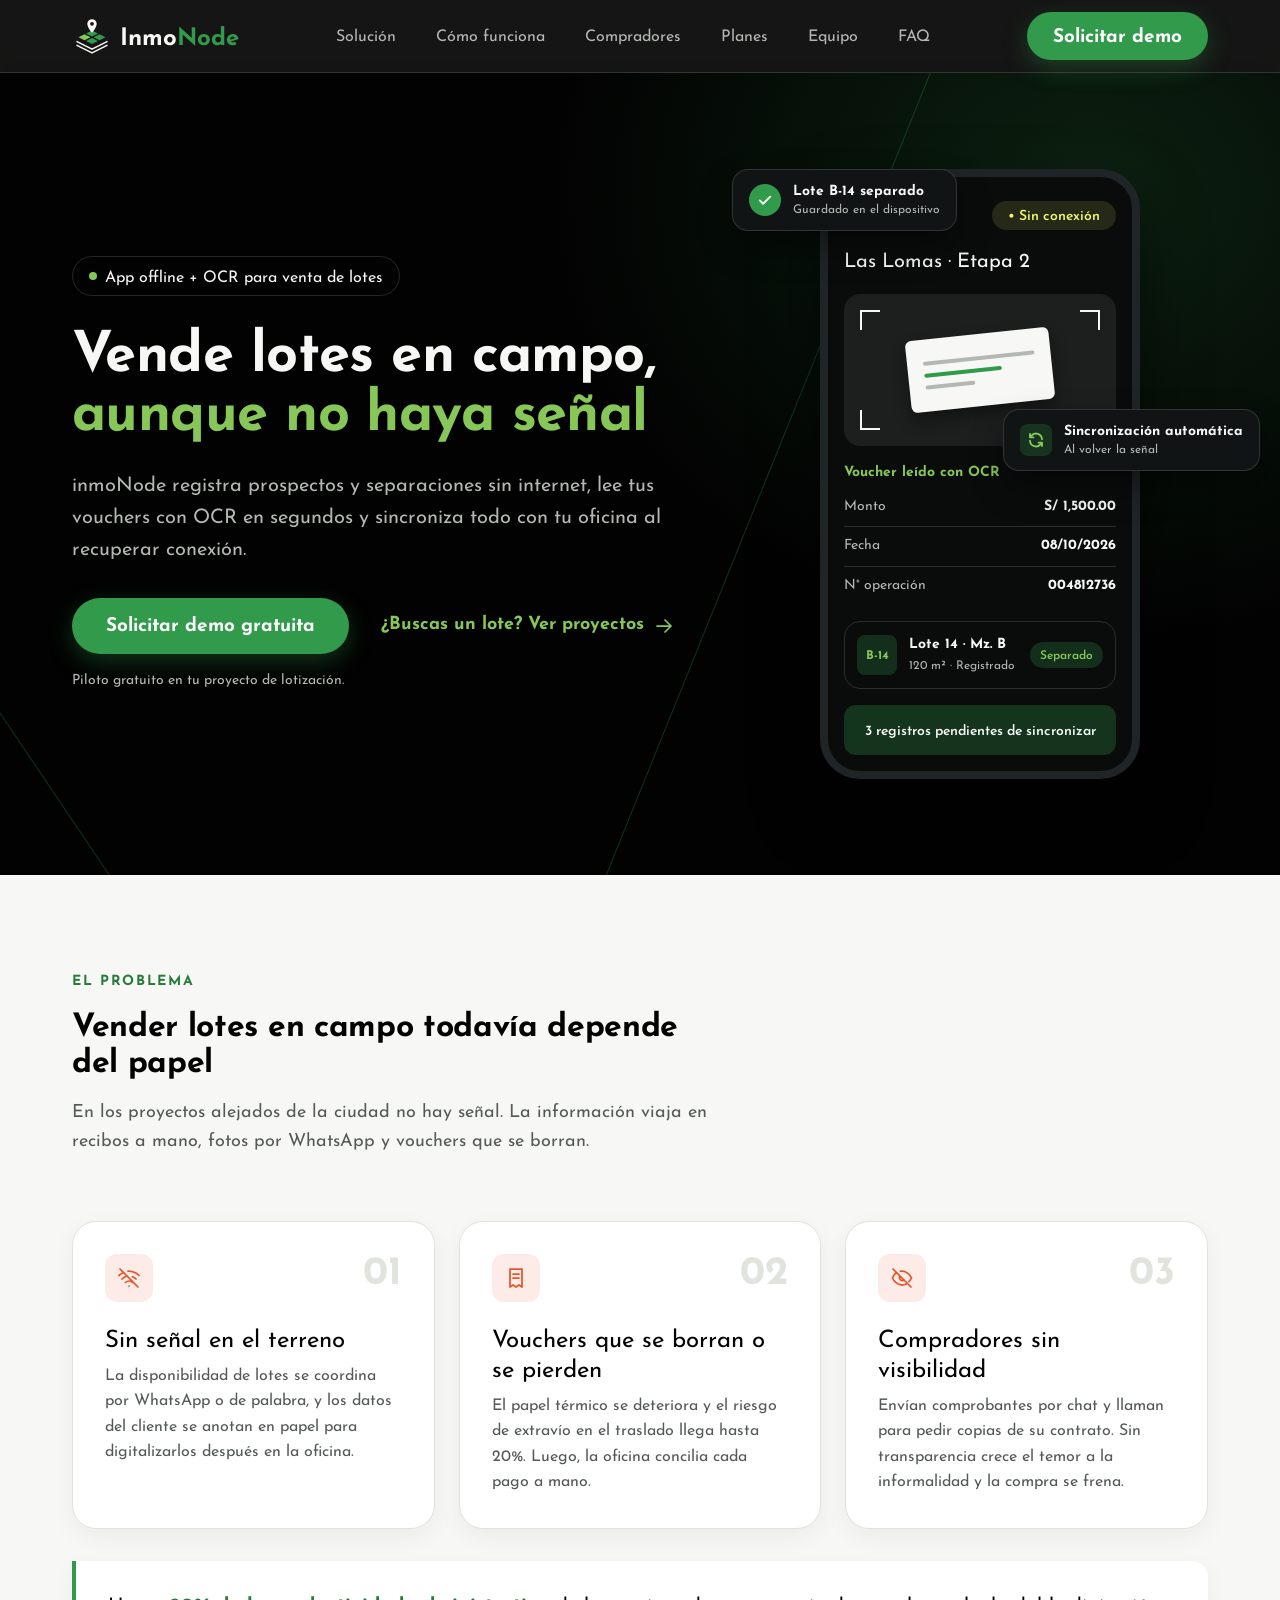
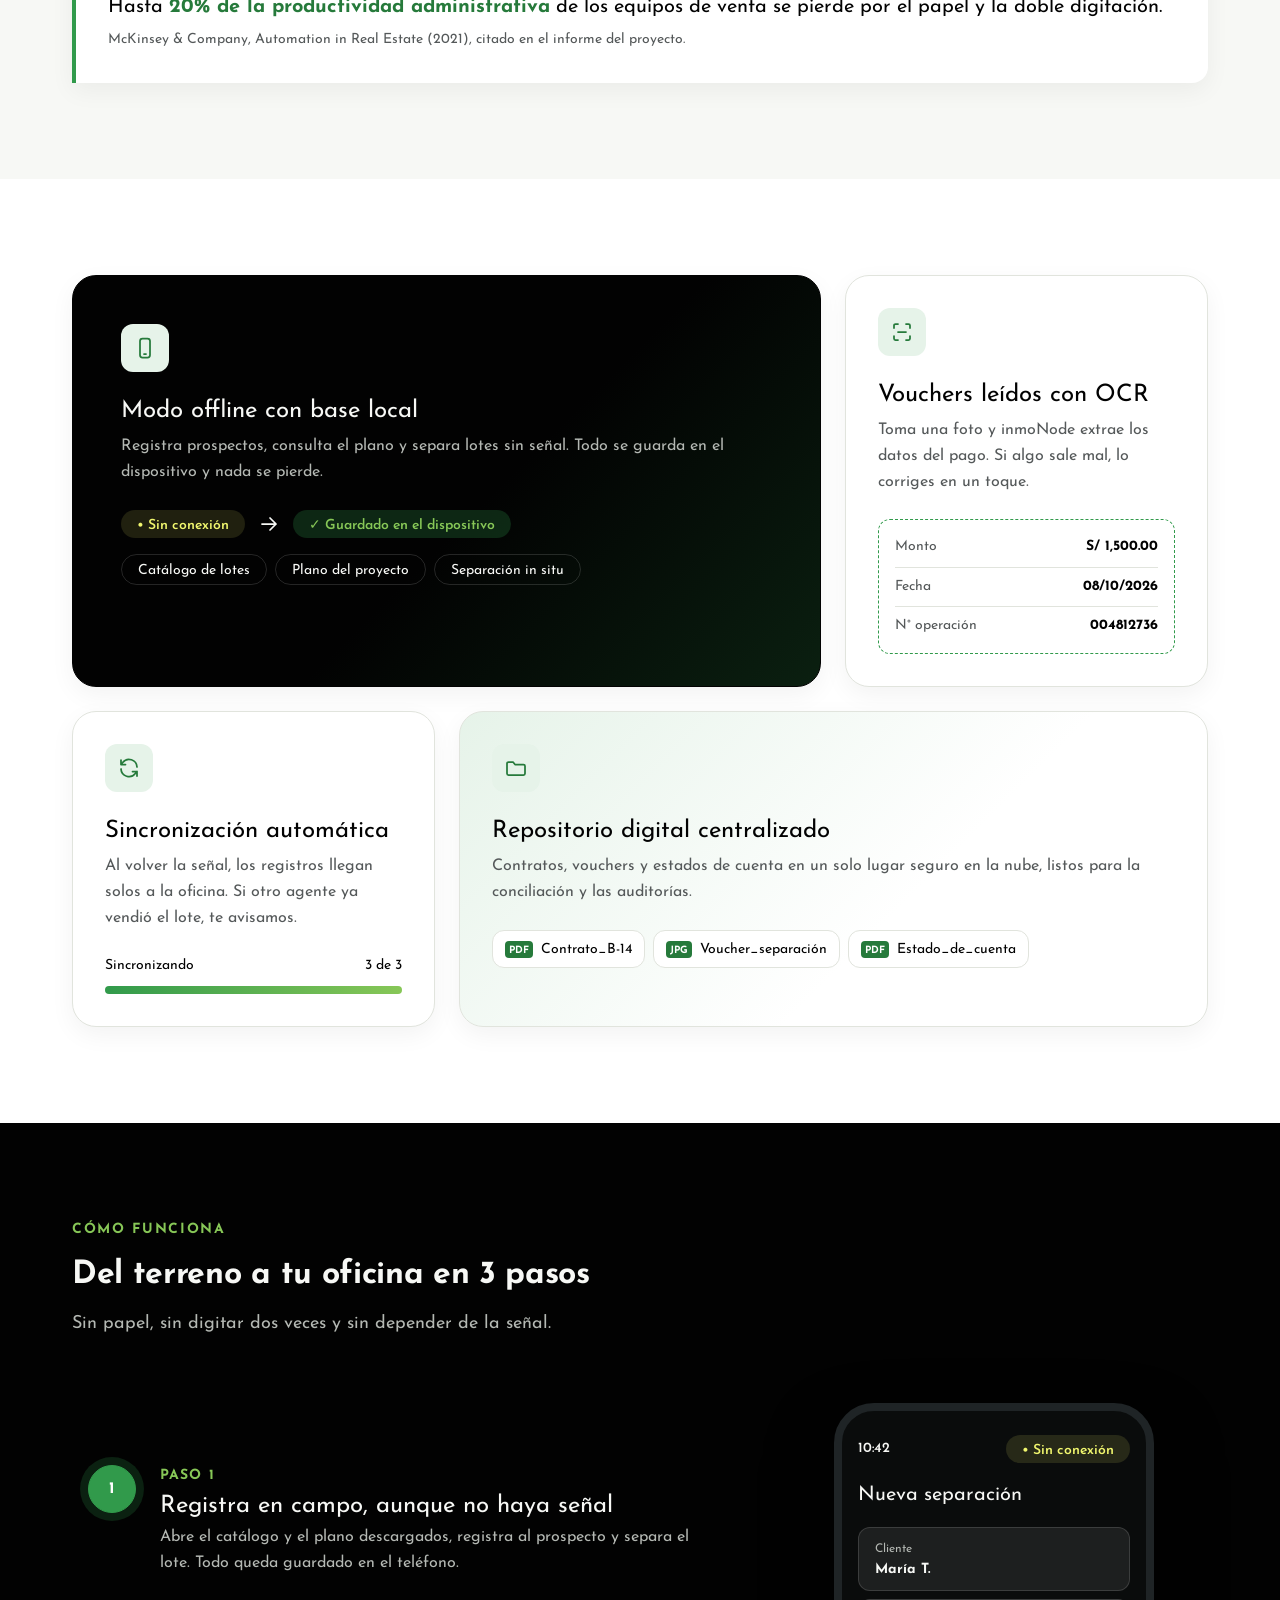
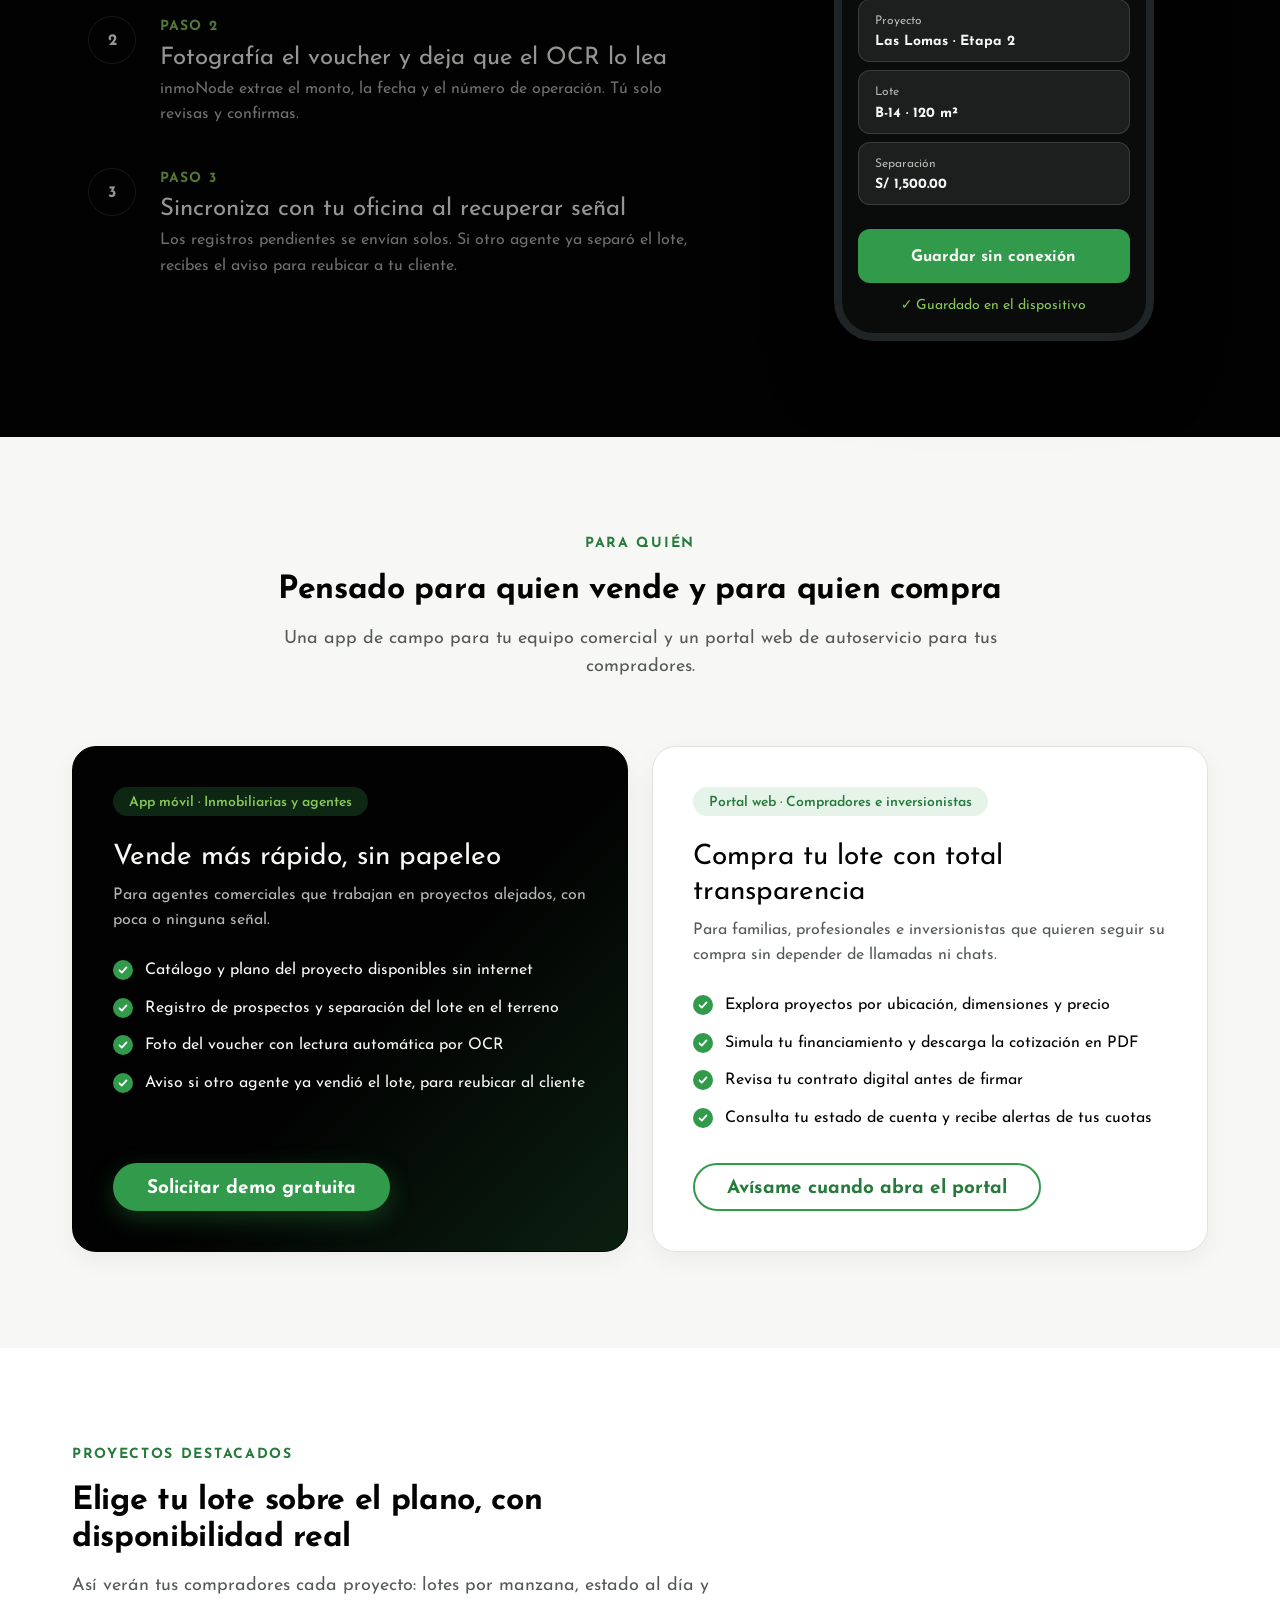
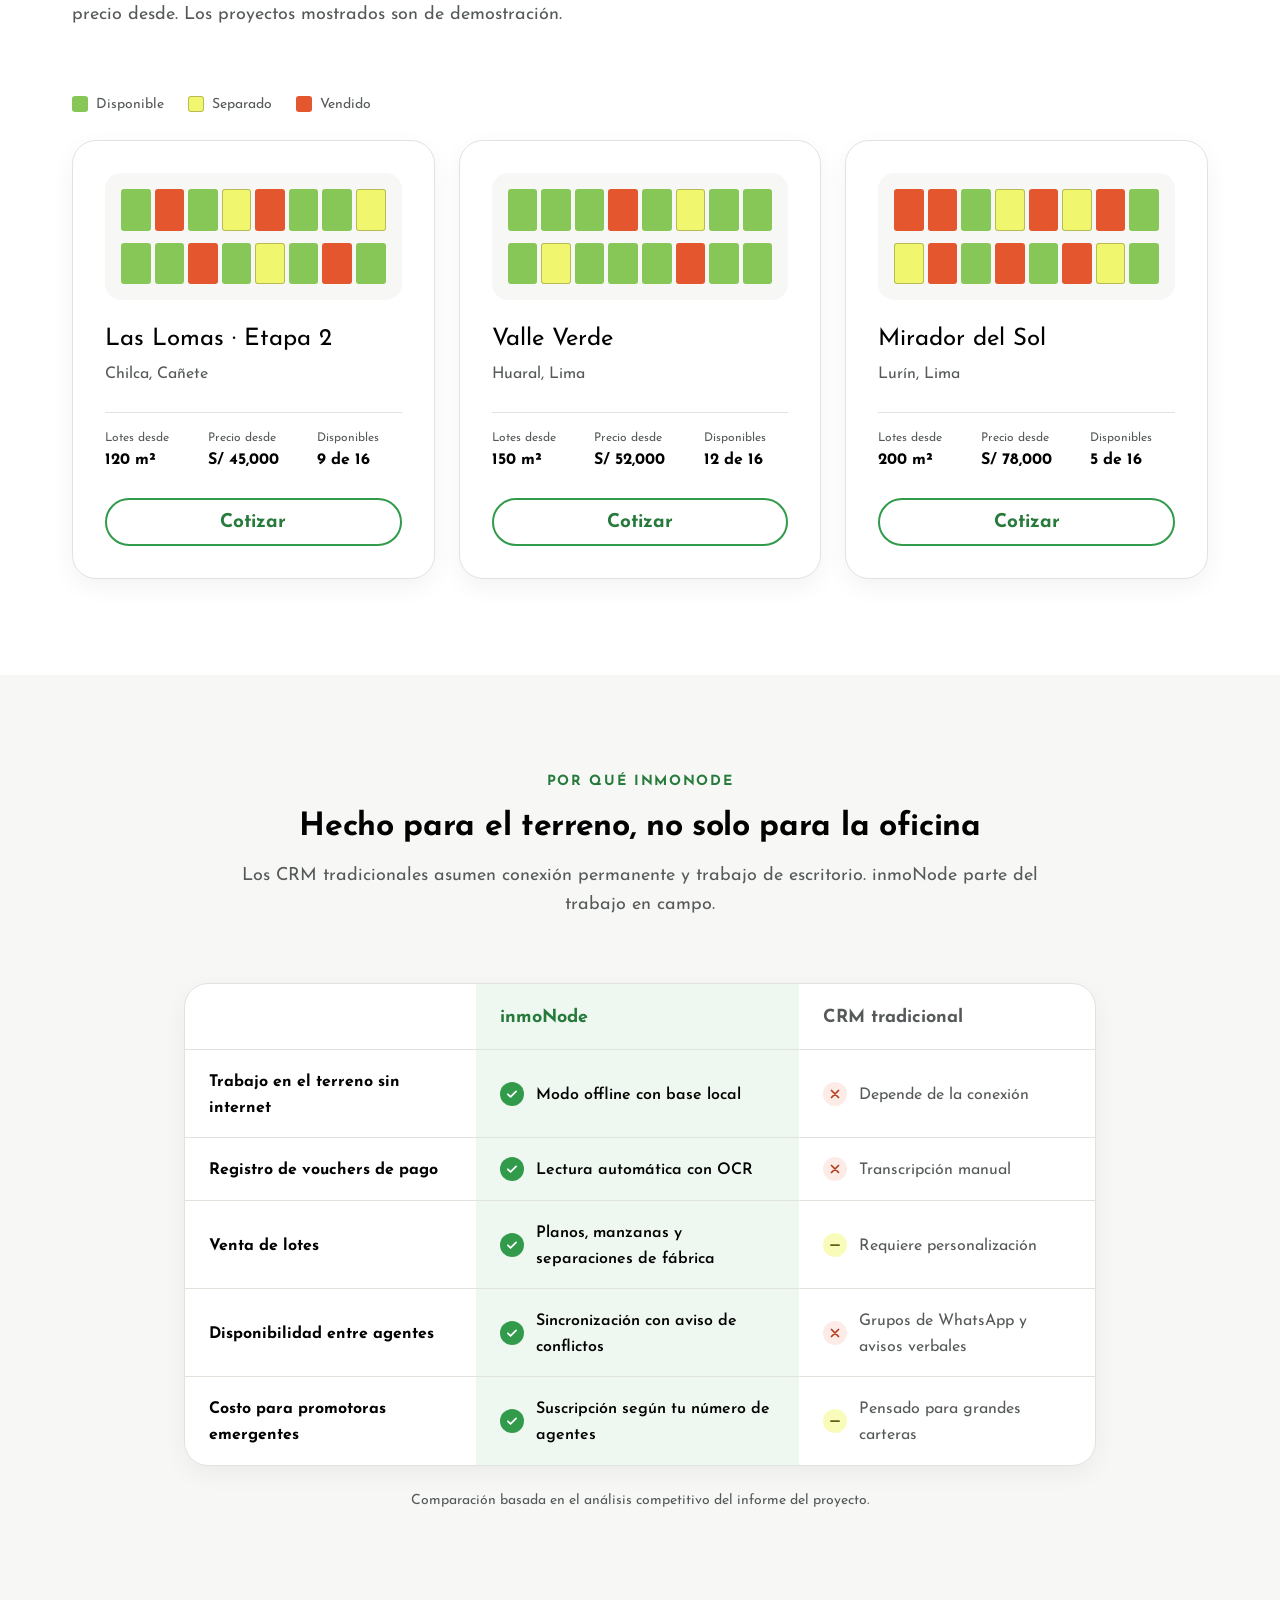
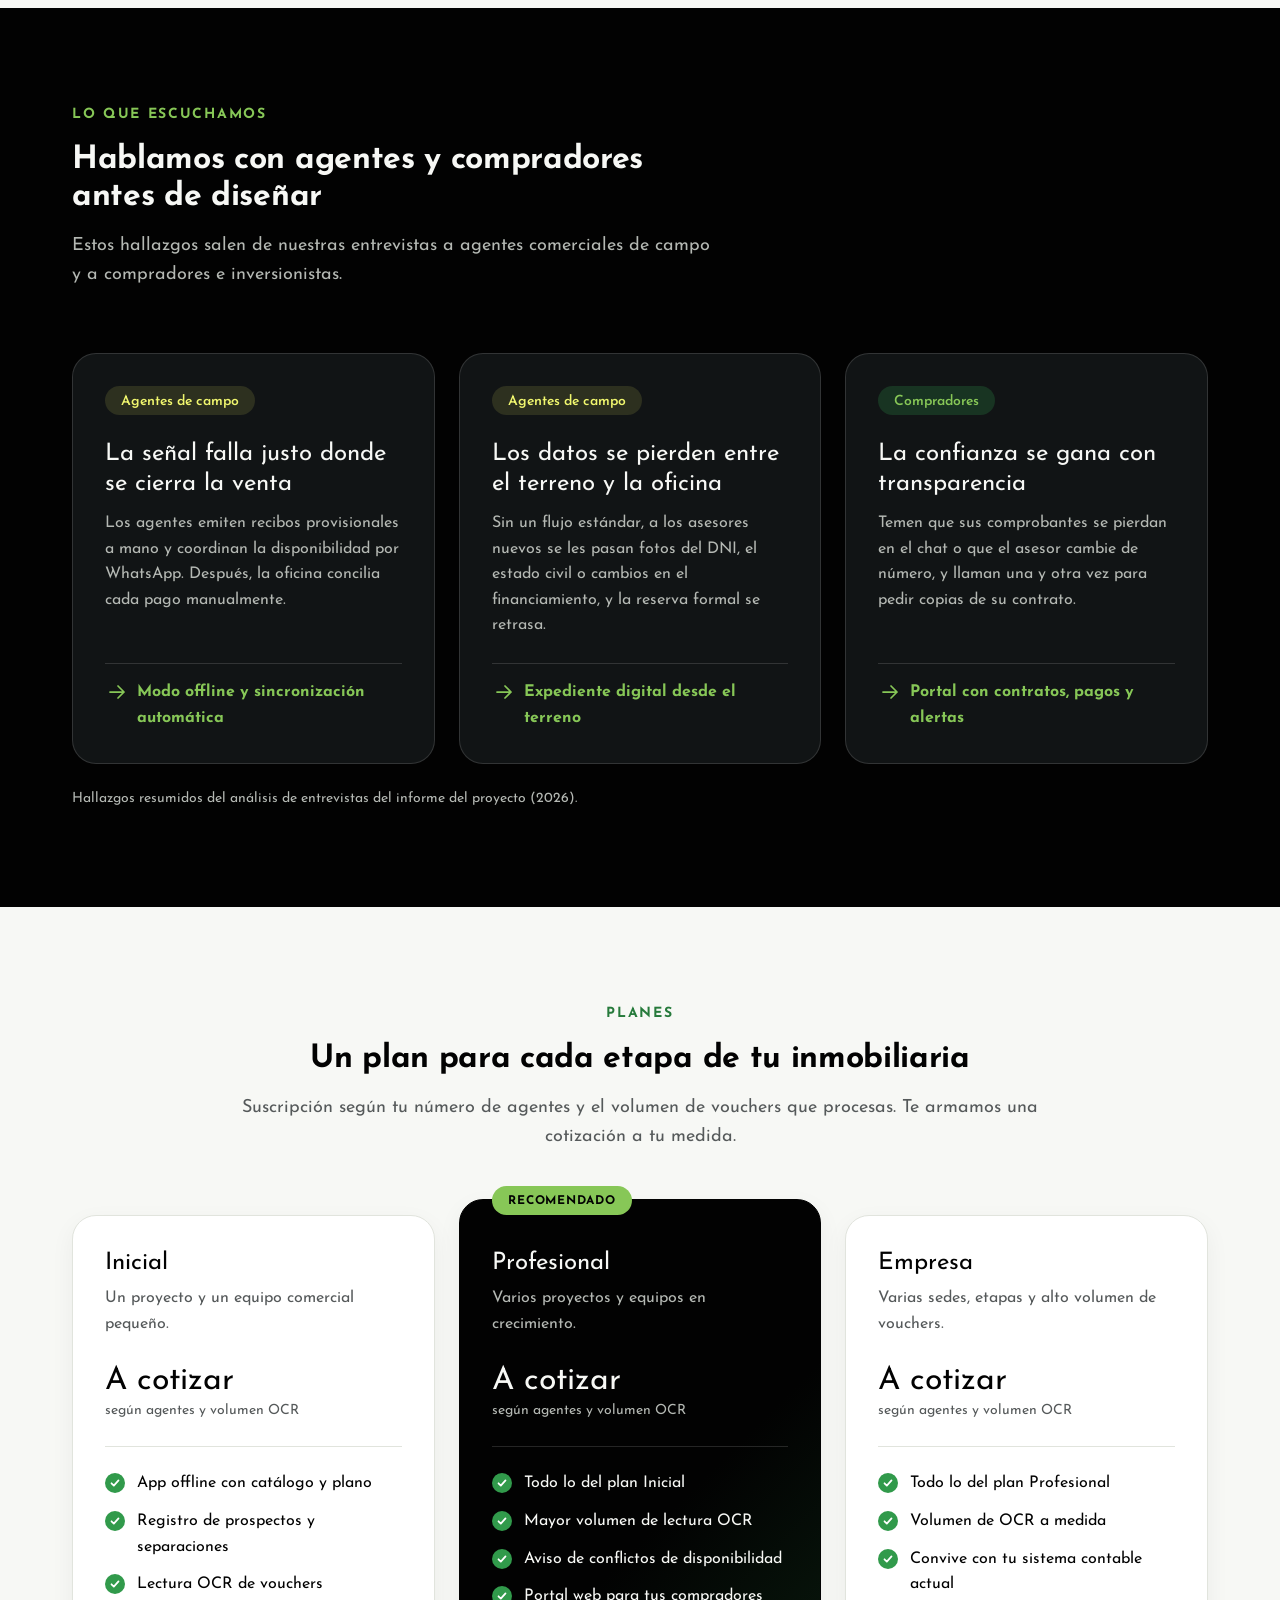
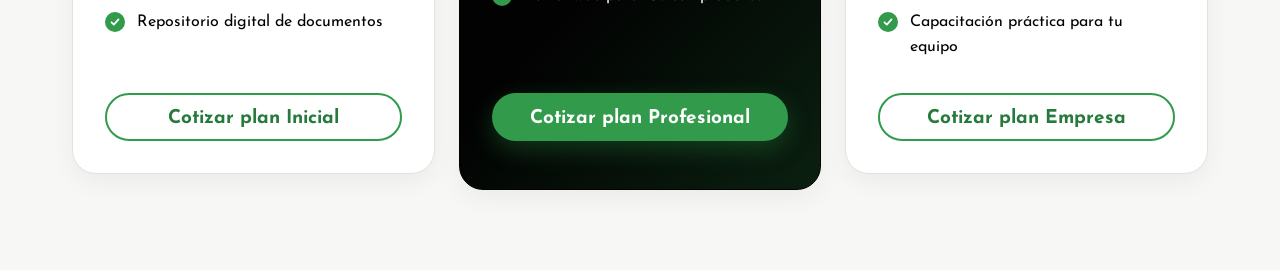
==== index.html @ af44d45b "feat(landing): add projects, comparison, research and pricing sections" ====
<!DOCTYPE html>
<html lang="es">
<head>
  <meta charset="utf-8">
  <meta name="viewport" content="width=device-width, initial-scale=1">
  <title>InmoNode: Plataforma de Gestión Inmobiliaria y Venta de Lotes</title>
  <meta name="description" content="Cotiza, simula tu financiamiento y gestiona la compra de tu lote con total transparencia. Accede a tus contratos y estado de cuenta inmobiliario 24/7.">
  <meta name="keywords" content="compra de lotes, proyectos inmobiliarios, simulación de crédito inmobiliario, terrenos, InmoNode, NovaCorp">
  <meta name="author" content="NovaCorp">
  <meta name="theme-color" content="#020202">

  <meta property="og:type" content="website">
  <meta property="og:locale" content="es_PE">
  <meta property="og:site_name" content="InmoNode">
  <meta property="og:title" content="InmoNode: vende lotes en campo, aunque no haya señal">
  <meta property="og:description" content="Registra prospectos y separaciones sin internet, lee vouchers con OCR y sincroniza todo con tu oficina al recuperar conexión.">
  <meta property="og:image" content="assets/img/og-image.png">
  <meta name="twitter:card" content="summary_large_image">

  <link rel="icon" href="assets/img/favicon.svg" type="image/svg+xml">
  <link rel="preconnect" href="https://fonts.googleapis.com">
  <link rel="preconnect" href="https://fonts.gstatic.com" crossorigin>
  <link rel="stylesheet" href="https://fonts.googleapis.com/css2?family=Josefin+Sans:wght@300;400;600;700&display=swap">
  <link rel="stylesheet" href="assets/css/tokens.css">
  <link rel="stylesheet" href="assets/css/base.css">
  <link rel="stylesheet" href="assets/css/sections.css">
</head>
<body data-app-url="">
  <svg class="visually-hidden" aria-hidden="true" focusable="false">
    <symbol id="logo-mark" viewBox="0 0 64 64">
      <path fill="#87c757" d="M20 29.2 29.6 34 20 38.8 10.4 34z"/>
      <path fill="#319a4b" d="M32 23.2 41.6 28 32 32.8 22.4 28zM44 29.2 53.6 34 44 38.8 34.4 34zM32 35.2 41.6 40 32 44.8 22.4 40z"/>
      <path fill="none" stroke="currentColor" stroke-width="2.5" stroke-linecap="round" stroke-linejoin="round" d="M8 41l24 12 24-12M8 47l24 12 24-12"/>
      <path fill="currentColor" fill-rule="evenodd" d="M32 27c0 0-7.5-8.5-7.5-14.5a7.5 7.5 0 0 1 15 0C39.5 18.5 32 27 32 27zm0-11.5a3 3 0 1 0 0-6 3 3 0 0 0 0 6z"/>
    </symbol>
    <symbol id="icon-check" viewBox="0 0 24 24"><path d="M5 12.5l4.5 4.5L19 7.5"/></symbol>
    <symbol id="icon-arrow-right" viewBox="0 0 24 24"><path d="M5 12h14M13 6l6 6-6 6"/></symbol>
    <symbol id="icon-signal-off" viewBox="0 0 24 24"><path d="M3 3l18 18M8.5 16.5a5 5 0 0 1 7 0M5 13a10 10 0 0 1 4-2.5M19 13a10 10 0 0 0-3.5-2.3M2 9.5a15 15 0 0 1 4-2.7M22 9.5a15 15 0 0 0-11-4.4M12 20h.01"/></symbol>
    <symbol id="icon-receipt" viewBox="0 0 24 24"><path d="M6 3h12v18l-3-2-3 2-3-2-3 2zM9 8h6M9 12h6"/></symbol>
    <symbol id="icon-eye-off" viewBox="0 0 24 24"><path d="M3 3l18 18M10.5 5.2A9.5 9.5 0 0 1 12 5c5 0 8.5 4.5 9.5 7a13 13 0 0 1-2.6 3.7M6.3 6.6A13 13 0 0 0 2.5 12c1 2.5 4.5 7 9.5 7a9.5 9.5 0 0 0 4.2-1M9.9 10a3 3 0 0 0 4.1 4.1"/></symbol>
    <symbol id="icon-phone" viewBox="0 0 24 24"><rect x="7" y="2.5" width="10" height="19" rx="2.5"/><path d="M11 18h2"/></symbol>
    <symbol id="icon-scan" viewBox="0 0 24 24"><path d="M4 8V5.5A1.5 1.5 0 0 1 5.5 4H8M16 4h2.5A1.5 1.5 0 0 1 20 5.5V8M20 16v2.5a1.5 1.5 0 0 1-1.5 1.5H16M8 20H5.5A1.5 1.5 0 0 1 4 18.5V16M8 12h8"/></symbol>
    <symbol id="icon-sync" viewBox="0 0 24 24"><path d="M20 11a8 8 0 0 0-14.3-4.5L4 8.5M4 4v4.5h4.5M4 13a8 8 0 0 0 14.3 4.5l1.7-2M20 20v-4.5h-4.5"/></symbol>
    <symbol id="icon-folder" viewBox="0 0 24 24"><path d="M3 7.5A1.5 1.5 0 0 1 4.5 6H9l2 2.5h8.5A1.5 1.5 0 0 1 21 10v7.5a1.5 1.5 0 0 1-1.5 1.5h-15A1.5 1.5 0 0 1 3 17.5z"/></symbol>
    <symbol id="icon-plus" viewBox="0 0 24 24"><path d="M12 5v14M5 12h14"/></symbol>
    <symbol id="icon-x" viewBox="0 0 24 24"><path d="M6 6l12 12M18 6L6 18"/></symbol>
    <symbol id="icon-minus" viewBox="0 0 24 24"><path d="M5 12h14"/></symbol>
    <symbol id="icon-menu" viewBox="0 0 24 24"><path d="M4 7h16M4 12h16M4 17h16"/></symbol>
  </svg>

  <header class="site-header">
    <div class="container site-header-inner">
      <a class="brand" href="#inicio" aria-label="InmoNode, ir al inicio">
        <svg class="brand-mark" aria-hidden="true"><use href="#logo-mark"/></svg>
        <span class="brand-name">Inmo<span>Node</span></span>
      </a>
      <nav class="site-nav" id="site-nav" aria-label="Principal">
        <ul class="site-nav-list">
          <li><a href="#solucion">Solución</a></li>
          <li><a href="#como-funciona">Cómo funciona</a></li>
          <li><a href="#compradores">Compradores</a></li>
          <li><a href="#planes">Planes</a></li>
          <li><a href="#equipo">Equipo</a></li>
          <li><a href="#faq">FAQ</a></li>
        </ul>
      </nav>
      <div class="site-header-actions">
        <a class="btn btn-primary" href="#demo" aria-label="Solicitar demo">
          <span class="label-wide">Solicitar demo</span>
          <span class="label-narrow">Demo</span>
        </a>
      </div>
    </div>
  </header>

  <main id="main">
    <section class="hero section-dark" id="inicio">
      <div class="container hero-inner">
        <div class="hero-copy">
          <p class="chip chip-outline hero-chip"><span class="status-dot"></span>App offline + OCR para venta de lotes</p>
          <h1 class="hero-title">Vende lotes en campo, <span class="text-accent">aunque no haya señal</span></h1>
          <p class="hero-lead">inmoNode registra prospectos y separaciones sin internet, lee tus vouchers con OCR en segundos y sincroniza todo con tu oficina al recuperar conexión.</p>
          <div class="hero-actions">
            <a class="btn btn-primary btn-large" href="#demo">Solicitar demo gratuita</a>
            <a class="link-arrow" href="#proyectos">¿Buscas un lote? Ver proyectos <svg class="icon" aria-hidden="true"><use href="#icon-arrow-right"/></svg></a>
          </div>
          <p class="hero-note">Piloto gratuito en tu proyecto de lotización.</p>
        </div>

        <div class="hero-visual" aria-hidden="true">
          <div class="phone">
            <div class="phone-status"><span>10:42</span><span class="chip chip-offline">• Sin conexión</span></div>
            <p class="phone-title">Las Lomas · Etapa 2</p>
            <div class="scanner"><div class="voucher"><span></span><span></span><span></span></div></div>
            <p class="phone-label">Voucher leído con OCR</p>
            <dl class="data-list">
              <div class="data-row"><dt>Monto</dt><dd>S/ 1,500.00</dd></div>
              <div class="data-row"><dt>Fecha</dt><dd>08/10/2026</dd></div>
              <div class="data-row"><dt>N° operación</dt><dd>004812736</dd></div>
            </dl>
            <div class="lot-item">
              <span class="lot-code">B-14</span>
              <span class="lot-info"><strong>Lote 14 · Mz. B</strong>120 m² · Registrado</span>
              <span class="chip chip-saved">Separado</span>
            </div>
            <p class="phone-banner">3 registros pendientes de sincronizar</p>
          </div>
          <div class="float-card float-card-saved">
            <span class="float-card-icon"><svg class="icon" aria-hidden="true"><use href="#icon-check"/></svg></span>
            <span><strong>Lote B-14 separado</strong>Guardado en el dispositivo</span>
          </div>
          <div class="float-card float-card-sync">
            <span class="float-card-icon"><svg class="icon" aria-hidden="true"><use href="#icon-sync"/></svg></span>
            <span><strong>Sincronización automática</strong>Al volver la señal</span>
          </div>
        </div>
      </div>
    </section>

    <section class="section" id="problema">
      <div class="container">
        <div class="section-heading">
          <p class="eyebrow">El problema</p>
          <h2>Vender lotes en campo todavía depende del papel</h2>
          <p class="lead">En los proyectos alejados de la ciudad no hay señal. La información viaja en recibos a mano, fotos por WhatsApp y vouchers que se borran.</p>
        </div>

        <ol class="problem-grid">
          <li class="card problem-card">
            <span class="icon-box icon-box-danger"><svg class="icon" aria-hidden="true"><use href="#icon-signal-off"/></svg></span>
            <h3>Sin señal en el terreno</h3>
            <p>La disponibilidad de lotes se coordina por WhatsApp o de palabra, y los datos del cliente se anotan en papel para digitalizarlos después en la oficina.</p>
          </li>
          <li class="card problem-card">
            <span class="icon-box icon-box-danger"><svg class="icon" aria-hidden="true"><use href="#icon-receipt"/></svg></span>
            <h3>Vouchers que se borran o se pierden</h3>
            <p>El papel térmico se deteriora y el riesgo de extravío en el traslado llega hasta 20%. Luego, la oficina concilia cada pago a mano.</p>
          </li>
          <li class="card problem-card">
            <span class="icon-box icon-box-danger"><svg class="icon" aria-hidden="true"><use href="#icon-eye-off"/></svg></span>
            <h3>Compradores sin visibilidad</h3>
            <p>Envían comprobantes por chat y llaman para pedir copias de su contrato. Sin transparencia crece el temor a la informalidad y la compra se frena.</p>
          </li>
        </ol>

        <figure class="stat-banner">
          <blockquote>Hasta <strong>20% de la productividad administrativa</strong> de los equipos de venta se pierde por el papel y la doble digitación.</blockquote>
          <figcaption>McKinsey &amp; Company, Automation in Real Estate (2021), citado en el informe del proyecto.</figcaption>
        </figure>
      </div>
    </section>

    <section class="section section-white" id="solucion">
      <div class="container">
        <h2 class="visually-hidden">La solución de inmoNode</h2>
        <div class="solution-grid">
          <article class="card card-dark solution-card solution-card-offline">
            <span class="icon-box"><svg class="icon" aria-hidden="true"><use href="#icon-phone"/></svg></span>
            <h3>Modo offline con base local</h3>
            <p>Registra prospectos, consulta el plano y separa lotes sin señal. Todo se guarda en el dispositivo y nada se pierde.</p>
            <p class="state-flow">
              <span class="chip chip-offline">• Sin conexión</span>
              <svg class="icon" aria-hidden="true"><use href="#icon-arrow-right"/></svg>
              <span class="chip chip-saved">✓ Guardado en el dispositivo</span>
            </p>
            <ul class="chip-row">
              <li class="chip chip-outline">Catálogo de lotes</li>
              <li class="chip chip-outline">Plano del proyecto</li>
              <li class="chip chip-outline">Separación in situ</li>
            </ul>
          </article>

          <article class="card solution-card solution-card-ocr">
            <span class="icon-box"><svg class="icon" aria-hidden="true"><use href="#icon-scan"/></svg></span>
            <h3>Vouchers leídos con OCR</h3>
            <p>Toma una foto y inmoNode extrae los datos del pago. Si algo sale mal, lo corriges en un toque.</p>
            <dl class="data-list ocr-result">
              <div class="data-row"><dt>Monto</dt><dd>S/ 1,500.00</dd></div>
              <div class="data-row"><dt>Fecha</dt><dd>08/10/2026</dd></div>
              <div class="data-row"><dt>N° operación</dt><dd>004812736</dd></div>
            </dl>
          </article>

          <article class="card solution-card solution-card-sync">
            <span class="icon-box"><svg class="icon" aria-hidden="true"><use href="#icon-sync"/></svg></span>
            <h3>Sincronización automática</h3>
            <p>Al volver la señal, los registros llegan solos a la oficina. Si otro agente ya vendió el lote, te avisamos.</p>
            <div class="sync-progress" aria-hidden="true">
              <p><span>Sincronizando</span><span>3 de 3</span></p>
              <span class="progress-bar"></span>
            </div>
          </article>

          <article class="card solution-card solution-card-repository">
            <span class="icon-box"><svg class="icon" aria-hidden="true"><use href="#icon-folder"/></svg></span>
            <h3>Repositorio digital centralizado</h3>
            <p>Contratos, vouchers y estados de cuenta en un solo lugar seguro en la nube, listos para la conciliación y las auditorías.</p>
            <ul class="file-row" aria-hidden="true">
              <li class="file-chip"><span>PDF</span>Contrato_B-14</li>
              <li class="file-chip"><span>JPG</span>Voucher_separación</li>
              <li class="file-chip"><span>PDF</span>Estado_de_cuenta</li>
            </ul>
          </article>
        </div>
      </div>
    </section>

    <section class="section section-dark" id="como-funciona">
      <div class="container">
        <div class="section-heading">
          <p class="eyebrow">Cómo funciona</p>
          <h2>Del terreno a tu oficina en 3 pasos</h2>
          <p class="lead">Sin papel, sin digitar dos veces y sin depender de la señal.</p>
        </div>

        <div class="steps-layout">
          <ol class="steps">
            <li class="step is-active">
              <button class="step-button" type="button" aria-controls="step-screen-1" aria-pressed="true">
                <span class="step-number">1</span>
                <span class="step-body">
                  <span class="step-label">Paso 1</span>
                  <span class="step-title">Registra en campo, aunque no haya señal</span>
                  <span class="step-text">Abre el catálogo y el plano descargados, registra al prospecto y separa el lote. Todo queda guardado en el teléfono.</span>
                </span>
              </button>
            </li>
            <li class="step">
              <button class="step-button" type="button" aria-controls="step-screen-2" aria-pressed="false">
                <span class="step-number">2</span>
                <span class="step-body">
                  <span class="step-label">Paso 2</span>
                  <span class="step-title">Fotografía el voucher y deja que el OCR lo lea</span>
                  <span class="step-text">inmoNode extrae el monto, la fecha y el número de operación. Tú solo revisas y confirmas.</span>
                </span>
              </button>
            </li>
            <li class="step">
              <button class="step-button" type="button" aria-controls="step-screen-3" aria-pressed="false">
                <span class="step-number">3</span>
                <span class="step-body">
                  <span class="step-label">Paso 3</span>
                  <span class="step-title">Sincroniza con tu oficina al recuperar señal</span>
                  <span class="step-text">Los registros pendientes se envían solos. Si otro agente ya separó el lote, recibes el aviso para reubicar a tu cliente.</span>
                </span>
              </button>
            </li>
          </ol>

          <div class="steps-visual">
            <div class="phone">
              <div class="phone-screen" id="step-screen-1">
                <div class="phone-status"><span>10:42</span><span class="chip chip-offline">• Sin conexión</span></div>
                <p class="phone-title">Nueva separación</p>
                <dl class="phone-fields">
                  <div><dt>Cliente</dt><dd>María T.</dd></div>
                  <div><dt>Proyecto</dt><dd>Las Lomas · Etapa 2</dd></div>
                  <div><dt>Lote</dt><dd>B-14 · 120 m²</dd></div>
                  <div><dt>Separación</dt><dd>S/ 1,500.00</dd></div>
                </dl>
                <p class="phone-action">Guardar sin conexión</p>
                <p class="phone-caption">✓ Guardado en el dispositivo</p>
              </div>
              <div class="phone-screen" id="step-screen-2" hidden>
                <div class="phone-status"><span>10:44</span><span class="chip chip-offline">• Sin conexión</span></div>
                <p class="phone-title">Escanear voucher</p>
                <div class="scanner"><div class="voucher"><span></span><span></span><span></span></div></div>
                <dl class="data-list">
                  <div class="data-row"><dt>Monto</dt><dd>S/ 1,500.00</dd></div>
                  <div class="data-row"><dt>Fecha</dt><dd>08/10/2026</dd></div>
                  <div class="data-row"><dt>N° operación</dt><dd>004812736</dd></div>
                </dl>
                <p class="phone-action">Confirmar datos</p>
                <p class="phone-caption">✓ Voucher leído con OCR</p>
              </div>
              <div class="phone-screen" id="step-screen-3" hidden>
                <div class="phone-status"><span>17:05</span><span class="chip chip-saved">• En línea</span></div>
                <p class="phone-title">Sincronización</p>
                <ul class="sync-queue">
                  <li><span><strong>Prospecto</strong>María T.</span><span class="chip chip-saved">Enviado</span></li>
                  <li><span><strong>Separación</strong>Lote B-14</span><span class="chip chip-saved">Enviado</span></li>
                  <li><span><strong>Voucher</strong>N° 004812736</span><span class="chip chip-saved">Enviado</span></li>
                </ul>
                <div class="sync-progress">
                  <p><span>Sincronizando</span><span>3 de 3</span></p>
                  <span class="progress-bar"></span>
                </div>
                <p class="phone-caption">✓ Tu oficina ya tiene los registros</p>
              </div>
            </div>
          </div>
        </div>
      </div>
    </section>

    <section class="section" id="compradores">
      <div class="container">
        <div class="section-heading section-heading-centered">
          <p class="eyebrow">Para quién</p>
          <h2>Pensado para quien vende y para quien compra</h2>
          <p class="lead">Una app de campo para tu equipo comercial y un portal web de autoservicio para tus compradores.</p>
        </div>

        <div class="audience-grid">
          <article class="card card-dark audience-card">
            <p class="chip chip-saved">App móvil · Inmobiliarias y agentes</p>
            <h3>Vende más rápido, sin papeleo</h3>
            <p>Para agentes comerciales que trabajan en proyectos alejados, con poca o ninguna señal.</p>
            <ul class="check-list">
              <li>Catálogo y plano del proyecto disponibles sin internet</li>
              <li>Registro de prospectos y separación del lote en el terreno</li>
              <li>Foto del voucher con lectura automática por OCR</li>
              <li>Aviso si otro agente ya vendió el lote, para reubicar al cliente</li>
            </ul>
            <a class="btn btn-primary" href="#demo">Solicitar demo gratuita</a>
          </article>

          <article class="card audience-card">
            <p class="chip chip-tint">Portal web · Compradores e inversionistas</p>
            <h3>Compra tu lote con total transparencia</h3>
            <p>Para familias, profesionales e inversionistas que quieren seguir su compra sin depender de llamadas ni chats.</p>
            <ul class="check-list">
              <li>Explora proyectos por ubicación, dimensiones y precio</li>
              <li>Simula tu financiamiento y descarga la cotización en PDF</li>
              <li>Revisa tu contrato digital antes de firmar</li>
              <li>Consulta tu estado de cuenta y recibe alertas de tus cuotas</li>
            </ul>
            <a class="btn btn-outline" href="#demo" data-app-path="/register">Avísame cuando abra el portal</a>
          </article>
        </div>
      </div>
    </section>

    <section class="section section-white" id="proyectos">
      <div class="container">
        <div class="section-heading">
          <p class="eyebrow">Proyectos destacados</p>
          <h2>Elige tu lote sobre el plano, con disponibilidad real</h2>
          <p class="lead">Así verán tus compradores cada proyecto: lotes por manzana, estado al día y precio desde. Los proyectos mostrados son de demostración.</p>
        </div>

        <ul class="lot-legend" aria-label="Estados de un lote">
          <li><span class="lot"></span>Disponible</li>
          <li><span class="lot lot-reserved"></span>Separado</li>
          <li><span class="lot lot-sold"></span>Vendido</li>
        </ul>

        <div class="project-grid">
          <article class="card project-card">
            <div class="lot-map" aria-hidden="true">
              <div class="lot-block"><span class="lot"></span><span class="lot lot-sold"></span><span class="lot"></span><span class="lot lot-reserved"></span><span class="lot lot-sold"></span><span class="lot"></span><span class="lot"></span><span class="lot lot-reserved"></span></div>
              <div class="lot-block"><span class="lot"></span><span class="lot"></span><span class="lot lot-sold"></span><span class="lot"></span><span class="lot lot-reserved"></span><span class="lot"></span><span class="lot lot-sold"></span><span class="lot"></span></div>
            </div>
            <h3><a href="#demo" data-app-path="/projects">Las Lomas · Etapa 2</a></h3>
            <p>Chilca, Cañete</p>
            <dl class="project-facts">
              <div><dt>Lotes desde</dt><dd>120 m²</dd></div>
              <div><dt>Precio desde</dt><dd>S/ 45,000</dd></div>
              <div><dt>Disponibles</dt><dd>9 de 16</dd></div>
            </dl>
            <a class="btn btn-outline btn-block" href="#demo" data-app-path="/projects" aria-label="Cotizar un lote en Las Lomas, Etapa 2">Cotizar</a>
          </article>

          <article class="card project-card">
            <div class="lot-map" aria-hidden="true">
              <div class="lot-block"><span class="lot"></span><span class="lot"></span><span class="lot"></span><span class="lot lot-sold"></span><span class="lot"></span><span class="lot lot-reserved"></span><span class="lot"></span><span class="lot"></span></div>
              <div class="lot-block"><span class="lot"></span><span class="lot lot-reserved"></span><span class="lot"></span><span class="lot"></span><span class="lot"></span><span class="lot lot-sold"></span><span class="lot"></span><span class="lot"></span></div>
            </div>
            <h3><a href="#demo" data-app-path="/projects">Valle Verde</a></h3>
            <p>Huaral, Lima</p>
            <dl class="project-facts">
              <div><dt>Lotes desde</dt><dd>150 m²</dd></div>
              <div><dt>Precio desde</dt><dd>S/ 52,000</dd></div>
              <div><dt>Disponibles</dt><dd>12 de 16</dd></div>
            </dl>
            <a class="btn btn-outline btn-block" href="#demo" data-app-path="/projects" aria-label="Cotizar un lote en Valle Verde">Cotizar</a>
          </article>

          <article class="card project-card">
            <div class="lot-map" aria-hidden="true">
              <div class="lot-block"><span class="lot lot-sold"></span><span class="lot lot-sold"></span><span class="lot"></span><span class="lot lot-reserved"></span><span class="lot lot-sold"></span><span class="lot lot-reserved"></span><span class="lot lot-sold"></span><span class="lot"></span></div>
              <div class="lot-block"><span class="lot lot-reserved"></span><span class="lot lot-sold"></span><span class="lot"></span><span class="lot lot-sold"></span><span class="lot"></span><span class="lot lot-sold"></span><span class="lot lot-reserved"></span><span class="lot"></span></div>
            </div>
            <h3><a href="#demo" data-app-path="/projects">Mirador del Sol</a></h3>
            <p>Lurín, Lima</p>
            <dl class="project-facts">
              <div><dt>Lotes desde</dt><dd>200 m²</dd></div>
              <div><dt>Precio desde</dt><dd>S/ 78,000</dd></div>
              <div><dt>Disponibles</dt><dd>5 de 16</dd></div>
            </dl>
            <a class="btn btn-outline btn-block" href="#demo" data-app-path="/projects" aria-label="Cotizar un lote en Mirador del Sol">Cotizar</a>
          </article>
        </div>
      </div>
    </section>

    <section class="section" id="por-que">
      <div class="container">
        <div class="section-heading section-heading-centered">
          <p class="eyebrow">Por qué inmoNode</p>
          <h2>Hecho para el terreno, no solo para la oficina</h2>
          <p class="lead">Los CRM tradicionales asumen conexión permanente y trabajo de escritorio. inmoNode parte del trabajo en campo.</p>
        </div>

        <div class="comparison">
          <table class="comparison-table">
            <thead>
              <tr>
                <td></td>
                <th scope="col" class="comparison-own">inmoNode</th>
                <th scope="col">CRM tradicional</th>
              </tr>
            </thead>
            <tbody>
              <tr>
                <th scope="row">Trabajo en el terreno sin internet</th>
                <td class="comparison-own" data-label="inmoNode"><span class="mark mark-yes"><svg class="icon" aria-hidden="true"><use href="#icon-check"/></svg></span>Modo offline con base local</td>
                <td data-label="CRM tradicional"><span class="mark mark-no"><svg class="icon" aria-hidden="true"><use href="#icon-x"/></svg></span>Depende de la conexión</td>
              </tr>
              <tr>
                <th scope="row">Registro de vouchers de pago</th>
                <td class="comparison-own" data-label="inmoNode"><span class="mark mark-yes"><svg class="icon" aria-hidden="true"><use href="#icon-check"/></svg></span>Lectura automática con OCR</td>
                <td data-label="CRM tradicional"><span class="mark mark-no"><svg class="icon" aria-hidden="true"><use href="#icon-x"/></svg></span>Transcripción manual</td>
              </tr>
              <tr>
                <th scope="row">Venta de lotes</th>
                <td class="comparison-own" data-label="inmoNode"><span class="mark mark-yes"><svg class="icon" aria-hidden="true"><use href="#icon-check"/></svg></span>Planos, manzanas y separaciones de fábrica</td>
                <td data-label="CRM tradicional"><span class="mark mark-partial"><svg class="icon" aria-hidden="true"><use href="#icon-minus"/></svg></span>Requiere personalización</td>
              </tr>
              <tr>
                <th scope="row">Disponibilidad entre agentes</th>
                <td class="comparison-own" data-label="inmoNode"><span class="mark mark-yes"><svg class="icon" aria-hidden="true"><use href="#icon-check"/></svg></span>Sincronización con aviso de conflictos</td>
                <td data-label="CRM tradicional"><span class="mark mark-no"><svg class="icon" aria-hidden="true"><use href="#icon-x"/></svg></span>Grupos de WhatsApp y avisos verbales</td>
              </tr>
              <tr>
                <th scope="row">Costo para promotoras emergentes</th>
                <td class="comparison-own" data-label="inmoNode"><span class="mark mark-yes"><svg class="icon" aria-hidden="true"><use href="#icon-check"/></svg></span>Suscripción según tu número de agentes</td>
                <td data-label="CRM tradicional"><span class="mark mark-partial"><svg class="icon" aria-hidden="true"><use href="#icon-minus"/></svg></span>Pensado para grandes carteras</td>
              </tr>
            </tbody>
          </table>
        </div>
        <p class="footnote comparison-note">Comparación basada en el análisis competitivo del informe del proyecto.</p>
      </div>
    </section>

    <section class="section section-dark" id="hallazgos">
      <div class="container">
        <div class="section-heading">
          <p class="eyebrow">Lo que escuchamos</p>
          <h2>Hablamos con agentes y compradores antes de diseñar</h2>
          <p class="lead">Estos hallazgos salen de nuestras entrevistas a agentes comerciales de campo y a compradores e inversionistas.</p>
        </div>

        <div class="finding-grid">
          <article class="finding-card">
            <p class="chip chip-offline">Agentes de campo</p>
            <h3>La señal falla justo donde se cierra la venta</h3>
            <p>Los agentes emiten recibos provisionales a mano y coordinan la disponibilidad por WhatsApp. Después, la oficina concilia cada pago manualmente.</p>
            <p class="finding-answer"><svg class="icon" aria-hidden="true"><use href="#icon-arrow-right"/></svg>Modo offline y sincronización automática</p>
          </article>
          <article class="finding-card">
            <p class="chip chip-offline">Agentes de campo</p>
            <h3>Los datos se pierden entre el terreno y la oficina</h3>
            <p>Sin un flujo estándar, a los asesores nuevos se les pasan fotos del DNI, el estado civil o cambios en el financiamiento, y la reserva formal se retrasa.</p>
            <p class="finding-answer"><svg class="icon" aria-hidden="true"><use href="#icon-arrow-right"/></svg>Expediente digital desde el terreno</p>
          </article>
          <article class="finding-card">
            <p class="chip chip-saved">Compradores</p>
            <h3>La confianza se gana con transparencia</h3>
            <p>Temen que sus comprobantes se pierdan en el chat o que el asesor cambie de número, y llaman una y otra vez para pedir copias de su contrato.</p>
            <p class="finding-answer"><svg class="icon" aria-hidden="true"><use href="#icon-arrow-right"/></svg>Portal con contratos, pagos y alertas</p>
          </article>
        </div>
        <p class="footnote">Hallazgos resumidos del análisis de entrevistas del informe del proyecto (2026).</p>
      </div>
    </section>

    <section class="section" id="planes">
      <div class="container">
        <div class="section-heading section-heading-centered">
          <p class="eyebrow">Planes</p>
          <h2>Un plan para cada etapa de tu inmobiliaria</h2>
          <p class="lead">Suscripción según tu número de agentes y el volumen de vouchers que procesas. Te armamos una cotización a tu medida.</p>
        </div>

        <div class="pricing-grid">
          <article class="card plan-card">
            <h3>Inicial</h3>
            <p>Un proyecto y un equipo comercial pequeño.</p>
            <p class="plan-price"><strong>A cotizar</strong>según agentes y volumen OCR</p>
            <ul class="check-list">
              <li>App offline con catálogo y plano</li>
              <li>Registro de prospectos y separaciones</li>
              <li>Lectura OCR de vouchers</li>
              <li>Repositorio digital de documentos</li>
            </ul>
            <a class="btn btn-outline btn-block" href="#demo" data-plan="Inicial">Cotizar plan Inicial</a>
          </article>

          <article class="card card-dark plan-card plan-card-featured">
            <p class="plan-badge">Recomendado</p>
            <h3>Profesional</h3>
            <p>Varios proyectos y equipos en crecimiento.</p>
            <p class="plan-price"><strong>A cotizar</strong>según agentes y volumen OCR</p>
            <ul class="check-list">
              <li>Todo lo del plan Inicial</li>
              <li>Mayor volumen de lectura OCR</li>
              <li>Aviso de conflictos de disponibilidad</li>
              <li>Portal web para tus compradores</li>
            </ul>
            <a class="btn btn-primary btn-block" href="#demo" data-plan="Profesional">Cotizar plan Profesional</a>
          </article>

          <article class="card plan-card">
            <h3>Empresa</h3>
            <p>Varias sedes, etapas y alto volumen de vouchers.</p>
            <p class="plan-price"><strong>A cotizar</strong>según agentes y volumen OCR</p>
            <ul class="check-list">
              <li>Todo lo del plan Profesional</li>
              <li>Volumen de OCR a medida</li>
              <li>Convive con tu sistema contable actual</li>
              <li>Capacitación práctica para tu equipo</li>
            </ul>
            <a class="btn btn-outline btn-block" href="#demo" data-plan="Empresa">Cotizar plan Empresa</a>
          </article>
        </div>
      </div>
    </section>
  </main>

</body>
</html>
---- assets/css/tokens.css ----
:root {
  /* Brand palette */
  --color-primary: #319a4b;
  --color-accent: #87c757;
  --color-ink: #020202;
  --color-surface: #f7f8f5;
  --color-warning: #f0f66e;
  --color-danger: #e4572e;

  /* Derived tones */
  --color-white: #fff;
  --color-primary-dark: #267a3b;
  --color-primary-tint: #e6f3e9;
  --color-danger-dark: #b53d1c;
  --color-danger-tint: #fcebe6;
  --color-ink-raised: #111415;
  --color-text-muted: #55595a;
  --color-text-on-dark: #f7f8f5;
  --color-text-on-dark-muted: #b4b8b3;
  --color-border: #e1e4dd;
  --color-border-on-dark: rgb(247 248 245 / 14%);

  /* Typography */
  --font-family: "Josefin Sans", "Segoe UI", system-ui, sans-serif;
  --font-size-display: clamp(2.5rem, 5vw, 3.5rem);
  --font-size-h1: 2.5rem;
  --font-size-h2: 2rem;
  --font-size-h3: 1.5rem;
  --font-size-lead: 1.125rem;
  --font-size-body: 1rem;
  --font-size-small: 0.875rem;

  /* Spacing, 8 px base unit */
  --space-1: 8px;
  --space-2: 16px;
  --space-3: 24px;
  --space-4: 32px;
  --space-6: 48px;
  --space-8: 64px;
  --space-12: 96px;

  /* Shape and elevation */
  --radius-small: 8px;
  --radius-medium: 16px;
  --radius-large: 24px;
  --radius-pill: 999px;
  --shadow-card: 0 8px 24px rgb(2 2 2 / 5%);
  --shadow-button: 0 8px 24px rgb(49 154 75 / 32%);

  --header-height: 72px;
}
---- assets/css/base.css ----
*,
*::before,
*::after {
  box-sizing: border-box;
}

html {
  scroll-behavior: smooth;
  scroll-padding-top: var(--header-height);
  -webkit-text-size-adjust: 100%;
}

body {
  margin: 0;
  font-family: var(--font-family);
  font-size: var(--font-size-body);
  line-height: 1.6;
  color: var(--color-ink);
  background: var(--color-surface);
  -webkit-font-smoothing: antialiased;
}

h1,
h2,
h3,
p,
ul,
ol,
dl,
dd,
figure {
  margin: 0;
}

ul,
ol {
  padding: 0;
  list-style: none;
}

img,
svg {
  display: block;
  max-width: 100%;
}

a {
  color: inherit;
}

button,
input {
  font: inherit;
  color: inherit;
}

h1,
h2 {
  font-weight: 700;
  line-height: 1.15;
  letter-spacing: -0.01em;
}

h1 {
  font-size: var(--font-size-h1);
}

h2 {
  font-size: var(--font-size-h2);
}

h3 {
  font-size: var(--font-size-h3);
  font-weight: 400;
  line-height: 1.25;
}

.visually-hidden {
  position: absolute;
  width: 1px;
  height: 1px;
  overflow: hidden;
  clip-path: inset(50%);
  white-space: nowrap;
}

/* Layout */

.container {
  width: min(100% - 48px, 1136px);
  margin-inline: auto;
}

.section {
  padding-block: var(--space-8);
}

.section-white {
  background: var(--color-white);
}

.section-dark {
  color: var(--color-text-on-dark);
  background: var(--color-ink);
}

.section-heading {
  max-width: 640px;
  margin-bottom: var(--space-6);
}

.section-heading-centered {
  max-width: 800px;
  margin-inline: auto;
  text-align: center;
}

.eyebrow {
  margin-bottom: var(--space-2);
  font-size: var(--font-size-small);
  font-weight: 700;
  letter-spacing: 0.12em;
  text-transform: uppercase;
  color: var(--color-primary-dark);
}

.section-dark .eyebrow {
  color: var(--color-accent);
}

.lead {
  margin-top: var(--space-2);
  font-size: var(--font-size-lead);
  color: var(--color-text-muted);
}

.section-dark .lead {
  color: var(--color-text-on-dark-muted);
}

.footnote {
  margin-top: var(--space-3);
  font-size: var(--font-size-small);
  color: var(--color-text-muted);
}

.section-dark .footnote {
  color: var(--color-text-on-dark-muted);
}

/* Icons */

.icon {
  flex: none;
  width: 24px;
  height: 24px;
  fill: none;
  stroke: currentcolor;
  stroke-width: 1.75;
  stroke-linecap: round;
  stroke-linejoin: round;
}

.icon-box {
  display: grid;
  width: 48px;
  height: 48px;
  place-items: center;
  color: var(--color-primary-dark);
  background: var(--color-primary-tint);
  border-radius: 12px;
}

.icon-box-danger {
  color: var(--color-danger);
  background: var(--color-danger-tint);
}

/* Buttons and links */

.btn {
  display: inline-flex;
  align-items: center;
  justify-content: center;
  min-height: 48px;
  padding: 4px var(--space-3) 0;
  font-size: 1.1875rem;
  font-weight: 700;
  line-height: 1.2;
  text-align: center;
  text-decoration: none;
  cursor: pointer;
  border: 2px solid transparent;
  border-radius: var(--radius-pill);
  transition: background-color 0.2s, color 0.2s, box-shadow 0.2s;
}

.btn-primary {
  color: var(--color-white);
  background: var(--color-primary);
  box-shadow: var(--shadow-button);
}

.btn-primary:hover {
  background: var(--color-primary-dark);
}

.btn-outline {
  color: var(--color-primary-dark);
  background: transparent;
  border-color: var(--color-primary);
}

.btn-outline:hover {
  background: var(--color-primary-tint);
}

.btn-large {
  min-height: 56px;
}

.btn-block {
  width: 100%;
  padding-inline: var(--space-2);
}

.link-arrow {
  display: inline-flex;
  gap: var(--space-1);
  align-items: center;
  min-height: 48px;
  font-size: var(--font-size-lead);
  font-weight: 700;
  color: var(--color-primary-dark);
  text-decoration: none;
}

.link-arrow:hover {
  text-decoration: underline;
}

.section-dark .link-arrow {
  color: var(--color-accent);
}

/* Chips and badges */

.chip {
  display: inline-flex;
  gap: var(--space-1);
  align-items: center;
  padding: 6px var(--space-2) 3px;
  font-size: var(--font-size-small);
  font-weight: 600;
  line-height: 1.4;
  border-radius: var(--radius-pill);
}

.chip-offline {
  color: var(--color-warning);
  background: rgb(240 246 110 / 12%);
}

.chip-saved {
  color: var(--color-accent);
  background: rgb(49 154 75 / 24%);
}

.chip-outline {
  font-weight: 400;
  color: var(--color-text-on-dark);
  border: 1px solid var(--color-border-on-dark);
}

.chip-tint {
  color: var(--color-primary-dark);
  background: var(--color-primary-tint);
}

/* Cards */

.card {
  padding: var(--space-4);
  background: var(--color-white);
  border: 1px solid var(--color-border);
  border-radius: var(--radius-large);
  box-shadow: var(--shadow-card);
}

.card-dark {
  color: var(--color-text-on-dark);
  background: linear-gradient(135deg, var(--color-ink) 55%, #123a1d 140%);
  border-color: var(--color-ink);
}

.card h3 + p {
  margin-top: var(--space-1);
  color: var(--color-text-muted);
}

.card-dark h3 + p {
  color: var(--color-text-on-dark-muted);
}

.check-list {
  display: grid;
  gap: 12px;
}

.check-list li {
  display: flex;
  gap: 12px;
  align-items: flex-start;
}

.check-list li::before {
  flex: none;
  width: 20px;
  height: 20px;
  margin-top: 2px;
  content: "";
  background: var(--color-primary) url("data:image/svg+xml,%3Csvg xmlns='http://www.w3.org/2000/svg' viewBox='0 0 24 24' fill='none' stroke='%23fff' stroke-width='3' stroke-linecap='round' stroke-linejoin='round'%3E%3Cpath d='M6 12.5l4 4 8-9'/%3E%3C/svg%3E") center / 14px no-repeat;
  border-radius: 50%;
}

/* Data rows shared by the phone mock-ups and the OCR card */

.data-list {
  font-size: var(--font-size-small);
}

.data-row {
  display: flex;
  gap: var(--space-2);
  justify-content: space-between;
  padding-block: var(--space-1);
  border-bottom: 1px solid var(--color-border);
}

.data-row:last-child {
  border-bottom: 0;
}

.data-row dt {
  color: var(--color-text-muted);
}

.data-row dd {
  font-weight: 700;
}

@media (min-width: 600px) {
  .btn {
    padding-inline: var(--space-4);
  }
}

@media (min-width: 960px) {
  .section {
    padding-block: var(--space-12);
  }

  .section-heading {
    margin-bottom: var(--space-8);
  }
}
---- assets/css/sections.css ----
/* Header */

.site-header {
  position: sticky;
  top: 0;
  z-index: 20;
  color: var(--color-text-on-dark);
  background: rgb(2 2 2 / 92%);
  border-bottom: 1px solid var(--color-border-on-dark);
  backdrop-filter: blur(12px);
}

.site-header-inner {
  display: flex;
  gap: var(--space-2);
  align-items: center;
  justify-content: space-between;
  min-height: var(--header-height);
}

.brand {
  display: inline-flex;
  gap: var(--space-1);
  align-items: center;
  font-size: 1.5rem;
  font-weight: 700;
  line-height: 1;
  color: var(--color-text-on-dark);
  text-decoration: none;
}

.brand-mark {
  flex: none;
  width: 40px;
  height: 40px;
}

.brand-name {
  padding-top: 6px;
}

.brand-name span {
  color: var(--color-primary);
}

.site-nav {
  display: none;
}

.site-nav a {
  display: flex;
  align-items: center;
  min-height: 48px;
  padding-top: 4px;
  color: var(--color-text-on-dark-muted);
  text-decoration: none;
}

.site-nav a:hover {
  color: var(--color-white);
}

.site-header-actions {
  display: flex;
  gap: var(--space-1);
  align-items: center;
}

.site-header .btn {
  padding-inline: 20px;
  white-space: nowrap;
}

.label-narrow {
  display: none;
}

@media (max-width: 479px) {
  .brand {
    font-size: 1.25rem;
  }

  .brand-mark {
    width: 32px;
    height: 32px;
  }

  .label-wide {
    display: none;
  }

  .label-narrow {
    display: inline;
  }
}

@media (min-width: 960px) {
  .site-nav {
    display: block;
  }

  .site-nav-list {
    display: flex;
    gap: 40px;
  }

  .site-header .btn {
    padding-inline: var(--space-3);
  }
}

/* Hero */

.hero {
  position: relative;
  padding-block: var(--space-8);
  overflow: hidden;
  background:
    radial-gradient(60% 80% at 85% 15%, rgb(49 154 75 / 20%), transparent 70%),
    var(--color-ink);
}

.hero::before {
  position: absolute;
  inset: 0;
  pointer-events: none;
  content: "";
  background:
    linear-gradient(112deg, transparent calc(58% - 1px), rgb(49 154 75 / 30%) 58%, transparent calc(58% + 1px)),
    linear-gradient(56deg, transparent calc(6% - 1px), rgb(49 154 75 / 30%) 6%, transparent calc(6% + 1px));
}

.hero-inner {
  position: relative;
  display: grid;
  gap: var(--space-8);
  align-items: center;
}

.hero-chip {
  padding-block: 10px 6px;
  margin-bottom: var(--space-4);
  font-size: var(--font-size-body);
}

.status-dot {
  width: 8px;
  height: 8px;
  margin-bottom: 4px;
  background: var(--color-accent);
  border-radius: 50%;
}

.hero-title {
  font-size: var(--font-size-display);
  line-height: 1.05;
}

.text-accent {
  color: var(--color-accent);
}

.hero-lead {
  max-width: 32em;
  margin-top: var(--space-3);
  font-size: 1.25rem;
  color: var(--color-text-on-dark-muted);
}

.hero-actions {
  display: flex;
  flex-wrap: wrap;
  gap: var(--space-1) var(--space-4);
  align-items: center;
  margin-top: var(--space-4);
}

.hero-note {
  margin-top: var(--space-2);
  font-size: var(--font-size-small);
  color: var(--color-text-on-dark-muted);
}


.hero-visual {
  position: relative;
  justify-self: center;
  width: min(100%, 320px);
}

.float-card {
  position: absolute;
  display: flex;
  gap: 12px;
  align-items: center;
  padding: 12px var(--space-2);
  font-size: 0.75rem;
  line-height: 1.4;
  color: var(--color-text-on-dark-muted);
  background: var(--color-ink-raised);
  border: 1px solid var(--color-border-on-dark);
  border-radius: var(--radius-medium);
  box-shadow: 0 16px 32px rgb(0 0 0 / 40%);
}

.float-card strong {
  display: block;
  font-size: var(--font-size-small);
  color: var(--color-text-on-dark);
}

.float-card-icon {
  display: grid;
  flex: none;
  width: 32px;
  height: 32px;
  place-items: center;
  color: var(--color-white);
  background: var(--color-primary);
  border-radius: 50%;
}

.float-card-icon .icon {
  width: 18px;
  height: 18px;
  stroke-width: 2.5;
}

.float-card-saved {
  top: -24px;
  left: -8px;
}

.float-card-sync {
  top: 200px;
  right: -8px;
}

.float-card-sync .float-card-icon {
  color: var(--color-accent);
  background: rgb(49 154 75 / 24%);
  border-radius: var(--radius-small);
}

@media (min-width: 960px) {
  .hero {
    padding-block: var(--space-12);
  }

  .hero-inner {
    grid-template-columns: 1.15fr 0.85fr;
  }

  .float-card-saved {
    top: 0;
    left: -88px;
  }

  .float-card-sync {
    top: 240px;
    right: -120px;
  }
}

/* Phone mock-up */

.phone {
  padding: var(--space-3) var(--space-2) var(--space-2);
  color: var(--color-text-on-dark);
  background: #0a0c0c;
  border: 8px solid #1f2426;
  border-radius: 40px;
  box-shadow: 0 32px 64px rgb(0 0 0 / 50%);
}

.phone .data-row {
  border-color: var(--color-border-on-dark);
}

.phone .data-row dt {
  color: var(--color-text-on-dark-muted);
}

.phone-status {
  display: flex;
  align-items: center;
  justify-content: space-between;
  font-size: var(--font-size-small);
  font-weight: 600;
}

.phone-title {
  margin-block: var(--space-2);
  font-size: 1.25rem;
}

.phone-label {
  margin-block: var(--space-2) 4px;
  font-size: var(--font-size-small);
  font-weight: 700;
  color: var(--color-accent);
}

.scanner {
  position: relative;
  display: grid;
  height: 152px;
  place-items: center;
  background: rgb(247 248 245 / 8%);
  border-radius: var(--radius-medium);
}

.scanner::before {
  position: absolute;
  inset: var(--space-2);
  content: "";
  background:
    linear-gradient(to right, var(--color-surface) 2px, transparent 2px) 0 0,
    linear-gradient(to bottom, var(--color-surface) 2px, transparent 2px) 0 0,
    linear-gradient(to left, var(--color-surface) 2px, transparent 2px) 100% 0,
    linear-gradient(to bottom, var(--color-surface) 2px, transparent 2px) 100% 0,
    linear-gradient(to right, var(--color-surface) 2px, transparent 2px) 0 100%,
    linear-gradient(to top, var(--color-surface) 2px, transparent 2px) 0 100%,
    linear-gradient(to left, var(--color-surface) 2px, transparent 2px) 100% 100%,
    linear-gradient(to top, var(--color-surface) 2px, transparent 2px) 100% 100%;
  background-repeat: no-repeat;
  background-size: 20px 20px;
}

.voucher {
  display: grid;
  gap: var(--space-1);
  align-content: center;
  width: 144px;
  height: 72px;
  padding: var(--space-2);
  background: var(--color-surface);
  border-radius: 6px;
  box-shadow: 0 8px 16px rgb(0 0 0 / 40%);
  transform: rotate(-6deg);
}

.voucher span {
  height: 4px;
  background: #b4b8b3;
  border-radius: var(--radius-pill);
}

.voucher span:nth-child(2) {
  width: 70%;
  background: var(--color-primary);
}

.voucher span:nth-child(3) {
  width: 45%;
}

.lot-item {
  display: flex;
  gap: 12px;
  align-items: center;
  padding: 12px;
  margin-top: var(--space-2);
  font-size: 0.75rem;
  color: var(--color-text-on-dark-muted);
  border: 1px solid var(--color-border-on-dark);
  border-radius: var(--radius-medium);
}

.lot-code {
  display: grid;
  flex: none;
  width: 40px;
  height: 40px;
  padding-top: 3px;
  place-items: center;
  font-weight: 700;
  color: var(--color-accent);
  background: rgb(49 154 75 / 24%);
  border-radius: var(--radius-small);
}

.lot-info {
  flex: 1;
}

.lot-info strong {
  display: block;
  font-size: var(--font-size-small);
  color: var(--color-text-on-dark);
  white-space: nowrap;
}

.lot-item .chip {
  padding-inline: 10px;
  font-size: 0.75rem;
}

.phone-banner {
  padding: var(--space-2) var(--space-2) 12px;
  margin-top: var(--space-2);
  font-size: var(--font-size-small);
  font-weight: 600;
  text-align: center;
  background: rgb(49 154 75 / 28%);
  border-radius: 12px;
}

.sync-progress p {
  display: flex;
  justify-content: space-between;
  margin-bottom: var(--space-1);
  font-size: var(--font-size-small);
}

.progress-bar {
  display: block;
  height: 8px;
  background: linear-gradient(90deg, var(--color-primary), var(--color-accent));
  border-radius: var(--radius-pill);
}

/* Problem */

.problem-grid {
  display: grid;
  gap: var(--space-3);
  counter-reset: problem;
}

.problem-card {
  position: relative;
  counter-increment: problem;
}

.problem-card::after {
  position: absolute;
  top: var(--space-4);
  right: var(--space-4);
  font-size: 2.5rem;
  font-weight: 700;
  line-height: 1;
  color: var(--color-border);
  content: counter(problem, decimal-leading-zero);
}

.problem-card h3 {
  margin-top: var(--space-3);
}

.stat-banner {
  padding: var(--space-4);
  margin-top: var(--space-4);
  background: var(--color-white);
  border-left: 4px solid var(--color-primary);
  border-radius: 0 var(--radius-medium) var(--radius-medium) 0;
  box-shadow: var(--shadow-card);
}

.stat-banner blockquote {
  margin: 0;
  font-size: 1.25rem;
  line-height: 1.4;
}

.stat-banner strong {
  color: var(--color-primary-dark);
}

.stat-banner figcaption {
  margin-top: var(--space-1);
  font-size: var(--font-size-small);
  color: var(--color-text-muted);
}

@media (min-width: 768px) {
  .problem-grid {
    grid-template-columns: repeat(3, 1fr);
  }
}

/* Solution */

.solution-grid {
  display: grid;
  gap: var(--space-3);
}

.solution-card h3 {
  margin-top: var(--space-3);
}

.state-flow {
  display: flex;
  flex-wrap: wrap;
  gap: var(--space-1) 12px;
  align-items: center;
  margin-top: var(--space-3);
}

.chip-row {
  display: flex;
  flex-wrap: wrap;
  gap: var(--space-1);
  margin-top: var(--space-2);
}

.ocr-result {
  padding: var(--space-1) var(--space-2);
  margin-top: var(--space-3);
  border: 1px dashed var(--color-primary);
  border-radius: 12px;
}

.solution-card .sync-progress {
  margin-top: var(--space-3);
}

.solution-card-repository {
  background: linear-gradient(135deg, var(--color-primary-tint), var(--color-white) 60%);
}

.file-row {
  display: flex;
  flex-wrap: wrap;
  gap: var(--space-1);
  margin-top: var(--space-3);
}

.file-chip {
  display: inline-flex;
  gap: var(--space-1);
  align-items: center;
  padding: var(--space-1) 12px 6px;
  font-size: var(--font-size-small);
  background: var(--color-white);
  border: 1px solid var(--color-border);
  border-radius: 12px;
}

.file-chip span {
  padding: 4px 4px 1px;
  font-size: 0.625rem;
  font-weight: 700;
  line-height: 1.2;
  color: var(--color-white);
  background: var(--color-primary-dark);
  border-radius: 4px;
}

@media (min-width: 960px) {
  .solution-grid {
    grid-template-columns: repeat(12, 1fr);
  }

  .solution-card-offline,
  .solution-card-repository {
    grid-column: span 8;
  }

  .solution-card-ocr,
  .solution-card-sync {
    grid-column: span 4;
  }

  .solution-card-offline {
    padding: var(--space-6);
  }
}

/* How it works */

.steps-layout {
  display: grid;
  gap: var(--space-6);
  align-items: center;
}

.steps {
  display: grid;
  gap: var(--space-1);
}

.step-button {
  display: flex;
  gap: var(--space-3);
  width: 100%;
  padding: var(--space-2);
  text-align: left;
  cursor: pointer;
  background: none;
  border: 0;
  border-radius: var(--radius-medium);
  opacity: 0.6;
  transition: opacity 0.2s;
}

.step-button:hover,
.step.is-active .step-button {
  opacity: 1;
}

.step-number {
  display: grid;
  flex: none;
  width: 48px;
  height: 48px;
  padding-top: 3px;
  place-items: center;
  font-weight: 700;
  border: 1px solid var(--color-border-on-dark);
  border-radius: 50%;
}

.step.is-active .step-number {
  color: var(--color-white);
  background: var(--color-primary);
  border-color: var(--color-primary);
  box-shadow: 0 0 0 8px rgb(49 154 75 / 20%);
}

.step-body {
  display: grid;
  gap: 4px;
}

.step-label {
  font-size: var(--font-size-small);
  font-weight: 700;
  letter-spacing: 0.08em;
  text-transform: uppercase;
  color: var(--color-accent);
}

.step-title {
  font-size: var(--font-size-h3);
  line-height: 1.25;
}

.step-text {
  color: var(--color-text-on-dark-muted);
}

.steps-visual {
  justify-self: center;
  width: min(100%, 320px);
}

.phone-fields div {
  padding: 12px var(--space-2) var(--space-1);
  margin-bottom: var(--space-1);
  background: rgb(247 248 245 / 8%);
  border: 1px solid var(--color-border-on-dark);
  border-radius: 12px;
}

.phone-fields dt {
  font-size: 0.75rem;
  color: var(--color-text-on-dark-muted);
}

.phone-fields dd {
  font-size: var(--font-size-small);
  font-weight: 700;
}

.phone-action {
  padding: var(--space-2) var(--space-2) 12px;
  margin-top: var(--space-3);
  font-weight: 700;
  text-align: center;
  background: var(--color-primary);
  border-radius: 12px;
}

.phone-caption {
  margin-top: 12px;
  font-size: var(--font-size-small);
  color: var(--color-accent);
  text-align: center;
}

.sync-queue li {
  display: flex;
  align-items: center;
  justify-content: space-between;
  padding: 12px;
  margin-bottom: var(--space-1);
  font-size: 0.75rem;
  color: var(--color-text-on-dark-muted);
  border: 1px solid var(--color-border-on-dark);
  border-radius: 12px;
}

.sync-queue strong {
  display: block;
  font-size: var(--font-size-small);
  color: var(--color-text-on-dark);
}

.phone .sync-progress {
  margin-top: var(--space-3);
}

@media (min-width: 960px) {
  .steps-layout {
    grid-template-columns: 1.2fr 0.8fr;
    gap: var(--space-8);
  }
}

/* Audience */

.audience-grid {
  display: grid;
  gap: var(--space-3);
}

.audience-card {
  display: flex;
  flex-direction: column;
  align-items: flex-start;
}

.audience-card h3 {
  margin-top: var(--space-3);
  font-size: 1.75rem;
}

.audience-card .check-list {
  margin-block: var(--space-3) var(--space-4);
}

.audience-card .btn {
  margin-top: auto;
}

@media (min-width: 768px) {
  .audience-grid {
    grid-template-columns: repeat(2, 1fr);
  }

  .audience-card {
    padding: 40px;
  }
}

/* Featured projects */

.lot-legend {
  display: flex;
  flex-wrap: wrap;
  gap: var(--space-1) var(--space-3);
  margin-bottom: var(--space-3);
  font-size: var(--font-size-small);
  color: var(--color-text-muted);
}

.lot-legend li {
  display: flex;
  gap: var(--space-1);
  align-items: center;
}

.lot {
  display: block;
  width: 16px;
  height: 16px;
  background: var(--color-accent);
  border-radius: 3px;
}

.lot-legend .lot {
  margin-bottom: 3px;
}

.lot-reserved {
  background: var(--color-warning);
  box-shadow: inset 0 0 0 1px rgb(2 2 2 / 24%);
}

.lot-sold {
  background: var(--color-danger);
}

.project-grid {
  display: grid;
  gap: var(--space-3);
}

.project-card {
  display: flex;
  flex-direction: column;
}

.lot-map {
  display: grid;
  gap: 12px;
  padding: var(--space-2);
  margin-bottom: var(--space-3);
  background: var(--color-surface);
  border-radius: var(--radius-medium);
}

.lot-block {
  display: grid;
  grid-template-columns: repeat(8, 1fr);
  gap: 4px;
}

.lot-block .lot {
  width: auto;
  height: auto;
  aspect-ratio: 1 / 1.4;
}

.project-card h3 a {
  text-decoration: none;
}

.project-card h3 a:hover {
  text-decoration: underline;
}

.project-facts {
  display: grid;
  grid-template-columns: repeat(3, auto);
  gap: var(--space-2);
  padding-top: var(--space-2);
  margin-block: var(--space-3);
  border-top: 1px solid var(--color-border);
}

.project-facts dt {
  font-size: 0.75rem;
  color: var(--color-text-muted);
}

.project-facts dd {
  font-weight: 700;
}

.project-card .btn {
  margin-top: auto;
}

@media (min-width: 768px) {
  .project-grid {
    grid-template-columns: repeat(3, 1fr);
  }
}

/* Comparison */

.comparison {
  max-width: 912px;
  margin-inline: auto;
  overflow-x: auto;
  background: var(--color-white);
  border: 1px solid var(--color-border);
  border-radius: var(--radius-large);
  box-shadow: var(--shadow-card);
}

.comparison-table {
  width: 100%;
  min-width: 640px;
  text-align: left;
  border-collapse: collapse;
}

.comparison-table th,
.comparison-table td {
  padding: 20px var(--space-3) var(--space-2);
  border-bottom: 1px solid var(--color-border);
}

.comparison-table tbody tr:last-child > * {
  border-bottom: 0;
}

.comparison-table thead th {
  font-size: var(--font-size-lead);
  color: var(--color-text-muted);
}

.comparison-table thead .comparison-own {
  color: var(--color-primary-dark);
}

.comparison-table tbody th {
  width: 32%;
}

.comparison-table tbody td {
  position: relative;
  padding-left: 60px;
  color: var(--color-text-muted);
}

.comparison-table .comparison-own {
  background: #eef7f0;
}

.comparison-table tbody .comparison-own {
  font-weight: 600;
  color: var(--color-ink);
}

.mark {
  position: absolute;
  top: 50%;
  left: var(--space-3);
  display: grid;
  width: 24px;
  height: 24px;
  place-items: center;
  border-radius: 50%;
  transform: translateY(-50%);
}

.mark .icon {
  width: 14px;
  height: 14px;
  stroke-width: 3;
}

.mark-yes {
  color: var(--color-white);
  background: var(--color-primary);
}

.mark-no {
  color: var(--color-danger-dark);
  background: var(--color-danger-tint);
}

.mark-partial {
  color: #5f6210;
  background: rgb(240 246 110 / 48%);
}

.comparison-note {
  text-align: center;
}

/* Research findings */

.finding-grid {
  display: grid;
  gap: var(--space-3);
}

.finding-card {
  display: flex;
  flex-direction: column;
  align-items: flex-start;
  padding: var(--space-4);
  background: var(--color-ink-raised);
  border: 1px solid var(--color-border-on-dark);
  border-radius: var(--radius-large);
}

.finding-card h3 {
  margin-top: var(--space-3);
}

.finding-card h3 + p {
  margin-block: 12px var(--space-3);
  color: var(--color-text-on-dark-muted);
}

.finding-answer {
  display: flex;
  gap: var(--space-1);
  align-items: flex-start;
  width: 100%;
  padding-top: var(--space-2);
  margin-top: auto;
  font-weight: 700;
  color: var(--color-accent);
  border-top: 1px solid var(--color-border-on-dark);
}

@media (min-width: 768px) {
  .finding-grid {
    grid-template-columns: repeat(3, 1fr);
  }
}

/* Pricing */

.pricing-grid {
  display: grid;
  gap: var(--space-4);
}

.plan-card {
  position: relative;
  display: flex;
  flex-direction: column;
}

.plan-badge {
  position: absolute;
  top: -14px;
  left: var(--space-4);
  padding: 6px var(--space-2) 3px;
  font-size: 0.75rem;
  font-weight: 700;
  letter-spacing: 0.08em;
  text-transform: uppercase;
  color: var(--color-ink);
  background: var(--color-accent);
  border-radius: var(--radius-pill);
}

.plan-price {
  padding-bottom: var(--space-3);
  margin-block: var(--space-3);
  font-size: var(--font-size-small);
  color: var(--color-text-muted);
  border-bottom: 1px solid var(--color-border);
}

.plan-price strong {
  display: block;
  font-size: 2rem;
  font-weight: 400;
  line-height: 1.2;
  color: var(--color-ink);
}

.plan-card-featured .plan-price {
  color: var(--color-text-on-dark-muted);
  border-color: var(--color-border-on-dark);
}

.plan-card-featured .plan-price strong {
  color: var(--color-text-on-dark);
}

.plan-card .check-list {
  margin-bottom: var(--space-4);
}

.plan-card .btn {
  margin-top: auto;
}

@media (min-width: 960px) {
  .pricing-grid {
    grid-template-columns: repeat(3, 1fr);
    gap: var(--space-3);
  }

  .plan-card-featured {
    padding-block: var(--space-6);
    margin-block: calc(var(--space-2) * -1);
  }
}
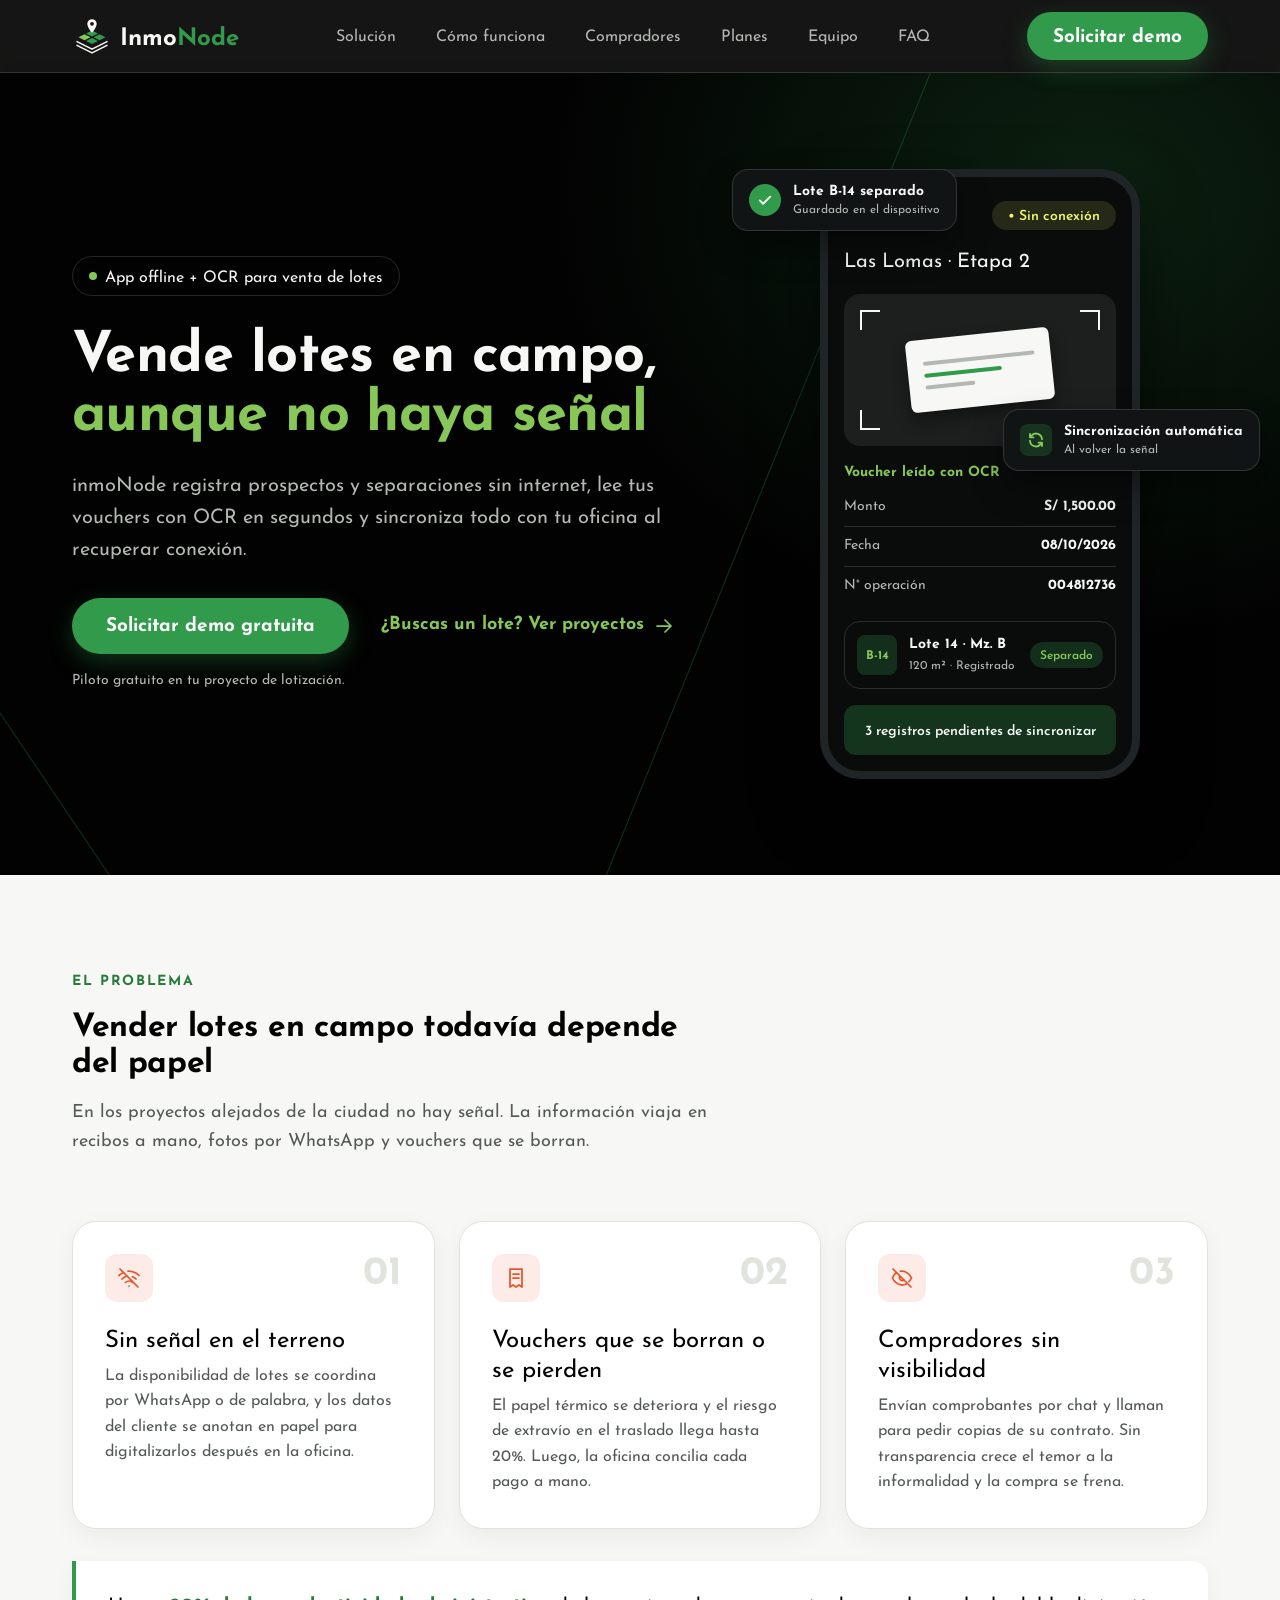
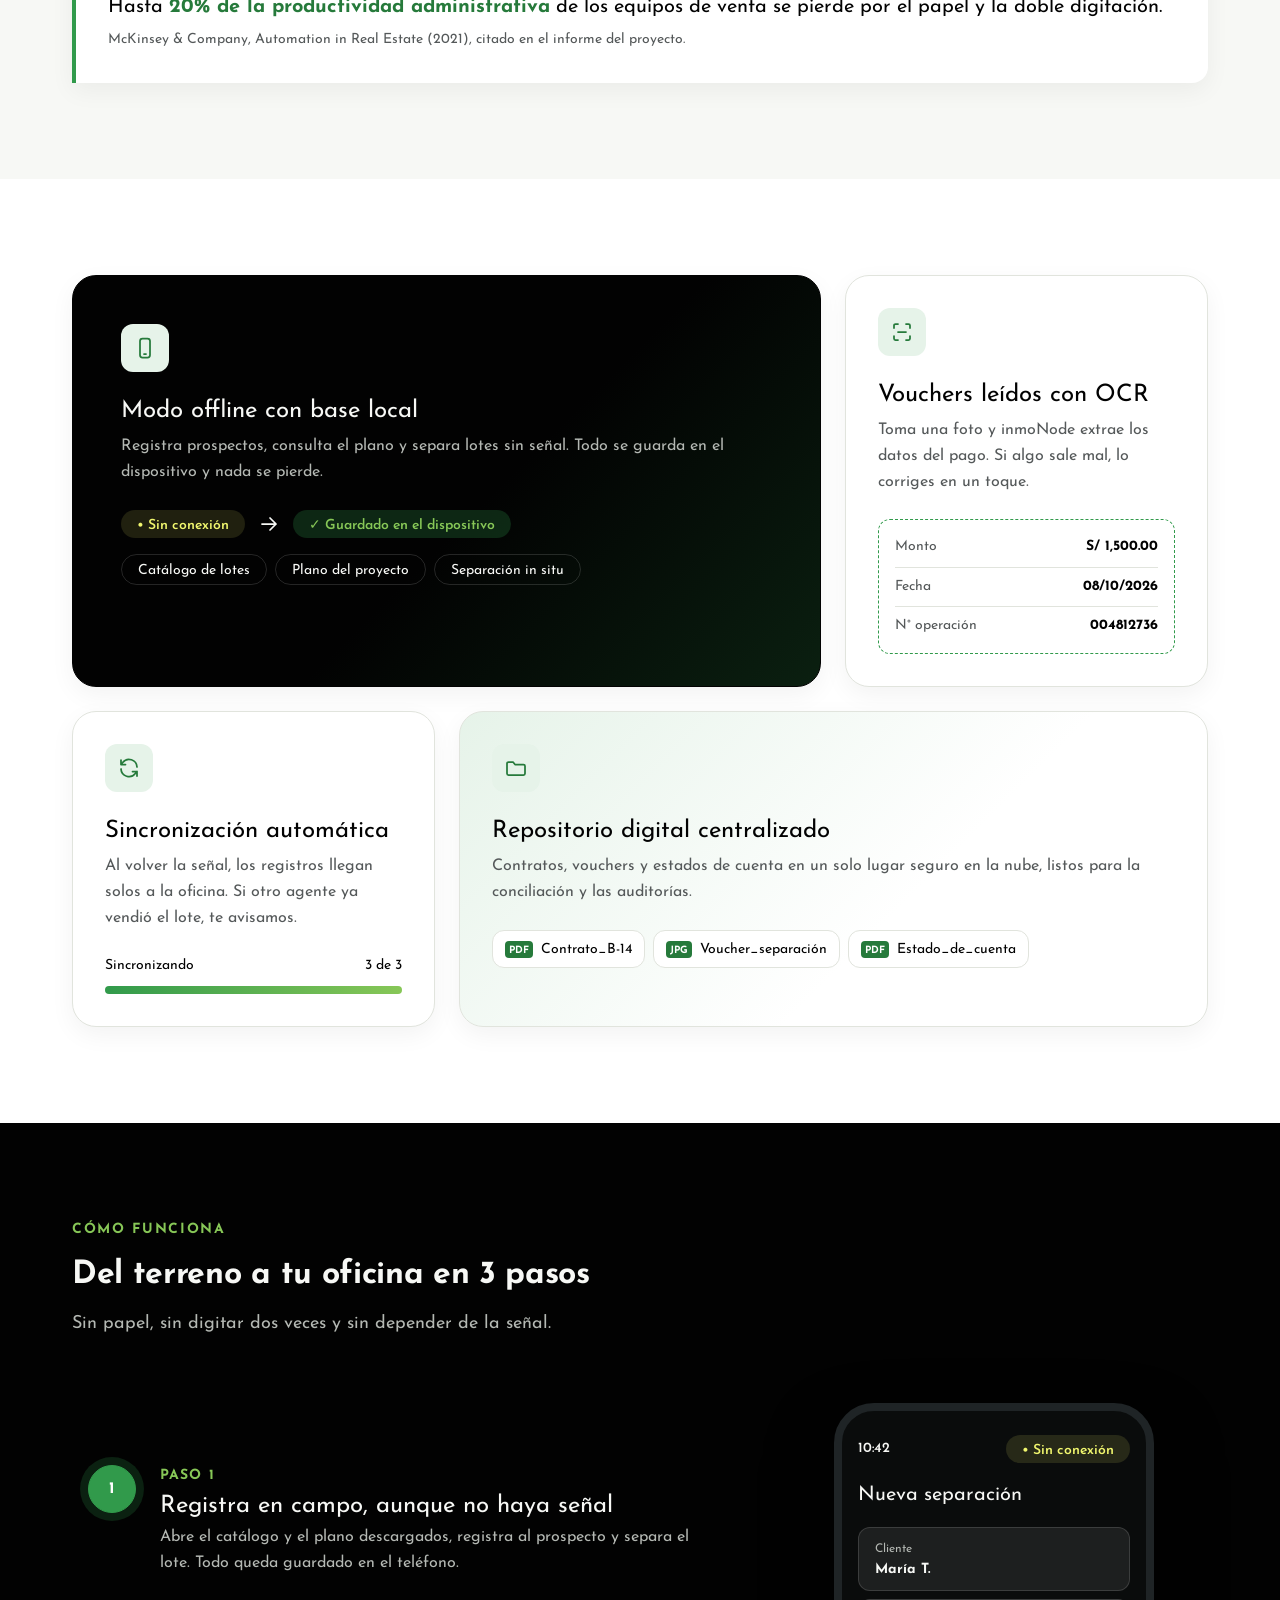
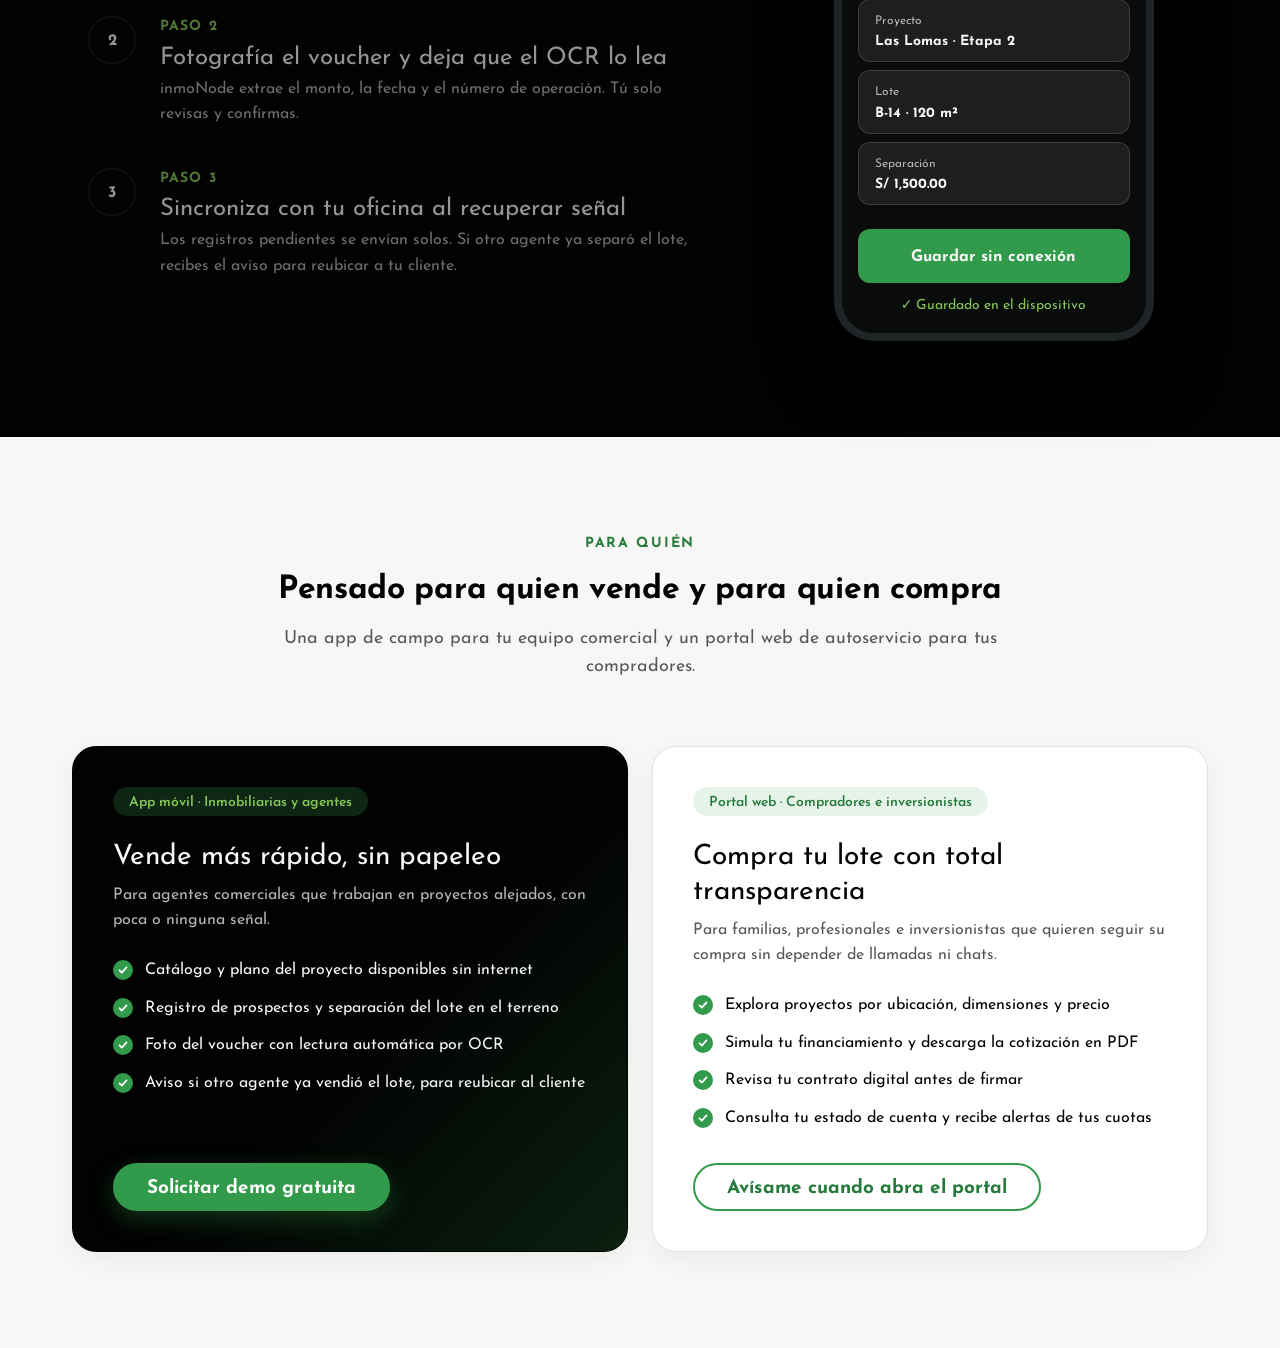
==== commit 064ce7f3: "Merge branch 'feature/US-P01-landing-base' into develop" ====
--- a/index.html
+++ b/index.html
@@ -330,203 +330,6 @@
         </div>
       </div>
     </section>
-
-    <section class="section section-white" id="proyectos">
-      <div class="container">
-        <div class="section-heading">
-          <p class="eyebrow">Proyectos destacados</p>
-          <h2>Elige tu lote sobre el plano, con disponibilidad real</h2>
-          <p class="lead">Así verán tus compradores cada proyecto: lotes por manzana, estado al día y precio desde. Los proyectos mostrados son de demostración.</p>
-        </div>
-
-        <ul class="lot-legend" aria-label="Estados de un lote">
-          <li><span class="lot"></span>Disponible</li>
-          <li><span class="lot lot-reserved"></span>Separado</li>
-          <li><span class="lot lot-sold"></span>Vendido</li>
-        </ul>
-
-        <div class="project-grid">
-          <article class="card project-card">
-            <div class="lot-map" aria-hidden="true">
-              <div class="lot-block"><span class="lot"></span><span class="lot lot-sold"></span><span class="lot"></span><span class="lot lot-reserved"></span><span class="lot lot-sold"></span><span class="lot"></span><span class="lot"></span><span class="lot lot-reserved"></span></div>
-              <div class="lot-block"><span class="lot"></span><span class="lot"></span><span class="lot lot-sold"></span><span class="lot"></span><span class="lot lot-reserved"></span><span class="lot"></span><span class="lot lot-sold"></span><span class="lot"></span></div>
-            </div>
-            <h3><a href="#demo" data-app-path="/projects">Las Lomas · Etapa 2</a></h3>
-            <p>Chilca, Cañete</p>
-            <dl class="project-facts">
-              <div><dt>Lotes desde</dt><dd>120 m²</dd></div>
-              <div><dt>Precio desde</dt><dd>S/ 45,000</dd></div>
-              <div><dt>Disponibles</dt><dd>9 de 16</dd></div>
-            </dl>
-            <a class="btn btn-outline btn-block" href="#demo" data-app-path="/projects" aria-label="Cotizar un lote en Las Lomas, Etapa 2">Cotizar</a>
-          </article>
-
-          <article class="card project-card">
-            <div class="lot-map" aria-hidden="true">
-              <div class="lot-block"><span class="lot"></span><span class="lot"></span><span class="lot"></span><span class="lot lot-sold"></span><span class="lot"></span><span class="lot lot-reserved"></span><span class="lot"></span><span class="lot"></span></div>
-              <div class="lot-block"><span class="lot"></span><span class="lot lot-reserved"></span><span class="lot"></span><span class="lot"></span><span class="lot"></span><span class="lot lot-sold"></span><span class="lot"></span><span class="lot"></span></div>
-            </div>
-            <h3><a href="#demo" data-app-path="/projects">Valle Verde</a></h3>
-            <p>Huaral, Lima</p>
-            <dl class="project-facts">
-              <div><dt>Lotes desde</dt><dd>150 m²</dd></div>
-              <div><dt>Precio desde</dt><dd>S/ 52,000</dd></div>
-              <div><dt>Disponibles</dt><dd>12 de 16</dd></div>
-            </dl>
-            <a class="btn btn-outline btn-block" href="#demo" data-app-path="/projects" aria-label="Cotizar un lote en Valle Verde">Cotizar</a>
-          </article>
-
-          <article class="card project-card">
-            <div class="lot-map" aria-hidden="true">
-              <div class="lot-block"><span class="lot lot-sold"></span><span class="lot lot-sold"></span><span class="lot"></span><span class="lot lot-reserved"></span><span class="lot lot-sold"></span><span class="lot lot-reserved"></span><span class="lot lot-sold"></span><span class="lot"></span></div>
-              <div class="lot-block"><span class="lot lot-reserved"></span><span class="lot lot-sold"></span><span class="lot"></span><span class="lot lot-sold"></span><span class="lot"></span><span class="lot lot-sold"></span><span class="lot lot-reserved"></span><span class="lot"></span></div>
-            </div>
-            <h3><a href="#demo" data-app-path="/projects">Mirador del Sol</a></h3>
-            <p>Lurín, Lima</p>
-            <dl class="project-facts">
-              <div><dt>Lotes desde</dt><dd>200 m²</dd></div>
-              <div><dt>Precio desde</dt><dd>S/ 78,000</dd></div>
-              <div><dt>Disponibles</dt><dd>5 de 16</dd></div>
-            </dl>
-            <a class="btn btn-outline btn-block" href="#demo" data-app-path="/projects" aria-label="Cotizar un lote en Mirador del Sol">Cotizar</a>
-          </article>
-        </div>
-      </div>
-    </section>
-
-    <section class="section" id="por-que">
-      <div class="container">
-        <div class="section-heading section-heading-centered">
-          <p class="eyebrow">Por qué inmoNode</p>
-          <h2>Hecho para el terreno, no solo para la oficina</h2>
-          <p class="lead">Los CRM tradicionales asumen conexión permanente y trabajo de escritorio. inmoNode parte del trabajo en campo.</p>
-        </div>
-
-        <div class="comparison">
-          <table class="comparison-table">
-            <thead>
-              <tr>
-                <td></td>
-                <th scope="col" class="comparison-own">inmoNode</th>
-                <th scope="col">CRM tradicional</th>
-              </tr>
-            </thead>
-            <tbody>
-              <tr>
-                <th scope="row">Trabajo en el terreno sin internet</th>
-                <td class="comparison-own" data-label="inmoNode"><span class="mark mark-yes"><svg class="icon" aria-hidden="true"><use href="#icon-check"/></svg></span>Modo offline con base local</td>
-                <td data-label="CRM tradicional"><span class="mark mark-no"><svg class="icon" aria-hidden="true"><use href="#icon-x"/></svg></span>Depende de la conexión</td>
-              </tr>
-              <tr>
-                <th scope="row">Registro de vouchers de pago</th>
-                <td class="comparison-own" data-label="inmoNode"><span class="mark mark-yes"><svg class="icon" aria-hidden="true"><use href="#icon-check"/></svg></span>Lectura automática con OCR</td>
-                <td data-label="CRM tradicional"><span class="mark mark-no"><svg class="icon" aria-hidden="true"><use href="#icon-x"/></svg></span>Transcripción manual</td>
-              </tr>
-              <tr>
-                <th scope="row">Venta de lotes</th>
-                <td class="comparison-own" data-label="inmoNode"><span class="mark mark-yes"><svg class="icon" aria-hidden="true"><use href="#icon-check"/></svg></span>Planos, manzanas y separaciones de fábrica</td>
-                <td data-label="CRM tradicional"><span class="mark mark-partial"><svg class="icon" aria-hidden="true"><use href="#icon-minus"/></svg></span>Requiere personalización</td>
-              </tr>
-              <tr>
-                <th scope="row">Disponibilidad entre agentes</th>
-                <td class="comparison-own" data-label="inmoNode"><span class="mark mark-yes"><svg class="icon" aria-hidden="true"><use href="#icon-check"/></svg></span>Sincronización con aviso de conflictos</td>
-                <td data-label="CRM tradicional"><span class="mark mark-no"><svg class="icon" aria-hidden="true"><use href="#icon-x"/></svg></span>Grupos de WhatsApp y avisos verbales</td>
-              </tr>
-              <tr>
-                <th scope="row">Costo para promotoras emergentes</th>
-                <td class="comparison-own" data-label="inmoNode"><span class="mark mark-yes"><svg class="icon" aria-hidden="true"><use href="#icon-check"/></svg></span>Suscripción según tu número de agentes</td>
-                <td data-label="CRM tradicional"><span class="mark mark-partial"><svg class="icon" aria-hidden="true"><use href="#icon-minus"/></svg></span>Pensado para grandes carteras</td>
-              </tr>
-            </tbody>
-          </table>
-        </div>
-        <p class="footnote comparison-note">Comparación basada en el análisis competitivo del informe del proyecto.</p>
-      </div>
-    </section>
-
-    <section class="section section-dark" id="hallazgos">
-      <div class="container">
-        <div class="section-heading">
-          <p class="eyebrow">Lo que escuchamos</p>
-          <h2>Hablamos con agentes y compradores antes de diseñar</h2>
-          <p class="lead">Estos hallazgos salen de nuestras entrevistas a agentes comerciales de campo y a compradores e inversionistas.</p>
-        </div>
-
-        <div class="finding-grid">
-          <article class="finding-card">
-            <p class="chip chip-offline">Agentes de campo</p>
-            <h3>La señal falla justo donde se cierra la venta</h3>
-            <p>Los agentes emiten recibos provisionales a mano y coordinan la disponibilidad por WhatsApp. Después, la oficina concilia cada pago manualmente.</p>
-            <p class="finding-answer"><svg class="icon" aria-hidden="true"><use href="#icon-arrow-right"/></svg>Modo offline y sincronización automática</p>
-          </article>
-          <article class="finding-card">
-            <p class="chip chip-offline">Agentes de campo</p>
-            <h3>Los datos se pierden entre el terreno y la oficina</h3>
-            <p>Sin un flujo estándar, a los asesores nuevos se les pasan fotos del DNI, el estado civil o cambios en el financiamiento, y la reserva formal se retrasa.</p>
-            <p class="finding-answer"><svg class="icon" aria-hidden="true"><use href="#icon-arrow-right"/></svg>Expediente digital desde el terreno</p>
-          </article>
-          <article class="finding-card">
-            <p class="chip chip-saved">Compradores</p>
-            <h3>La confianza se gana con transparencia</h3>
-            <p>Temen que sus comprobantes se pierdan en el chat o que el asesor cambie de número, y llaman una y otra vez para pedir copias de su contrato.</p>
-            <p class="finding-answer"><svg class="icon" aria-hidden="true"><use href="#icon-arrow-right"/></svg>Portal con contratos, pagos y alertas</p>
-          </article>
-        </div>
-        <p class="footnote">Hallazgos resumidos del análisis de entrevistas del informe del proyecto (2026).</p>
-      </div>
-    </section>
-
-    <section class="section" id="planes">
-      <div class="container">
-        <div class="section-heading section-heading-centered">
-          <p class="eyebrow">Planes</p>
-          <h2>Un plan para cada etapa de tu inmobiliaria</h2>
-          <p class="lead">Suscripción según tu número de agentes y el volumen de vouchers que procesas. Te armamos una cotización a tu medida.</p>
-        </div>
-
-        <div class="pricing-grid">
-          <article class="card plan-card">
-            <h3>Inicial</h3>
-            <p>Un proyecto y un equipo comercial pequeño.</p>
-            <p class="plan-price"><strong>A cotizar</strong>según agentes y volumen OCR</p>
-            <ul class="check-list">
-              <li>App offline con catálogo y plano</li>
-              <li>Registro de prospectos y separaciones</li>
-              <li>Lectura OCR de vouchers</li>
-              <li>Repositorio digital de documentos</li>
-            </ul>
-            <a class="btn btn-outline btn-block" href="#demo" data-plan="Inicial">Cotizar plan Inicial</a>
-          </article>
-
-          <article class="card card-dark plan-card plan-card-featured">
-            <p class="plan-badge">Recomendado</p>
-            <h3>Profesional</h3>
-            <p>Varios proyectos y equipos en crecimiento.</p>
-            <p class="plan-price"><strong>A cotizar</strong>según agentes y volumen OCR</p>
-            <ul class="check-list">
-              <li>Todo lo del plan Inicial</li>
-              <li>Mayor volumen de lectura OCR</li>
-              <li>Aviso de conflictos de disponibilidad</li>
-              <li>Portal web para tus compradores</li>
-            </ul>
-            <a class="btn btn-primary btn-block" href="#demo" data-plan="Profesional">Cotizar plan Profesional</a>
-          </article>
-
-          <article class="card plan-card">
-            <h3>Empresa</h3>
-            <p>Varias sedes, etapas y alto volumen de vouchers.</p>
-            <p class="plan-price"><strong>A cotizar</strong>según agentes y volumen OCR</p>
-            <ul class="check-list">
-              <li>Todo lo del plan Profesional</li>
-              <li>Volumen de OCR a medida</li>
-              <li>Convive con tu sistema contable actual</li>
-              <li>Capacitación práctica para tu equipo</li>
-            </ul>
-            <a class="btn btn-outline btn-block" href="#demo" data-plan="Empresa">Cotizar plan Empresa</a>
-          </article>
-        </div>
-      </div>
-    </section>
   </main>
 
 </body>
--- a/assets/css/sections.css
+++ b/assets/css/sections.css
@@ -744,318 +744,3 @@
     padding: 40px;
   }
 }
-
-/* Featured projects */
-
-.lot-legend {
-  display: flex;
-  flex-wrap: wrap;
-  gap: var(--space-1) var(--space-3);
-  margin-bottom: var(--space-3);
-  font-size: var(--font-size-small);
-  color: var(--color-text-muted);
-}
-
-.lot-legend li {
-  display: flex;
-  gap: var(--space-1);
-  align-items: center;
-}
-
-.lot {
-  display: block;
-  width: 16px;
-  height: 16px;
-  background: var(--color-accent);
-  border-radius: 3px;
-}
-
-.lot-legend .lot {
-  margin-bottom: 3px;
-}
-
-.lot-reserved {
-  background: var(--color-warning);
-  box-shadow: inset 0 0 0 1px rgb(2 2 2 / 24%);
-}
-
-.lot-sold {
-  background: var(--color-danger);
-}
-
-.project-grid {
-  display: grid;
-  gap: var(--space-3);
-}
-
-.project-card {
-  display: flex;
-  flex-direction: column;
-}
-
-.lot-map {
-  display: grid;
-  gap: 12px;
-  padding: var(--space-2);
-  margin-bottom: var(--space-3);
-  background: var(--color-surface);
-  border-radius: var(--radius-medium);
-}
-
-.lot-block {
-  display: grid;
-  grid-template-columns: repeat(8, 1fr);
-  gap: 4px;
-}
-
-.lot-block .lot {
-  width: auto;
-  height: auto;
-  aspect-ratio: 1 / 1.4;
-}
-
-.project-card h3 a {
-  text-decoration: none;
-}
-
-.project-card h3 a:hover {
-  text-decoration: underline;
-}
-
-.project-facts {
-  display: grid;
-  grid-template-columns: repeat(3, auto);
-  gap: var(--space-2);
-  padding-top: var(--space-2);
-  margin-block: var(--space-3);
-  border-top: 1px solid var(--color-border);
-}
-
-.project-facts dt {
-  font-size: 0.75rem;
-  color: var(--color-text-muted);
-}
-
-.project-facts dd {
-  font-weight: 700;
-}
-
-.project-card .btn {
-  margin-top: auto;
-}
-
-@media (min-width: 768px) {
-  .project-grid {
-    grid-template-columns: repeat(3, 1fr);
-  }
-}
-
-/* Comparison */
-
-.comparison {
-  max-width: 912px;
-  margin-inline: auto;
-  overflow-x: auto;
-  background: var(--color-white);
-  border: 1px solid var(--color-border);
-  border-radius: var(--radius-large);
-  box-shadow: var(--shadow-card);
-}
-
-.comparison-table {
-  width: 100%;
-  min-width: 640px;
-  text-align: left;
-  border-collapse: collapse;
-}
-
-.comparison-table th,
-.comparison-table td {
-  padding: 20px var(--space-3) var(--space-2);
-  border-bottom: 1px solid var(--color-border);
-}
-
-.comparison-table tbody tr:last-child > * {
-  border-bottom: 0;
-}
-
-.comparison-table thead th {
-  font-size: var(--font-size-lead);
-  color: var(--color-text-muted);
-}
-
-.comparison-table thead .comparison-own {
-  color: var(--color-primary-dark);
-}
-
-.comparison-table tbody th {
-  width: 32%;
-}
-
-.comparison-table tbody td {
-  position: relative;
-  padding-left: 60px;
-  color: var(--color-text-muted);
-}
-
-.comparison-table .comparison-own {
-  background: #eef7f0;
-}
-
-.comparison-table tbody .comparison-own {
-  font-weight: 600;
-  color: var(--color-ink);
-}
-
-.mark {
-  position: absolute;
-  top: 50%;
-  left: var(--space-3);
-  display: grid;
-  width: 24px;
-  height: 24px;
-  place-items: center;
-  border-radius: 50%;
-  transform: translateY(-50%);
-}
-
-.mark .icon {
-  width: 14px;
-  height: 14px;
-  stroke-width: 3;
-}
-
-.mark-yes {
-  color: var(--color-white);
-  background: var(--color-primary);
-}
-
-.mark-no {
-  color: var(--color-danger-dark);
-  background: var(--color-danger-tint);
-}
-
-.mark-partial {
-  color: #5f6210;
-  background: rgb(240 246 110 / 48%);
-}
-
-.comparison-note {
-  text-align: center;
-}
-
-/* Research findings */
-
-.finding-grid {
-  display: grid;
-  gap: var(--space-3);
-}
-
-.finding-card {
-  display: flex;
-  flex-direction: column;
-  align-items: flex-start;
-  padding: var(--space-4);
-  background: var(--color-ink-raised);
-  border: 1px solid var(--color-border-on-dark);
-  border-radius: var(--radius-large);
-}
-
-.finding-card h3 {
-  margin-top: var(--space-3);
-}
-
-.finding-card h3 + p {
-  margin-block: 12px var(--space-3);
-  color: var(--color-text-on-dark-muted);
-}
-
-.finding-answer {
-  display: flex;
-  gap: var(--space-1);
-  align-items: flex-start;
-  width: 100%;
-  padding-top: var(--space-2);
-  margin-top: auto;
-  font-weight: 700;
-  color: var(--color-accent);
-  border-top: 1px solid var(--color-border-on-dark);
-}
-
-@media (min-width: 768px) {
-  .finding-grid {
-    grid-template-columns: repeat(3, 1fr);
-  }
-}
-
-/* Pricing */
-
-.pricing-grid {
-  display: grid;
-  gap: var(--space-4);
-}
-
-.plan-card {
-  position: relative;
-  display: flex;
-  flex-direction: column;
-}
-
-.plan-badge {
-  position: absolute;
-  top: -14px;
-  left: var(--space-4);
-  padding: 6px var(--space-2) 3px;
-  font-size: 0.75rem;
-  font-weight: 700;
-  letter-spacing: 0.08em;
-  text-transform: uppercase;
-  color: var(--color-ink);
-  background: var(--color-accent);
-  border-radius: var(--radius-pill);
-}
-
-.plan-price {
-  padding-bottom: var(--space-3);
-  margin-block: var(--space-3);
-  font-size: var(--font-size-small);
-  color: var(--color-text-muted);
-  border-bottom: 1px solid var(--color-border);
-}
-
-.plan-price strong {
-  display: block;
-  font-size: 2rem;
-  font-weight: 400;
-  line-height: 1.2;
-  color: var(--color-ink);
-}
-
-.plan-card-featured .plan-price {
-  color: var(--color-text-on-dark-muted);
-  border-color: var(--color-border-on-dark);
-}
-
-.plan-card-featured .plan-price strong {
-  color: var(--color-text-on-dark);
-}
-
-.plan-card .check-list {
-  margin-bottom: var(--space-4);
-}
-
-.plan-card .btn {
-  margin-top: auto;
-}
-
-@media (min-width: 960px) {
-  .pricing-grid {
-    grid-template-columns: repeat(3, 1fr);
-    gap: var(--space-3);
-  }
-
-  .plan-card-featured {
-    padding-block: var(--space-6);
-    margin-block: calc(var(--space-2) * -1);
-  }
-}
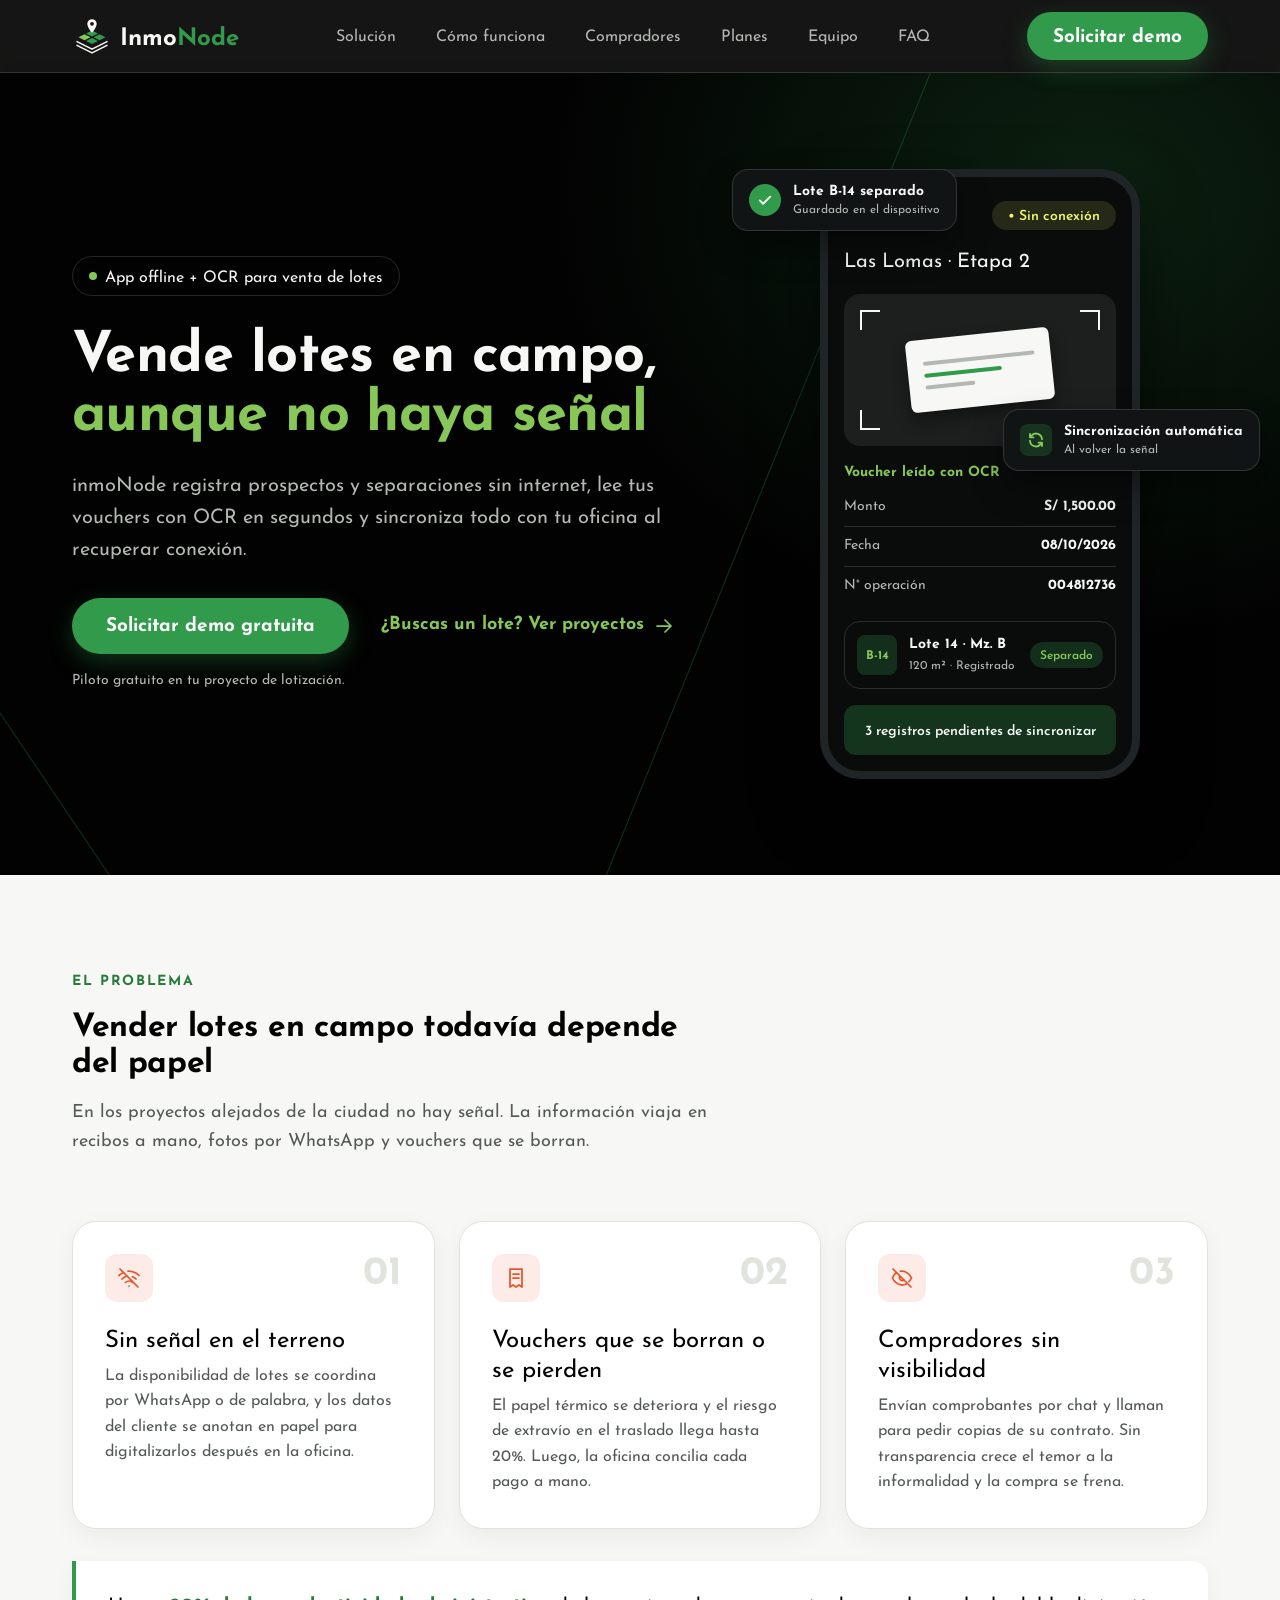
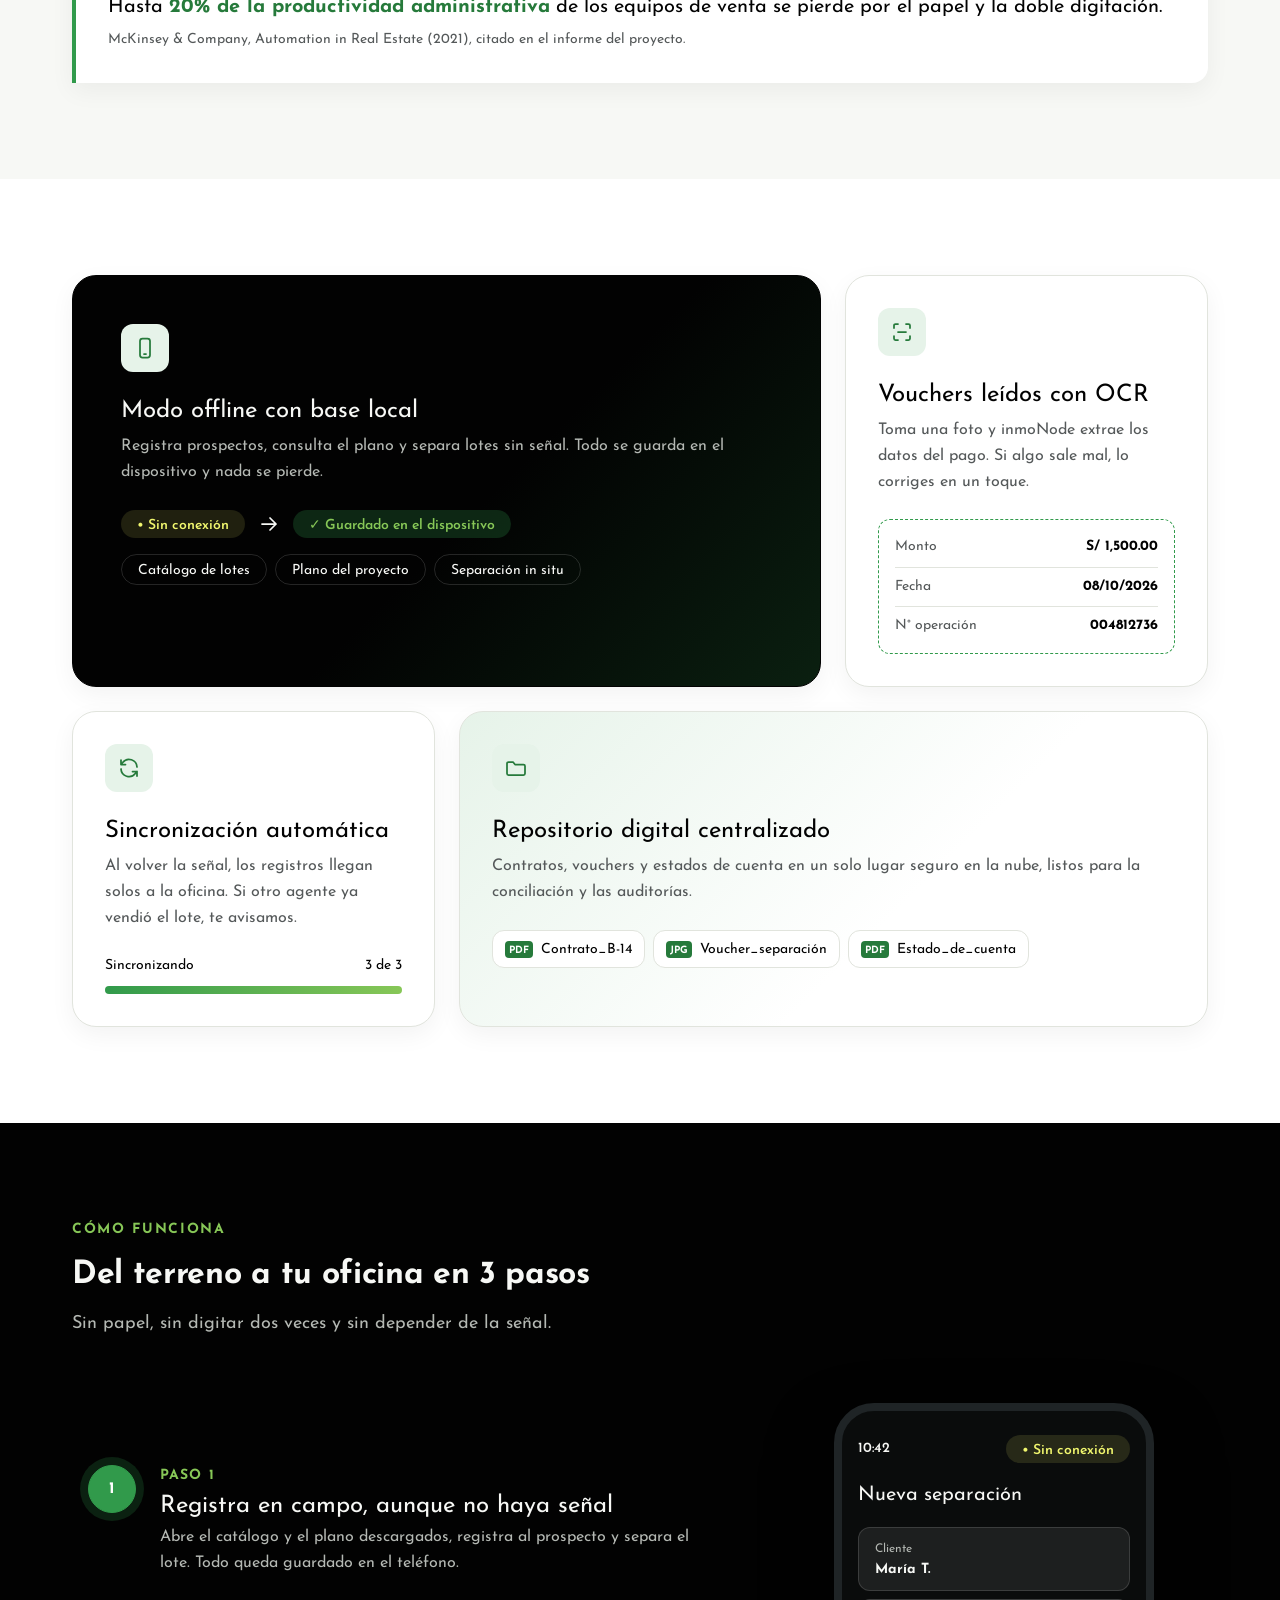
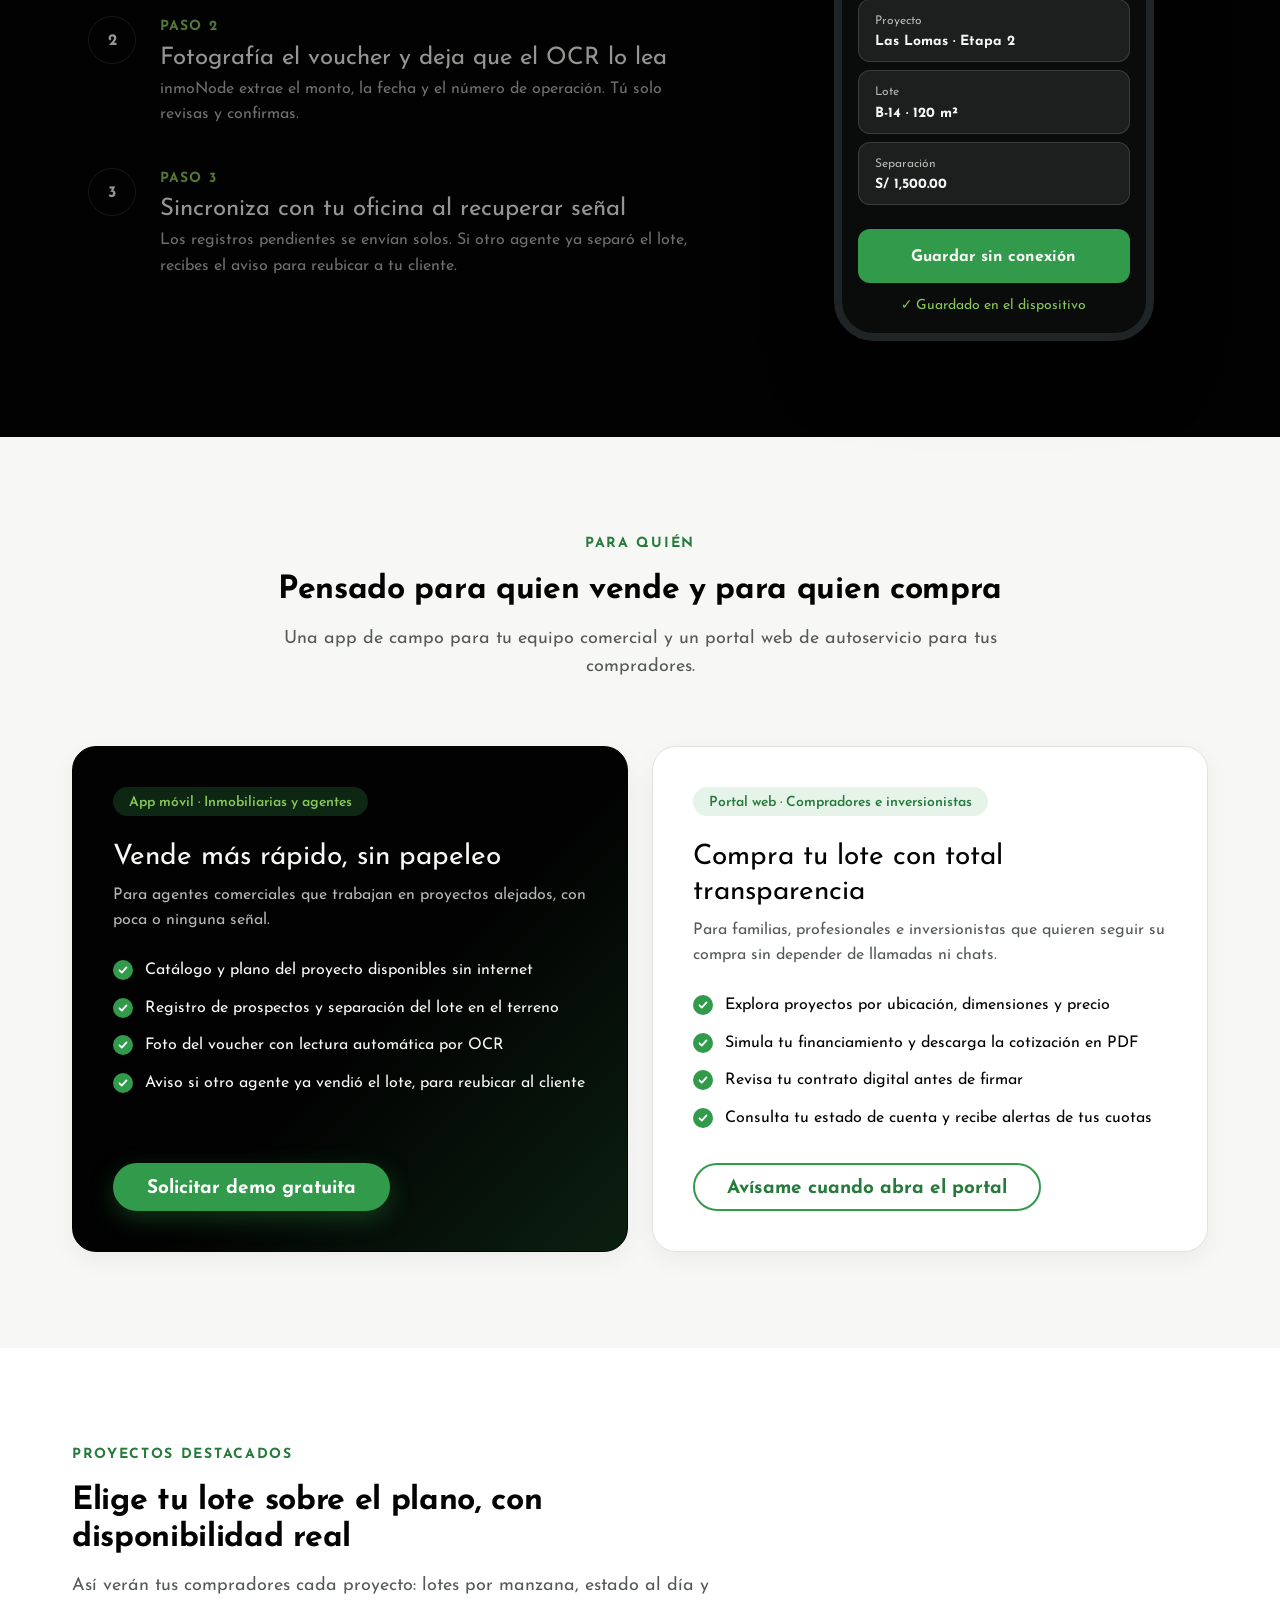
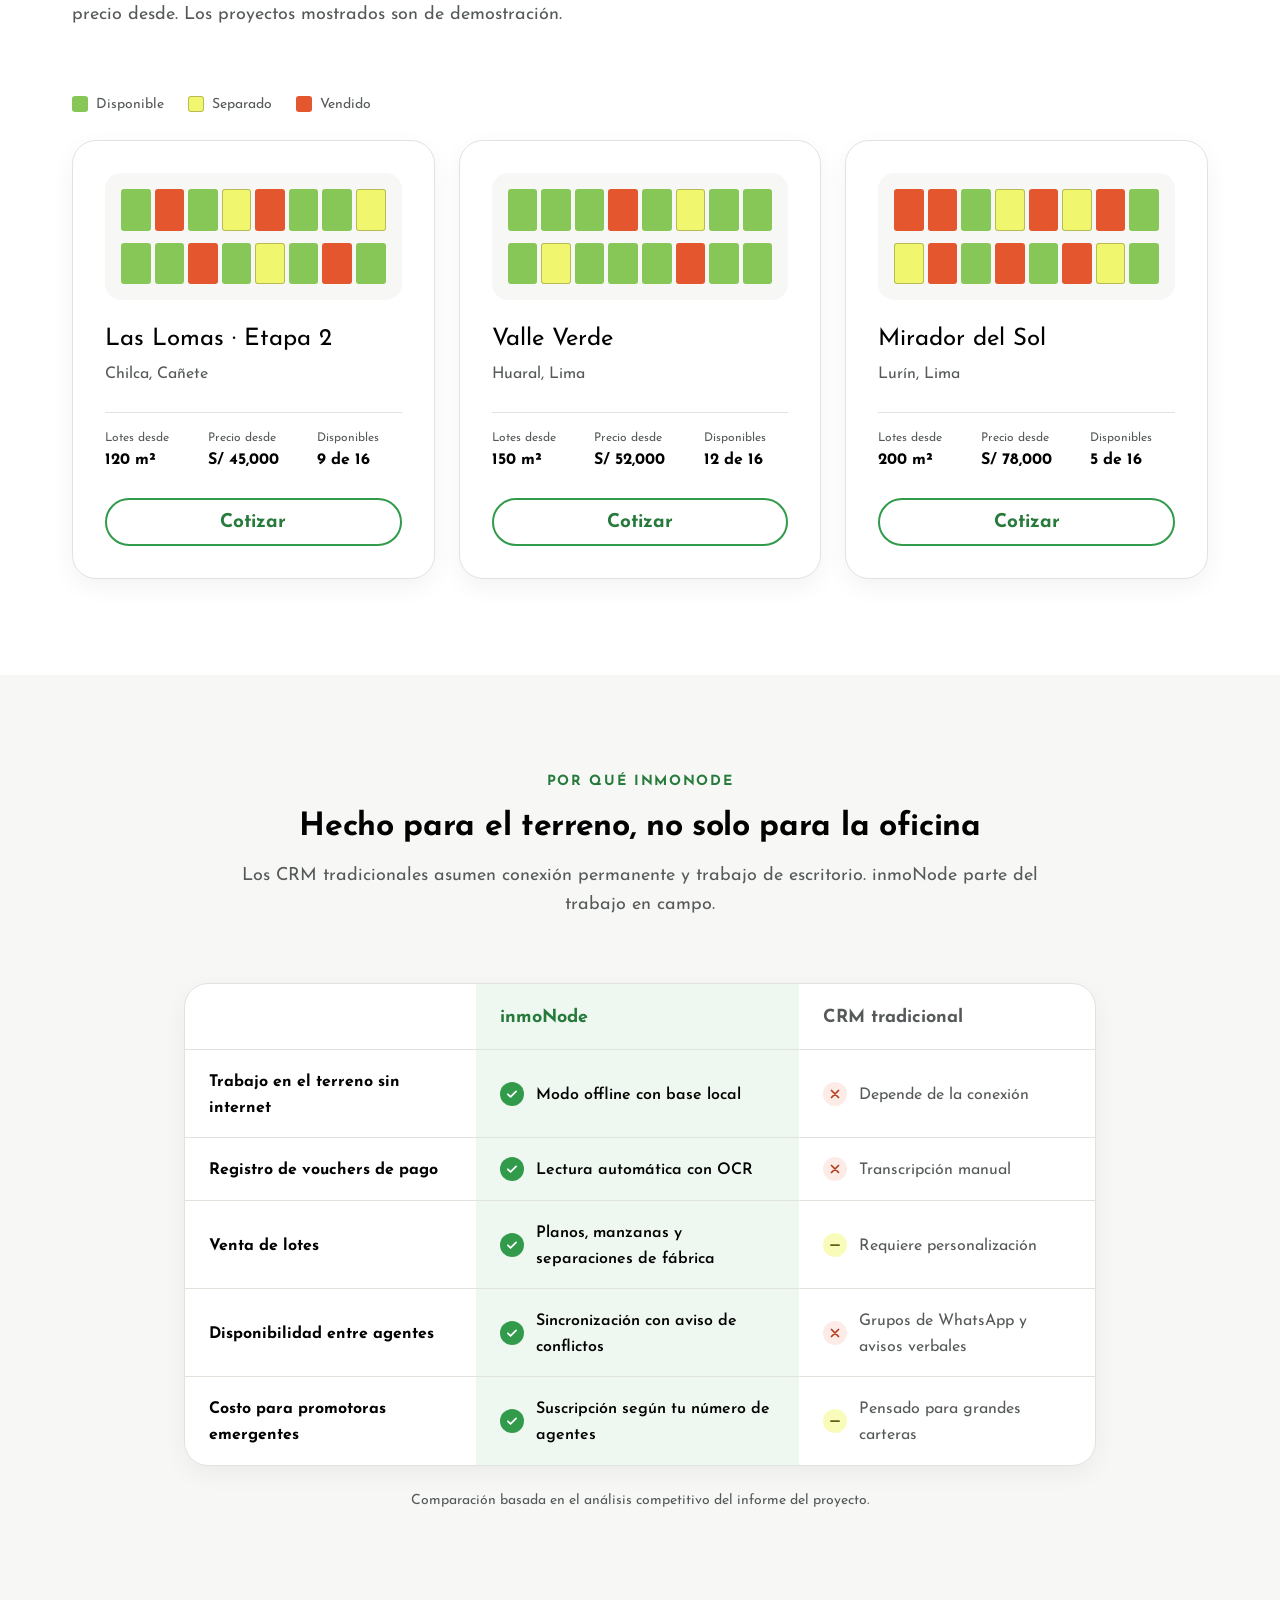
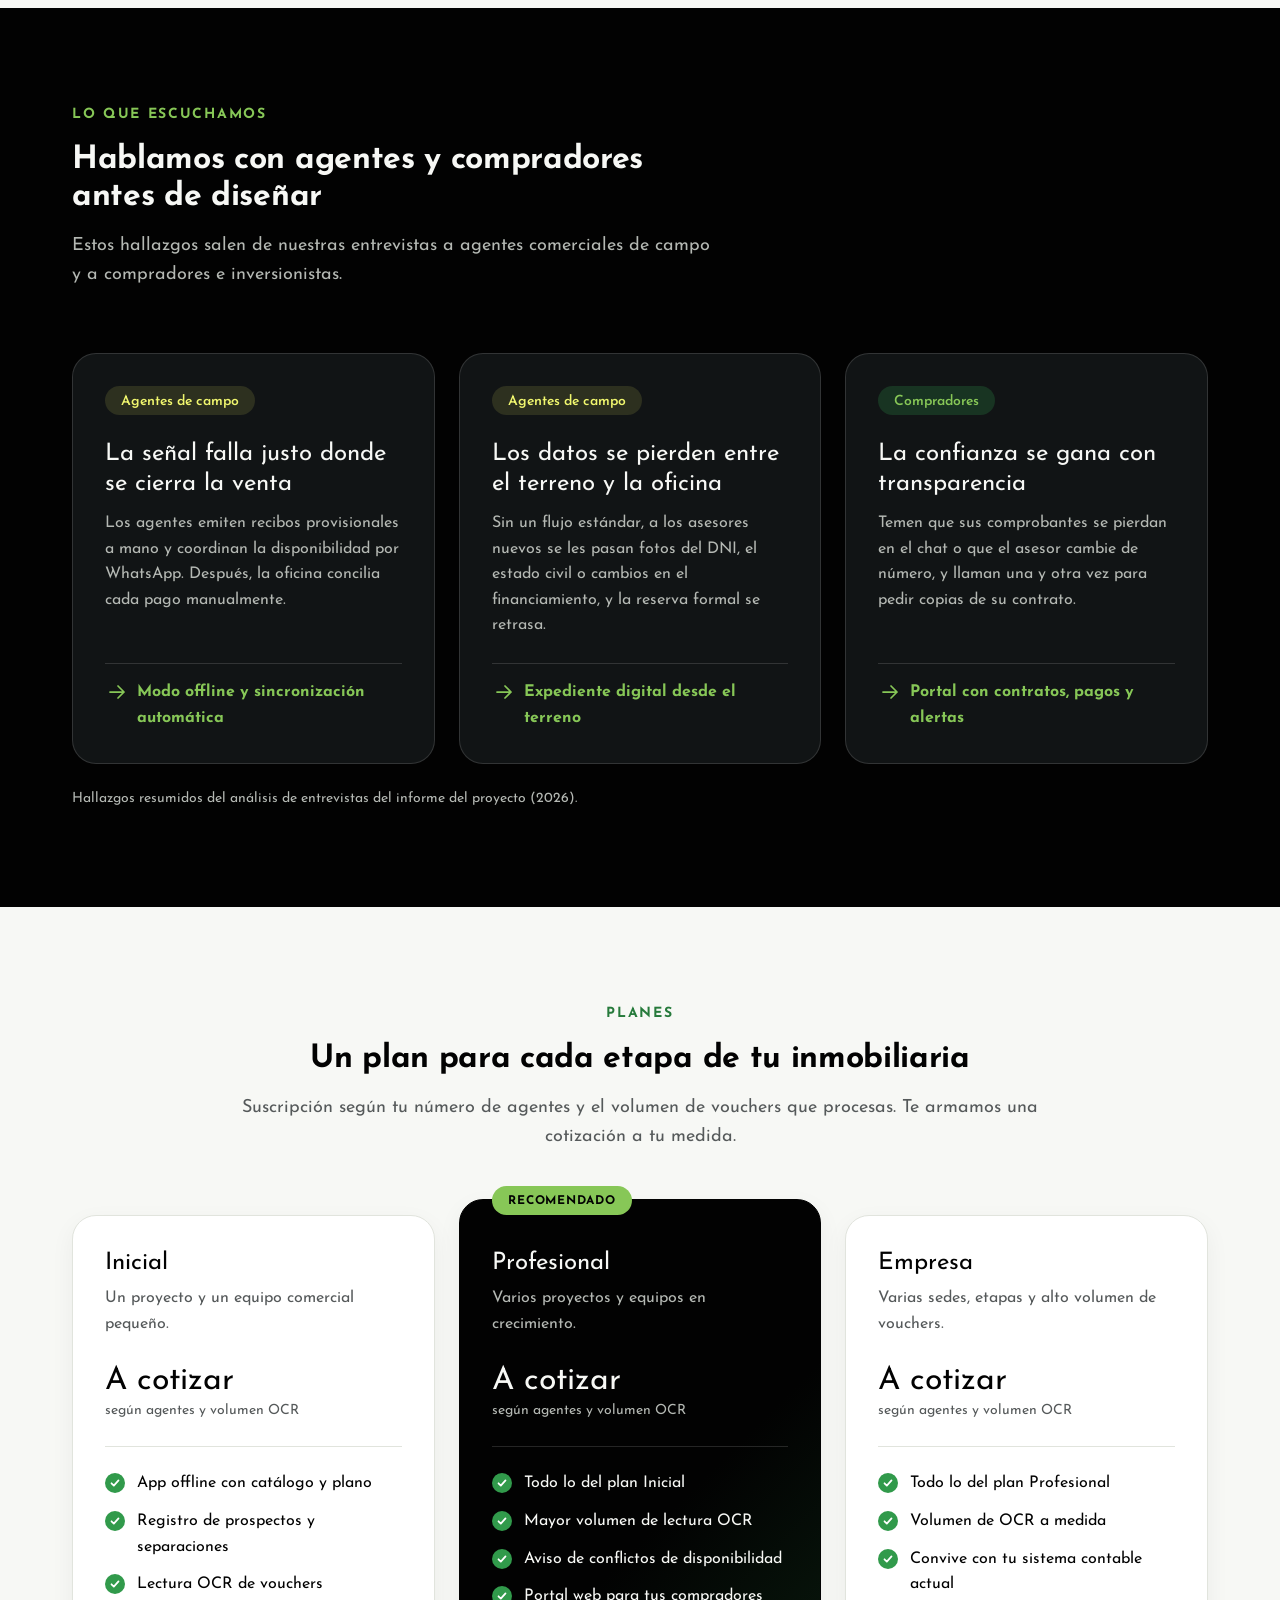
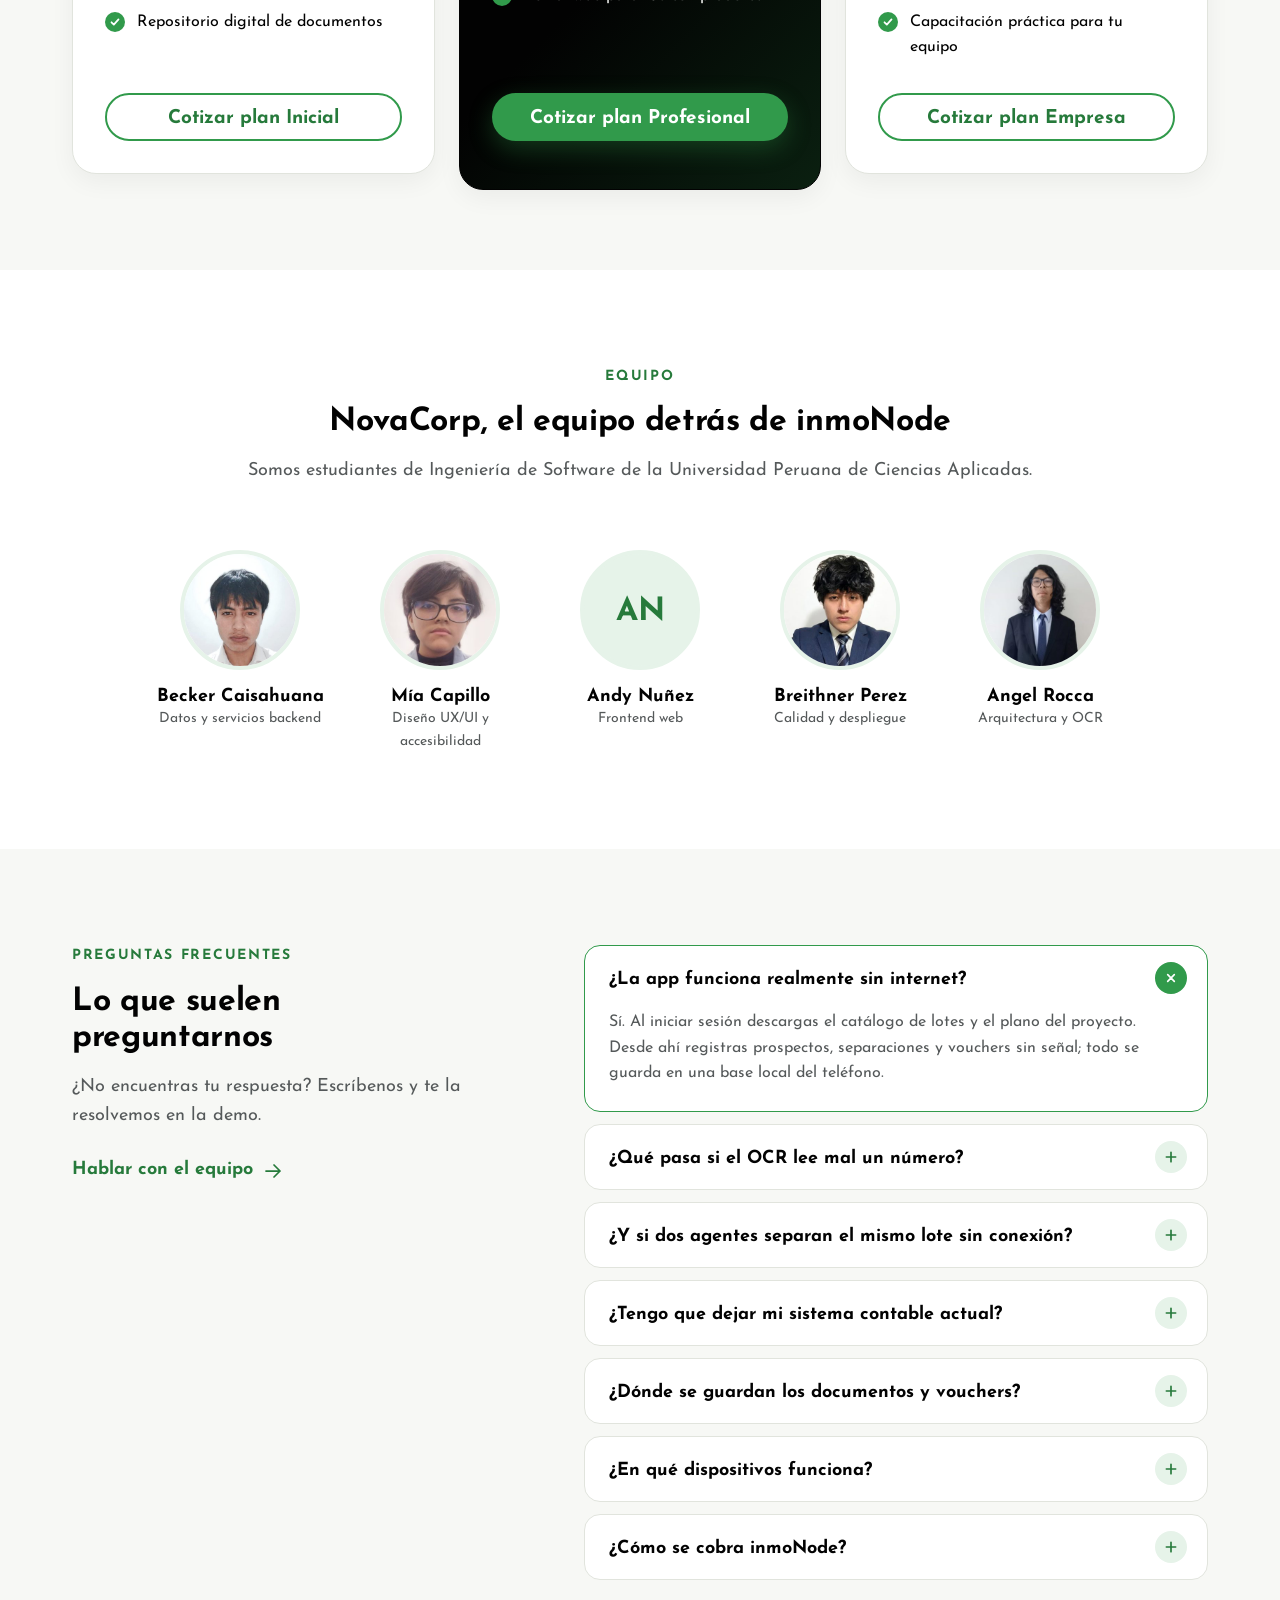
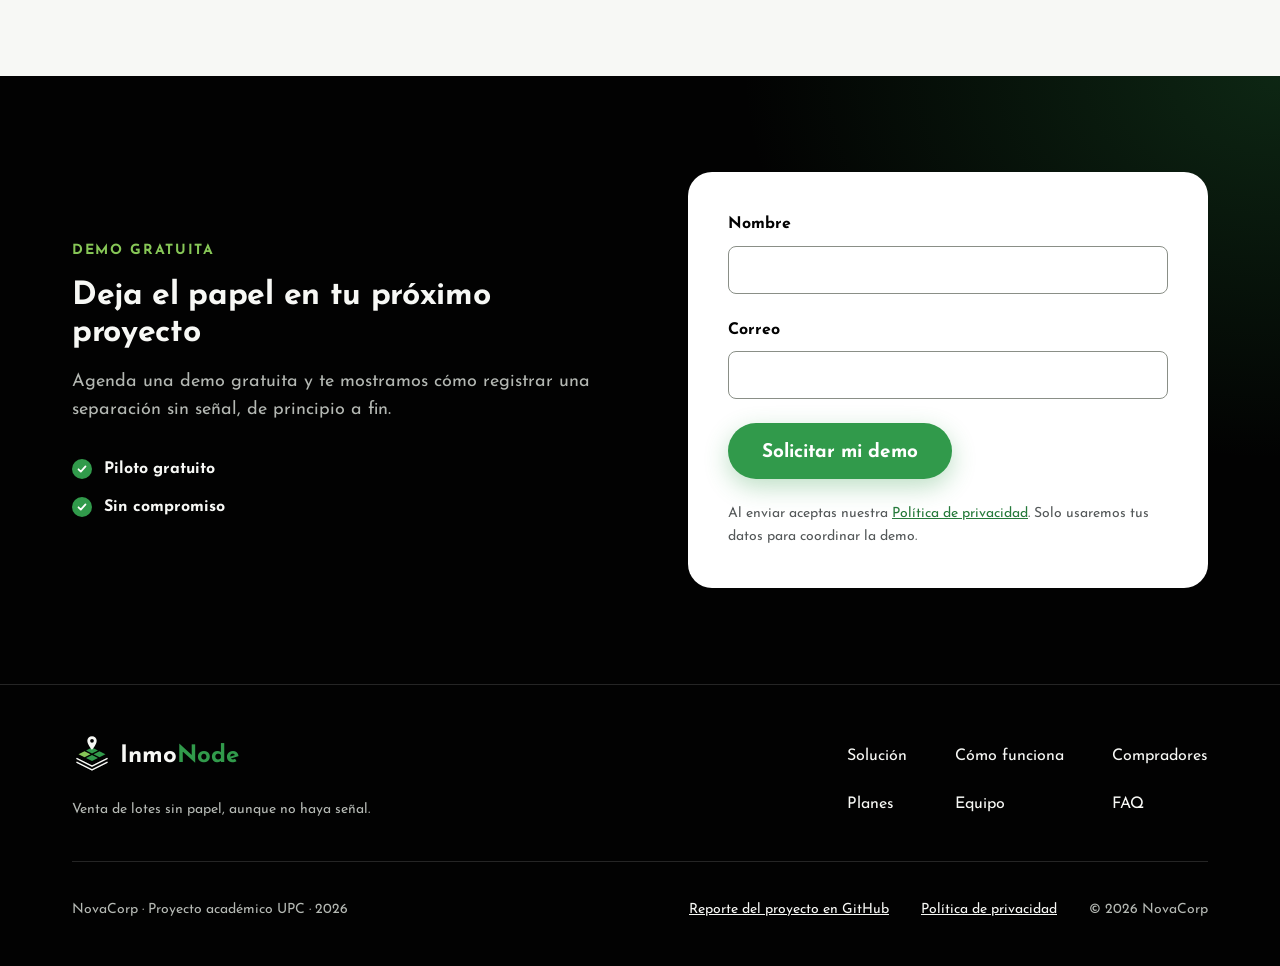
==== commit 66a1a85c: "feat(landing): add team, faq, demo form and footer" ====
--- a/index.html
+++ b/index.html
@@ -330,7 +330,345 @@
         </div>
       </div>
     </section>
+
+    <section class="section section-white" id="proyectos">
+      <div class="container">
+        <div class="section-heading">
+          <p class="eyebrow">Proyectos destacados</p>
+          <h2>Elige tu lote sobre el plano, con disponibilidad real</h2>
+          <p class="lead">Así verán tus compradores cada proyecto: lotes por manzana, estado al día y precio desde. Los proyectos mostrados son de demostración.</p>
+        </div>
+
+        <ul class="lot-legend" aria-label="Estados de un lote">
+          <li><span class="lot"></span>Disponible</li>
+          <li><span class="lot lot-reserved"></span>Separado</li>
+          <li><span class="lot lot-sold"></span>Vendido</li>
+        </ul>
+
+        <div class="project-grid">
+          <article class="card project-card">
+            <div class="lot-map" aria-hidden="true">
+              <div class="lot-block"><span class="lot"></span><span class="lot lot-sold"></span><span class="lot"></span><span class="lot lot-reserved"></span><span class="lot lot-sold"></span><span class="lot"></span><span class="lot"></span><span class="lot lot-reserved"></span></div>
+              <div class="lot-block"><span class="lot"></span><span class="lot"></span><span class="lot lot-sold"></span><span class="lot"></span><span class="lot lot-reserved"></span><span class="lot"></span><span class="lot lot-sold"></span><span class="lot"></span></div>
+            </div>
+            <h3><a href="#demo" data-app-path="/projects">Las Lomas · Etapa 2</a></h3>
+            <p>Chilca, Cañete</p>
+            <dl class="project-facts">
+              <div><dt>Lotes desde</dt><dd>120 m²</dd></div>
+              <div><dt>Precio desde</dt><dd>S/ 45,000</dd></div>
+              <div><dt>Disponibles</dt><dd>9 de 16</dd></div>
+            </dl>
+            <a class="btn btn-outline btn-block" href="#demo" data-app-path="/projects" aria-label="Cotizar un lote en Las Lomas, Etapa 2">Cotizar</a>
+          </article>
+
+          <article class="card project-card">
+            <div class="lot-map" aria-hidden="true">
+              <div class="lot-block"><span class="lot"></span><span class="lot"></span><span class="lot"></span><span class="lot lot-sold"></span><span class="lot"></span><span class="lot lot-reserved"></span><span class="lot"></span><span class="lot"></span></div>
+              <div class="lot-block"><span class="lot"></span><span class="lot lot-reserved"></span><span class="lot"></span><span class="lot"></span><span class="lot"></span><span class="lot lot-sold"></span><span class="lot"></span><span class="lot"></span></div>
+            </div>
+            <h3><a href="#demo" data-app-path="/projects">Valle Verde</a></h3>
+            <p>Huaral, Lima</p>
+            <dl class="project-facts">
+              <div><dt>Lotes desde</dt><dd>150 m²</dd></div>
+              <div><dt>Precio desde</dt><dd>S/ 52,000</dd></div>
+              <div><dt>Disponibles</dt><dd>12 de 16</dd></div>
+            </dl>
+            <a class="btn btn-outline btn-block" href="#demo" data-app-path="/projects" aria-label="Cotizar un lote en Valle Verde">Cotizar</a>
+          </article>
+
+          <article class="card project-card">
+            <div class="lot-map" aria-hidden="true">
+              <div class="lot-block"><span class="lot lot-sold"></span><span class="lot lot-sold"></span><span class="lot"></span><span class="lot lot-reserved"></span><span class="lot lot-sold"></span><span class="lot lot-reserved"></span><span class="lot lot-sold"></span><span class="lot"></span></div>
+              <div class="lot-block"><span class="lot lot-reserved"></span><span class="lot lot-sold"></span><span class="lot"></span><span class="lot lot-sold"></span><span class="lot"></span><span class="lot lot-sold"></span><span class="lot lot-reserved"></span><span class="lot"></span></div>
+            </div>
+            <h3><a href="#demo" data-app-path="/projects">Mirador del Sol</a></h3>
+            <p>Lurín, Lima</p>
+            <dl class="project-facts">
+              <div><dt>Lotes desde</dt><dd>200 m²</dd></div>
+              <div><dt>Precio desde</dt><dd>S/ 78,000</dd></div>
+              <div><dt>Disponibles</dt><dd>5 de 16</dd></div>
+            </dl>
+            <a class="btn btn-outline btn-block" href="#demo" data-app-path="/projects" aria-label="Cotizar un lote en Mirador del Sol">Cotizar</a>
+          </article>
+        </div>
+      </div>
+    </section>
+
+    <section class="section" id="por-que">
+      <div class="container">
+        <div class="section-heading section-heading-centered">
+          <p class="eyebrow">Por qué inmoNode</p>
+          <h2>Hecho para el terreno, no solo para la oficina</h2>
+          <p class="lead">Los CRM tradicionales asumen conexión permanente y trabajo de escritorio. inmoNode parte del trabajo en campo.</p>
+        </div>
+
+        <div class="comparison">
+          <table class="comparison-table">
+            <thead>
+              <tr>
+                <td></td>
+                <th scope="col" class="comparison-own">inmoNode</th>
+                <th scope="col">CRM tradicional</th>
+              </tr>
+            </thead>
+            <tbody>
+              <tr>
+                <th scope="row">Trabajo en el terreno sin internet</th>
+                <td class="comparison-own" data-label="inmoNode"><span class="mark mark-yes"><svg class="icon" aria-hidden="true"><use href="#icon-check"/></svg></span>Modo offline con base local</td>
+                <td data-label="CRM tradicional"><span class="mark mark-no"><svg class="icon" aria-hidden="true"><use href="#icon-x"/></svg></span>Depende de la conexión</td>
+              </tr>
+              <tr>
+                <th scope="row">Registro de vouchers de pago</th>
+                <td class="comparison-own" data-label="inmoNode"><span class="mark mark-yes"><svg class="icon" aria-hidden="true"><use href="#icon-check"/></svg></span>Lectura automática con OCR</td>
+                <td data-label="CRM tradicional"><span class="mark mark-no"><svg class="icon" aria-hidden="true"><use href="#icon-x"/></svg></span>Transcripción manual</td>
+              </tr>
+              <tr>
+                <th scope="row">Venta de lotes</th>
+                <td class="comparison-own" data-label="inmoNode"><span class="mark mark-yes"><svg class="icon" aria-hidden="true"><use href="#icon-check"/></svg></span>Planos, manzanas y separaciones de fábrica</td>
+                <td data-label="CRM tradicional"><span class="mark mark-partial"><svg class="icon" aria-hidden="true"><use href="#icon-minus"/></svg></span>Requiere personalización</td>
+              </tr>
+              <tr>
+                <th scope="row">Disponibilidad entre agentes</th>
+                <td class="comparison-own" data-label="inmoNode"><span class="mark mark-yes"><svg class="icon" aria-hidden="true"><use href="#icon-check"/></svg></span>Sincronización con aviso de conflictos</td>
+                <td data-label="CRM tradicional"><span class="mark mark-no"><svg class="icon" aria-hidden="true"><use href="#icon-x"/></svg></span>Grupos de WhatsApp y avisos verbales</td>
+              </tr>
+              <tr>
+                <th scope="row">Costo para promotoras emergentes</th>
+                <td class="comparison-own" data-label="inmoNode"><span class="mark mark-yes"><svg class="icon" aria-hidden="true"><use href="#icon-check"/></svg></span>Suscripción según tu número de agentes</td>
+                <td data-label="CRM tradicional"><span class="mark mark-partial"><svg class="icon" aria-hidden="true"><use href="#icon-minus"/></svg></span>Pensado para grandes carteras</td>
+              </tr>
+            </tbody>
+          </table>
+        </div>
+        <p class="footnote comparison-note">Comparación basada en el análisis competitivo del informe del proyecto.</p>
+      </div>
+    </section>
+
+    <section class="section section-dark" id="hallazgos">
+      <div class="container">
+        <div class="section-heading">
+          <p class="eyebrow">Lo que escuchamos</p>
+          <h2>Hablamos con agentes y compradores antes de diseñar</h2>
+          <p class="lead">Estos hallazgos salen de nuestras entrevistas a agentes comerciales de campo y a compradores e inversionistas.</p>
+        </div>
+
+        <div class="finding-grid">
+          <article class="finding-card">
+            <p class="chip chip-offline">Agentes de campo</p>
+            <h3>La señal falla justo donde se cierra la venta</h3>
+            <p>Los agentes emiten recibos provisionales a mano y coordinan la disponibilidad por WhatsApp. Después, la oficina concilia cada pago manualmente.</p>
+            <p class="finding-answer"><svg class="icon" aria-hidden="true"><use href="#icon-arrow-right"/></svg>Modo offline y sincronización automática</p>
+          </article>
+          <article class="finding-card">
+            <p class="chip chip-offline">Agentes de campo</p>
+            <h3>Los datos se pierden entre el terreno y la oficina</h3>
+            <p>Sin un flujo estándar, a los asesores nuevos se les pasan fotos del DNI, el estado civil o cambios en el financiamiento, y la reserva formal se retrasa.</p>
+            <p class="finding-answer"><svg class="icon" aria-hidden="true"><use href="#icon-arrow-right"/></svg>Expediente digital desde el terreno</p>
+          </article>
+          <article class="finding-card">
+            <p class="chip chip-saved">Compradores</p>
+            <h3>La confianza se gana con transparencia</h3>
+            <p>Temen que sus comprobantes se pierdan en el chat o que el asesor cambie de número, y llaman una y otra vez para pedir copias de su contrato.</p>
+            <p class="finding-answer"><svg class="icon" aria-hidden="true"><use href="#icon-arrow-right"/></svg>Portal con contratos, pagos y alertas</p>
+          </article>
+        </div>
+        <p class="footnote">Hallazgos resumidos del análisis de entrevistas del informe del proyecto (2026).</p>
+      </div>
+    </section>
+
+    <section class="section" id="planes">
+      <div class="container">
+        <div class="section-heading section-heading-centered">
+          <p class="eyebrow">Planes</p>
+          <h2>Un plan para cada etapa de tu inmobiliaria</h2>
+          <p class="lead">Suscripción según tu número de agentes y el volumen de vouchers que procesas. Te armamos una cotización a tu medida.</p>
+        </div>
+
+        <div class="pricing-grid">
+          <article class="card plan-card">
+            <h3>Inicial</h3>
+            <p>Un proyecto y un equipo comercial pequeño.</p>
+            <p class="plan-price"><strong>A cotizar</strong>según agentes y volumen OCR</p>
+            <ul class="check-list">
+              <li>App offline con catálogo y plano</li>
+              <li>Registro de prospectos y separaciones</li>
+              <li>Lectura OCR de vouchers</li>
+              <li>Repositorio digital de documentos</li>
+            </ul>
+            <a class="btn btn-outline btn-block" href="#demo" data-plan="Inicial">Cotizar plan Inicial</a>
+          </article>
+
+          <article class="card card-dark plan-card plan-card-featured">
+            <p class="plan-badge">Recomendado</p>
+            <h3>Profesional</h3>
+            <p>Varios proyectos y equipos en crecimiento.</p>
+            <p class="plan-price"><strong>A cotizar</strong>según agentes y volumen OCR</p>
+            <ul class="check-list">
+              <li>Todo lo del plan Inicial</li>
+              <li>Mayor volumen de lectura OCR</li>
+              <li>Aviso de conflictos de disponibilidad</li>
+              <li>Portal web para tus compradores</li>
+            </ul>
+            <a class="btn btn-primary btn-block" href="#demo" data-plan="Profesional">Cotizar plan Profesional</a>
+          </article>
+
+          <article class="card plan-card">
+            <h3>Empresa</h3>
+            <p>Varias sedes, etapas y alto volumen de vouchers.</p>
+            <p class="plan-price"><strong>A cotizar</strong>según agentes y volumen OCR</p>
+            <ul class="check-list">
+              <li>Todo lo del plan Profesional</li>
+              <li>Volumen de OCR a medida</li>
+              <li>Convive con tu sistema contable actual</li>
+              <li>Capacitación práctica para tu equipo</li>
+            </ul>
+            <a class="btn btn-outline btn-block" href="#demo" data-plan="Empresa">Cotizar plan Empresa</a>
+          </article>
+        </div>
+      </div>
+    </section>
+
+    <section class="section section-white" id="equipo">
+      <div class="container">
+        <div class="section-heading section-heading-centered">
+          <p class="eyebrow">Equipo</p>
+          <h2>NovaCorp, el equipo detrás de inmoNode</h2>
+          <p class="lead">Somos estudiantes de Ingeniería de Software de la Universidad Peruana de Ciencias Aplicadas.</p>
+        </div>
+
+        <ul class="team-grid">
+          <li class="team-member">
+            <img class="team-photo" src="assets/img/team/becker-caisahuana.jpg" alt="" width="160" height="160" loading="lazy">
+            <h3>Becker Caisahuana</h3>
+            <p>Datos y servicios backend</p>
+          </li>
+          <li class="team-member">
+            <img class="team-photo" src="assets/img/team/mia-capillo.jpg" alt="" width="160" height="160" loading="lazy">
+            <h3>Mía Capillo</h3>
+            <p>Diseño UX/UI y accesibilidad</p>
+          </li>
+          <li class="team-member">
+            <span class="team-photo team-initials" aria-hidden="true">AN</span>
+            <h3>Andy Nuñez</h3>
+            <p>Frontend web</p>
+          </li>
+          <li class="team-member">
+            <img class="team-photo" src="assets/img/team/breithner-perez.jpg" alt="" width="160" height="160" loading="lazy">
+            <h3>Breithner Perez</h3>
+            <p>Calidad y despliegue</p>
+          </li>
+          <li class="team-member">
+            <img class="team-photo" src="assets/img/team/angel-rocca.jpg" alt="" width="160" height="160" loading="lazy">
+            <h3>Angel Rocca</h3>
+            <p>Arquitectura y OCR</p>
+          </li>
+        </ul>
+      </div>
+    </section>
+
+    <section class="section" id="faq">
+      <div class="container faq-layout">
+        <div class="faq-intro">
+          <p class="eyebrow">Preguntas frecuentes</p>
+          <h2>Lo que suelen preguntarnos</h2>
+          <p class="lead">¿No encuentras tu respuesta? Escríbenos y te la resolvemos en la demo.</p>
+          <a class="link-arrow" href="#demo">Hablar con el equipo <svg class="icon" aria-hidden="true"><use href="#icon-arrow-right"/></svg></a>
+        </div>
+
+        <div class="faq-list">
+          <details class="faq-item" name="faq" open>
+            <summary>¿La app funciona realmente sin internet?<span class="faq-icon"><svg class="icon" aria-hidden="true"><use href="#icon-plus"/></svg></span></summary>
+            <p>Sí. Al iniciar sesión descargas el catálogo de lotes y el plano del proyecto. Desde ahí registras prospectos, separaciones y vouchers sin señal; todo se guarda en una base local del teléfono.</p>
+          </details>
+          <details class="faq-item" name="faq">
+            <summary>¿Qué pasa si el OCR lee mal un número?<span class="faq-icon"><svg class="icon" aria-hidden="true"><use href="#icon-plus"/></svg></span></summary>
+            <p>Antes de guardar ves los datos extraídos junto a la foto del voucher. Si el monto, la fecha o el número de operación salió mal, lo corriges en un toque y la imagen original queda como respaldo.</p>
+          </details>
+          <details class="faq-item" name="faq">
+            <summary>¿Y si dos agentes separan el mismo lote sin conexión?<span class="faq-icon"><svg class="icon" aria-hidden="true"><use href="#icon-plus"/></svg></span></summary>
+            <p>Al sincronizar, inmoNode detecta el conflicto de disponibilidad y avisa al agente cuyo lote ya no está libre, para que reubique a su cliente en otro lote disponible.</p>
+          </details>
+          <details class="faq-item" name="faq">
+            <summary>¿Tengo que dejar mi sistema contable actual?<span class="faq-icon"><svg class="icon" aria-hidden="true"><use href="#icon-plus"/></svg></span></summary>
+            <p>No. inmoNode convive con tu sistema contable: digitaliza la venta en campo y los comprobantes, y deja la información ordenada para tu conciliación.</p>
+          </details>
+          <details class="faq-item" name="faq">
+            <summary>¿Dónde se guardan los documentos y vouchers?<span class="faq-icon"><svg class="icon" aria-hidden="true"><use href="#icon-plus"/></svg></span></summary>
+            <p>En un repositorio digital en la nube. Contratos, vouchers y estados de cuenta quedan en un solo lugar, listos para la conciliación y las auditorías.</p>
+          </details>
+          <details class="faq-item" name="faq">
+            <summary>¿En qué dispositivos funciona?<span class="faq-icon"><svg class="icon" aria-hidden="true"><use href="#icon-plus"/></svg></span></summary>
+            <p>La app de campo funciona en teléfonos Android. El portal de compradores se usa desde cualquier navegador web.</p>
+          </details>
+          <details class="faq-item" name="faq">
+            <summary>¿Cómo se cobra inmoNode?<span class="faq-icon"><svg class="icon" aria-hidden="true"><use href="#icon-plus"/></svg></span></summary>
+            <p>Con una suscripción según tu número de agentes y el volumen de vouchers que procesas con OCR. Empezamos con un piloto gratuito y luego te armamos una cotización a tu medida.</p>
+          </details>
+        </div>
+      </div>
+    </section>
+
+    <section class="section section-dark demo" id="demo">
+      <div class="container demo-layout">
+        <div class="demo-copy">
+          <p class="eyebrow">Demo gratuita</p>
+          <h2>Deja el papel en tu próximo proyecto</h2>
+          <p class="lead">Agenda una demo gratuita y te mostramos cómo registrar una separación sin señal, de principio a fin.</p>
+          <ul class="check-list demo-points">
+            <li>Piloto gratuito</li>
+            <li>Sin compromiso</li>
+          </ul>
+        </div>
+
+        <form class="demo-form" action="" method="post">
+          <div class="form-field">
+            <label for="demo-name">Nombre</label>
+            <input type="text" id="demo-name" name="name" autocomplete="name" required aria-describedby="demo-name-error">
+            <p class="form-error" id="demo-name-error" aria-live="polite"></p>
+          </div>
+          <div class="form-field">
+            <label for="demo-email">Correo</label>
+            <input type="email" id="demo-email" name="email" autocomplete="email" required aria-describedby="demo-email-error">
+            <p class="form-error" id="demo-email-error" aria-live="polite"></p>
+          </div>
+          <button class="btn btn-primary btn-large" type="submit">Solicitar mi demo</button>
+          <p class="form-note">Al enviar aceptas nuestra <a href="privacy.html">Política de privacidad</a>. Solo usaremos tus datos para coordinar la demo.</p>
+        </form>
+      </div>
+    </section>
   </main>
+
+  <footer class="site-footer">
+    <div class="container">
+      <div class="site-footer-main">
+        <div>
+          <a class="brand" href="#inicio" aria-label="InmoNode, ir al inicio">
+            <svg class="brand-mark" aria-hidden="true"><use href="#logo-mark"/></svg>
+            <span class="brand-name">Inmo<span>Node</span></span>
+          </a>
+          <p class="site-footer-tagline">Venta de lotes sin papel, aunque no haya señal.</p>
+        </div>
+        <nav aria-label="Secciones">
+          <ul class="site-footer-links">
+            <li><a href="#solucion">Solución</a></li>
+            <li><a href="#como-funciona">Cómo funciona</a></li>
+            <li><a href="#compradores">Compradores</a></li>
+            <li><a href="#planes">Planes</a></li>
+            <li><a href="#equipo">Equipo</a></li>
+            <li><a href="#faq">FAQ</a></li>
+          </ul>
+        </nav>
+      </div>
+      <div class="site-footer-legal">
+        <p>NovaCorp · Proyecto académico UPC · 2026</p>
+        <ul>
+          <li><a href="https://github.com/1ACC0238-2620-13981-NovaCorp-InmoNode/InmoNode-Project-Report">Reporte del proyecto en GitHub</a></li>
+          <li><a href="privacy.html">Política de privacidad</a></li>
+          <li>© 2026 NovaCorp</li>
+        </ul>
+      </div>
+    </div>
+  </footer>
 
 </body>
 </html>
--- a/assets/css/sections.css
+++ b/assets/css/sections.css
@@ -744,3 +744,628 @@
     padding: 40px;
   }
 }
+
+/* Featured projects */
+
+.lot-legend {
+  display: flex;
+  flex-wrap: wrap;
+  gap: var(--space-1) var(--space-3);
+  margin-bottom: var(--space-3);
+  font-size: var(--font-size-small);
+  color: var(--color-text-muted);
+}
+
+.lot-legend li {
+  display: flex;
+  gap: var(--space-1);
+  align-items: center;
+}
+
+.lot {
+  display: block;
+  width: 16px;
+  height: 16px;
+  background: var(--color-accent);
+  border-radius: 3px;
+}
+
+.lot-legend .lot {
+  margin-bottom: 3px;
+}
+
+.lot-reserved {
+  background: var(--color-warning);
+  box-shadow: inset 0 0 0 1px rgb(2 2 2 / 24%);
+}
+
+.lot-sold {
+  background: var(--color-danger);
+}
+
+.project-grid {
+  display: grid;
+  gap: var(--space-3);
+}
+
+.project-card {
+  display: flex;
+  flex-direction: column;
+}
+
+.lot-map {
+  display: grid;
+  gap: 12px;
+  padding: var(--space-2);
+  margin-bottom: var(--space-3);
+  background: var(--color-surface);
+  border-radius: var(--radius-medium);
+}
+
+.lot-block {
+  display: grid;
+  grid-template-columns: repeat(8, 1fr);
+  gap: 4px;
+}
+
+.lot-block .lot {
+  width: auto;
+  height: auto;
+  aspect-ratio: 1 / 1.4;
+}
+
+.project-card h3 a {
+  text-decoration: none;
+}
+
+.project-card h3 a:hover {
+  text-decoration: underline;
+}
+
+.project-facts {
+  display: grid;
+  grid-template-columns: repeat(3, auto);
+  gap: var(--space-2);
+  padding-top: var(--space-2);
+  margin-block: var(--space-3);
+  border-top: 1px solid var(--color-border);
+}
+
+.project-facts dt {
+  font-size: 0.75rem;
+  color: var(--color-text-muted);
+}
+
+.project-facts dd {
+  font-weight: 700;
+}
+
+.project-card .btn {
+  margin-top: auto;
+}
+
+@media (min-width: 768px) {
+  .project-grid {
+    grid-template-columns: repeat(3, 1fr);
+  }
+}
+
+/* Comparison */
+
+.comparison {
+  max-width: 912px;
+  margin-inline: auto;
+  overflow-x: auto;
+  background: var(--color-white);
+  border: 1px solid var(--color-border);
+  border-radius: var(--radius-large);
+  box-shadow: var(--shadow-card);
+}
+
+.comparison-table {
+  width: 100%;
+  min-width: 640px;
+  text-align: left;
+  border-collapse: collapse;
+}
+
+.comparison-table th,
+.comparison-table td {
+  padding: 20px var(--space-3) var(--space-2);
+  border-bottom: 1px solid var(--color-border);
+}
+
+.comparison-table tbody tr:last-child > * {
+  border-bottom: 0;
+}
+
+.comparison-table thead th {
+  font-size: var(--font-size-lead);
+  color: var(--color-text-muted);
+}
+
+.comparison-table thead .comparison-own {
+  color: var(--color-primary-dark);
+}
+
+.comparison-table tbody th {
+  width: 32%;
+}
+
+.comparison-table tbody td {
+  position: relative;
+  padding-left: 60px;
+  color: var(--color-text-muted);
+}
+
+.comparison-table .comparison-own {
+  background: #eef7f0;
+}
+
+.comparison-table tbody .comparison-own {
+  font-weight: 600;
+  color: var(--color-ink);
+}
+
+.mark {
+  position: absolute;
+  top: 50%;
+  left: var(--space-3);
+  display: grid;
+  width: 24px;
+  height: 24px;
+  place-items: center;
+  border-radius: 50%;
+  transform: translateY(-50%);
+}
+
+.mark .icon {
+  width: 14px;
+  height: 14px;
+  stroke-width: 3;
+}
+
+.mark-yes {
+  color: var(--color-white);
+  background: var(--color-primary);
+}
+
+.mark-no {
+  color: var(--color-danger-dark);
+  background: var(--color-danger-tint);
+}
+
+.mark-partial {
+  color: #5f6210;
+  background: rgb(240 246 110 / 48%);
+}
+
+.comparison-note {
+  text-align: center;
+}
+
+/* Research findings */
+
+.finding-grid {
+  display: grid;
+  gap: var(--space-3);
+}
+
+.finding-card {
+  display: flex;
+  flex-direction: column;
+  align-items: flex-start;
+  padding: var(--space-4);
+  background: var(--color-ink-raised);
+  border: 1px solid var(--color-border-on-dark);
+  border-radius: var(--radius-large);
+}
+
+.finding-card h3 {
+  margin-top: var(--space-3);
+}
+
+.finding-card h3 + p {
+  margin-block: 12px var(--space-3);
+  color: var(--color-text-on-dark-muted);
+}
+
+.finding-answer {
+  display: flex;
+  gap: var(--space-1);
+  align-items: flex-start;
+  width: 100%;
+  padding-top: var(--space-2);
+  margin-top: auto;
+  font-weight: 700;
+  color: var(--color-accent);
+  border-top: 1px solid var(--color-border-on-dark);
+}
+
+@media (min-width: 768px) {
+  .finding-grid {
+    grid-template-columns: repeat(3, 1fr);
+  }
+}
+
+/* Pricing */
+
+.pricing-grid {
+  display: grid;
+  gap: var(--space-4);
+}
+
+.plan-card {
+  position: relative;
+  display: flex;
+  flex-direction: column;
+}
+
+.plan-badge {
+  position: absolute;
+  top: -14px;
+  left: var(--space-4);
+  padding: 6px var(--space-2) 3px;
+  font-size: 0.75rem;
+  font-weight: 700;
+  letter-spacing: 0.08em;
+  text-transform: uppercase;
+  color: var(--color-ink);
+  background: var(--color-accent);
+  border-radius: var(--radius-pill);
+}
+
+.plan-price {
+  padding-bottom: var(--space-3);
+  margin-block: var(--space-3);
+  font-size: var(--font-size-small);
+  color: var(--color-text-muted);
+  border-bottom: 1px solid var(--color-border);
+}
+
+.plan-price strong {
+  display: block;
+  font-size: 2rem;
+  font-weight: 400;
+  line-height: 1.2;
+  color: var(--color-ink);
+}
+
+.plan-card-featured .plan-price {
+  color: var(--color-text-on-dark-muted);
+  border-color: var(--color-border-on-dark);
+}
+
+.plan-card-featured .plan-price strong {
+  color: var(--color-text-on-dark);
+}
+
+.plan-card .check-list {
+  margin-bottom: var(--space-4);
+}
+
+.plan-card .btn {
+  margin-top: auto;
+}
+
+@media (min-width: 960px) {
+  .pricing-grid {
+    grid-template-columns: repeat(3, 1fr);
+    gap: var(--space-3);
+  }
+
+  .plan-card-featured {
+    padding-block: var(--space-6);
+    margin-block: calc(var(--space-2) * -1);
+  }
+}
+
+/* Team */
+
+.team-grid {
+  display: flex;
+  flex-wrap: wrap;
+  gap: var(--space-4) var(--space-3);
+  justify-content: center;
+}
+
+.team-member {
+  width: 176px;
+  text-align: center;
+}
+
+.team-photo {
+  width: 120px;
+  height: 120px;
+  margin: 0 auto var(--space-2);
+  object-fit: cover;
+  border: 4px solid var(--color-primary-tint);
+  border-radius: 50%;
+}
+
+.team-initials {
+  display: grid;
+  padding-top: 6px;
+  place-items: center;
+  font-size: 2rem;
+  font-weight: 700;
+  color: var(--color-primary-dark);
+  background: var(--color-primary-tint);
+}
+
+.team-member h3 {
+  font-size: var(--font-size-lead);
+  font-weight: 700;
+}
+
+.team-member p {
+  font-size: var(--font-size-small);
+  color: var(--color-text-muted);
+}
+
+/* FAQ */
+
+.faq-layout {
+  display: grid;
+  gap: var(--space-6);
+}
+
+.faq-intro .link-arrow {
+  margin-top: var(--space-2);
+}
+
+.faq-list {
+  display: grid;
+  gap: 12px;
+}
+
+.faq-item {
+  background: var(--color-white);
+  border: 1px solid var(--color-border);
+  border-radius: var(--radius-medium);
+}
+
+.faq-item[open] {
+  border-color: var(--color-primary);
+}
+
+.faq-item summary {
+  display: flex;
+  gap: var(--space-2);
+  align-items: center;
+  justify-content: space-between;
+  min-height: 64px;
+  padding: var(--space-2) 20px 12px var(--space-3);
+  font-size: var(--font-size-lead);
+  font-weight: 700;
+  line-height: 1.35;
+  list-style: none;
+  cursor: pointer;
+}
+
+.faq-item summary::-webkit-details-marker {
+  display: none;
+}
+
+.faq-icon {
+  display: grid;
+  flex: none;
+  width: 32px;
+  height: 32px;
+  margin-bottom: 4px;
+  place-items: center;
+  color: var(--color-primary-dark);
+  background: var(--color-primary-tint);
+  border-radius: 50%;
+  transition: transform 0.2s;
+}
+
+.faq-icon .icon {
+  width: 16px;
+  height: 16px;
+  stroke-width: 2.5;
+}
+
+.faq-item[open] .faq-icon {
+  color: var(--color-white);
+  background: var(--color-primary);
+  transform: rotate(45deg);
+}
+
+.faq-item p {
+  max-width: 60ch;
+  padding: 0 var(--space-3) var(--space-3);
+  color: var(--color-text-muted);
+}
+
+@media (min-width: 960px) {
+  .faq-layout {
+    grid-template-columns: 0.8fr 1.2fr;
+    gap: var(--space-12);
+    align-items: start;
+  }
+}
+
+/* Demo request */
+
+.demo {
+  background:
+    radial-gradient(60% 90% at 100% 0%, rgb(49 154 75 / 24%), transparent 70%),
+    var(--color-ink);
+}
+
+.demo-layout {
+  display: grid;
+  gap: var(--space-6);
+  align-items: center;
+}
+
+.demo-points {
+  margin-top: var(--space-4);
+  font-weight: 700;
+}
+
+.demo-form {
+  display: grid;
+  gap: var(--space-3);
+  padding: var(--space-4) var(--space-3);
+  color: var(--color-ink);
+  background: var(--color-white);
+  border-radius: var(--radius-large);
+}
+
+.form-field label {
+  display: block;
+  margin-bottom: var(--space-1);
+  font-weight: 700;
+}
+
+.form-field input {
+  width: 100%;
+  min-height: 48px;
+  padding: 10px var(--space-2) 6px;
+  background: var(--color-white);
+  border: 1px solid #8a8f87;
+  border-radius: var(--radius-small);
+}
+
+.form-field input:focus {
+  border-color: var(--color-primary);
+  outline: 3px solid rgb(49 154 75 / 36%);
+  outline-offset: 0;
+}
+
+.form-field input[aria-invalid="true"] {
+  border-color: var(--color-danger-dark);
+}
+
+.form-error {
+  margin-top: 4px;
+  font-size: var(--font-size-small);
+  color: var(--color-danger-dark);
+}
+
+.form-error:empty {
+  display: none;
+}
+
+.demo-form .btn {
+  justify-self: start;
+}
+
+.form-status {
+  padding: var(--space-2);
+  background: var(--color-primary-tint);
+  border-radius: 12px;
+}
+
+.form-note {
+  font-size: var(--font-size-small);
+  color: var(--color-text-muted);
+}
+
+.form-note a {
+  color: var(--color-primary-dark);
+}
+
+@media (min-width: 960px) {
+  .demo-layout {
+    grid-template-columns: 1fr 1fr;
+    gap: var(--space-12);
+  }
+
+  .demo-form {
+    padding: 40px;
+  }
+}
+
+/* Footer */
+
+.site-footer {
+  padding-block: var(--space-6) var(--space-4);
+  color: var(--color-text-on-dark-muted);
+  background: var(--color-ink);
+  border-top: 1px solid var(--color-border-on-dark);
+}
+
+.site-footer-main {
+  display: grid;
+  gap: var(--space-4);
+  padding-bottom: var(--space-4);
+  border-bottom: 1px solid var(--color-border-on-dark);
+}
+
+.site-footer-tagline {
+  margin-top: var(--space-2);
+  font-size: var(--font-size-small);
+}
+
+.site-footer-links {
+  display: grid;
+  grid-template-columns: repeat(3, auto);
+  gap: 0 var(--space-4);
+}
+
+.site-footer-links a {
+  display: inline-flex;
+  align-items: center;
+  min-height: 48px;
+  color: var(--color-text-on-dark);
+  text-decoration: none;
+}
+
+.site-footer-links a:hover {
+  text-decoration: underline;
+}
+
+.site-footer-legal,
+.site-footer-legal ul {
+  display: flex;
+  flex-wrap: wrap;
+  gap: var(--space-1) var(--space-4);
+  align-items: center;
+}
+
+.site-footer-legal {
+  justify-content: space-between;
+  padding-top: var(--space-3);
+  font-size: var(--font-size-small);
+}
+
+.site-footer-legal a {
+  display: inline-flex;
+  align-items: center;
+  min-height: 48px;
+  color: var(--color-text-on-dark);
+}
+
+@media (min-width: 768px) {
+  .site-footer-main {
+    grid-template-columns: 1fr auto;
+  }
+
+  .site-footer-links {
+    gap: 0 var(--space-6);
+  }
+}
+
+/* Legal page */
+
+.legal {
+  max-width: 720px;
+  padding-block: var(--space-8);
+}
+
+.legal h2 {
+  margin-top: var(--space-4);
+  font-size: var(--font-size-h3);
+}
+
+.legal p {
+  margin-top: var(--space-2);
+  color: var(--color-text-muted);
+}
+
+.legal a {
+  color: var(--color-primary-dark);
+}
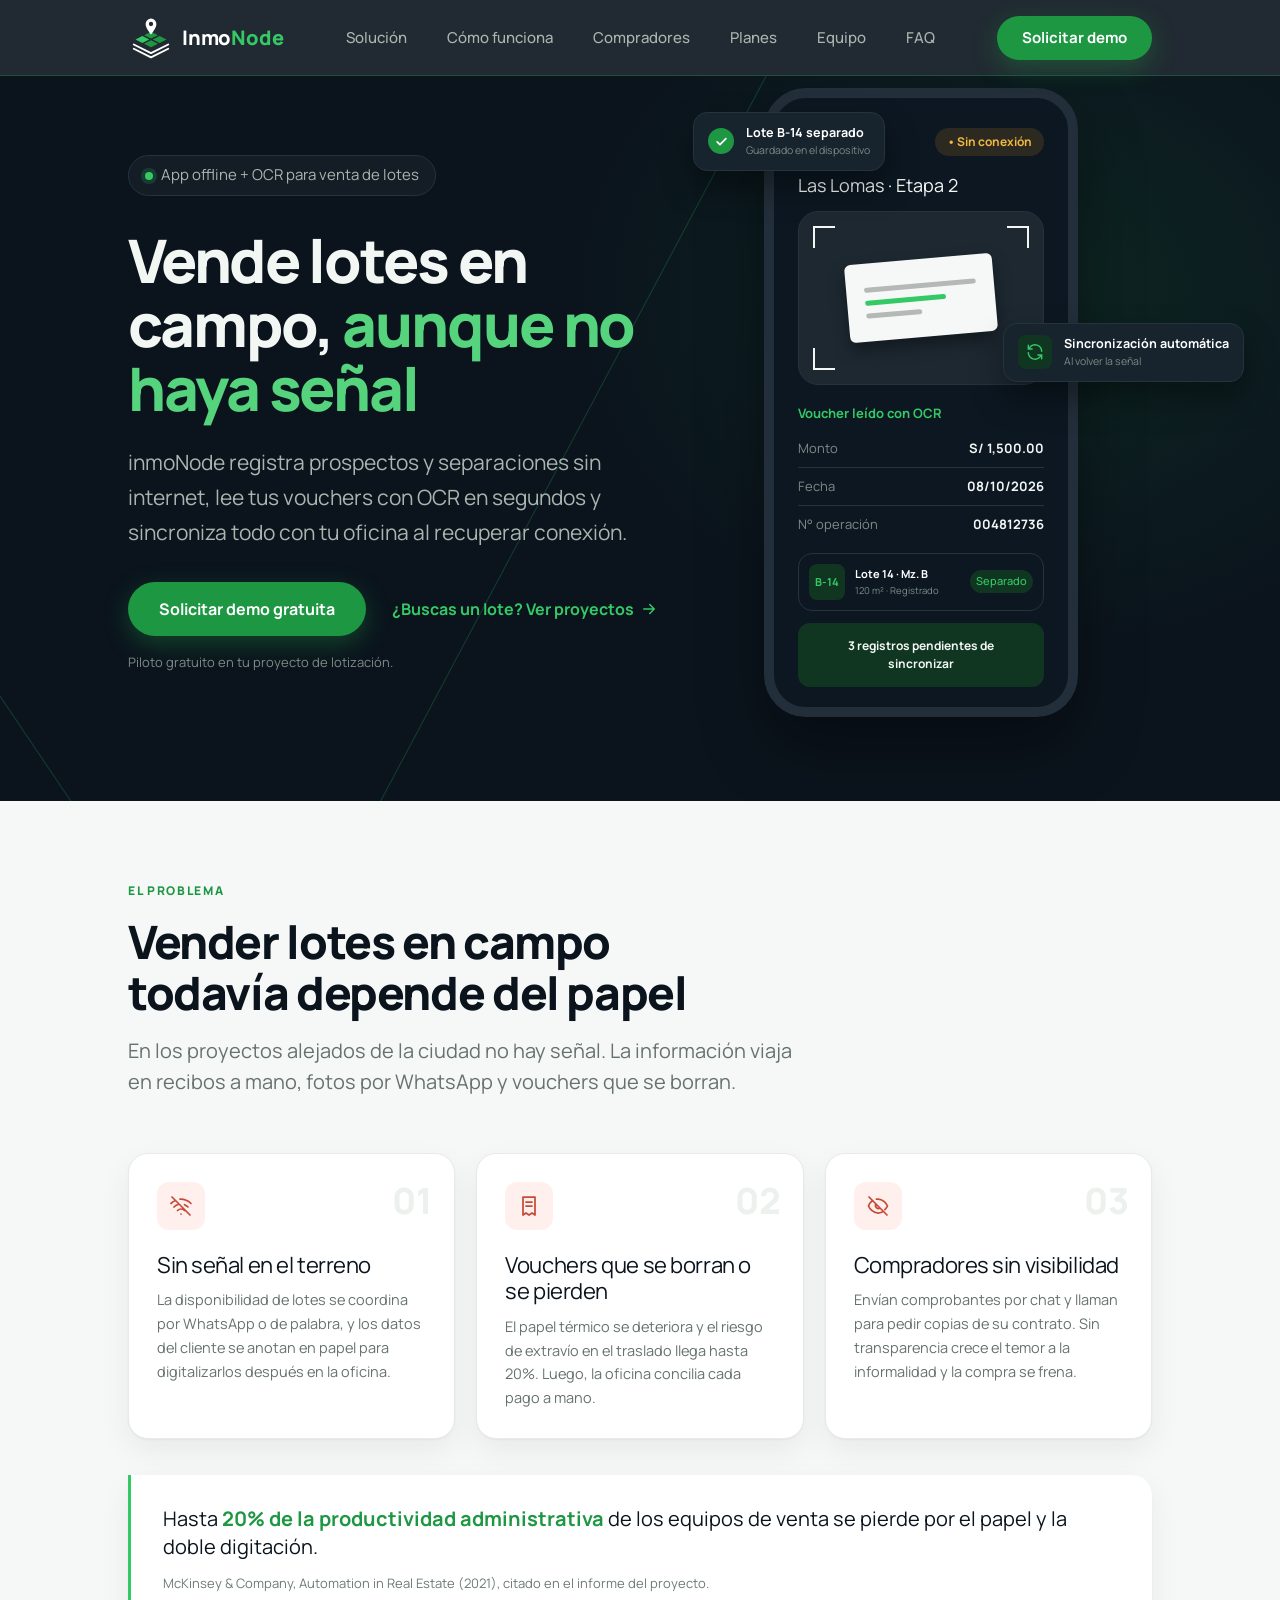
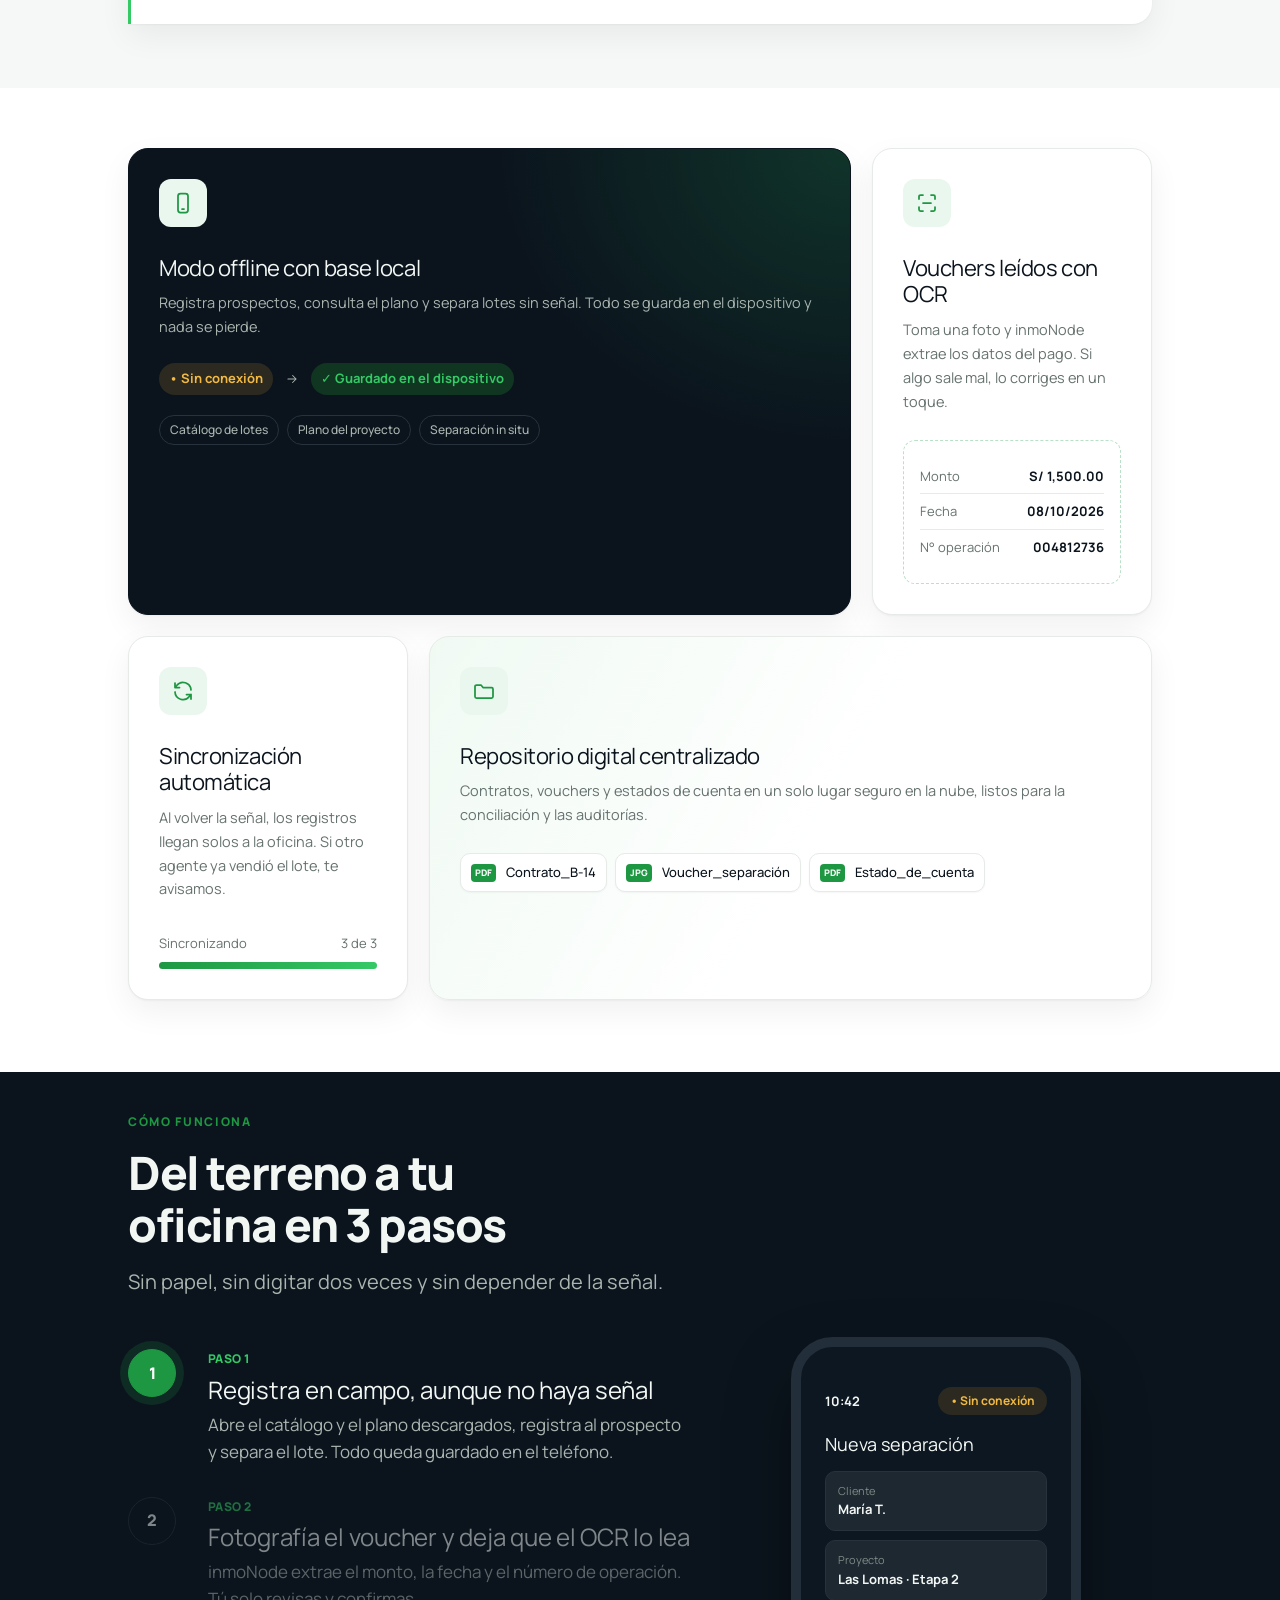
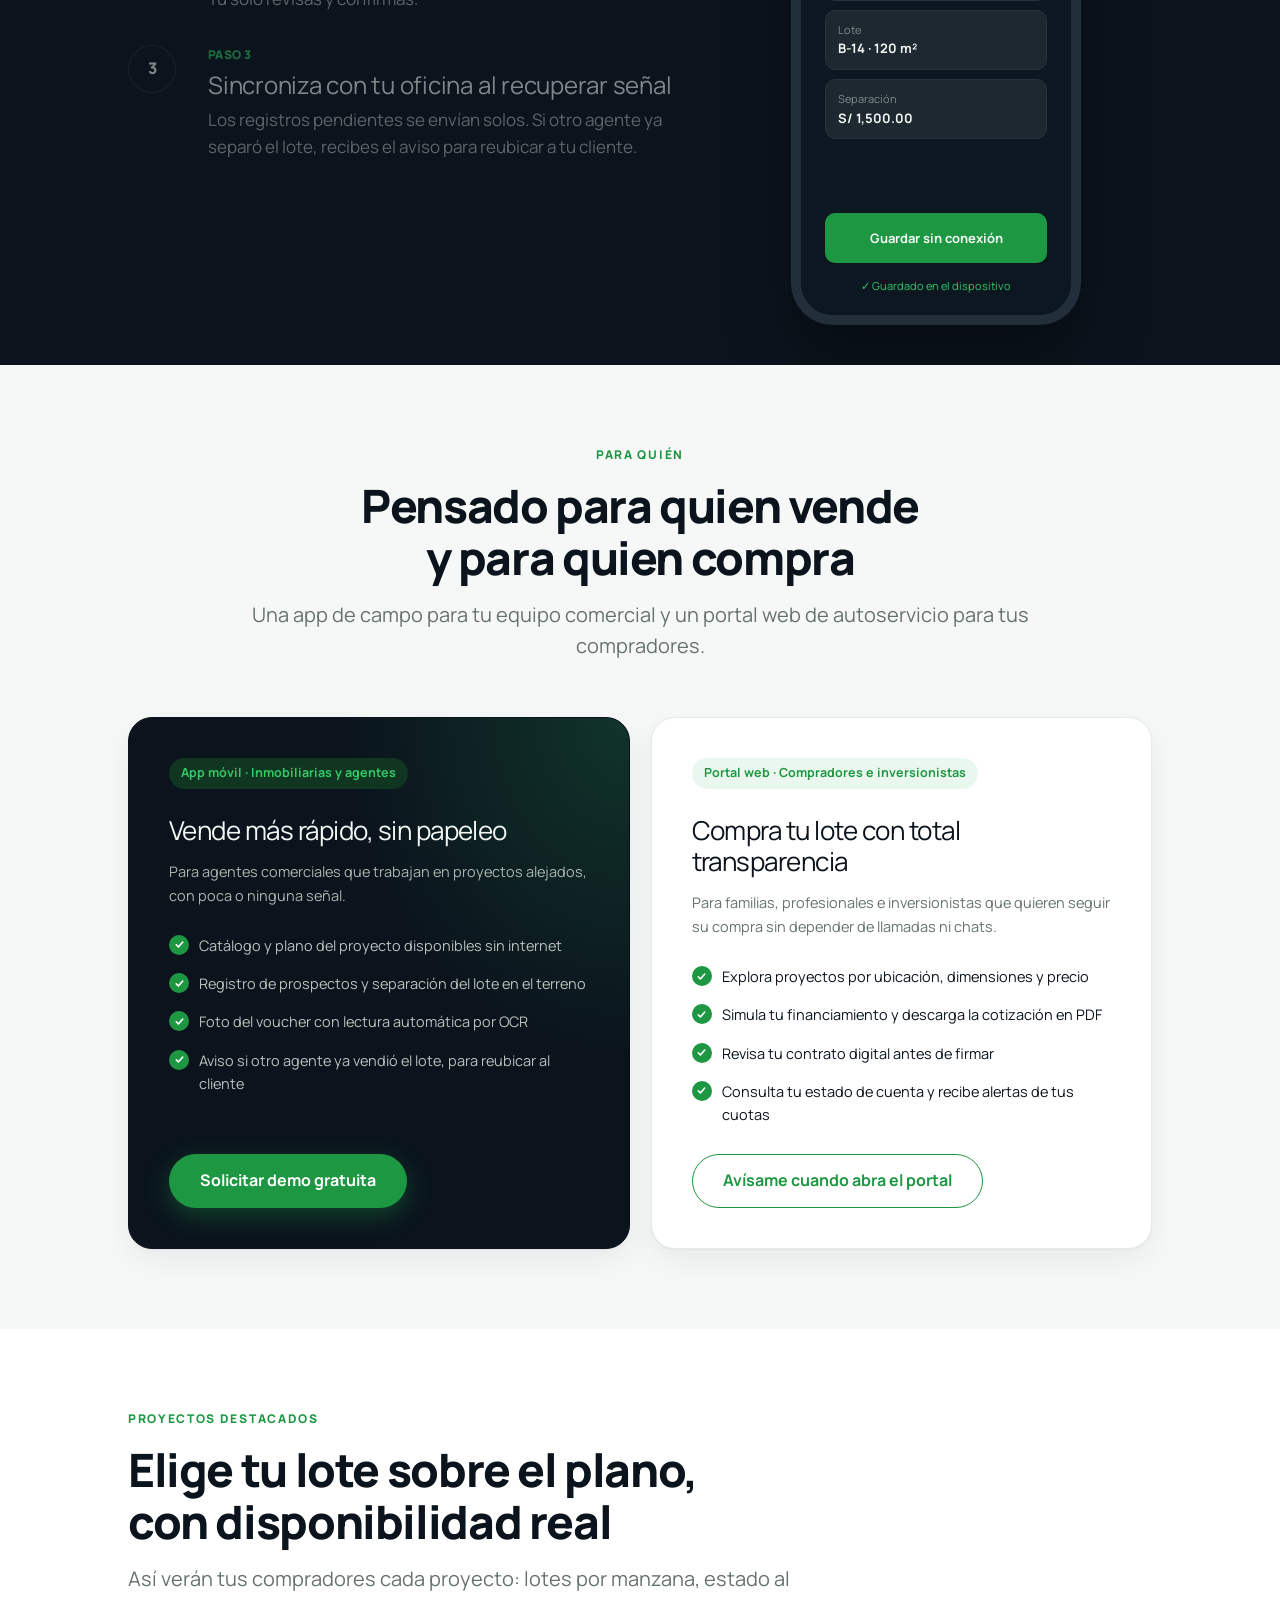
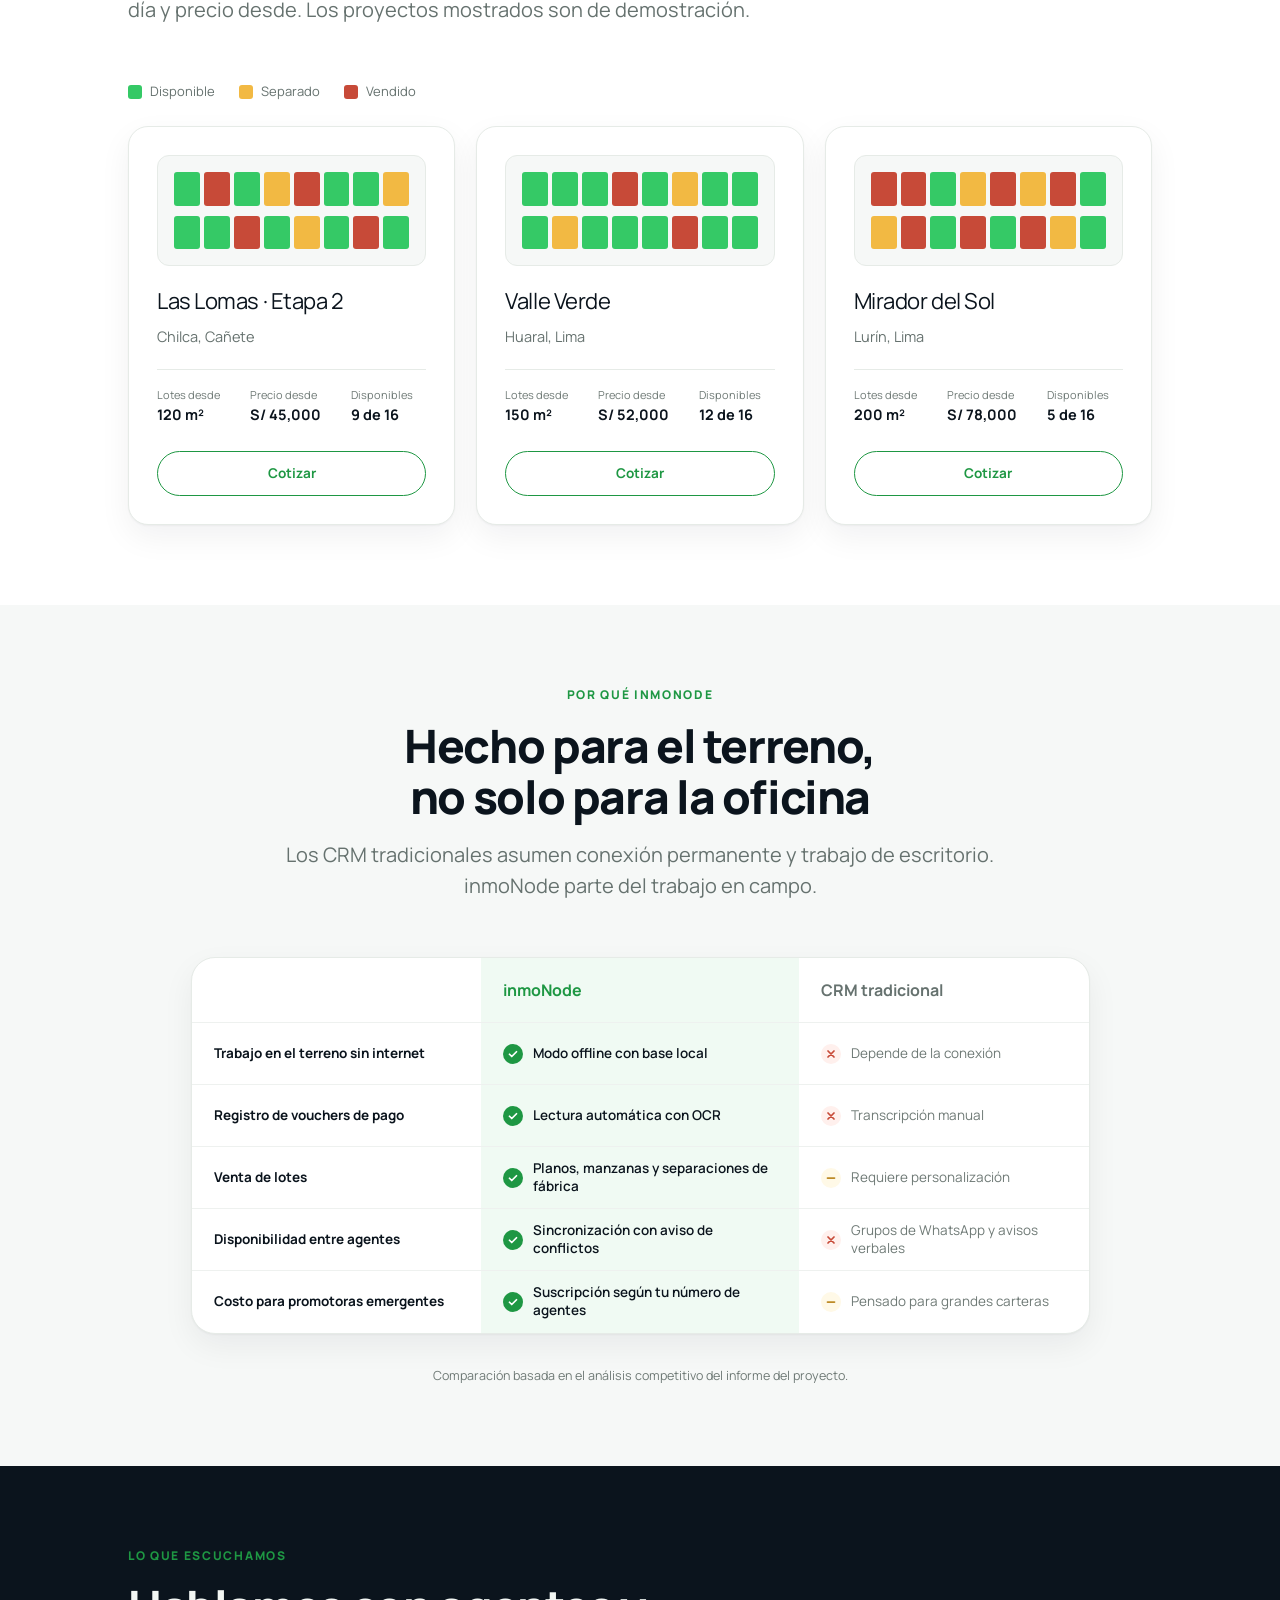
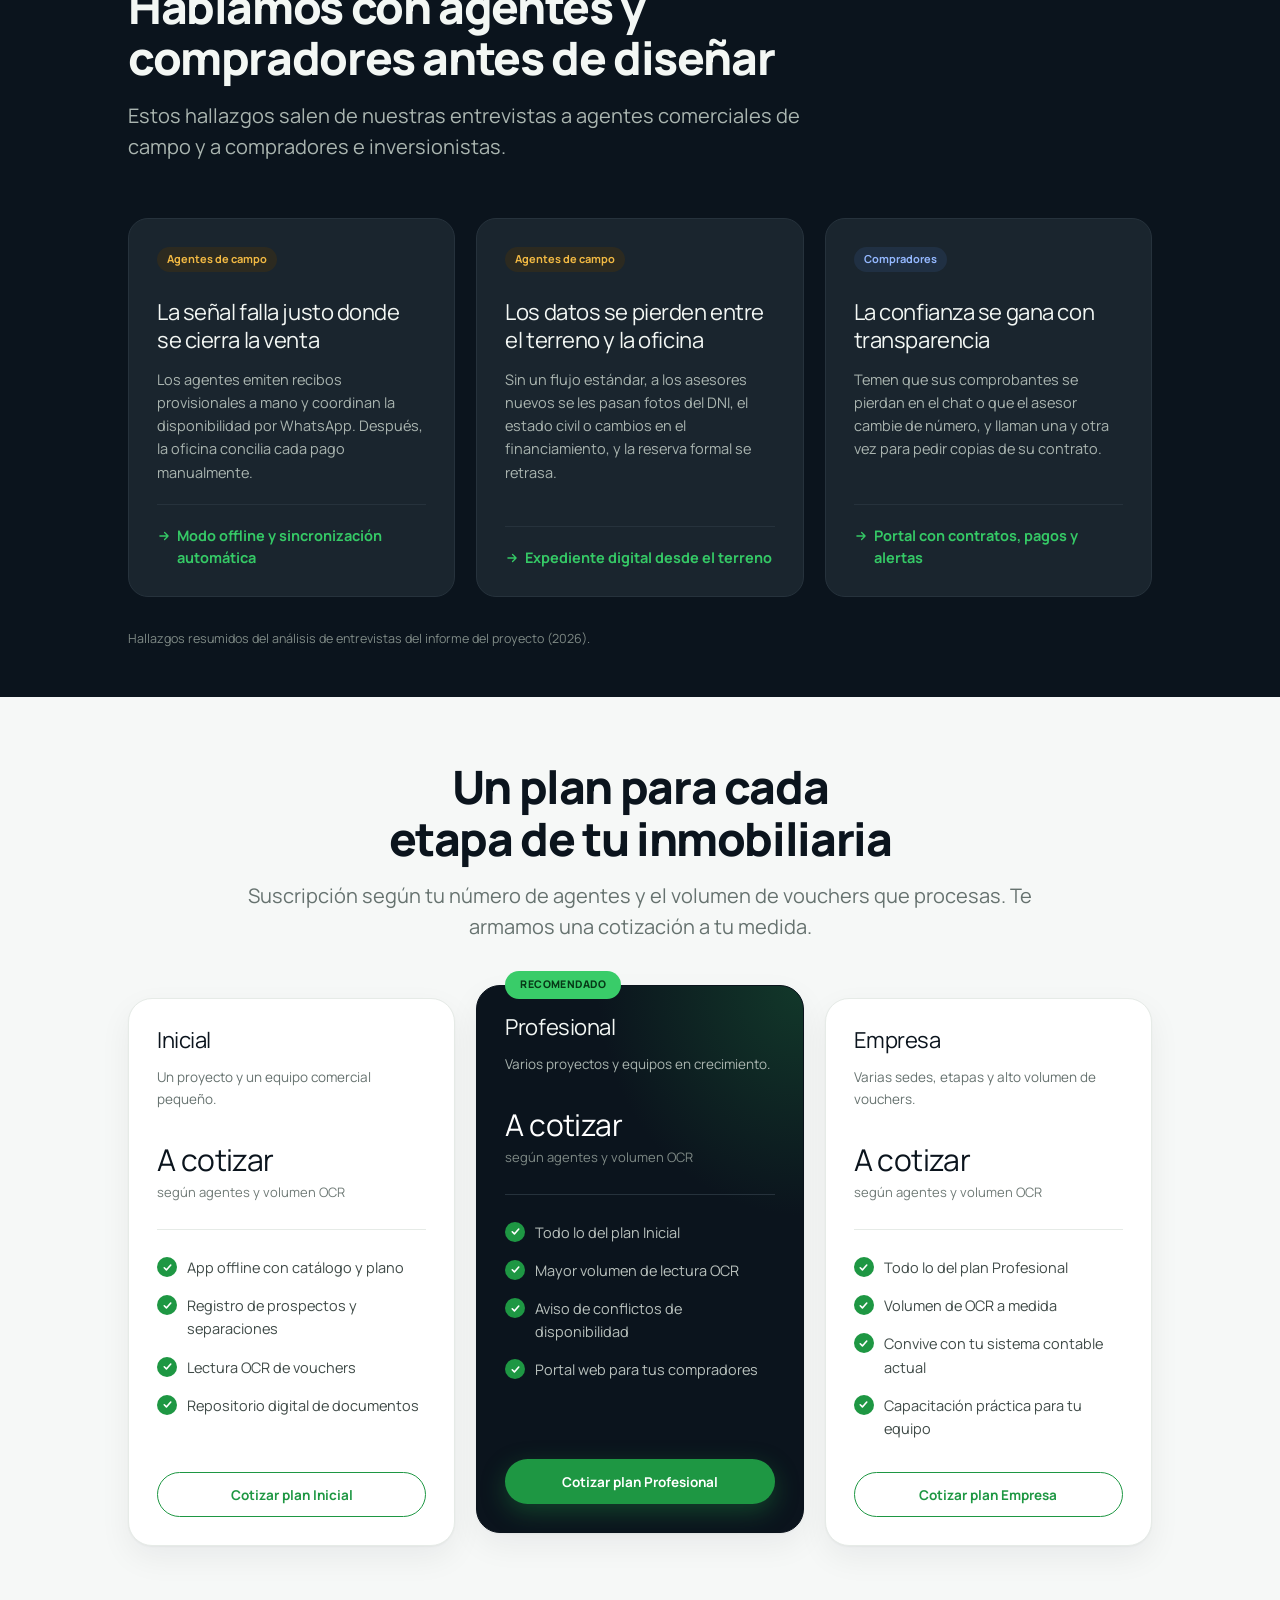
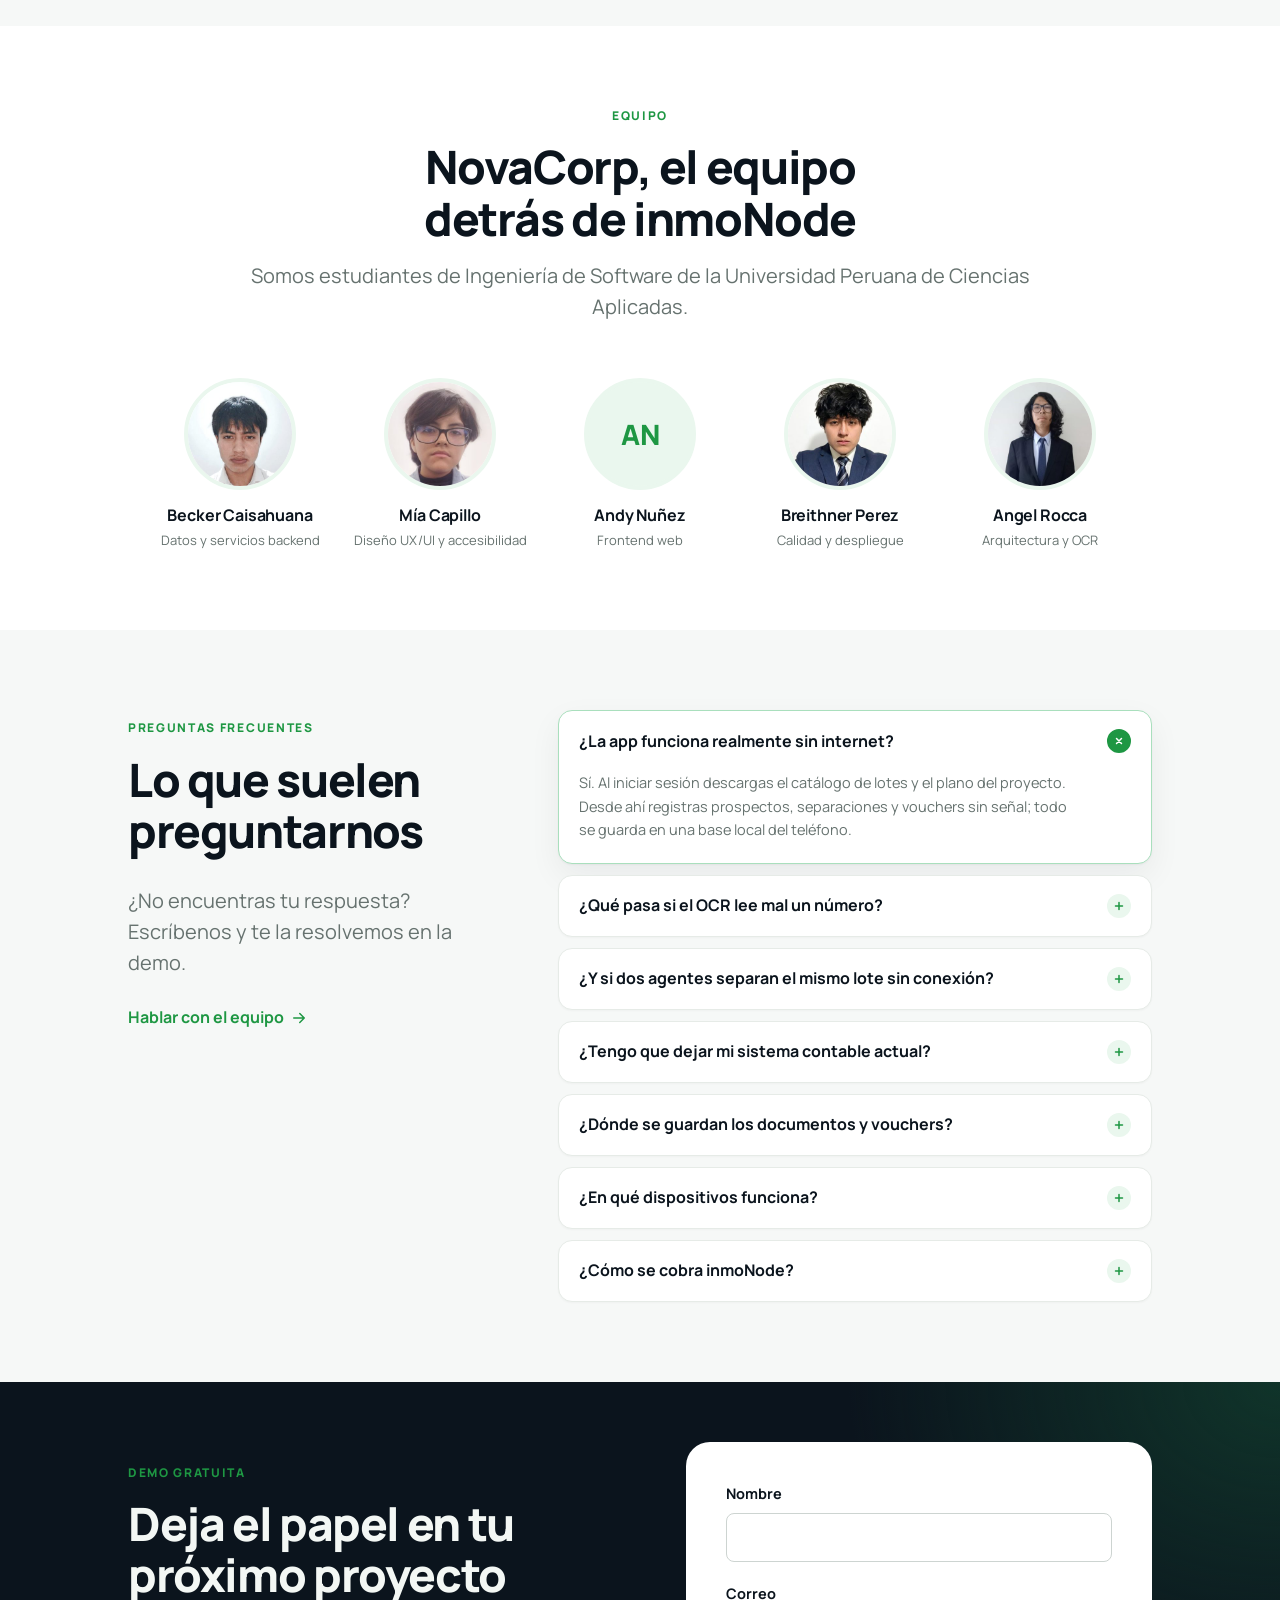
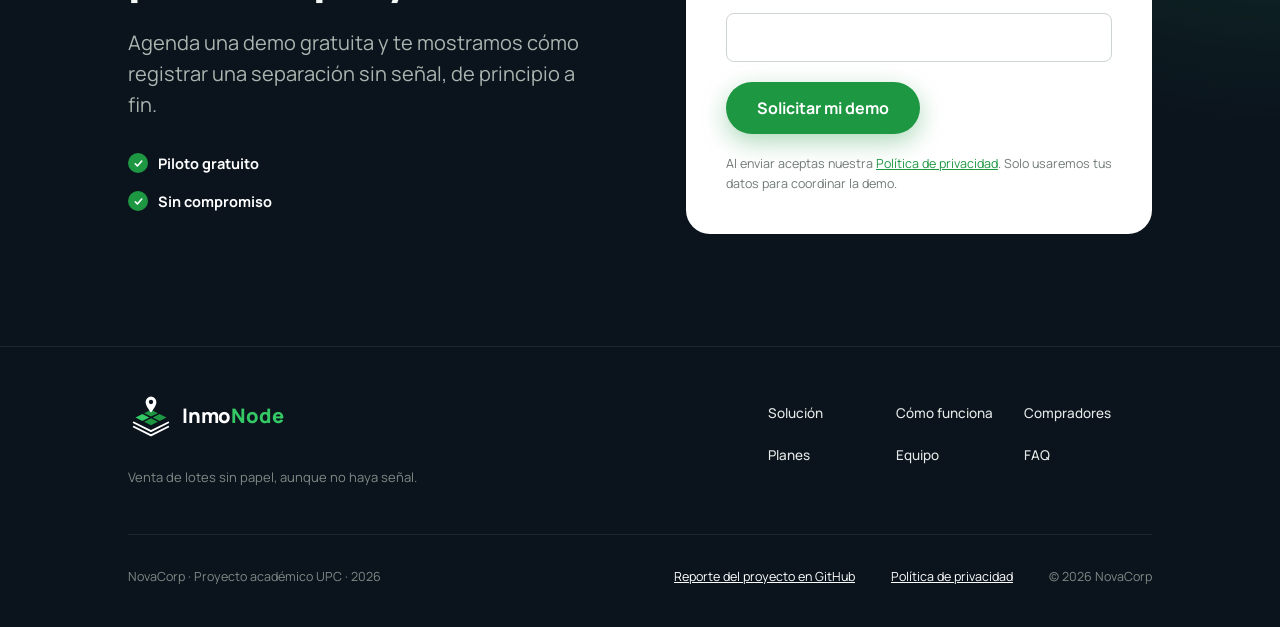
==== commit 9085a1fd: "style(landing): match typography, colors and layout to the mockup" ====
--- a/index.html
+++ b/index.html
@@ -7,7 +7,7 @@
   <meta name="description" content="Cotiza, simula tu financiamiento y gestiona la compra de tu lote con total transparencia. Accede a tus contratos y estado de cuenta inmobiliario 24/7.">
   <meta name="keywords" content="compra de lotes, proyectos inmobiliarios, simulación de crédito inmobiliario, terrenos, InmoNode, NovaCorp">
   <meta name="author" content="NovaCorp">
-  <meta name="theme-color" content="#020202">
+  <meta name="theme-color" content="#0b141d">
 
   <meta property="og:type" content="website">
   <meta property="og:locale" content="es_PE">
@@ -20,16 +20,18 @@
   <link rel="icon" href="assets/img/favicon.svg" type="image/svg+xml">
   <link rel="preconnect" href="https://fonts.googleapis.com">
   <link rel="preconnect" href="https://fonts.gstatic.com" crossorigin>
-  <link rel="stylesheet" href="https://fonts.googleapis.com/css2?family=Josefin+Sans:wght@300;400;600;700&display=swap">
+  <link rel="stylesheet" href="https://fonts.googleapis.com/css2?family=Manrope:wght@400;500;600;700;800&display=swap">
   <link rel="stylesheet" href="assets/css/tokens.css">
   <link rel="stylesheet" href="assets/css/base.css">
   <link rel="stylesheet" href="assets/css/sections.css">
+  <script src="assets/js/main.js" defer></script>
 </head>
 <body data-app-url="">
+  <a class="skip-link" href="#main">Saltar al contenido</a>
   <svg class="visually-hidden" aria-hidden="true" focusable="false">
     <symbol id="logo-mark" viewBox="0 0 64 64">
-      <path fill="#87c757" d="M20 29.2 29.6 34 20 38.8 10.4 34z"/>
-      <path fill="#319a4b" d="M32 23.2 41.6 28 32 32.8 22.4 28zM44 29.2 53.6 34 44 38.8 34.4 34zM32 35.2 41.6 40 32 44.8 22.4 40z"/>
+      <path fill="#35c966" d="M20 29.2 29.6 34 20 38.8 10.4 34z"/>
+      <path fill="#1e9743" d="M32 23.2 41.6 28 32 32.8 22.4 28zM44 29.2 53.6 34 44 38.8 34.4 34zM32 35.2 41.6 40 32 44.8 22.4 40z"/>
       <path fill="none" stroke="currentColor" stroke-width="2.5" stroke-linecap="round" stroke-linejoin="round" d="M8 41l24 12 24-12M8 47l24 12 24-12"/>
       <path fill="currentColor" fill-rule="evenodd" d="M32 27c0 0-7.5-8.5-7.5-14.5a7.5 7.5 0 0 1 15 0C39.5 18.5 32 27 32 27zm0-11.5a3 3 0 1 0 0-6 3 3 0 0 0 0 6z"/>
     </symbol>
@@ -65,10 +67,12 @@
         </ul>
       </nav>
       <div class="site-header-actions">
-        <a class="btn btn-primary" href="#demo" aria-label="Solicitar demo">
-          <span class="label-wide">Solicitar demo</span>
-          <span class="label-narrow">Demo</span>
-        </a>
+        <a class="btn btn-primary" href="#demo">Solicitar demo</a>
+        <button class="nav-toggle" type="button" aria-controls="site-nav" aria-expanded="false">
+          <span class="visually-hidden">Abrir menú</span>
+          <svg class="icon nav-toggle-open" aria-hidden="true"><use href="#icon-menu"/></svg>
+          <svg class="icon nav-toggle-close" aria-hidden="true"><use href="#icon-x"/></svg>
+        </button>
       </div>
     </div>
   </header>
@@ -89,7 +93,7 @@
 
         <div class="hero-visual" aria-hidden="true">
           <div class="phone">
-            <div class="phone-status"><span>10:42</span><span class="chip chip-offline">• Sin conexión</span></div>
+            <div class="phone-status"><span>10:42</span><span class="chip chip-warning">• Sin conexión</span></div>
             <p class="phone-title">Las Lomas · Etapa 2</p>
             <div class="scanner"><div class="voucher"><span></span><span></span><span></span></div></div>
             <p class="phone-label">Voucher leído con OCR</p>
@@ -117,7 +121,7 @@
       </div>
     </section>
 
-    <section class="section" id="problema">
+    <section class="section problem" id="problema">
       <div class="container">
         <div class="section-heading">
           <p class="eyebrow">El problema</p>
@@ -150,7 +154,7 @@
       </div>
     </section>
 
-    <section class="section section-white" id="solucion">
+    <section class="section section-white solution" id="solucion">
       <div class="container">
         <h2 class="visually-hidden">La solución de inmoNode</h2>
         <div class="solution-grid">
@@ -159,7 +163,7 @@
             <h3>Modo offline con base local</h3>
             <p>Registra prospectos, consulta el plano y separa lotes sin señal. Todo se guarda en el dispositivo y nada se pierde.</p>
             <p class="state-flow">
-              <span class="chip chip-offline">• Sin conexión</span>
+              <span class="chip chip-warning">• Sin conexión</span>
               <svg class="icon" aria-hidden="true"><use href="#icon-arrow-right"/></svg>
               <span class="chip chip-saved">✓ Guardado en el dispositivo</span>
             </p>
@@ -205,15 +209,15 @@
       </div>
     </section>
 
-    <section class="section section-dark" id="como-funciona">
-      <div class="container">
-        <div class="section-heading">
-          <p class="eyebrow">Cómo funciona</p>
-          <h2>Del terreno a tu oficina en 3 pasos</h2>
-          <p class="lead">Sin papel, sin digitar dos veces y sin depender de la señal.</p>
-        </div>
-
+    <section class="section section-dark steps-section" id="como-funciona">
+      <div class="container">
         <div class="steps-layout">
+          <div class="section-heading">
+            <p class="eyebrow">Cómo funciona</p>
+            <h2>Del terreno a tu oficina en 3 pasos</h2>
+            <p class="lead">Sin papel, sin digitar dos veces y sin depender de la señal.</p>
+          </div>
+
           <ol class="steps">
             <li class="step is-active">
               <button class="step-button" type="button" aria-controls="step-screen-1" aria-pressed="true">
@@ -250,7 +254,7 @@
           <div class="steps-visual">
             <div class="phone">
               <div class="phone-screen" id="step-screen-1">
-                <div class="phone-status"><span>10:42</span><span class="chip chip-offline">• Sin conexión</span></div>
+                <div class="phone-status"><span>10:42</span><span class="chip chip-warning">• Sin conexión</span></div>
                 <p class="phone-title">Nueva separación</p>
                 <dl class="phone-fields">
                   <div><dt>Cliente</dt><dd>María T.</dd></div>
@@ -262,7 +266,7 @@
                 <p class="phone-caption">✓ Guardado en el dispositivo</p>
               </div>
               <div class="phone-screen" id="step-screen-2" hidden>
-                <div class="phone-status"><span>10:44</span><span class="chip chip-offline">• Sin conexión</span></div>
+                <div class="phone-status"><span>10:44</span><span class="chip chip-warning">• Sin conexión</span></div>
                 <p class="phone-title">Escanear voucher</p>
                 <div class="scanner"><div class="voucher"><span></span><span></span><span></span></div></div>
                 <dl class="data-list">
@@ -444,7 +448,7 @@
       </div>
     </section>
 
-    <section class="section section-dark" id="hallazgos">
+    <section class="section section-dark findings" id="hallazgos">
       <div class="container">
         <div class="section-heading">
           <p class="eyebrow">Lo que escuchamos</p>
@@ -454,19 +458,19 @@
 
         <div class="finding-grid">
           <article class="finding-card">
-            <p class="chip chip-offline">Agentes de campo</p>
+            <p class="chip chip-warning">Agentes de campo</p>
             <h3>La señal falla justo donde se cierra la venta</h3>
             <p>Los agentes emiten recibos provisionales a mano y coordinan la disponibilidad por WhatsApp. Después, la oficina concilia cada pago manualmente.</p>
             <p class="finding-answer"><svg class="icon" aria-hidden="true"><use href="#icon-arrow-right"/></svg>Modo offline y sincronización automática</p>
           </article>
           <article class="finding-card">
-            <p class="chip chip-offline">Agentes de campo</p>
+            <p class="chip chip-warning">Agentes de campo</p>
             <h3>Los datos se pierden entre el terreno y la oficina</h3>
             <p>Sin un flujo estándar, a los asesores nuevos se les pasan fotos del DNI, el estado civil o cambios en el financiamiento, y la reserva formal se retrasa.</p>
             <p class="finding-answer"><svg class="icon" aria-hidden="true"><use href="#icon-arrow-right"/></svg>Expediente digital desde el terreno</p>
           </article>
           <article class="finding-card">
-            <p class="chip chip-saved">Compradores</p>
+            <p class="chip chip-info">Compradores</p>
             <h3>La confianza se gana con transparencia</h3>
             <p>Temen que sus comprobantes se pierdan en el chat o que el asesor cambie de número, y llaman una y otra vez para pedir copias de su contrato.</p>
             <p class="finding-answer"><svg class="icon" aria-hidden="true"><use href="#icon-arrow-right"/></svg>Portal con contratos, pagos y alertas</p>
@@ -476,10 +480,9 @@
       </div>
     </section>
 
-    <section class="section" id="planes">
+    <section class="section pricing" id="planes">
       <div class="container">
         <div class="section-heading section-heading-centered">
-          <p class="eyebrow">Planes</p>
           <h2>Un plan para cada etapa de tu inmobiliaria</h2>
           <p class="lead">Suscripción según tu número de agentes y el volumen de vouchers que procesas. Te armamos una cotización a tu medida.</p>
         </div>
@@ -621,6 +624,7 @@
         </div>
 
         <form class="demo-form" action="" method="post">
+          <input type="hidden" name="plan" id="demo-plan">
           <div class="form-field">
             <label for="demo-name">Nombre</label>
             <input type="text" id="demo-name" name="name" autocomplete="name" required aria-describedby="demo-name-error">
@@ -632,6 +636,7 @@
             <p class="form-error" id="demo-email-error" aria-live="polite"></p>
           </div>
           <button class="btn btn-primary btn-large" type="submit">Solicitar mi demo</button>
+          <p class="form-status" role="status" hidden></p>
           <p class="form-note">Al enviar aceptas nuestra <a href="privacy.html">Política de privacidad</a>. Solo usaremos tus datos para coordinar la demo.</p>
         </form>
       </div>
--- a/assets/css/tokens.css
+++ b/assets/css/tokens.css
@@ -1,51 +1,69 @@
 :root {
-  /* Brand palette */
-  --color-primary: #319a4b;
-  --color-accent: #87c757;
-  --color-ink: #020202;
-  --color-surface: #f7f8f5;
-  --color-warning: #f0f66e;
-  --color-danger: #e4572e;
+  /* Brand palette, as used in the landing page mock-up */
+  --color-primary: #1e9743;
+  --color-accent: #35c966;
+  --color-accent-soft: #55d47d;
+  --color-ink: #0b141d;
+  --color-surface: #f6f8f7;
+  --color-warning: #f2b943;
+  --color-danger: #c74a38;
+  --color-info: #94b8ff;
 
   /* Derived tones */
   --color-white: #fff;
-  --color-primary-dark: #267a3b;
-  --color-primary-tint: #e6f3e9;
-  --color-danger-dark: #b53d1c;
-  --color-danger-tint: #fcebe6;
-  --color-ink-raised: #111415;
-  --color-text-muted: #55595a;
-  --color-text-on-dark: #f7f8f5;
-  --color-text-on-dark-muted: #b4b8b3;
-  --color-border: #e1e4dd;
-  --color-border-on-dark: rgb(247 248 245 / 14%);
+  --color-primary-dark: #177a36;
+  --color-primary-deep: #103622;
+  --color-primary-tint: #eaf7ee;
+  --color-primary-wash: #f0faf3;
+  --color-primary-line: #b8e1c7;
+  --color-danger-dark: #b4402f;
+  --color-danger-tint: #fff0ed;
+  --color-warning-dark: #bd8a26;
+  --color-warning-tint: #fff9e7;
+  --color-warning-deep: #2c2a20;
+  --color-info-deep: #203043;
+  --color-ink-header: #141d26;
+  --color-ink-raised: #1a252e;
+  --color-ink-field: #1d2831;
+  --color-text-muted: #66726f;
+  --color-text-subtle: #6f7a76;
+  --color-text-on-dark: #f3f7f4;
+  --color-text-on-dark-muted: #aab5b0;
+  --color-text-on-dark-subtle: #7f8a86;
+  --color-border: #e6ebe7;
+  --color-border-strong: #cdd4d1;
+  --color-border-on-dark: #26323c;
 
   /* Typography */
-  --font-family: "Josefin Sans", "Segoe UI", system-ui, sans-serif;
-  --font-size-display: clamp(2.5rem, 5vw, 3.5rem);
-  --font-size-h1: 2.5rem;
-  --font-size-h2: 2rem;
-  --font-size-h3: 1.5rem;
-  --font-size-lead: 1.125rem;
+  --font-family: "Manrope", "Segoe UI", system-ui, sans-serif;
+  --font-size-display: clamp(2.5rem, 11.5vw, 3.75rem);
+  --font-size-h2: clamp(2rem, 9vw, 2.875rem);
+  --font-size-h3: 1.375rem;
+  --font-size-lead: clamp(1.125rem, 4.6vw, 1.25rem);
   --font-size-body: 1rem;
-  --font-size-small: 0.875rem;
+  --font-size-card: 0.90625rem;
+  --font-size-small: 0.8125rem;
+  --font-size-tiny: 0.75rem;
 
   /* Spacing, 8 px base unit */
   --space-1: 8px;
   --space-2: 16px;
   --space-3: 24px;
   --space-4: 32px;
+  --space-5: 40px;
   --space-6: 48px;
+  --space-7: 56px;
   --space-8: 64px;
-  --space-12: 96px;
+  --space-10: 80px;
 
   /* Shape and elevation */
   --radius-small: 8px;
-  --radius-medium: 16px;
-  --radius-large: 24px;
+  --radius-medium: 12px;
+  --radius-large: 20px;
+  --radius-xlarge: 24px;
   --radius-pill: 999px;
-  --shadow-card: 0 8px 24px rgb(2 2 2 / 5%);
-  --shadow-button: 0 8px 24px rgb(49 154 75 / 32%);
+  --shadow-card: 0 1px 2px rgb(11 20 29 / 4%), 0 12px 32px rgb(11 20 29 / 6%);
+  --shadow-button: 0 8px 24px rgb(30 151 67 / 36%);
 
-  --header-height: 72px;
+  --header-height: 75px;
 }
--- a/assets/css/base.css
+++ b/assets/css/base.css
@@ -56,23 +56,27 @@
 
 h1,
 h2 {
-  font-weight: 700;
-  line-height: 1.15;
-  letter-spacing: -0.01em;
+  font-weight: 800;
+  text-wrap: balance;
 }
 
 h1 {
-  font-size: var(--font-size-h1);
+  font-size: var(--font-size-display);
+  line-height: 1.07;
+  letter-spacing: -0.035em;
 }
 
 h2 {
   font-size: var(--font-size-h2);
+  line-height: 1.12;
+  letter-spacing: -0.03em;
 }
 
 h3 {
   font-size: var(--font-size-h3);
   font-weight: 400;
-  line-height: 1.25;
+  line-height: 1.2;
+  letter-spacing: -0.02em;
 }
 
 .visually-hidden {
@@ -84,15 +88,37 @@
   white-space: nowrap;
 }
 
+.skip-link {
+  position: absolute;
+  top: var(--space-1);
+  left: var(--space-1);
+  z-index: 30;
+  padding: var(--space-1) var(--space-2);
+  font-weight: 700;
+  color: var(--color-ink);
+  background: var(--color-accent);
+  border-radius: var(--radius-small);
+  transform: translateY(-200%);
+}
+
+.skip-link:focus {
+  transform: none;
+}
+
+:focus-visible {
+  outline: 3px solid var(--color-accent);
+  outline-offset: 3px;
+}
+
 /* Layout */
 
 .container {
-  width: min(100% - 48px, 1136px);
+  width: min(100% - 32px, 1024px);
   margin-inline: auto;
 }
 
 .section {
-  padding-block: var(--space-8);
+  padding-block: var(--space-7);
 }
 
 .section-white {
@@ -105,8 +131,8 @@
 }
 
 .section-heading {
-  max-width: 640px;
-  margin-bottom: var(--space-6);
+  max-width: 680px;
+  margin-bottom: var(--space-5);
 }
 
 .section-heading-centered {
@@ -117,20 +143,17 @@
 
 .eyebrow {
   margin-bottom: var(--space-2);
-  font-size: var(--font-size-small);
-  font-weight: 700;
-  letter-spacing: 0.12em;
+  font-size: var(--font-size-tiny);
+  font-weight: 800;
+  letter-spacing: 0.14em;
   text-transform: uppercase;
-  color: var(--color-primary-dark);
-}
-
-.section-dark .eyebrow {
-  color: var(--color-accent);
+  color: var(--color-primary);
 }
 
 .lead {
   margin-top: var(--space-2);
   font-size: var(--font-size-lead);
+  line-height: 1.55;
   color: var(--color-text-muted);
 }
 
@@ -139,13 +162,13 @@
 }
 
 .footnote {
-  margin-top: var(--space-3);
-  font-size: var(--font-size-small);
-  color: var(--color-text-muted);
+  margin-top: var(--space-4);
+  font-size: 0.78125rem;
+  color: var(--color-text-subtle);
 }
 
 .section-dark .footnote {
-  color: var(--color-text-on-dark-muted);
+  color: var(--color-text-on-dark-subtle);
 }
 
 /* Icons */
@@ -166,9 +189,9 @@
   width: 48px;
   height: 48px;
   place-items: center;
-  color: var(--color-primary-dark);
+  color: var(--color-primary);
   background: var(--color-primary-tint);
-  border-radius: 12px;
+  border-radius: var(--radius-medium);
 }
 
 .icon-box-danger {
@@ -183,14 +206,14 @@
   align-items: center;
   justify-content: center;
   min-height: 48px;
-  padding: 4px var(--space-3) 0;
-  font-size: 1.1875rem;
+  padding: 0 var(--space-3);
+  font-size: var(--font-size-body);
   font-weight: 700;
   line-height: 1.2;
   text-align: center;
   text-decoration: none;
   cursor: pointer;
-  border: 2px solid transparent;
+  border: 1.5px solid transparent;
   border-radius: var(--radius-pill);
   transition: background-color 0.2s, color 0.2s, box-shadow 0.2s;
 }
@@ -206,8 +229,8 @@
 }
 
 .btn-outline {
-  color: var(--color-primary-dark);
-  background: transparent;
+  color: var(--color-primary);
+  background: var(--color-white);
   border-color: var(--color-primary);
 }
 
@@ -216,7 +239,8 @@
 }
 
 .btn-large {
-  min-height: 56px;
+  min-height: 54px;
+  padding-inline: 30px;
 }
 
 .btn-block {
@@ -226,13 +250,18 @@
 
 .link-arrow {
   display: inline-flex;
-  gap: var(--space-1);
+  gap: 6px;
   align-items: center;
   min-height: 48px;
-  font-size: var(--font-size-lead);
   font-weight: 700;
-  color: var(--color-primary-dark);
+  color: var(--color-primary);
   text-decoration: none;
+}
+
+.link-arrow .icon {
+  width: 18px;
+  height: 18px;
+  stroke-width: 2;
 }
 
 .link-arrow:hover {
@@ -247,40 +276,45 @@
 
 .chip {
   display: inline-flex;
-  gap: var(--space-1);
+  gap: 6px;
   align-items: center;
-  padding: 6px var(--space-2) 3px;
-  font-size: var(--font-size-small);
-  font-weight: 600;
-  line-height: 1.4;
+  padding: 5px 12px;
+  font-size: var(--font-size-tiny);
+  font-weight: 700;
+  line-height: 1.5;
   border-radius: var(--radius-pill);
 }
 
-.chip-offline {
+.chip-warning {
   color: var(--color-warning);
-  background: rgb(240 246 110 / 12%);
+  background: var(--color-warning-deep);
 }
 
 .chip-saved {
   color: var(--color-accent);
-  background: rgb(49 154 75 / 24%);
+  background: var(--color-primary-deep);
+}
+
+.chip-info {
+  color: var(--color-info);
+  background: var(--color-info-deep);
 }
 
 .chip-outline {
-  font-weight: 400;
+  font-weight: 500;
   color: var(--color-text-on-dark);
   border: 1px solid var(--color-border-on-dark);
 }
 
 .chip-tint {
-  color: var(--color-primary-dark);
+  color: var(--color-primary);
   background: var(--color-primary-tint);
 }
 
 /* Cards */
 
 .card {
-  padding: var(--space-4);
+  padding: 28px;
   background: var(--color-white);
   border: 1px solid var(--color-border);
   border-radius: var(--radius-large);
@@ -289,12 +323,14 @@
 
 .card-dark {
   color: var(--color-text-on-dark);
-  background: linear-gradient(135deg, var(--color-ink) 55%, #123a1d 140%);
+  background: linear-gradient(120deg, var(--color-ink) 55%, #10342a 135%);
   border-color: var(--color-ink);
 }
 
 .card h3 + p {
-  margin-top: var(--space-1);
+  margin-top: 10px;
+  font-size: var(--font-size-card);
+  line-height: 1.65;
   color: var(--color-text-muted);
 }
 
@@ -305,11 +341,12 @@
 .check-list {
   display: grid;
   gap: 12px;
+  font-size: var(--font-size-card);
 }
 
 .check-list li {
   display: flex;
-  gap: 12px;
+  gap: 10px;
   align-items: flex-start;
 }
 
@@ -317,9 +354,9 @@
   flex: none;
   width: 20px;
   height: 20px;
-  margin-top: 2px;
+  margin-top: 1px;
   content: "";
-  background: var(--color-primary) url("data:image/svg+xml,%3Csvg xmlns='http://www.w3.org/2000/svg' viewBox='0 0 24 24' fill='none' stroke='%23fff' stroke-width='3' stroke-linecap='round' stroke-linejoin='round'%3E%3Cpath d='M6 12.5l4 4 8-9'/%3E%3C/svg%3E") center / 14px no-repeat;
+  background: var(--color-primary) url("data:image/svg+xml,%3Csvg xmlns='http://www.w3.org/2000/svg' viewBox='0 0 24 24' fill='none' stroke='%23fff' stroke-width='3' stroke-linecap='round' stroke-linejoin='round'%3E%3Cpath d='M6 12.5l4 4 8-9'/%3E%3C/svg%3E") center / 13px no-repeat;
   border-radius: 50%;
 }
 
@@ -333,7 +370,7 @@
   display: flex;
   gap: var(--space-2);
   justify-content: space-between;
-  padding-block: var(--space-1);
+  padding-block: 7px;
   border-bottom: 1px solid var(--color-border);
 }
 
@@ -349,18 +386,35 @@
   font-weight: 700;
 }
 
-@media (min-width: 600px) {
-  .btn {
-    padding-inline: var(--space-4);
-  }
-}
-
-@media (min-width: 960px) {
+@media (min-width: 768px) {
+  .container {
+    width: min(100% - 64px, 1024px);
+  }
+
   .section {
-    padding-block: var(--space-12);
+    padding-block: var(--space-10);
   }
 
   .section-heading {
-    margin-bottom: var(--space-8);
-  }
-}
+    margin-bottom: var(--space-7);
+  }
+}
+
+@media (min-width: 1100px) {
+  .container {
+    width: min(100% - 144px, 1024px);
+  }
+}
+
+@media (prefers-reduced-motion: reduce) {
+  html {
+    scroll-behavior: auto;
+  }
+
+  *,
+  *::before,
+  *::after {
+    transition-duration: 0.01ms !important;
+    animation-duration: 0.01ms !important;
+  }
+}
--- a/assets/css/sections.css
+++ b/assets/css/sections.css
@@ -5,8 +5,8 @@
   top: 0;
   z-index: 20;
   color: var(--color-text-on-dark);
-  background: rgb(2 2 2 / 92%);
-  border-bottom: 1px solid var(--color-border-on-dark);
+  background: rgb(20 29 38 / 94%);
+  border-bottom: 1px solid #22503a;
   backdrop-filter: blur(12px);
 }
 
@@ -15,17 +15,18 @@
   gap: var(--space-2);
   align-items: center;
   justify-content: space-between;
-  min-height: var(--header-height);
+  min-height: 68px;
 }
 
 .brand {
   display: inline-flex;
   gap: var(--space-1);
   align-items: center;
-  font-size: 1.5rem;
-  font-weight: 700;
+  font-size: 1.125rem;
+  font-weight: 800;
   line-height: 1;
-  color: var(--color-text-on-dark);
+  letter-spacing: -0.01em;
+  color: var(--color-white);
   text-decoration: none;
 }
 
@@ -35,12 +36,8 @@
   height: 40px;
 }
 
-.brand-name {
-  padding-top: 6px;
-}
-
 .brand-name span {
-  color: var(--color-primary);
+  color: var(--color-accent);
 }
 
 .site-nav {
@@ -51,7 +48,8 @@
   display: flex;
   align-items: center;
   min-height: 48px;
-  padding-top: 4px;
+  font-size: 0.9375rem;
+  font-weight: 500;
   color: var(--color-text-on-dark-muted);
   text-decoration: none;
 }
@@ -67,34 +65,74 @@
 }
 
 .site-header .btn {
-  padding-inline: 20px;
+  min-height: 40px;
+  padding-inline: 18px;
+  font-size: 0.84375rem;
   white-space: nowrap;
 }
 
-.label-narrow {
+.nav-toggle {
+  display: grid;
+  width: 40px;
+  height: 40px;
+  padding: 0;
+  place-items: center;
+  color: var(--color-text-on-dark);
+  cursor: pointer;
+  background: none;
+  border: 1px solid var(--color-border-on-dark);
+  border-radius: var(--radius-medium);
+}
+
+.nav-toggle .icon {
+  width: 20px;
+  height: 20px;
+}
+
+.nav-toggle-close,
+.nav-toggle[aria-expanded="true"] .nav-toggle-open {
   display: none;
 }
 
-@media (max-width: 479px) {
+.nav-toggle[aria-expanded="true"] .nav-toggle-close {
+  display: block;
+}
+
+@media (max-width: 959px) {
+  .site-nav {
+    position: absolute;
+    top: 100%;
+    right: 0;
+    left: 0;
+    padding: var(--space-1) var(--space-2) var(--space-3);
+    background: var(--color-ink-header);
+    border-bottom: 1px solid var(--color-border-on-dark);
+  }
+
+  .site-nav.is-open {
+    display: block;
+  }
+
+  .site-nav a {
+    font-size: var(--font-size-body);
+    border-bottom: 1px solid var(--color-border-on-dark);
+  }
+}
+
+@media (min-width: 960px) {
+  .site-header-inner {
+    min-height: var(--header-height);
+  }
+
   .brand {
     font-size: 1.25rem;
   }
 
   .brand-mark {
-    width: 32px;
-    height: 32px;
-  }
-
-  .label-wide {
-    display: none;
-  }
-
-  .label-narrow {
-    display: inline;
-  }
-}
-
-@media (min-width: 960px) {
+    width: 46px;
+    height: 46px;
+  }
+
   .site-nav {
     display: block;
   }
@@ -105,7 +143,13 @@
   }
 
   .site-header .btn {
+    min-height: 44px;
     padding-inline: var(--space-3);
+    font-size: 0.9375rem;
+  }
+
+  .nav-toggle {
+    display: none;
   }
 }
 
@@ -113,10 +157,10 @@
 
 .hero {
   position: relative;
-  padding-block: var(--space-8);
+  padding-block: var(--space-7) var(--space-8);
   overflow: hidden;
   background:
-    radial-gradient(60% 80% at 85% 15%, rgb(49 154 75 / 20%), transparent 70%),
+    radial-gradient(50% 70% at 80% 30%, rgb(30 151 67 / 14%), transparent 70%),
     var(--color-ink);
 }
 
@@ -126,8 +170,8 @@
   pointer-events: none;
   content: "";
   background:
-    linear-gradient(112deg, transparent calc(58% - 1px), rgb(49 154 75 / 30%) 58%, transparent calc(58% + 1px)),
-    linear-gradient(56deg, transparent calc(6% - 1px), rgb(49 154 75 / 30%) 6%, transparent calc(6% + 1px));
+    linear-gradient(118deg, transparent calc(46% - 1px), rgb(53 201 102 / 22%) 46%, transparent calc(46% + 1px)),
+    linear-gradient(56deg, transparent calc(4% - 1px), rgb(53 201 102 / 22%) 4%, transparent calc(4% + 1px));
 }
 
 .hero-inner {
@@ -138,39 +182,44 @@
 }
 
 .hero-chip {
-  padding-block: 10px 6px;
+  padding: var(--space-1) var(--space-2);
   margin-bottom: var(--space-4);
-  font-size: var(--font-size-body);
+  font-size: 0.9375rem;
+  font-weight: 400;
+  color: var(--color-text-on-dark-muted);
+  background: var(--color-ink-header);
 }
 
 .status-dot {
   width: 8px;
   height: 8px;
-  margin-bottom: 4px;
+  margin-right: 2px;
   background: var(--color-accent);
   border-radius: 50%;
+  box-shadow: 0 0 0 4px rgb(53 201 102 / 18%);
 }
 
 .hero-title {
-  font-size: var(--font-size-display);
-  line-height: 1.05;
+  max-width: 520px;
+  text-wrap: wrap;
 }
 
 .text-accent {
-  color: var(--color-accent);
+  color: var(--color-accent-soft);
 }
 
 .hero-lead {
-  max-width: 32em;
+  max-width: 510px;
   margin-top: var(--space-3);
-  font-size: 1.25rem;
+  font-size: clamp(1.1875rem, 4.8vw, 1.3125rem);
+  line-height: 1.68;
   color: var(--color-text-on-dark-muted);
 }
 
 .hero-actions {
   display: flex;
   flex-wrap: wrap;
-  gap: var(--space-1) var(--space-4);
+  gap: var(--space-1) 26px;
   align-items: center;
   margin-top: var(--space-4);
 }
@@ -178,14 +227,13 @@
 .hero-note {
   margin-top: var(--space-2);
   font-size: var(--font-size-small);
-  color: var(--color-text-on-dark-muted);
-}
-
+  color: var(--color-text-on-dark-subtle);
+}
 
 .hero-visual {
   position: relative;
   justify-self: center;
-  width: min(100%, 320px);
+  width: min(100%, 314px);
 }
 
 .float-card {
@@ -193,27 +241,28 @@
   display: flex;
   gap: 12px;
   align-items: center;
-  padding: 12px var(--space-2);
-  font-size: 0.75rem;
-  line-height: 1.4;
-  color: var(--color-text-on-dark-muted);
-  background: var(--color-ink-raised);
+  padding: 11px 14px;
+  font-size: 0.65625rem;
+  line-height: 1.5;
+  color: var(--color-text-on-dark-subtle);
+  white-space: nowrap;
+  background: #17232d;
   border: 1px solid var(--color-border-on-dark);
-  border-radius: var(--radius-medium);
-  box-shadow: 0 16px 32px rgb(0 0 0 / 40%);
+  border-radius: 14px;
+  box-shadow: 0 16px 32px rgb(0 0 0 / 36%);
 }
 
 .float-card strong {
   display: block;
-  font-size: var(--font-size-small);
-  color: var(--color-text-on-dark);
+  font-size: 0.78125rem;
+  color: var(--color-white);
 }
 
 .float-card-icon {
   display: grid;
   flex: none;
-  width: 32px;
-  height: 32px;
+  width: 26px;
+  height: 26px;
   place-items: center;
   color: var(--color-white);
   background: var(--color-primary);
@@ -221,81 +270,100 @@
 }
 
 .float-card-icon .icon {
-  width: 18px;
-  height: 18px;
-  stroke-width: 2.5;
+  width: 15px;
+  height: 15px;
+  stroke-width: 2.75;
 }
 
 .float-card-saved {
-  top: -24px;
-  left: -8px;
+  top: 24px;
+  left: -12px;
 }
 
 .float-card-sync {
-  top: 200px;
-  right: -8px;
+  top: 235px;
+  right: -12px;
 }
 
 .float-card-sync .float-card-icon {
+  width: 34px;
+  height: 34px;
   color: var(--color-accent);
-  background: rgb(49 154 75 / 24%);
+  background: var(--color-primary-deep);
   border-radius: var(--radius-small);
+}
+
+.float-card-sync .float-card-icon .icon {
+  width: 20px;
+  height: 20px;
+  stroke-width: 1.75;
 }
 
 @media (min-width: 960px) {
   .hero {
-    padding-block: var(--space-12);
+    padding-block: 12px 84px;
   }
 
   .hero-inner {
-    grid-template-columns: 1.15fr 0.85fr;
+    grid-template-columns: minmax(0, 1fr) 388px;
+    gap: var(--space-5);
+  }
+
+  .hero-copy {
+    padding-top: var(--space-3);
+  }
+
+  .hero-visual {
+    justify-self: start;
   }
 
   .float-card-saved {
-    top: 0;
-    left: -88px;
+    left: -71px;
   }
 
   .float-card-sync {
-    top: 240px;
-    right: -120px;
+    right: auto;
+    left: 239px;
   }
 }
 
 /* Phone mock-up */
 
 .phone {
-  padding: var(--space-3) var(--space-2) var(--space-2);
+  padding: 30px var(--space-3) 20px;
   color: var(--color-text-on-dark);
-  background: #0a0c0c;
-  border: 8px solid #1f2426;
-  border-radius: 40px;
-  box-shadow: 0 32px 64px rgb(0 0 0 / 50%);
+  background: #0c1721;
+  border: 10px solid #222e39;
+  border-radius: 42px;
+  box-shadow: 0 32px 64px rgb(0 0 0 / 40%);
 }
 
 .phone .data-row {
+  padding-block: var(--space-1);
   border-color: var(--color-border-on-dark);
 }
 
 .phone .data-row dt {
-  color: var(--color-text-on-dark-muted);
+  color: var(--color-text-on-dark-subtle);
 }
 
 .phone-status {
   display: flex;
   align-items: center;
   justify-content: space-between;
+  min-height: 28px;
   font-size: var(--font-size-small);
-  font-weight: 600;
+  font-weight: 700;
 }
 
 .phone-title {
-  margin-block: var(--space-2);
-  font-size: 1.25rem;
+  margin-block: 18px 14px;
+  font-size: 1.125rem;
+  line-height: 1.3;
 }
 
 .phone-label {
-  margin-block: var(--space-2) 4px;
+  margin-block: 18px 6px;
   font-size: var(--font-size-small);
   font-weight: 700;
   color: var(--color-accent);
@@ -304,79 +372,80 @@
 .scanner {
   position: relative;
   display: grid;
-  height: 152px;
+  height: 174px;
   place-items: center;
-  background: rgb(247 248 245 / 8%);
-  border-radius: var(--radius-medium);
+  background: var(--color-ink-field);
+  border: 1px solid var(--color-border-on-dark);
+  border-radius: var(--radius-large);
 }
 
 .scanner::before {
   position: absolute;
-  inset: var(--space-2);
+  inset: 14px;
   content: "";
   background:
-    linear-gradient(to right, var(--color-surface) 2px, transparent 2px) 0 0,
-    linear-gradient(to bottom, var(--color-surface) 2px, transparent 2px) 0 0,
-    linear-gradient(to left, var(--color-surface) 2px, transparent 2px) 100% 0,
-    linear-gradient(to bottom, var(--color-surface) 2px, transparent 2px) 100% 0,
-    linear-gradient(to right, var(--color-surface) 2px, transparent 2px) 0 100%,
-    linear-gradient(to top, var(--color-surface) 2px, transparent 2px) 0 100%,
-    linear-gradient(to left, var(--color-surface) 2px, transparent 2px) 100% 100%,
-    linear-gradient(to top, var(--color-surface) 2px, transparent 2px) 100% 100%;
+    linear-gradient(to right, var(--color-text-on-dark) 2px, transparent 2px) 0 0,
+    linear-gradient(to bottom, var(--color-text-on-dark) 2px, transparent 2px) 0 0,
+    linear-gradient(to left, var(--color-text-on-dark) 2px, transparent 2px) 100% 0,
+    linear-gradient(to bottom, var(--color-text-on-dark) 2px, transparent 2px) 100% 0,
+    linear-gradient(to right, var(--color-text-on-dark) 2px, transparent 2px) 0 100%,
+    linear-gradient(to top, var(--color-text-on-dark) 2px, transparent 2px) 0 100%,
+    linear-gradient(to left, var(--color-text-on-dark) 2px, transparent 2px) 100% 100%,
+    linear-gradient(to top, var(--color-text-on-dark) 2px, transparent 2px) 100% 100%;
   background-repeat: no-repeat;
-  background-size: 20px 20px;
+  background-size: 22px 22px;
 }
 
 .voucher {
   display: grid;
   gap: var(--space-1);
   align-content: center;
-  width: 144px;
-  height: 72px;
-  padding: var(--space-2);
+  width: 148px;
+  height: 78px;
+  padding: 18px;
   background: var(--color-surface);
   border-radius: 6px;
-  box-shadow: 0 8px 16px rgb(0 0 0 / 40%);
-  transform: rotate(-6deg);
+  box-shadow: 0 8px 16px rgb(0 0 0 / 36%);
+  transform: rotate(-5deg);
 }
 
 .voucher span {
-  height: 4px;
-  background: #b4b8b3;
+  height: 5px;
+  background: #b4b9b6;
   border-radius: var(--radius-pill);
 }
 
 .voucher span:nth-child(2) {
-  width: 70%;
-  background: var(--color-primary);
+  width: 72%;
+  background: var(--color-accent);
 }
 
 .voucher span:nth-child(3) {
-  width: 45%;
+  width: 50%;
 }
 
 .lot-item {
   display: flex;
-  gap: 12px;
-  align-items: center;
-  padding: 12px;
-  margin-top: var(--space-2);
-  font-size: 0.75rem;
-  color: var(--color-text-on-dark-muted);
+  gap: 10px;
+  align-items: center;
+  padding: 10px;
+  margin-top: 10px;
+  font-size: 0.59375rem;
+  color: var(--color-text-on-dark-subtle);
   border: 1px solid var(--color-border-on-dark);
-  border-radius: var(--radius-medium);
+  border-radius: 14px;
 }
 
 .lot-code {
   display: grid;
   flex: none;
-  width: 40px;
-  height: 40px;
-  padding-top: 3px;
+  width: 36px;
+  height: 36px;
   place-items: center;
+  font-size: 0.6875rem;
   font-weight: 700;
   color: var(--color-accent);
-  background: rgb(49 154 75 / 24%);
+  background: var(--color-primary-deep);
   border-radius: var(--radius-small);
 }
 
@@ -386,24 +455,26 @@
 
 .lot-info strong {
   display: block;
-  font-size: var(--font-size-small);
-  color: var(--color-text-on-dark);
+  font-size: 0.6875rem;
+  color: var(--color-white);
   white-space: nowrap;
 }
 
 .lot-item .chip {
-  padding-inline: 10px;
+  padding: 3px 6px;
+  font-size: 0.6875rem;
+  font-weight: 500;
+}
+
+.phone-banner {
+  padding: 14px var(--space-4);
+  margin-top: 12px;
   font-size: 0.75rem;
-}
-
-.phone-banner {
-  padding: var(--space-2) var(--space-2) 12px;
-  margin-top: var(--space-2);
-  font-size: var(--font-size-small);
-  font-weight: 600;
+  font-weight: 700;
+  line-height: 1.5;
   text-align: center;
-  background: rgb(49 154 75 / 28%);
-  border-radius: 12px;
+  background: var(--color-primary-deep);
+  border-radius: var(--radius-medium);
 }
 
 .sync-progress p {
@@ -415,16 +486,20 @@
 
 .progress-bar {
   display: block;
-  height: 8px;
+  height: 7px;
   background: linear-gradient(90deg, var(--color-primary), var(--color-accent));
   border-radius: var(--radius-pill);
 }
 
 /* Problem */
 
+.problem {
+  padding-bottom: var(--space-8);
+}
+
 .problem-grid {
   display: grid;
-  gap: var(--space-3);
+  gap: 21px;
   counter-reset: problem;
 }
 
@@ -435,59 +510,78 @@
 
 .problem-card::after {
   position: absolute;
-  top: var(--space-4);
-  right: var(--space-4);
-  font-size: 2.5rem;
-  font-weight: 700;
-  line-height: 1;
-  color: var(--color-border);
+  top: 22px;
+  right: 22px;
+  font-size: 2.25rem;
+  font-weight: 800;
+  line-height: 1.4;
+  color: #edf1ee;
   content: counter(problem, decimal-leading-zero);
 }
 
 .problem-card h3 {
-  margin-top: var(--space-3);
+  margin-top: 22px;
 }
 
 .stat-banner {
-  padding: var(--space-4);
-  margin-top: var(--space-4);
+  padding: 30px var(--space-4);
+  margin-top: 36px;
   background: var(--color-white);
-  border-left: 4px solid var(--color-primary);
-  border-radius: 0 var(--radius-medium) var(--radius-medium) 0;
+  border-left: 3px solid var(--color-accent);
+  border-radius: 0 var(--radius-large) var(--radius-large) 0;
   box-shadow: var(--shadow-card);
 }
 
 .stat-banner blockquote {
   margin: 0;
-  font-size: 1.25rem;
+  font-size: clamp(1.0625rem, 4.4vw, 1.25rem);
   line-height: 1.4;
 }
 
 .stat-banner strong {
-  color: var(--color-primary-dark);
+  font-weight: 700;
+  color: var(--color-primary);
 }
 
 .stat-banner figcaption {
-  margin-top: var(--space-1);
+  margin-top: 12px;
   font-size: var(--font-size-small);
-  color: var(--color-text-muted);
+  color: var(--color-text-subtle);
 }
 
 @media (min-width: 768px) {
   .problem-grid {
     grid-template-columns: repeat(3, 1fr);
   }
+
+  .problem-card {
+    min-height: 283px;
+  }
 }
 
 /* Solution */
 
+.solution {
+  padding-block: 60px 72px;
+}
+
 .solution-grid {
   display: grid;
-  gap: var(--space-3);
+  gap: 21px;
+}
+
+.solution-card {
+  padding: 30px;
 }
 
 .solution-card h3 {
-  margin-top: var(--space-3);
+  margin-top: 28px;
+}
+
+.solution-card-offline {
+  background:
+    radial-gradient(70% 90% at 100% 0%, #10342a, transparent 70%),
+    var(--color-ink);
 }
 
 .state-flow {
@@ -496,102 +590,131 @@
   gap: var(--space-1) 12px;
   align-items: center;
   margin-top: var(--space-3);
+  color: var(--color-text-on-dark-muted);
+}
+
+.state-flow .chip {
+  padding: 6px 10px;
+  font-size: var(--font-size-small);
+}
+
+.state-flow .icon {
+  width: 14px;
+  height: 14px;
 }
 
 .chip-row {
   display: flex;
   flex-wrap: wrap;
   gap: var(--space-1);
-  margin-top: var(--space-2);
+  margin-top: 20px;
+}
+
+.chip-row .chip {
+  padding: 5px 10px;
+  color: var(--color-text-on-dark-muted);
 }
 
 .ocr-result {
-  padding: var(--space-1) var(--space-2);
-  margin-top: var(--space-3);
-  border: 1px dashed var(--color-primary);
-  border-radius: 12px;
+  padding: 18px var(--space-2);
+  margin-top: 26px;
+  border: 1px dashed var(--color-primary-line);
+  border-radius: var(--radius-medium);
 }
 
 .solution-card .sync-progress {
-  margin-top: var(--space-3);
+  margin-top: 32px;
+  color: var(--color-text-muted);
 }
 
 .solution-card-repository {
-  background: linear-gradient(135deg, var(--color-primary-tint), var(--color-white) 60%);
+  background: linear-gradient(120deg, var(--color-primary-wash), var(--color-white) 55%);
 }
 
 .file-row {
   display: flex;
   flex-wrap: wrap;
   gap: var(--space-1);
-  margin-top: var(--space-3);
+  margin-top: 26px;
 }
 
 .file-chip {
   display: inline-flex;
-  gap: var(--space-1);
-  align-items: center;
-  padding: var(--space-1) 12px 6px;
+  gap: 10px;
+  align-items: center;
+  min-height: 39px;
+  padding: 0 10px;
   font-size: var(--font-size-small);
+  font-weight: 500;
   background: var(--color-white);
   border: 1px solid var(--color-border);
-  border-radius: 12px;
+  border-radius: 10px;
+  box-shadow: 0 1px 2px rgb(11 20 29 / 4%);
 }
 
 .file-chip span {
-  padding: 4px 4px 1px;
-  font-size: 0.625rem;
-  font-weight: 700;
-  line-height: 1.2;
+  padding: 3px 4px;
+  font-size: 0.5625rem;
+  font-weight: 800;
+  line-height: 1.3;
   color: var(--color-white);
-  background: var(--color-primary-dark);
+  background: var(--color-primary);
   border-radius: 4px;
 }
 
 @media (min-width: 960px) {
   .solution-grid {
-    grid-template-columns: repeat(12, 1fr);
-  }
-
-  .solution-card-offline,
+    grid-template-columns: 280px 1fr 280px;
+  }
+
+  .solution-card-offline {
+    grid-column: span 2;
+    min-height: 354px;
+  }
+
   .solution-card-repository {
-    grid-column: span 8;
-  }
-
-  .solution-card-ocr,
-  .solution-card-sync {
-    grid-column: span 4;
-  }
-
-  .solution-card-offline {
-    padding: var(--space-6);
+    grid-column: span 2;
+  }
+
+  .solution-card-sync,
+  .solution-card-repository {
+    min-height: 343px;
   }
 }
 
 /* How it works */
 
+.steps-section {
+  padding-block: var(--space-5);
+  overflow: hidden;
+}
+
 .steps-layout {
   display: grid;
-  gap: var(--space-6);
-  align-items: center;
+  gap: var(--space-5);
+}
+
+.steps-layout .section-heading {
+  margin-bottom: 0;
 }
 
 .steps {
   display: grid;
   gap: var(--space-1);
+  align-self: end;
 }
 
 .step-button {
   display: flex;
-  gap: var(--space-3);
+  gap: 32px;
   width: 100%;
-  padding: var(--space-2);
+  padding: 12px 0;
   text-align: left;
   cursor: pointer;
   background: none;
   border: 0;
   border-radius: var(--radius-medium);
-  opacity: 0.6;
+  opacity: 0.5;
   transition: opacity 0.2s;
 }
 
@@ -605,9 +728,8 @@
   flex: none;
   width: 48px;
   height: 48px;
-  padding-top: 3px;
   place-items: center;
-  font-weight: 700;
+  font-weight: 800;
   border: 1px solid var(--color-border-on-dark);
   border-radius: 50%;
 }
@@ -616,47 +738,55 @@
   color: var(--color-white);
   background: var(--color-primary);
   border-color: var(--color-primary);
-  box-shadow: 0 0 0 8px rgb(49 154 75 / 20%);
+  box-shadow: 0 0 0 8px rgb(30 151 67 / 18%);
 }
 
 .step-body {
   display: grid;
-  gap: 4px;
+  gap: 6px;
 }
 
 .step-label {
-  font-size: var(--font-size-small);
-  font-weight: 700;
-  letter-spacing: 0.08em;
+  font-size: var(--font-size-tiny);
+  font-weight: 800;
+  letter-spacing: 0.04em;
   text-transform: uppercase;
   color: var(--color-accent);
 }
 
 .step-title {
-  font-size: var(--font-size-h3);
+  font-size: clamp(1.25rem, 5vw, 1.5rem);
   line-height: 1.25;
+  letter-spacing: -0.01em;
 }
 
 .step-text {
+  max-width: 480px;
+  font-size: 1.0625rem;
   color: var(--color-text-on-dark-muted);
 }
 
 .steps-visual {
   justify-self: center;
-  width: min(100%, 320px);
+  width: min(100%, 290px);
+}
+
+.steps-visual .phone {
+  min-height: 549px;
+  padding-top: var(--space-5);
 }
 
 .phone-fields div {
-  padding: 12px var(--space-2) var(--space-1);
-  margin-bottom: var(--space-1);
-  background: rgb(247 248 245 / 8%);
+  padding: 10px 12px;
+  margin-bottom: 9px;
+  background: var(--color-ink-field);
   border: 1px solid var(--color-border-on-dark);
-  border-radius: 12px;
+  border-radius: 10px;
 }
 
 .phone-fields dt {
-  font-size: 0.75rem;
-  color: var(--color-text-on-dark-muted);
+  font-size: 0.6875rem;
+  color: var(--color-text-on-dark-subtle);
 }
 
 .phone-fields dd {
@@ -665,47 +795,75 @@
 }
 
 .phone-action {
-  padding: var(--space-2) var(--space-2) 12px;
-  margin-top: var(--space-3);
+  display: grid;
+  min-height: 50px;
+  place-items: center;
+  margin-top: 74px;
+  font-size: var(--font-size-small);
   font-weight: 700;
-  text-align: center;
   background: var(--color-primary);
-  border-radius: 12px;
+  border-radius: 10px;
 }
 
 .phone-caption {
-  margin-top: 12px;
-  font-size: var(--font-size-small);
+  margin-top: 14px;
+  font-size: 0.6875rem;
   color: var(--color-accent);
   text-align: center;
 }
 
+.steps-visual .scanner {
+  height: 140px;
+  margin-bottom: 12px;
+}
+
+.steps-visual .scanner + .data-list + .phone-action {
+  margin-top: 28px;
+}
+
 .sync-queue li {
   display: flex;
   align-items: center;
   justify-content: space-between;
-  padding: 12px;
-  margin-bottom: var(--space-1);
-  font-size: 0.75rem;
-  color: var(--color-text-on-dark-muted);
+  padding: 10px 12px;
+  margin-bottom: 9px;
+  font-size: 0.6875rem;
+  color: var(--color-text-on-dark-subtle);
+  background: var(--color-ink-field);
   border: 1px solid var(--color-border-on-dark);
-  border-radius: 12px;
+  border-radius: 10px;
 }
 
 .sync-queue strong {
   display: block;
   font-size: var(--font-size-small);
-  color: var(--color-text-on-dark);
+  color: var(--color-white);
 }
 
 .phone .sync-progress {
-  margin-top: var(--space-3);
+  margin-top: var(--space-4);
 }
 
 @media (min-width: 960px) {
   .steps-layout {
-    grid-template-columns: 1.2fr 0.8fr;
-    gap: var(--space-8);
+    grid-template-columns: minmax(0, 1fr) 290px;
+    column-gap: var(--space-8);
+    padding-right: 71px;
+  }
+
+  .steps-visual {
+    grid-row: span 2;
+    grid-column: 2;
+    align-self: end;
+  }
+
+  .steps-layout .section-heading {
+    grid-column: 1;
+  }
+
+  .steps {
+    grid-column: 1;
+    padding-bottom: var(--space-3);
   }
 }
 
@@ -713,25 +871,48 @@
 
 .audience-grid {
   display: grid;
-  gap: var(--space-3);
+  gap: 21px;
 }
 
 .audience-card {
   display: flex;
   flex-direction: column;
   align-items: flex-start;
+  border-radius: var(--radius-xlarge);
+}
+
+.audience-card.card-dark {
+  background:
+    radial-gradient(80% 90% at 100% 0%, #10342a, transparent 70%),
+    var(--color-ink);
+}
+
+.audience-card .chip {
+  padding: 6px 12px;
+  font-size: 0.78125rem;
 }
 
 .audience-card h3 {
-  margin-top: var(--space-3);
-  font-size: 1.75rem;
+  margin-top: 26px;
+  font-size: clamp(1.375rem, 5.6vw, 1.625rem);
+}
+
+.audience-card h3 + p {
+  margin-top: 14px;
 }
 
 .audience-card .check-list {
-  margin-block: var(--space-3) var(--space-4);
+  gap: 15px;
+  margin-block: 26px 28px;
+}
+
+.audience-card.card-dark .check-list {
+  color: #b9c1bd;
 }
 
 .audience-card .btn {
+  min-height: 54px;
+  padding-inline: 30px;
   margin-top: auto;
 }
 
@@ -741,7 +922,7 @@
   }
 
   .audience-card {
-    padding: 40px;
+    padding: var(--space-5);
   }
 }
 
@@ -764,19 +945,14 @@
 
 .lot {
   display: block;
-  width: 16px;
-  height: 16px;
+  width: 14px;
+  height: 14px;
   background: var(--color-accent);
   border-radius: 3px;
 }
 
-.lot-legend .lot {
-  margin-bottom: 3px;
-}
-
 .lot-reserved {
   background: var(--color-warning);
-  box-shadow: inset 0 0 0 1px rgb(2 2 2 / 24%);
 }
 
 .lot-sold {
@@ -785,7 +961,7 @@
 
 .project-grid {
   display: grid;
-  gap: var(--space-3);
+  gap: 21px;
 }
 
 .project-card {
@@ -795,10 +971,11 @@
 
 .lot-map {
   display: grid;
-  gap: 12px;
+  gap: 10px;
   padding: var(--space-2);
-  margin-bottom: var(--space-3);
+  margin-bottom: 22px;
   background: var(--color-surface);
+  border: 1px solid var(--color-border);
   border-radius: var(--radius-medium);
 }
 
@@ -811,7 +988,7 @@
 .lot-block .lot {
   width: auto;
   height: auto;
-  aspect-ratio: 1 / 1.4;
+  aspect-ratio: 1 / 1.3;
 }
 
 .project-card h3 a {
@@ -827,21 +1004,24 @@
   grid-template-columns: repeat(3, auto);
   gap: var(--space-2);
   padding-top: var(--space-2);
-  margin-block: var(--space-3);
+  margin-block: 20px var(--space-3);
   border-top: 1px solid var(--color-border);
 }
 
 .project-facts dt {
-  font-size: 0.75rem;
-  color: var(--color-text-muted);
+  font-size: 0.6875rem;
+  color: var(--color-text-subtle);
 }
 
 .project-facts dd {
+  font-size: var(--font-size-card);
   font-weight: 700;
 }
 
 .project-card .btn {
+  min-height: 45px;
   margin-top: auto;
+  font-size: 0.84375rem;
 }
 
 @media (min-width: 768px) {
@@ -853,26 +1033,29 @@
 /* Comparison */
 
 .comparison {
-  max-width: 912px;
+  max-width: 899px;
   margin-inline: auto;
   overflow-x: auto;
   background: var(--color-white);
   border: 1px solid var(--color-border);
-  border-radius: var(--radius-large);
+  border-radius: var(--radius-xlarge);
   box-shadow: var(--shadow-card);
 }
 
 .comparison-table {
   width: 100%;
   min-width: 640px;
+  font-size: 0.84375rem;
+  line-height: 1.3;
   text-align: left;
   border-collapse: collapse;
 }
 
 .comparison-table th,
 .comparison-table td {
-  padding: 20px var(--space-3) var(--space-2);
-  border-bottom: 1px solid var(--color-border);
+  height: 62px;
+  padding: 12px 22px;
+  border-bottom: 1px solid #eef1ef;
 }
 
 .comparison-table tbody tr:last-child > * {
@@ -880,26 +1063,30 @@
 }
 
 .comparison-table thead th {
-  font-size: var(--font-size-lead);
+  height: 65px;
+  font-size: var(--font-size-body);
+  font-weight: 700;
   color: var(--color-text-muted);
 }
 
 .comparison-table thead .comparison-own {
-  color: var(--color-primary-dark);
+  color: var(--color-primary);
 }
 
 .comparison-table tbody th {
-  width: 32%;
+  width: 32.3%;
+  font-weight: 700;
 }
 
 .comparison-table tbody td {
   position: relative;
-  padding-left: 60px;
-  color: var(--color-text-muted);
+  padding-left: 52px;
+  color: var(--color-text-subtle);
 }
 
 .comparison-table .comparison-own {
-  background: #eef7f0;
+  width: 35.4%;
+  background: var(--color-primary-wash);
 }
 
 .comparison-table tbody .comparison-own {
@@ -910,19 +1097,19 @@
 .mark {
   position: absolute;
   top: 50%;
-  left: var(--space-3);
-  display: grid;
-  width: 24px;
-  height: 24px;
+  left: 22px;
+  display: grid;
+  width: 20px;
+  height: 20px;
   place-items: center;
   border-radius: 50%;
   transform: translateY(-50%);
 }
 
 .mark .icon {
-  width: 14px;
-  height: 14px;
-  stroke-width: 3;
+  width: 12px;
+  height: 12px;
+  stroke-width: 3.5;
 }
 
 .mark-yes {
@@ -931,55 +1118,125 @@
 }
 
 .mark-no {
-  color: var(--color-danger-dark);
+  color: var(--color-danger);
   background: var(--color-danger-tint);
 }
 
 .mark-partial {
-  color: #5f6210;
-  background: rgb(240 246 110 / 48%);
+  color: var(--color-warning-dark);
+  background: var(--color-warning-tint);
 }
 
 .comparison-note {
   text-align: center;
 }
 
+@media (max-width: 639px) {
+  .comparison {
+    overflow: visible;
+    background: none;
+    border: 0;
+    box-shadow: none;
+  }
+
+  .comparison-table {
+    min-width: 0;
+  }
+
+  .comparison-table thead {
+    position: absolute;
+    width: 1px;
+    height: 1px;
+    overflow: hidden;
+    clip-path: inset(50%);
+  }
+
+  .comparison-table tbody tr {
+    display: block;
+    margin-bottom: var(--space-2);
+    overflow: hidden;
+    background: var(--color-white);
+    border: 1px solid var(--color-border);
+    border-radius: var(--radius-large);
+  }
+
+  .comparison-table tbody th,
+  .comparison-table tbody td {
+    display: block;
+    width: auto;
+    height: auto;
+    padding-block: 14px;
+  }
+
+  .comparison-table tbody td::before {
+    display: block;
+    margin-bottom: 2px;
+    font-size: 0.6875rem;
+    font-weight: 800;
+    letter-spacing: 0.08em;
+    text-transform: uppercase;
+    color: var(--color-text-subtle);
+    content: attr(data-label);
+  }
+}
+
 /* Research findings */
 
+.findings {
+  padding-bottom: var(--space-6);
+}
+
 .finding-grid {
   display: grid;
-  gap: var(--space-3);
+  gap: 21px;
 }
 
 .finding-card {
   display: flex;
   flex-direction: column;
   align-items: flex-start;
-  padding: var(--space-4);
+  padding: 28px;
   background: var(--color-ink-raised);
   border: 1px solid var(--color-border-on-dark);
   border-radius: var(--radius-large);
 }
 
+.finding-card .chip {
+  padding: 4px 10px;
+  font-size: 0.6875rem;
+}
+
 .finding-card h3 {
-  margin-top: var(--space-3);
+  margin-top: 26px;
+  line-height: 1.28;
 }
 
 .finding-card h3 + p {
-  margin-block: 12px var(--space-3);
+  margin-block: 14px 20px;
+  font-size: var(--font-size-card);
+  line-height: 1.6;
   color: var(--color-text-on-dark-muted);
 }
 
 .finding-answer {
   display: flex;
-  gap: var(--space-1);
+  gap: 6px;
   align-items: flex-start;
   width: 100%;
-  padding-top: var(--space-2);
+  padding-top: 20px;
   margin-top: auto;
+  font-size: var(--font-size-card);
   font-weight: 700;
+  line-height: 1.5;
   color: var(--color-accent);
   border-top: 1px solid var(--color-border-on-dark);
+}
+
+.finding-answer .icon {
+  width: 14px;
+  height: 14px;
+  margin-top: 4px;
+  stroke-width: 2.25;
 }
 
 @media (min-width: 768px) {
@@ -990,6 +1247,10 @@
 
 /* Pricing */
 
+.pricing {
+  padding-top: var(--space-8);
+}
+
 .pricing-grid {
   display: grid;
   gap: var(--space-4);
@@ -999,64 +1260,86 @@
   position: relative;
   display: flex;
   flex-direction: column;
+  border-radius: var(--radius-xlarge);
+}
+
+.plan-card.card-dark {
+  background:
+    radial-gradient(90% 60% at 100% 0%, #12382a, transparent 70%),
+    var(--color-ink);
+}
+
+.plan-card h3 + p {
+  margin-top: 12px;
+  font-size: 0.84375rem;
 }
 
 .plan-badge {
   position: absolute;
-  top: -14px;
-  left: var(--space-4);
-  padding: 6px var(--space-2) 3px;
-  font-size: 0.75rem;
-  font-weight: 700;
-  letter-spacing: 0.08em;
+  top: -15px;
+  left: 28px;
+  padding: 6px 15px;
+  font-size: 0.65625rem;
+  font-weight: 800;
+  line-height: 1.5;
+  letter-spacing: 0.04em;
   text-transform: uppercase;
-  color: var(--color-ink);
-  background: var(--color-accent);
+  color: #073917;
+  background: #39cc69;
   border-radius: var(--radius-pill);
 }
 
 .plan-price {
-  padding-bottom: var(--space-3);
-  margin-block: var(--space-3);
+  padding-bottom: 26px;
+  margin-block: var(--space-4) 26px;
   font-size: var(--font-size-small);
-  color: var(--color-text-muted);
+  color: var(--color-text-subtle);
   border-bottom: 1px solid var(--color-border);
 }
 
 .plan-price strong {
   display: block;
-  font-size: 2rem;
+  margin-bottom: 4px;
+  font-size: 1.875rem;
   font-weight: 400;
   line-height: 1.2;
+  letter-spacing: -0.02em;
   color: var(--color-ink);
 }
 
 .plan-card-featured .plan-price {
-  color: var(--color-text-on-dark-muted);
+  color: var(--color-text-on-dark-subtle);
   border-color: var(--color-border-on-dark);
 }
 
 .plan-card-featured .plan-price strong {
-  color: var(--color-text-on-dark);
+  color: var(--color-white);
 }
 
 .plan-card .check-list {
+  gap: 15px;
   margin-bottom: var(--space-4);
+  color: #3f4a47;
+}
+
+.plan-card-featured .check-list {
+  color: #b9c1bd;
 }
 
 .plan-card .btn {
+  min-height: 45px;
   margin-top: auto;
+  font-size: 0.84375rem;
 }
 
 @media (min-width: 960px) {
   .pricing-grid {
     grid-template-columns: repeat(3, 1fr);
-    gap: var(--space-3);
+    gap: 21px;
   }
 
   .plan-card-featured {
-    padding-block: var(--space-6);
-    margin-block: calc(var(--space-2) * -1);
+    transform: translateY(-13px);
   }
 }
 
@@ -1075,8 +1358,8 @@
 }
 
 .team-photo {
-  width: 120px;
-  height: 120px;
+  width: 112px;
+  height: 112px;
   margin: 0 auto var(--space-2);
   object-fit: cover;
   border: 4px solid var(--color-primary-tint);
@@ -1085,20 +1368,21 @@
 
 .team-initials {
   display: grid;
-  padding-top: 6px;
   place-items: center;
-  font-size: 2rem;
+  font-size: 1.75rem;
+  font-weight: 800;
+  color: var(--color-primary);
+  background: var(--color-primary-tint);
+}
+
+.team-member h3 {
+  font-size: var(--font-size-body);
   font-weight: 700;
-  color: var(--color-primary-dark);
-  background: var(--color-primary-tint);
-}
-
-.team-member h3 {
-  font-size: var(--font-size-lead);
-  font-weight: 700;
+  letter-spacing: -0.01em;
 }
 
 .team-member p {
+  margin-top: 4px;
   font-size: var(--font-size-small);
   color: var(--color-text-muted);
 }
@@ -1107,7 +1391,11 @@
 
 .faq-layout {
   display: grid;
-  gap: var(--space-6);
+  gap: var(--space-5);
+}
+
+.faq-intro .lead {
+  margin-top: 28px;
 }
 
 .faq-intro .link-arrow {
@@ -1116,17 +1404,19 @@
 
 .faq-list {
   display: grid;
-  gap: 12px;
+  gap: 11px;
 }
 
 .faq-item {
   background: var(--color-white);
   border: 1px solid var(--color-border);
-  border-radius: var(--radius-medium);
+  border-radius: 14px;
+  box-shadow: 0 1px 2px rgb(11 20 29 / 3%);
 }
 
 .faq-item[open] {
-  border-color: var(--color-primary);
+  border-color: #a9dfbd;
+  box-shadow: var(--shadow-card);
 }
 
 .faq-item summary {
@@ -1134,9 +1424,8 @@
   gap: var(--space-2);
   align-items: center;
   justify-content: space-between;
-  min-height: 64px;
-  padding: var(--space-2) 20px 12px var(--space-3);
-  font-size: var(--font-size-lead);
+  min-height: 60px;
+  padding: 12px 20px;
   font-weight: 700;
   line-height: 1.35;
   list-style: none;
@@ -1150,20 +1439,19 @@
 .faq-icon {
   display: grid;
   flex: none;
-  width: 32px;
-  height: 32px;
-  margin-bottom: 4px;
+  width: 24px;
+  height: 24px;
   place-items: center;
-  color: var(--color-primary-dark);
+  color: var(--color-primary);
   background: var(--color-primary-tint);
   border-radius: 50%;
   transition: transform 0.2s;
 }
 
 .faq-icon .icon {
-  width: 16px;
-  height: 16px;
-  stroke-width: 2.5;
+  width: 12px;
+  height: 12px;
+  stroke-width: 3;
 }
 
 .faq-item[open] .faq-icon {
@@ -1173,16 +1461,21 @@
 }
 
 .faq-item p {
-  max-width: 60ch;
-  padding: 0 var(--space-3) var(--space-3);
+  max-width: 530px;
+  padding: 0 20px 22px;
+  font-size: var(--font-size-card);
   color: var(--color-text-muted);
 }
 
 @media (min-width: 960px) {
   .faq-layout {
-    grid-template-columns: 0.8fr 1.2fr;
-    gap: var(--space-12);
+    grid-template-columns: minmax(0, 1fr) 594px;
+    gap: 100px;
     align-items: start;
+  }
+
+  .faq-intro {
+    padding-top: var(--space-1);
   }
 }
 
@@ -1190,48 +1483,56 @@
 
 .demo {
   background:
-    radial-gradient(60% 90% at 100% 0%, rgb(49 154 75 / 24%), transparent 70%),
+    radial-gradient(45% 80% at 100% 0%, #10342a, transparent 75%),
     var(--color-ink);
 }
 
 .demo-layout {
   display: grid;
-  gap: var(--space-6);
-  align-items: center;
+  gap: var(--space-5);
+  align-items: center;
+}
+
+.demo-copy .lead {
+  max-width: 460px;
+  margin-top: 26px;
 }
 
 .demo-points {
+  gap: 15px;
   margin-top: var(--space-4);
   font-weight: 700;
+  color: var(--color-white);
 }
 
 .demo-form {
   display: grid;
-  gap: var(--space-3);
-  padding: var(--space-4) var(--space-3);
+  gap: 20px;
+  padding: 28px var(--space-3);
   color: var(--color-ink);
   background: var(--color-white);
-  border-radius: var(--radius-large);
+  border-radius: var(--radius-xlarge);
 }
 
 .form-field label {
   display: block;
   margin-bottom: var(--space-1);
+  font-size: var(--font-size-card);
   font-weight: 700;
 }
 
 .form-field input {
   width: 100%;
-  min-height: 48px;
-  padding: 10px var(--space-2) 6px;
+  min-height: 49px;
+  padding: 0 14px;
   background: var(--color-white);
-  border: 1px solid #8a8f87;
+  border: 1px solid var(--color-border-strong);
   border-radius: var(--radius-small);
 }
 
 .form-field input:focus {
   border-color: var(--color-primary);
-  outline: 3px solid rgb(49 154 75 / 36%);
+  outline: 3px solid rgb(30 151 67 / 30%);
   outline-offset: 0;
 }
 
@@ -1240,7 +1541,7 @@
 }
 
 .form-error {
-  margin-top: 4px;
+  margin-top: 6px;
   font-size: var(--font-size-small);
   color: var(--color-danger-dark);
 }
@@ -1251,52 +1552,59 @@
 
 .demo-form .btn {
   justify-self: start;
+  min-height: 52px;
+  padding-inline: 30px;
 }
 
 .form-status {
-  padding: var(--space-2);
+  padding: 14px var(--space-2);
+  font-size: var(--font-size-card);
   background: var(--color-primary-tint);
-  border-radius: 12px;
+  border-radius: var(--radius-medium);
 }
 
 .form-note {
-  font-size: var(--font-size-small);
-  color: var(--color-text-muted);
+  font-size: 0.78125rem;
+  color: var(--color-text-subtle);
 }
 
 .form-note a {
-  color: var(--color-primary-dark);
+  color: var(--color-primary);
 }
 
 @media (min-width: 960px) {
+  .demo {
+    padding-block: 60px 112px;
+  }
+
   .demo-layout {
-    grid-template-columns: 1fr 1fr;
-    gap: var(--space-12);
+    grid-template-columns: minmax(0, 1fr) 466px;
+    gap: 90px;
   }
 
   .demo-form {
-    padding: 40px;
+    padding: var(--space-5);
   }
 }
 
 /* Footer */
 
 .site-footer {
-  padding-block: var(--space-6) var(--space-4);
-  color: var(--color-text-on-dark-muted);
+  padding-block: 46px 28px;
+  color: var(--color-text-on-dark-subtle);
   background: var(--color-ink);
-  border-top: 1px solid var(--color-border-on-dark);
+  border-top: 1px solid #1c2730;
 }
 
 .site-footer-main {
   display: grid;
   gap: var(--space-4);
-  padding-bottom: var(--space-4);
-  border-bottom: 1px solid var(--color-border-on-dark);
+  padding-bottom: 46px;
+  border-bottom: 1px solid #1c2730;
 }
 
 .site-footer-tagline {
-  margin-top: var(--space-2);
+  margin-top: 20px;
   font-size: var(--font-size-small);
 }
 
@@ -1304,13 +1612,16 @@
   display: grid;
   grid-template-columns: repeat(3, auto);
   gap: 0 var(--space-4);
+  justify-content: start;
 }
 
 .site-footer-links a {
   display: inline-flex;
   align-items: center;
-  min-height: 48px;
-  color: var(--color-text-on-dark);
+  min-height: 42px;
+  font-size: 0.84375rem;
+  font-weight: 500;
+  color: #e5e9e7;
   text-decoration: none;
 }
 
@@ -1322,21 +1633,21 @@
 .site-footer-legal ul {
   display: flex;
   flex-wrap: wrap;
-  gap: var(--space-1) var(--space-4);
+  gap: var(--space-1) 36px;
   align-items: center;
 }
 
 .site-footer-legal {
   justify-content: space-between;
-  padding-top: var(--space-3);
-  font-size: var(--font-size-small);
+  padding-top: 20px;
+  font-size: 0.78125rem;
 }
 
 .site-footer-legal a {
   display: inline-flex;
   align-items: center;
-  min-height: 48px;
-  color: var(--color-text-on-dark);
+  min-height: 44px;
+  color: var(--color-white);
 }
 
 @media (min-width: 768px) {
@@ -1345,7 +1656,8 @@
   }
 
   .site-footer-links {
-    gap: 0 var(--space-6);
+    grid-template-columns: repeat(3, 128px);
+    gap: 0;
   }
 }
 
@@ -1357,8 +1669,9 @@
 }
 
 .legal h2 {
-  margin-top: var(--space-4);
-  font-size: var(--font-size-h3);
+  margin-top: var(--space-5);
+  font-size: 1.5rem;
+  letter-spacing: -0.02em;
 }
 
 .legal p {
@@ -1367,5 +1680,5 @@
 }
 
 .legal a {
-  color: var(--color-primary-dark);
-}
+  color: var(--color-primary);
+}
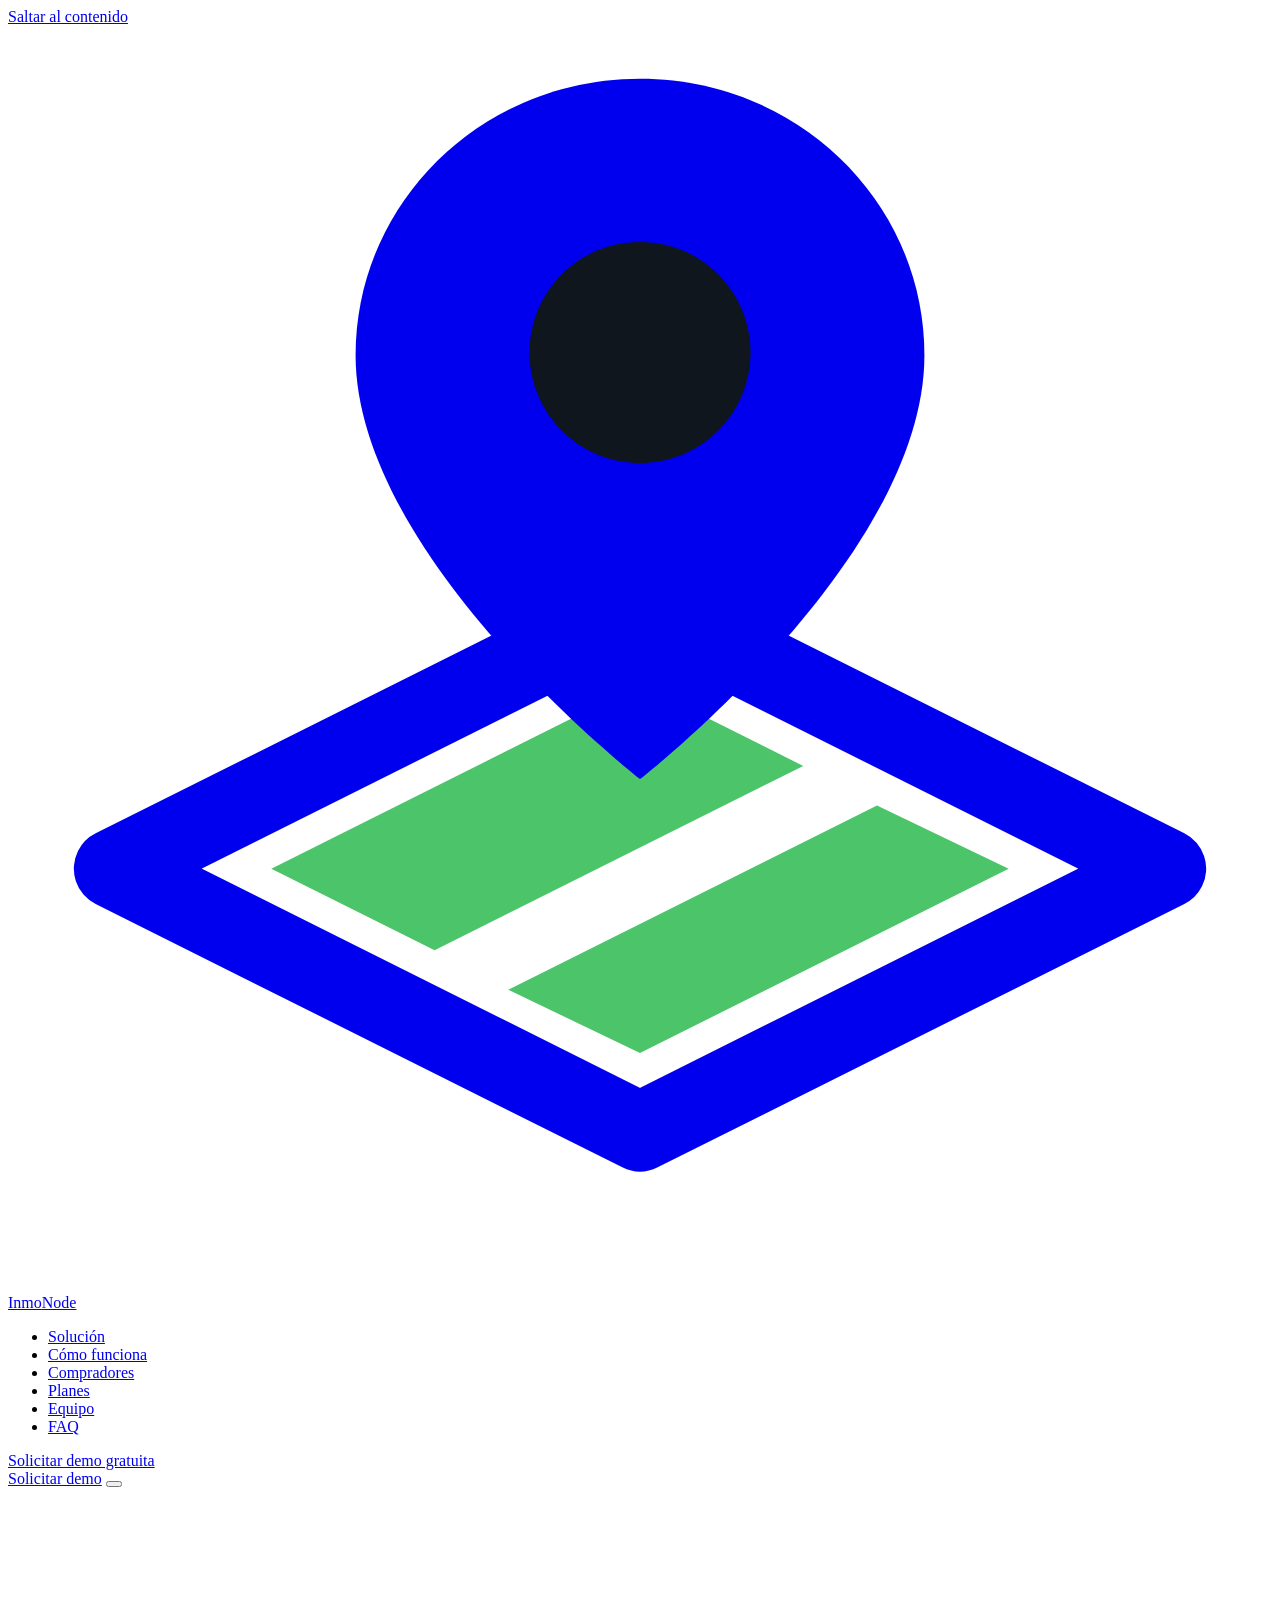
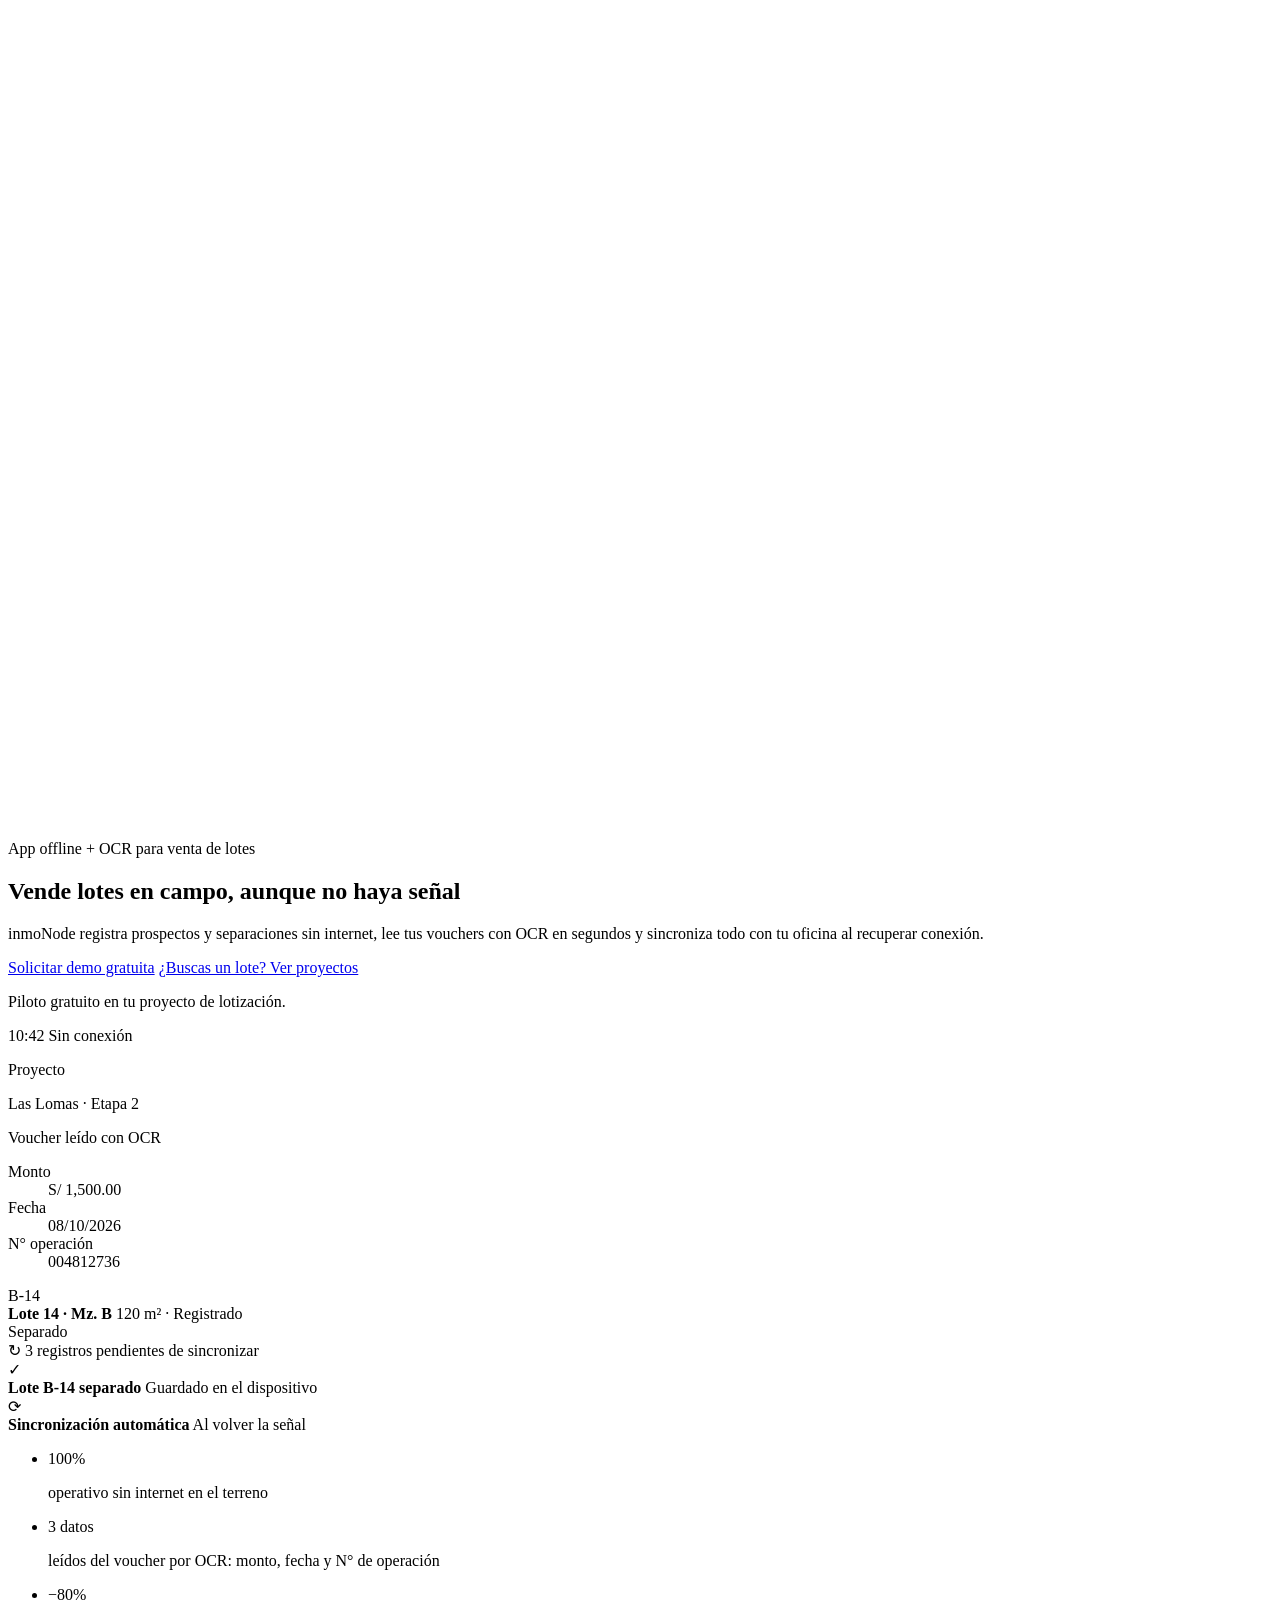
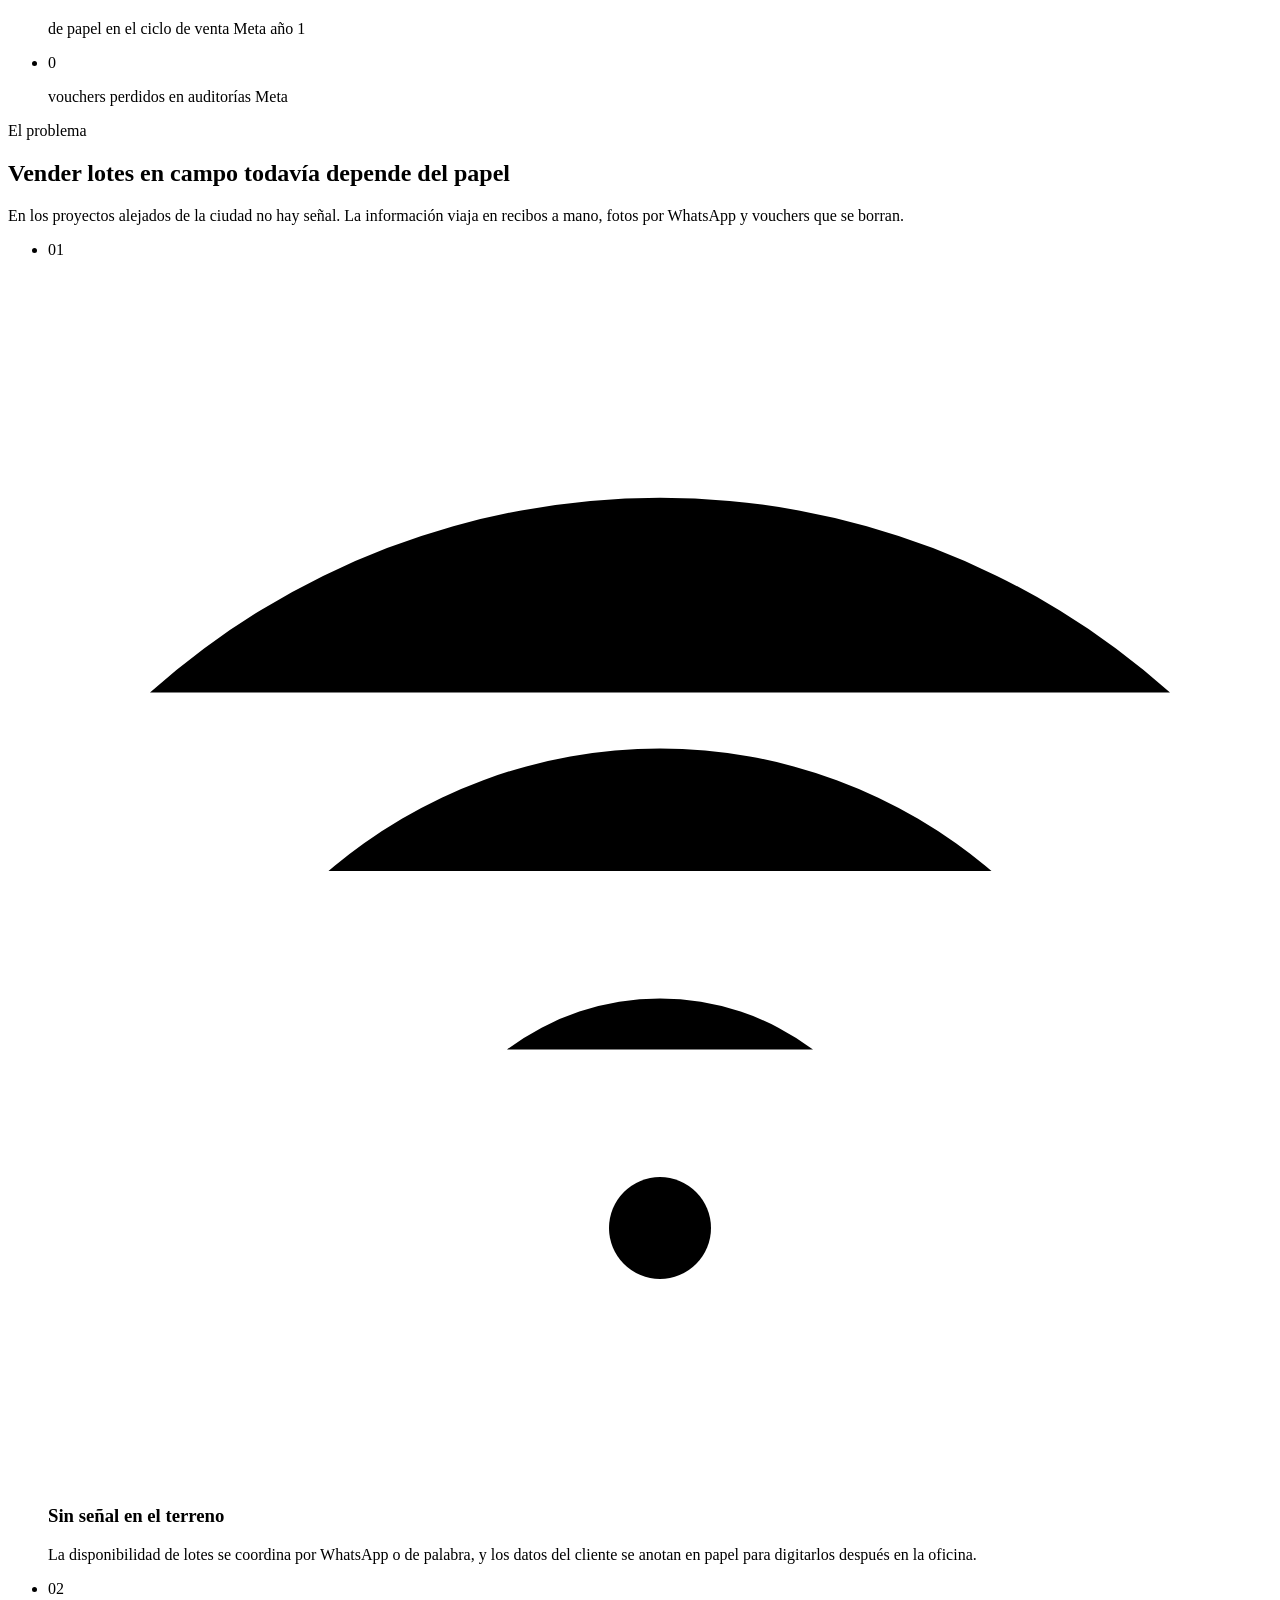
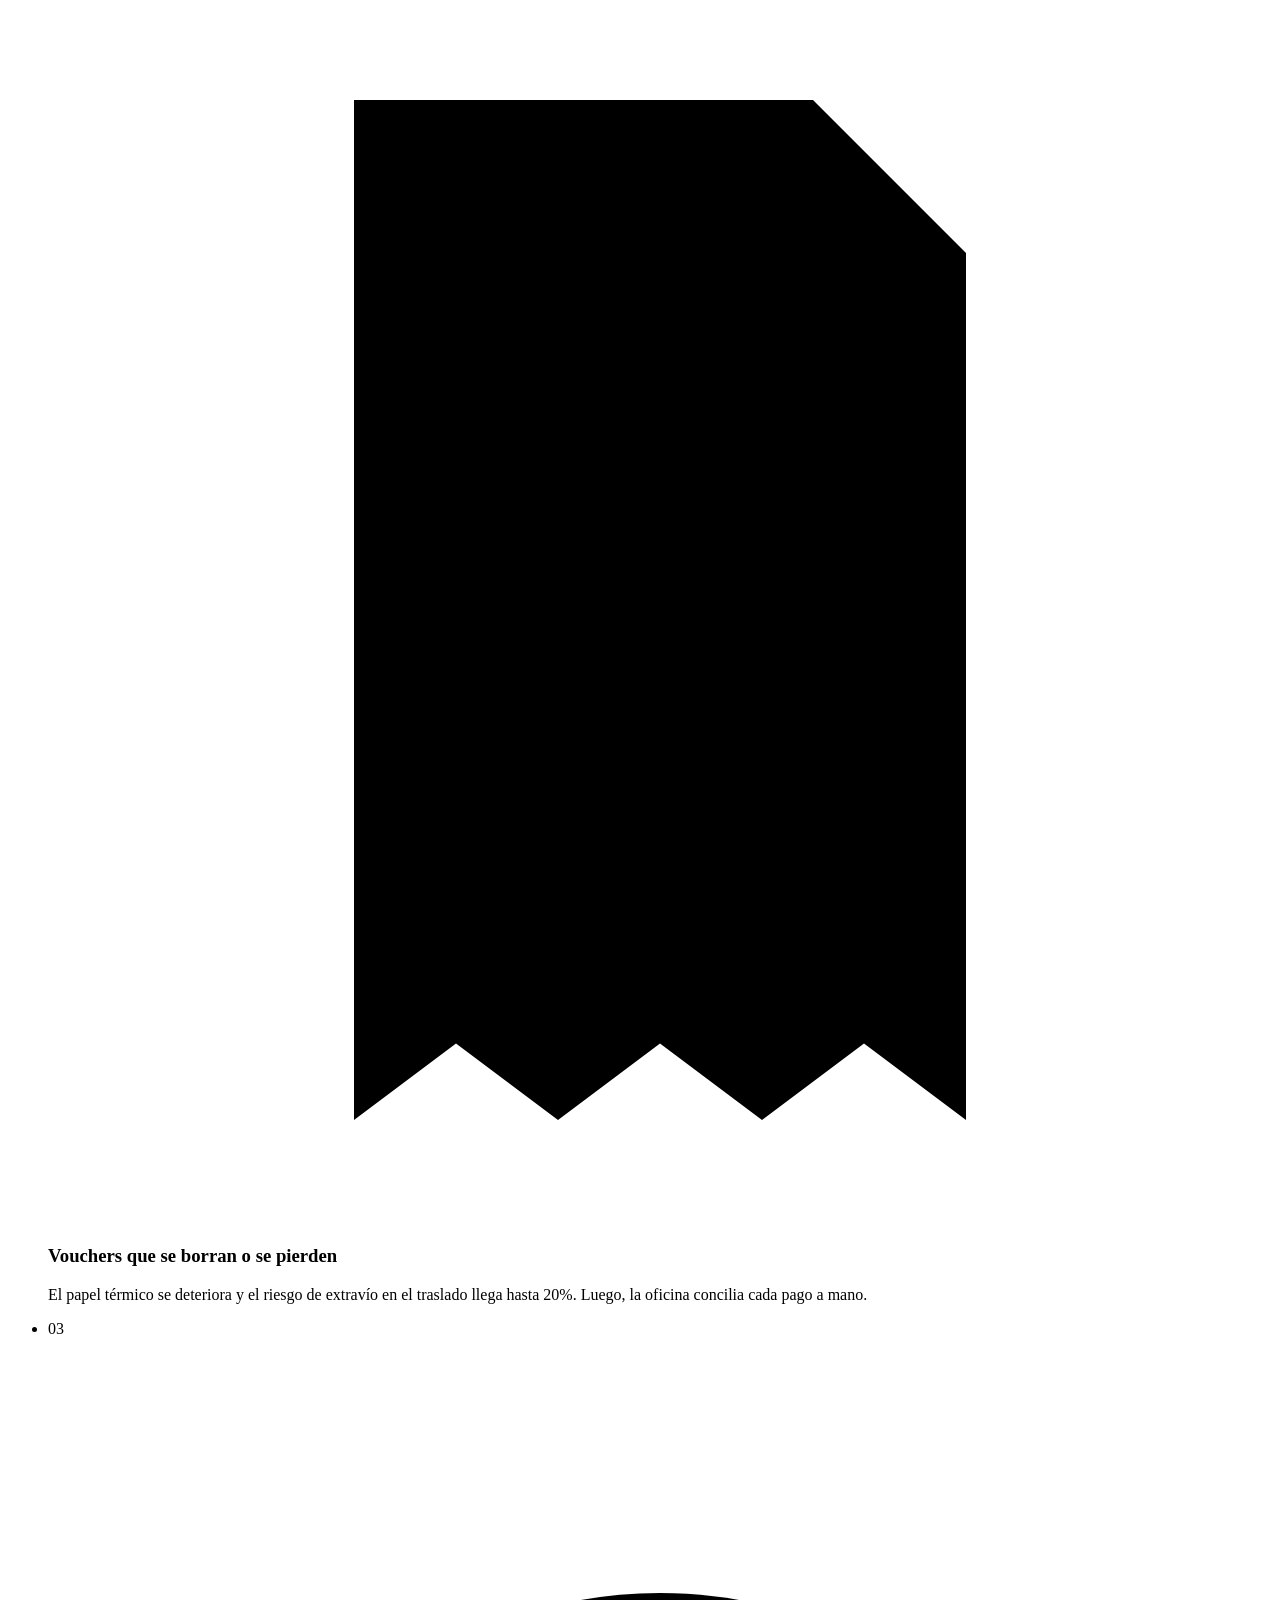
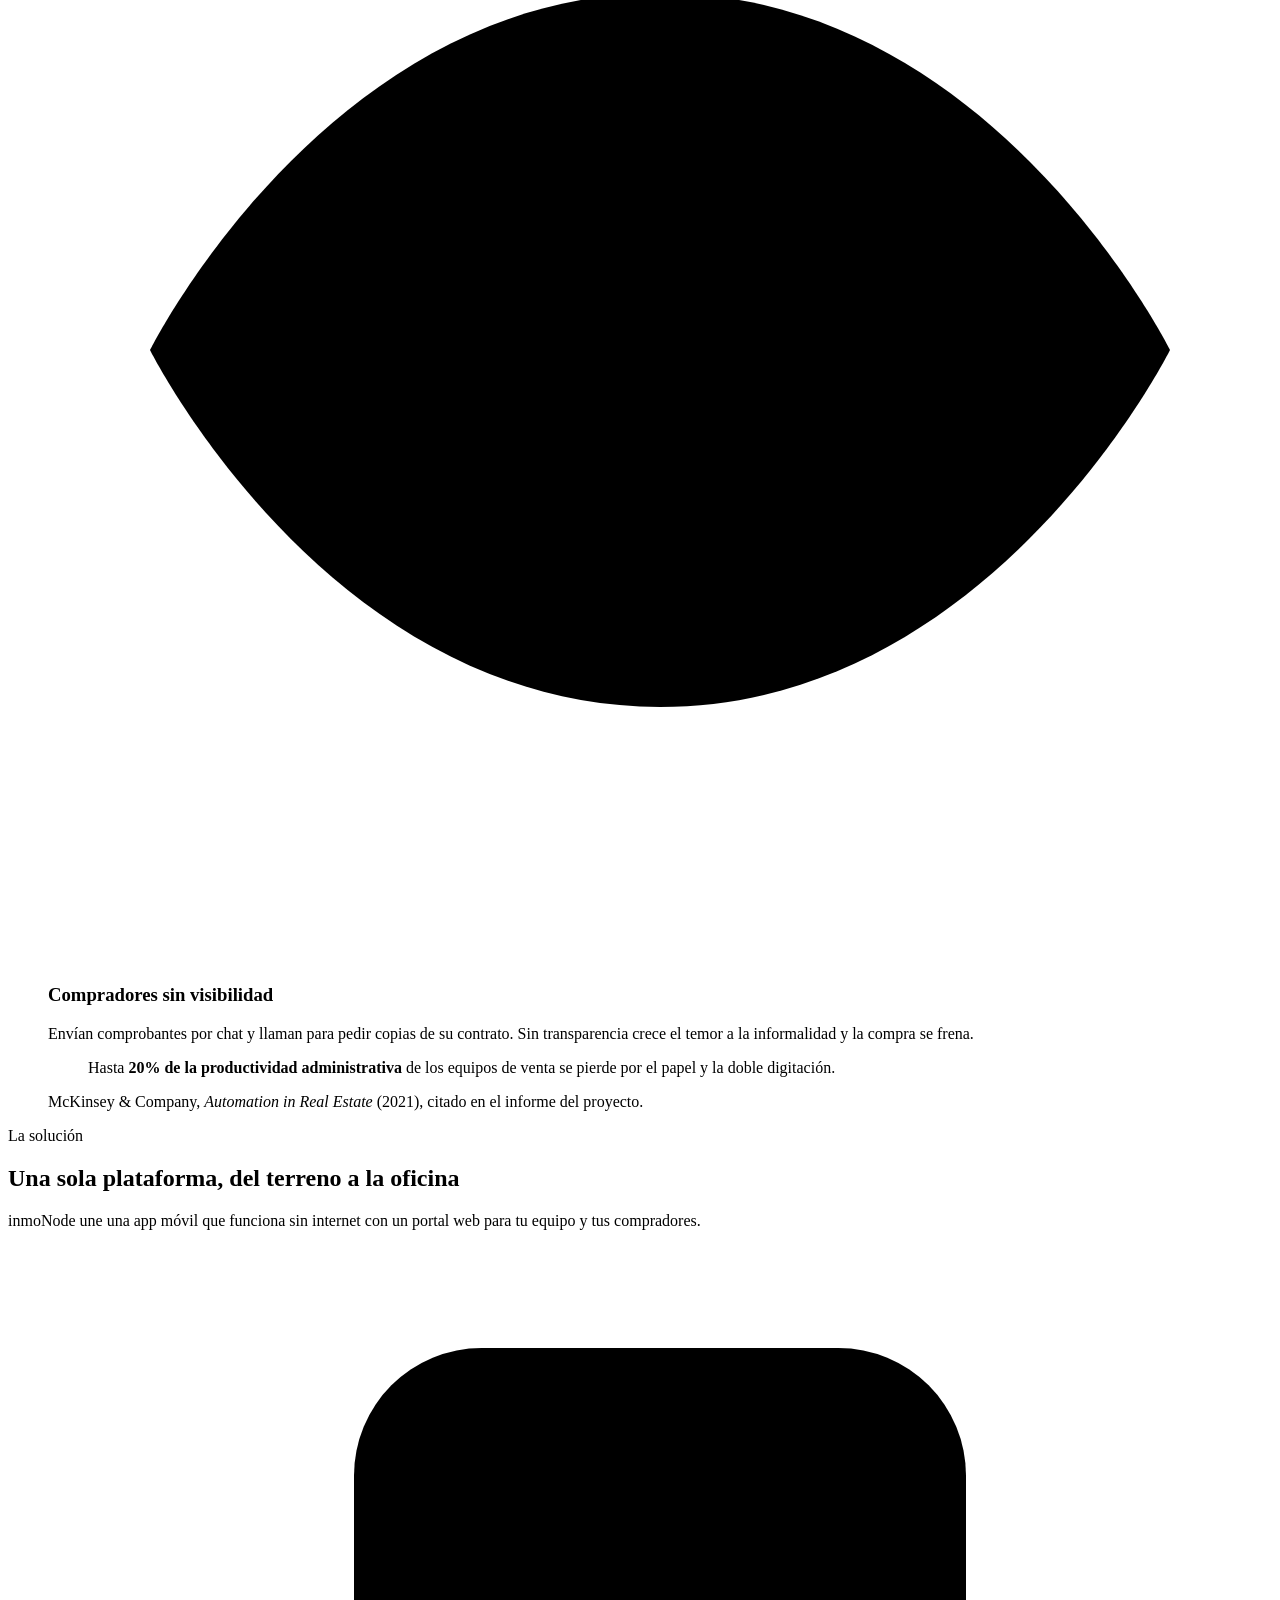
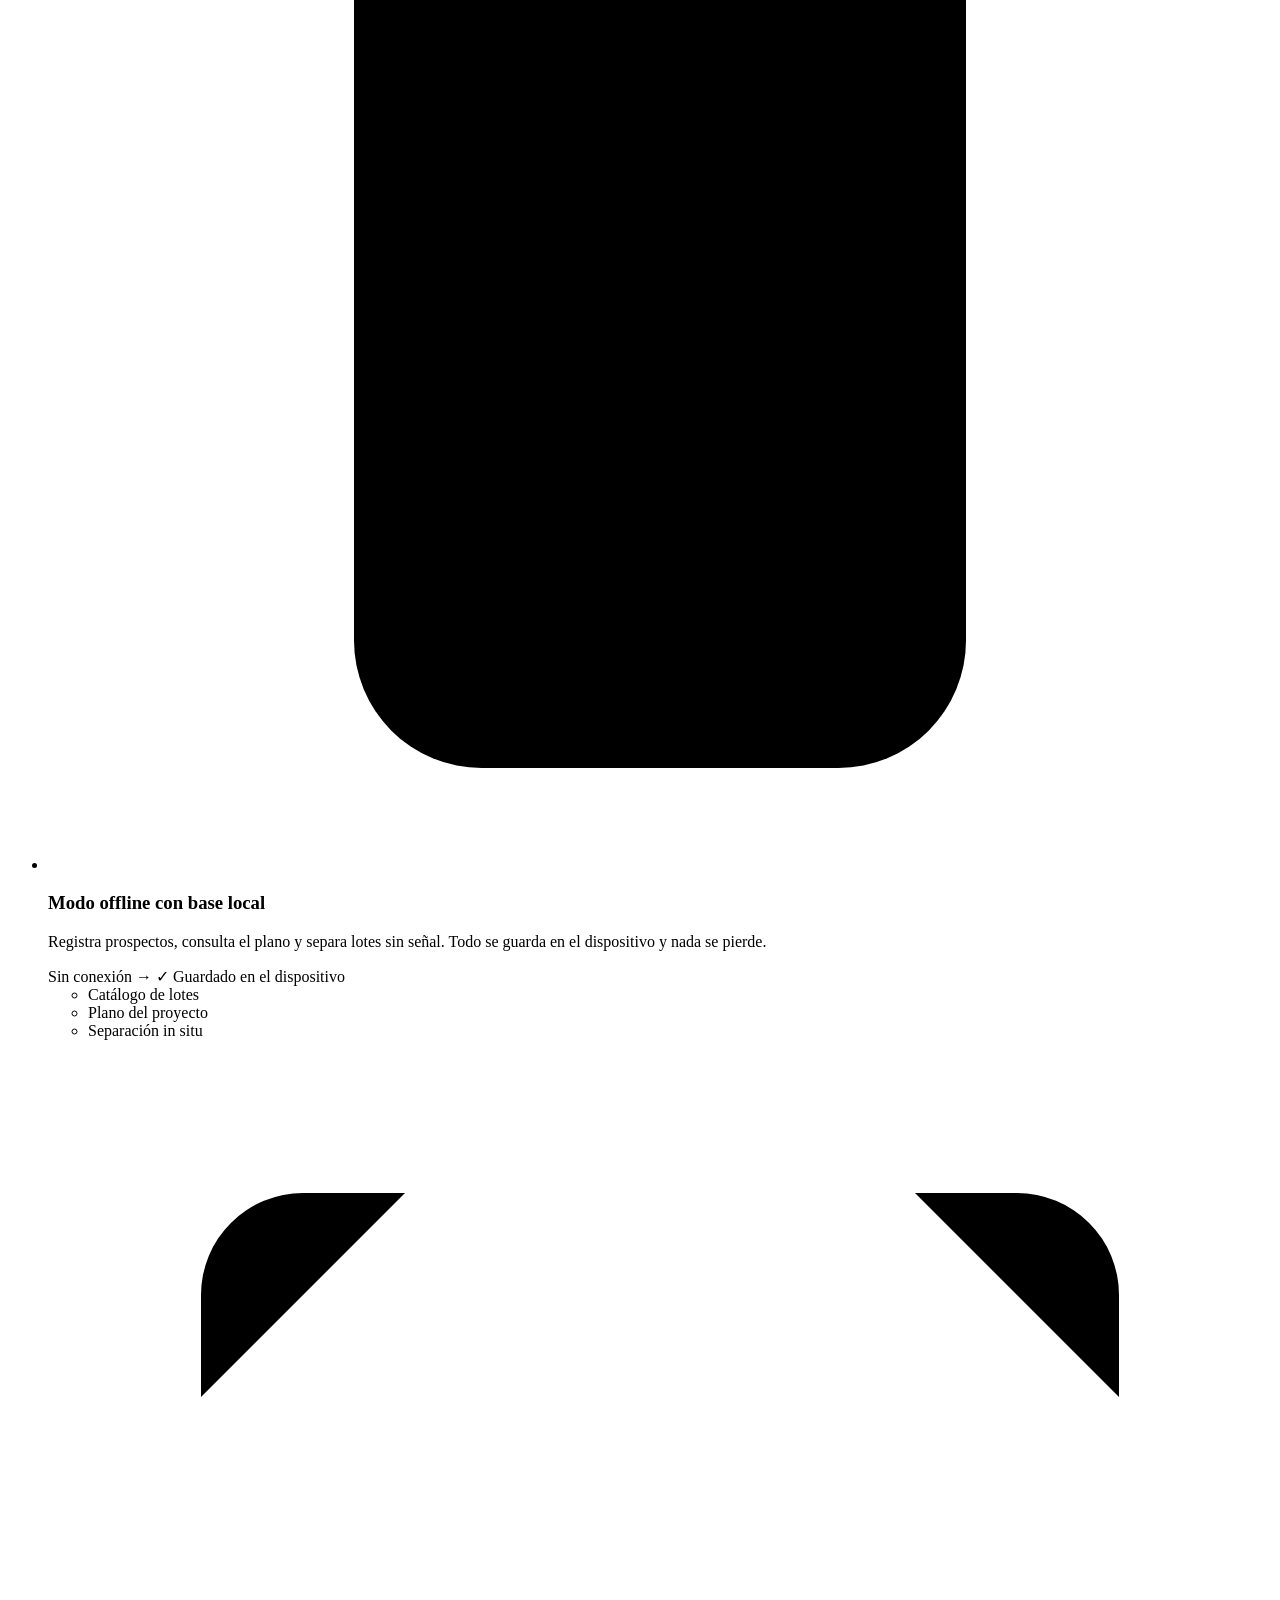
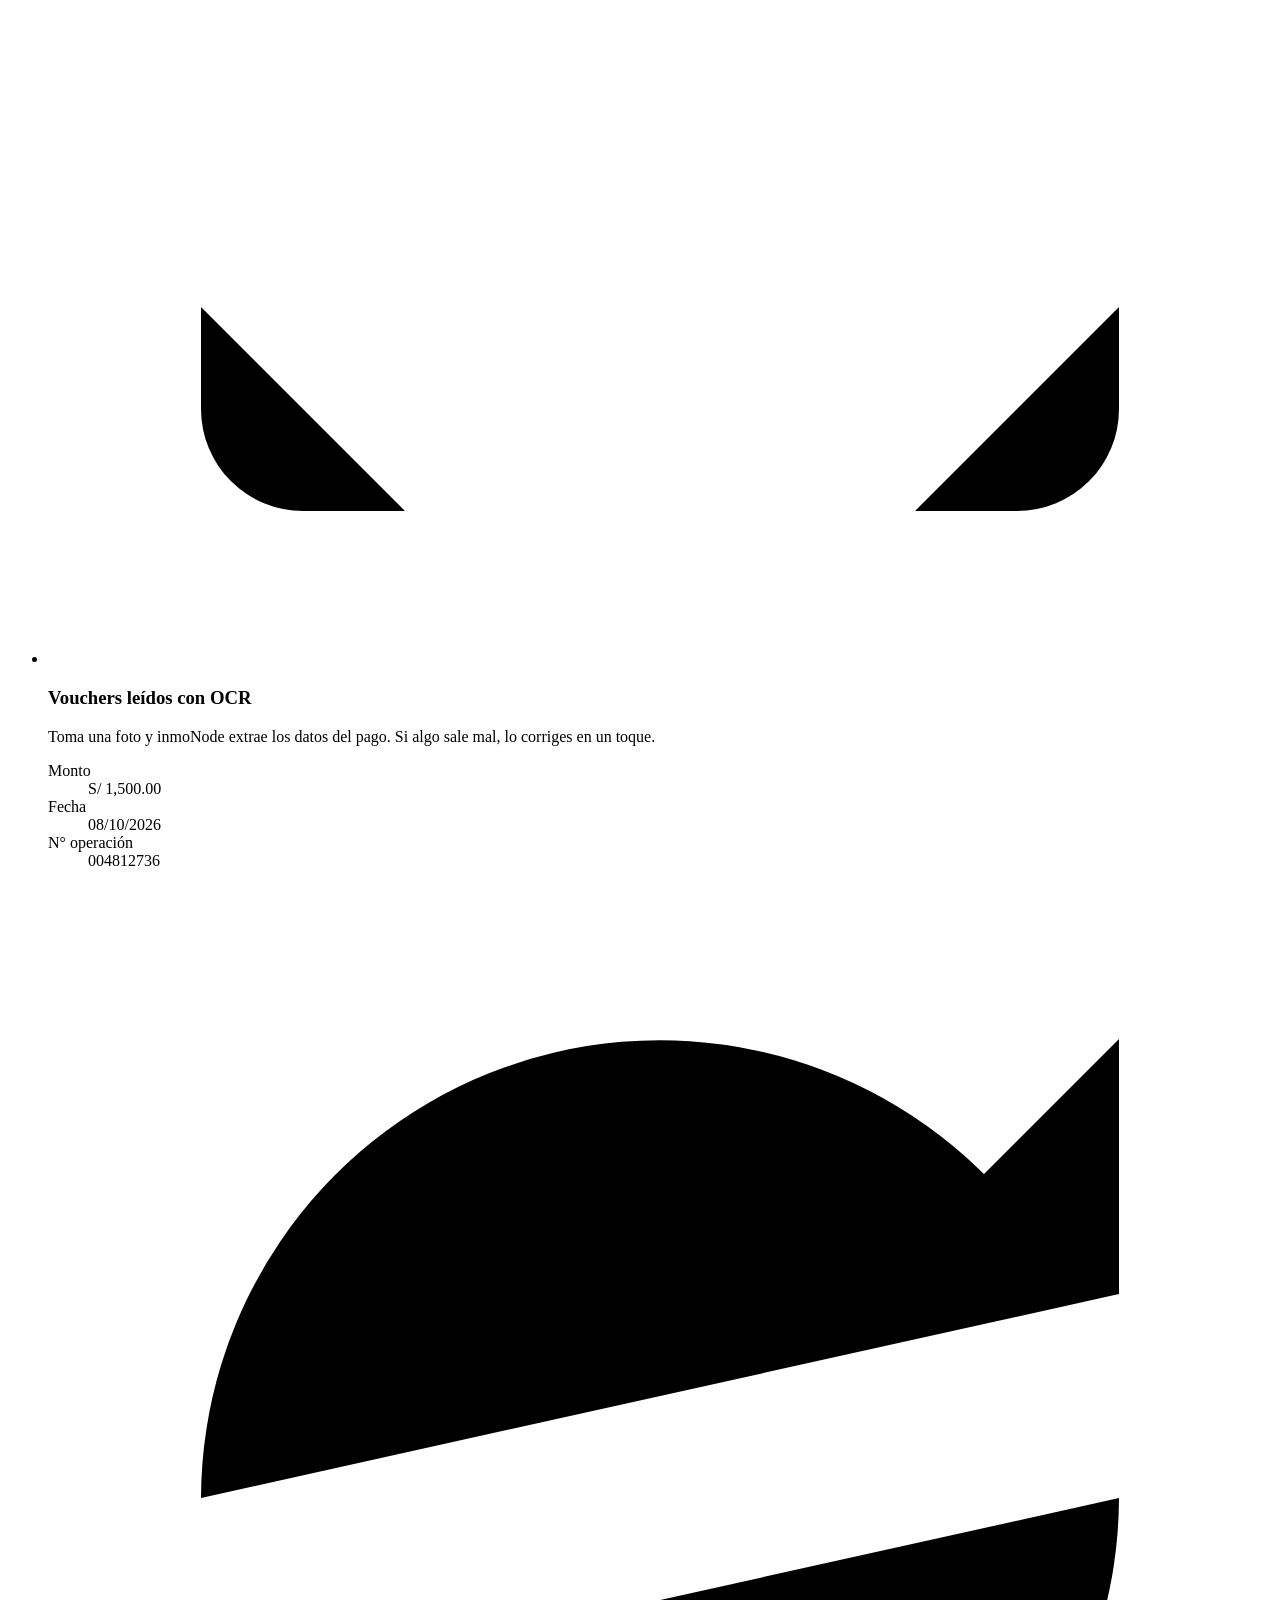
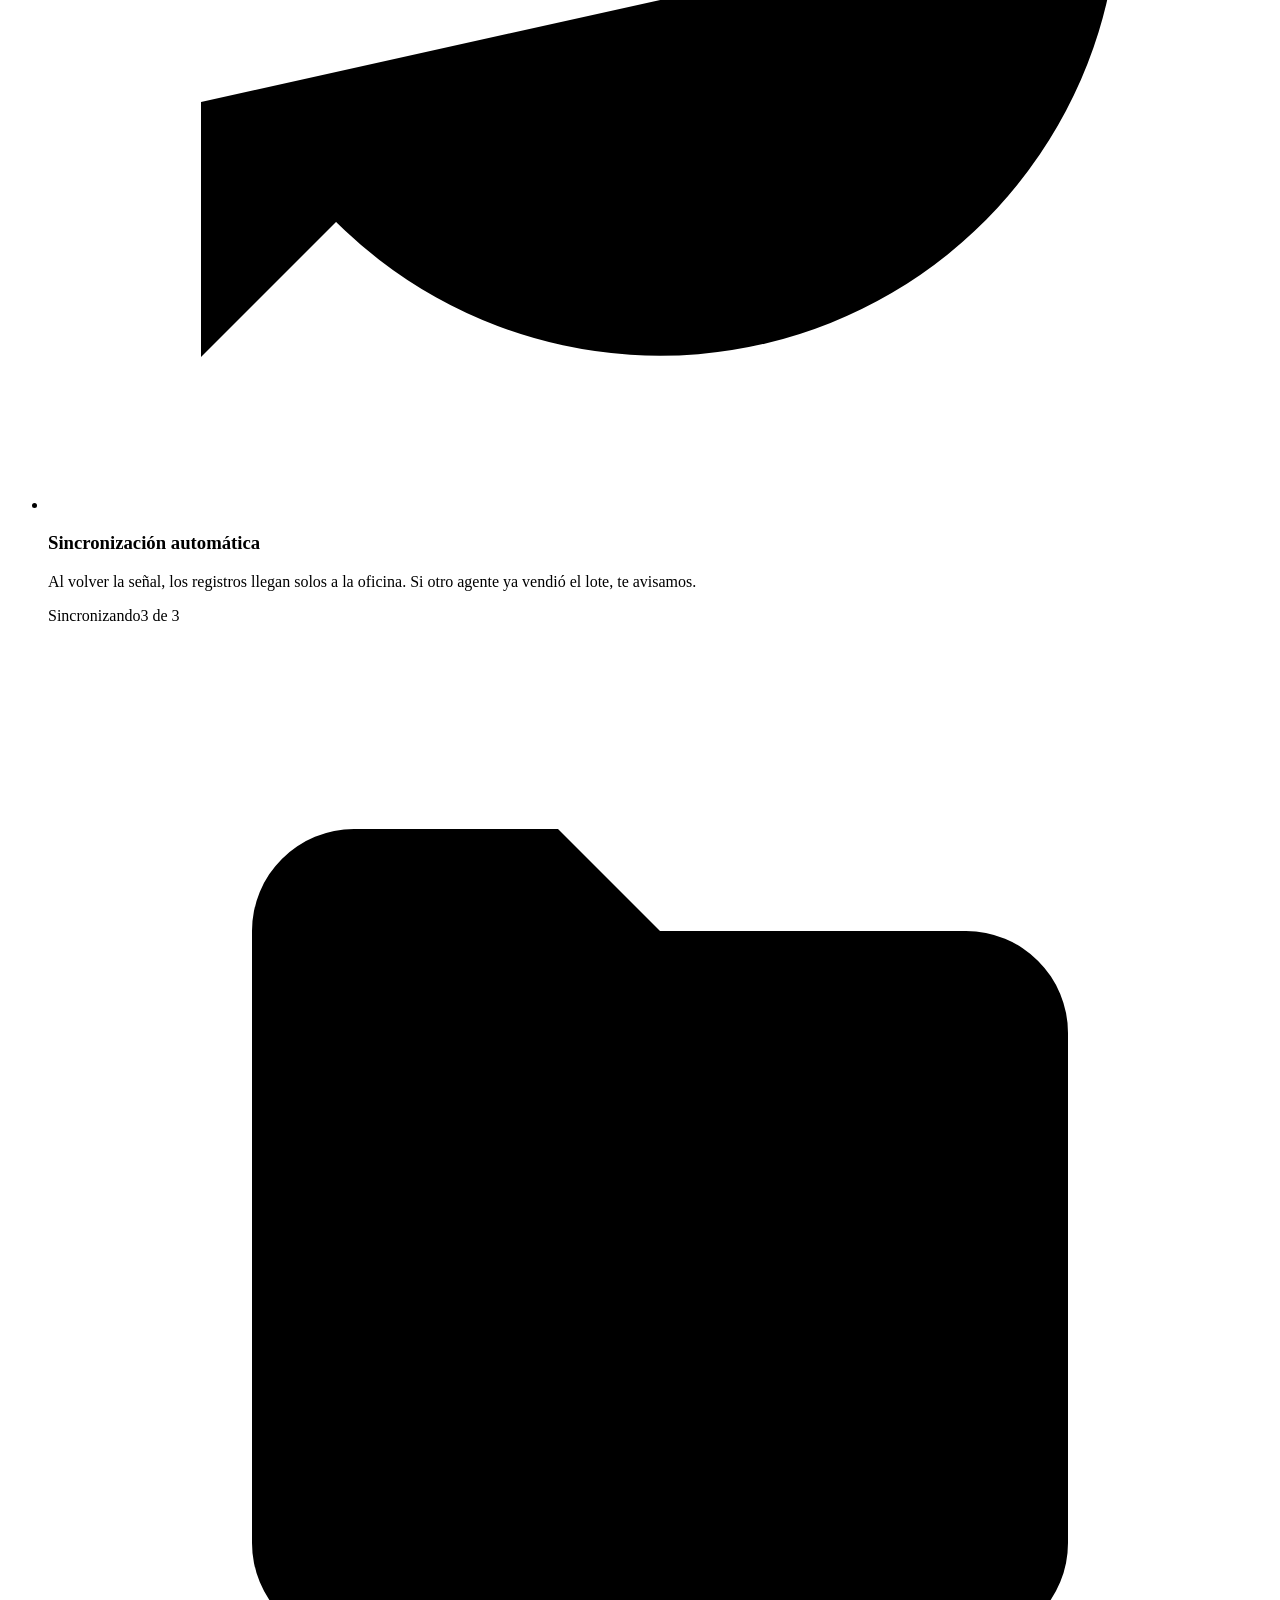
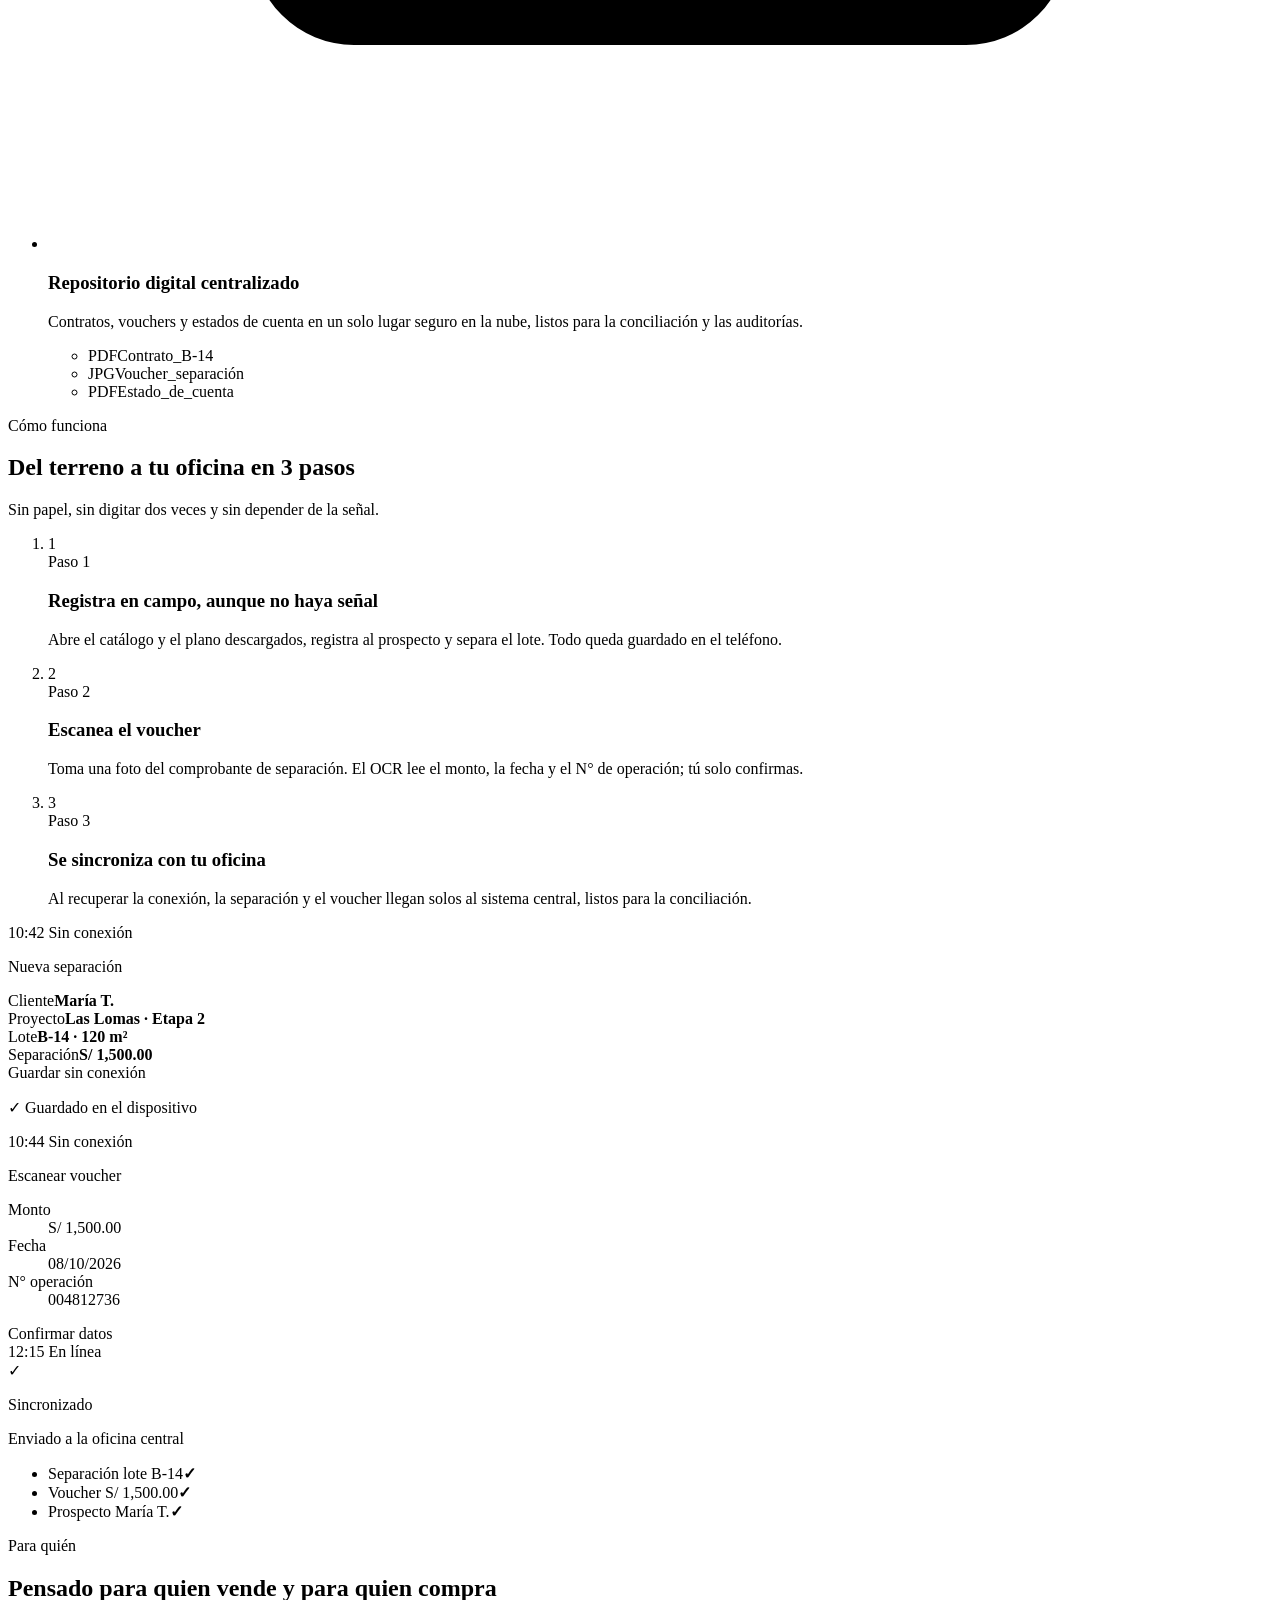
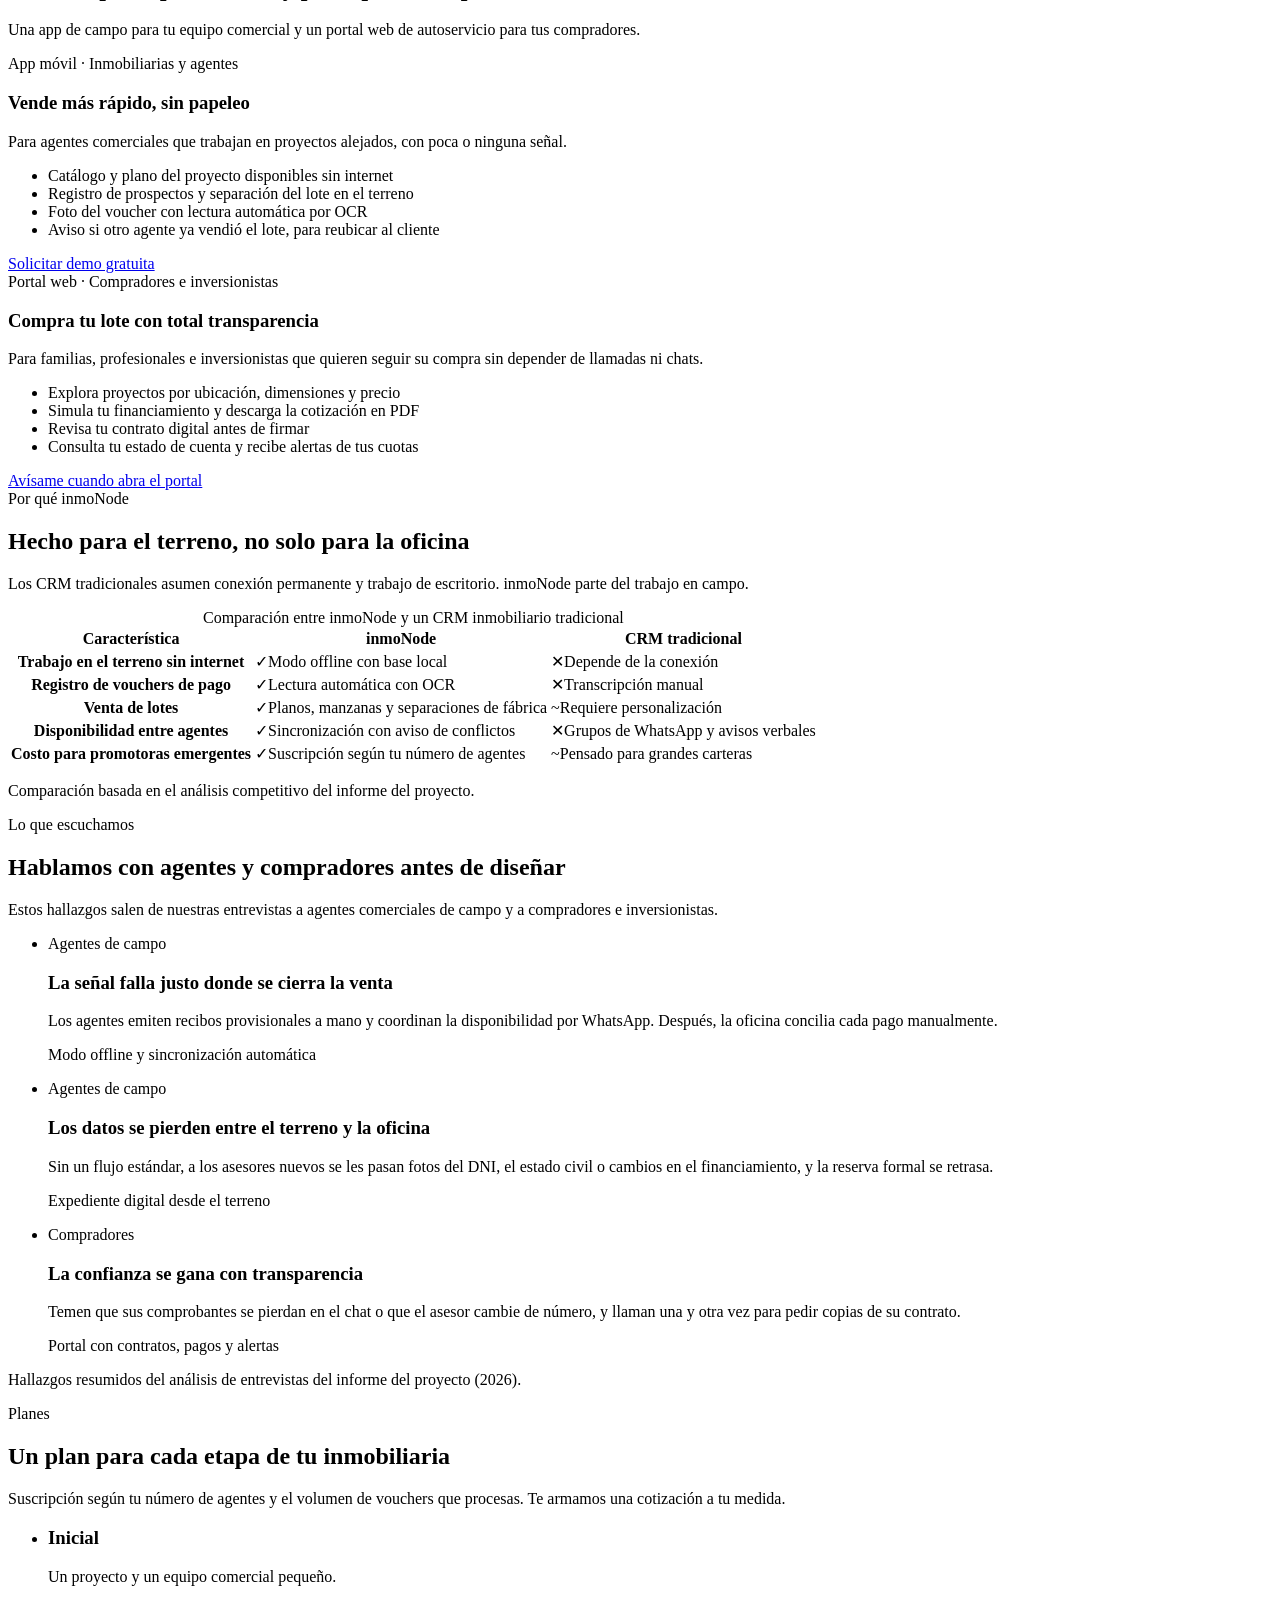
==== commit e4c7a295: "feat(landing): update index.html" ====
--- a/index.html
+++ b/index.html
@@ -1,63 +1,752 @@
-<!DOCTYPE html>
-<html lang="es">
+<!doctype html>
+<html lang="es-PE">
 <head>
   <meta charset="utf-8">
   <meta name="viewport" content="width=device-width, initial-scale=1">
-  <title>InmoNode: Plataforma de Gestión Inmobiliaria y Venta de Lotes</title>
-  <meta name="description" content="Cotiza, simula tu financiamiento y gestiona la compra de tu lote con total transparencia. Accede a tus contratos y estado de cuenta inmobiliario 24/7.">
-  <meta name="keywords" content="compra de lotes, proyectos inmobiliarios, simulación de crédito inmobiliario, terrenos, InmoNode, NovaCorp">
+
+  <title>inmoNode | Vende lotes en campo, aunque no haya señal</title>
+  <meta name="description" content="inmoNode registra prospectos y separaciones de lotes sin internet, lee vouchers con OCR en segundos y sincroniza todo con tu oficina al recuperar conexión.">
+  <meta name="keywords" content="inmoNode, venta de lotes, CRM inmobiliario, modo offline, OCR vouchers, separación de lotes, Perú">
   <meta name="author" content="NovaCorp">
-  <meta name="theme-color" content="#0b141d">
-
+  <meta name="theme-color" content="#0F161D">
+  <link rel="icon" href="assets/favicon.svg" type="image/svg+xml">
+  <link rel="canonical" href="https://1acc0238-2620-13981-novacorp-inmonode.github.io/InmoNode-Landing-Page/">
+
+  <!-- Open Graph / redes sociales -->
   <meta property="og:type" content="website">
   <meta property="og:locale" content="es_PE">
-  <meta property="og:site_name" content="InmoNode">
-  <meta property="og:title" content="InmoNode: vende lotes en campo, aunque no haya señal">
-  <meta property="og:description" content="Registra prospectos y separaciones sin internet, lee vouchers con OCR y sincroniza todo con tu oficina al recuperar conexión.">
-  <meta property="og:image" content="assets/img/og-image.png">
+  <meta property="og:site_name" content="inmoNode">
+  <meta property="og:title" content="inmoNode | Vende lotes en campo, aunque no haya señal">
+  <meta property="og:description" content="Registro offline de prospectos y separaciones, lectura de vouchers con OCR y sincronización automática con tu oficina.">
+  <meta property="og:url" content="https://1acc0238-2620-13981-novacorp-inmonode.github.io/InmoNode-Landing-Page/">
+  <meta property="og:image" content="https://1acc0238-2620-13981-novacorp-inmonode.github.io/InmoNode-Landing-Page/assets/og-image.png">
+  <meta property="og:image:width" content="1200">
+  <meta property="og:image:height" content="630">
+  <meta property="og:image:alt" content="inmoNode: vende lotes en campo, aunque no haya señal">
   <meta name="twitter:card" content="summary_large_image">
-
-  <link rel="icon" href="assets/img/favicon.svg" type="image/svg+xml">
+  <meta name="twitter:image" content="https://1acc0238-2620-13981-novacorp-inmonode.github.io/InmoNode-Landing-Page/assets/og-image.png">
+  <meta name="twitter:title" content="inmoNode | Vende lotes en campo, aunque no haya señal">
+  <meta name="twitter:description" content="Registro offline de prospectos y separaciones, lectura de vouchers con OCR y sincronización automática con tu oficina.">
+
+  <!-- Tipografía -->
   <link rel="preconnect" href="https://fonts.googleapis.com">
   <link rel="preconnect" href="https://fonts.gstatic.com" crossorigin>
-  <link rel="stylesheet" href="https://fonts.googleapis.com/css2?family=Manrope:wght@400;500;600;700;800&display=swap">
-  <link rel="stylesheet" href="assets/css/tokens.css">
-  <link rel="stylesheet" href="assets/css/base.css">
-  <link rel="stylesheet" href="assets/css/sections.css">
-  <script src="assets/js/main.js" defer></script>
+  <link rel="stylesheet" href="https://fonts.googleapis.com/css2?family=Plus+Jakarta+Sans:wght@400;600;800&display=swap">
+
+  <link rel="stylesheet" href="css/styles.css">
+  <script>document.documentElement.classList.add("js");</script>
+  <script src="js/main.js" defer></script>
 </head>
-<body data-app-url="">
-  <a class="skip-link" href="#main">Saltar al contenido</a>
-  <svg class="visually-hidden" aria-hidden="true" focusable="false">
-    <symbol id="logo-mark" viewBox="0 0 64 64">
-      <path fill="#35c966" d="M20 29.2 29.6 34 20 38.8 10.4 34z"/>
-      <path fill="#1e9743" d="M32 23.2 41.6 28 32 32.8 22.4 28zM44 29.2 53.6 34 44 38.8 34.4 34zM32 35.2 41.6 40 32 44.8 22.4 40z"/>
-      <path fill="none" stroke="currentColor" stroke-width="2.5" stroke-linecap="round" stroke-linejoin="round" d="M8 41l24 12 24-12M8 47l24 12 24-12"/>
-      <path fill="currentColor" fill-rule="evenodd" d="M32 27c0 0-7.5-8.5-7.5-14.5a7.5 7.5 0 0 1 15 0C39.5 18.5 32 27 32 27zm0-11.5a3 3 0 1 0 0-6 3 3 0 0 0 0 6z"/>
-    </symbol>
-    <symbol id="icon-check" viewBox="0 0 24 24"><path d="M5 12.5l4.5 4.5L19 7.5"/></symbol>
-    <symbol id="icon-arrow-right" viewBox="0 0 24 24"><path d="M5 12h14M13 6l6 6-6 6"/></symbol>
-    <symbol id="icon-signal-off" viewBox="0 0 24 24"><path d="M3 3l18 18M8.5 16.5a5 5 0 0 1 7 0M5 13a10 10 0 0 1 4-2.5M19 13a10 10 0 0 0-3.5-2.3M2 9.5a15 15 0 0 1 4-2.7M22 9.5a15 15 0 0 0-11-4.4M12 20h.01"/></symbol>
-    <symbol id="icon-receipt" viewBox="0 0 24 24"><path d="M6 3h12v18l-3-2-3 2-3-2-3 2zM9 8h6M9 12h6"/></symbol>
-    <symbol id="icon-eye-off" viewBox="0 0 24 24"><path d="M3 3l18 18M10.5 5.2A9.5 9.5 0 0 1 12 5c5 0 8.5 4.5 9.5 7a13 13 0 0 1-2.6 3.7M6.3 6.6A13 13 0 0 0 2.5 12c1 2.5 4.5 7 9.5 7a9.5 9.5 0 0 0 4.2-1M9.9 10a3 3 0 0 0 4.1 4.1"/></symbol>
-    <symbol id="icon-phone" viewBox="0 0 24 24"><rect x="7" y="2.5" width="10" height="19" rx="2.5"/><path d="M11 18h2"/></symbol>
-    <symbol id="icon-scan" viewBox="0 0 24 24"><path d="M4 8V5.5A1.5 1.5 0 0 1 5.5 4H8M16 4h2.5A1.5 1.5 0 0 1 20 5.5V8M20 16v2.5a1.5 1.5 0 0 1-1.5 1.5H16M8 20H5.5A1.5 1.5 0 0 1 4 18.5V16M8 12h8"/></symbol>
-    <symbol id="icon-sync" viewBox="0 0 24 24"><path d="M20 11a8 8 0 0 0-14.3-4.5L4 8.5M4 4v4.5h4.5M4 13a8 8 0 0 0 14.3 4.5l1.7-2M20 20v-4.5h-4.5"/></symbol>
-    <symbol id="icon-folder" viewBox="0 0 24 24"><path d="M3 7.5A1.5 1.5 0 0 1 4.5 6H9l2 2.5h8.5A1.5 1.5 0 0 1 21 10v7.5a1.5 1.5 0 0 1-1.5 1.5h-15A1.5 1.5 0 0 1 3 17.5z"/></symbol>
-    <symbol id="icon-plus" viewBox="0 0 24 24"><path d="M12 5v14M5 12h14"/></symbol>
-    <symbol id="icon-x" viewBox="0 0 24 24"><path d="M6 6l12 12M18 6L6 18"/></symbol>
-    <symbol id="icon-minus" viewBox="0 0 24 24"><path d="M5 12h14"/></symbol>
-    <symbol id="icon-menu" viewBox="0 0 24 24"><path d="M4 7h16M4 12h16M4 17h16"/></symbol>
-  </svg>
+<body>
+  <a class="skip-link" href="#contenido">Saltar al contenido</a>
 
   <header class="site-header">
-    <div class="container site-header-inner">
-      <a class="brand" href="#inicio" aria-label="InmoNode, ir al inicio">
-        <svg class="brand-mark" aria-hidden="true"><use href="#logo-mark"/></svg>
-        <span class="brand-name">Inmo<span>Node</span></span>
+    <div class="container site-header__inner">
+      <a class="logo" href="#inicio" aria-label="inmoNode, ir al inicio">
+        <svg class="logo__mark" viewBox="0 0 48 48" aria-hidden="true">
+          <path d="M4 32 24 22l20 10-20 10z" fill="none" stroke="currentColor" stroke-width="3" stroke-linejoin="round"/>
+          <path d="M10 32 24 25l6.2 3.1-14 7z" fill="#4cc46a"/>
+          <path d="M19 36.6 33 29.6l5 2.4-14 7z" fill="#4cc46a"/>
+          <path d="M24 2c-6 0-10.8 4.7-10.8 10.5C13.2 20.2 24 28.6 24 28.6s10.8-8.4 10.8-16.1C34.8 6.7 30 2 24 2z" fill="currentColor"/>
+          <circle cx="24" cy="12.4" r="4.2" fill="var(--logo-hole, #0f161d)"/>
+        </svg>
+        <span class="logo__text">Inmo<span class="logo__accent">Node</span></span>
       </a>
+
       <nav class="site-nav" id="site-nav" aria-label="Principal">
-        <ul class="site-nav-list">
+        <ul class="site-nav__list" role="list">
+          <li><a href="#solucion">Solución</a></li>
+          <li><a href="#como-funciona">Cómo funciona</a></li>
+          <li><a href="#compradores">Compradores</a></li>
+          <li><a href="#planes">Planes</a></li>
+          <li><a href="#equipo">Equipo</a></li>
+          <li><a href="#faq">FAQ</a></li>
+        </ul>
+        <a class="btn btn--primary btn--lg site-nav__cta" href="#demo">Solicitar demo gratuita</a>
+      </nav>
+
+      <a class="btn btn--primary site-header__cta" href="#demo">Solicitar demo</a>
+
+      <button class="nav-toggle" type="button" aria-controls="site-nav" aria-expanded="false" aria-label="Abrir menú">
+        <span class="nav-toggle__bar"></span>
+        <span class="nav-toggle__bar"></span>
+        <span class="nav-toggle__bar"></span>
+      </button>
+    </div>
+    <div class="scroll-progress" aria-hidden="true"></div>
+  </header>
+
+  <main id="contenido">
+    <!-- ===== Hero ===== -->
+    <section class="hero" id="inicio" aria-labelledby="hero-title">
+      <div class="hero__bg" aria-hidden="true"></div>
+      <div class="hero__map" aria-hidden="true">
+        <!-- Plano de lotes generado en js/main.js -->
+        <svg class="lot-map" viewBox="0 0 1200 900" preserveAspectRatio="xMidYMid slice"></svg>
+      </div>
+
+      <div class="container hero__inner">
+        <div class="hero__copy">
+          <span class="hero__badge">
+            <span class="hero__badge-dot"></span>
+            App offline + OCR para venta de lotes
+          </span>
+
+          <h1 class="hero__title" id="hero-title">
+            Vende lotes en campo, <span class="hero__title-accent">aunque no haya señal</span>
+          </h1>
+
+          <p class="hero__lead">
+            inmoNode registra prospectos y separaciones sin internet, lee tus vouchers con OCR en segundos y sincroniza todo con tu oficina al recuperar conexión.
+          </p>
+
+          <div class="hero__actions">
+            <a class="btn btn--primary btn--lg" href="#demo">Solicitar demo gratuita</a>
+            <a class="link-arrow" href="#compradores">¿Buscas un lote? Ver proyectos</a>
+          </div>
+
+          <p class="hero__note">Piloto gratuito en tu proyecto de lotización.</p>
+        </div>
+
+        <!-- Mockup de la app -->
+        <div class="hero__visual" aria-hidden="true">
+          <div class="phone">
+            <div class="phone__screen">
+              <div class="app-bar">
+                <span class="app-bar__time">10:42</span>
+                <span class="chip chip--offline"><span class="chip__dot"></span>Sin conexión</span>
+              </div>
+
+              <div class="app-head">
+                <p class="app-head__label">Proyecto</p>
+                <p class="app-head__title">Las Lomas · Etapa 2</p>
+              </div>
+
+              <div class="voucher">
+                <div class="voucher__scan">
+                  <span class="voucher__corner voucher__corner--tl"></span>
+                  <span class="voucher__corner voucher__corner--tr"></span>
+                  <span class="voucher__corner voucher__corner--bl"></span>
+                  <span class="voucher__corner voucher__corner--br"></span>
+                  <div class="voucher__paper">
+                    <span></span><span></span><span></span><span></span>
+                  </div>
+                </div>
+                <p class="voucher__title">Voucher leído con OCR</p>
+                <dl class="voucher__fields">
+                  <div><dt>Monto</dt><dd>S/ 1,500.00</dd></div>
+                  <div><dt>Fecha</dt><dd>08/10/2026</dd></div>
+                  <div><dt>N° operación</dt><dd>004812736</dd></div>
+                </dl>
+              </div>
+
+              <div class="app-lot">
+                <span class="app-lot__id">B-14</span>
+                <div>
+                  <strong>Lote 14 · Mz. B</strong>
+                  <span>120 m² · Registrado</span>
+                </div>
+                <span class="chip chip--ok">Separado</span>
+              </div>
+
+              <div class="app-sync">
+                <span class="app-sync__icon">↻</span>
+                3 registros pendientes de sincronizar
+              </div>
+            </div>
+          </div>
+
+          <div class="float-card float-card--top">
+            <span class="float-card__icon">✓</span>
+            <div>
+              <strong>Lote B-14 separado</strong>
+              <span>Guardado en el dispositivo</span>
+            </div>
+          </div>
+
+          <div class="float-card float-card--bottom">
+            <span class="float-card__icon float-card__icon--alt">⟳</span>
+            <div>
+              <strong>Sincronización automática</strong>
+              <span>Al volver la señal</span>
+            </div>
+          </div>
+        </div>
+      </div>
+    </section>
+
+    <!-- ===== Franja de datos ===== -->
+    <section class="stats section--dark" aria-label="inmoNode en cifras">
+      <div class="container">
+        <ul class="stats__grid" role="list">
+          <li class="stat reveal">
+            <p class="stat__value"><span data-count="100">100</span>%</p>
+            <p class="stat__label">operativo sin internet en el terreno</p>
+          </li>
+          <li class="stat reveal">
+            <p class="stat__value"><span data-count="3">3</span> datos</p>
+            <p class="stat__label">leídos del voucher por OCR: monto, fecha y N° de operación</p>
+          </li>
+          <li class="stat reveal">
+            <p class="stat__value">−<span data-count="80">80</span>%</p>
+            <p class="stat__label">de papel en el ciclo de venta <span class="stat__tag">Meta año 1</span></p>
+          </li>
+          <li class="stat reveal">
+            <p class="stat__value"><span data-count="0">0</span></p>
+            <p class="stat__label">vouchers perdidos en auditorías <span class="stat__tag">Meta</span></p>
+          </li>
+        </ul>
+      </div>
+    </section>
+
+    <!-- ===== Problema ===== -->
+    <section class="section section--alt section--sheet problem" id="problema" aria-labelledby="problem-title">
+      <div class="container">
+        <div class="section-head reveal">
+          <span class="eyebrow">El problema</span>
+          <h2 id="problem-title">Vender lotes en campo todavía depende del papel</h2>
+          <p class="lead">En los proyectos alejados de la ciudad no hay señal. La información viaja en recibos a mano, fotos por WhatsApp y vouchers que se borran.</p>
+        </div>
+
+        <ul class="problem__grid" role="list">
+          <li class="card problem-card reveal">
+            <span class="problem-card__num">01</span>
+            <span class="icon-tile" aria-hidden="true">
+              <svg viewBox="0 0 24 24"><path d="M2 8.5a15 15 0 0 1 20 0M5.5 12a10 10 0 0 1 13 0M9 15.5a5 5 0 0 1 6 0"/><circle cx="12" cy="19" r="1"/><path d="M3 3l18 18"/></svg>
+            </span>
+            <h3>Sin señal en el terreno</h3>
+            <p>La disponibilidad de lotes se coordina por WhatsApp o de palabra, y los datos del cliente se anotan en papel para digitarlos después en la oficina.</p>
+          </li>
+          <li class="card problem-card reveal">
+            <span class="problem-card__num">02</span>
+            <span class="icon-tile" aria-hidden="true">
+              <svg viewBox="0 0 24 24"><path d="M6 2h9l3 3v17l-2-1.5-2 1.5-2-1.5-2 1.5-2-1.5L6 22z"/><path d="M9 8h6M9 12h6M9 16h3"/></svg>
+            </span>
+            <h3>Vouchers que se borran o se pierden</h3>
+            <p>El papel térmico se deteriora y el riesgo de extravío en el traslado llega hasta 20%. Luego, la oficina concilia cada pago a mano.</p>
+          </li>
+          <li class="card problem-card reveal">
+            <span class="problem-card__num">03</span>
+            <span class="icon-tile" aria-hidden="true">
+              <svg viewBox="0 0 24 24"><path d="M2 12s3.5-7 10-7 10 7 10 7-3.5 7-10 7S2 12 2 12z"/><circle cx="12" cy="12" r="3"/><path d="M3 3l18 18"/></svg>
+            </span>
+            <h3>Compradores sin visibilidad</h3>
+            <p>Envían comprobantes por chat y llaman para pedir copias de su contrato. Sin transparencia crece el temor a la informalidad y la compra se frena.</p>
+          </li>
+        </ul>
+
+        <figure class="problem__quote reveal">
+          <blockquote>
+            <p>Hasta <strong>20% de la productividad administrativa</strong> de los equipos de venta se pierde por el papel y la doble digitación.</p>
+          </blockquote>
+          <figcaption>McKinsey &amp; Company, <cite>Automation in Real Estate</cite> (2021), citado en el informe del proyecto.</figcaption>
+        </figure>
+      </div>
+    </section>
+
+    <!-- ===== Solución / funcionalidades ===== -->
+    <section class="section features" id="solucion" aria-labelledby="features-title">
+      <div class="container">
+        <div class="section-head section-head--center reveal">
+          <span class="eyebrow">La solución</span>
+          <h2 id="features-title">Una sola plataforma, del terreno a la oficina</h2>
+          <p class="lead">inmoNode une una app móvil que funciona sin internet con un portal web para tu equipo y tus compradores.</p>
+        </div>
+
+        <ul class="features__grid" role="list">
+          <li class="card feature feature--dark feature--wide reveal">
+            <span class="icon-tile" aria-hidden="true">
+              <svg viewBox="0 0 24 24"><rect x="6" y="2" width="12" height="20" rx="2.5"/><path d="M10 18h4"/><path d="M9 8.5l2 2 4-4"/></svg>
+            </span>
+            <h3>Modo offline con base local</h3>
+            <p>Registra prospectos, consulta el plano y separa lotes sin señal. Todo se guarda en el dispositivo y nada se pierde.</p>
+            <div class="feature__demo offline-demo" aria-hidden="true">
+              <span class="chip chip--offline"><span class="chip__dot"></span>Sin conexión</span>
+              <span class="offline-demo__arrow">→</span>
+              <span class="chip chip--ok">✓ Guardado en el dispositivo</span>
+            </div>
+            <ul class="feature__tags" role="list">
+              <li>Catálogo de lotes</li>
+              <li>Plano del proyecto</li>
+              <li>Separación in situ</li>
+            </ul>
+          </li>
+
+          <li class="card feature reveal">
+            <span class="icon-tile" aria-hidden="true">
+              <svg viewBox="0 0 24 24"><path d="M3 7V5a2 2 0 0 1 2-2h2M17 3h2a2 2 0 0 1 2 2v2M21 17v2a2 2 0 0 1-2 2h-2M7 21H5a2 2 0 0 1-2-2v-2"/><path d="M7 9h10M7 12h10M7 15h6"/></svg>
+            </span>
+            <h3>Vouchers leídos con OCR</h3>
+            <p>Toma una foto y inmoNode extrae los datos del pago. Si algo sale mal, lo corriges en un toque.</p>
+            <dl class="feature__demo ocr-demo" aria-hidden="true">
+              <div><dt>Monto</dt><dd>S/ 1,500.00</dd></div>
+              <div><dt>Fecha</dt><dd>08/10/2026</dd></div>
+              <div><dt>N° operación</dt><dd>004812736</dd></div>
+            </dl>
+          </li>
+
+          <li class="card feature reveal">
+            <span class="icon-tile" aria-hidden="true">
+              <svg viewBox="0 0 24 24"><path d="M21 12a9 9 0 0 1-15.5 6.2L3 16M3 12a9 9 0 0 1 15.5-6.2L21 8"/><path d="M21 3v5h-5M3 21v-5h5"/></svg>
+            </span>
+            <h3>Sincronización automática</h3>
+            <p>Al volver la señal, los registros llegan solos a la oficina. Si otro agente ya vendió el lote, te avisamos.</p>
+            <div class="feature__demo sync-demo" aria-hidden="true">
+              <div class="sync-demo__labels"><span>Sincronizando</span><span>3 de 3</span></div>
+              <div class="sync-demo__bar"><span></span></div>
+            </div>
+          </li>
+
+          <li class="card feature feature--wide feature--tint reveal">
+            <span class="icon-tile" aria-hidden="true">
+              <svg viewBox="0 0 24 24"><path d="M4 6a2 2 0 0 1 2-2h4l2 2h6a2 2 0 0 1 2 2v10a2 2 0 0 1-2 2H6a2 2 0 0 1-2-2z"/><path d="M12 10v6M9 13l3 3 3-3"/></svg>
+            </span>
+            <h3>Repositorio digital centralizado</h3>
+            <p>Contratos, vouchers y estados de cuenta en un solo lugar seguro en la nube, listos para la conciliación y las auditorías.</p>
+            <ul class="feature__demo docs-demo" role="list" aria-hidden="true">
+              <li><span class="docs-demo__ext">PDF</span>Contrato_B-14</li>
+              <li><span class="docs-demo__ext">JPG</span>Voucher_separación</li>
+              <li><span class="docs-demo__ext">PDF</span>Estado_de_cuenta</li>
+            </ul>
+          </li>
+        </ul>
+      </div>
+    </section>
+
+    <!-- ===== Cómo funciona ===== -->
+    <section class="section section--dark section--sheet how" id="como-funciona" aria-labelledby="how-title">
+      <div class="container">
+        <div class="section-head reveal">
+          <span class="eyebrow">Cómo funciona</span>
+          <h2 id="how-title">Del terreno a tu oficina en 3 pasos</h2>
+          <p class="lead">Sin papel, sin digitar dos veces y sin depender de la señal.</p>
+        </div>
+
+        <div class="how__layout">
+          <ol class="steps" role="list">
+            <li class="step reveal" data-step="1">
+              <span class="step__num" aria-hidden="true">1</span>
+              <div class="step__body">
+                <span class="step__label">Paso 1</span>
+                <h3>Registra en campo, aunque no haya señal</h3>
+                <p>Abre el catálogo y el plano descargados, registra al prospecto y separa el lote. Todo queda guardado en el teléfono.</p>
+              </div>
+            </li>
+            <li class="step reveal" data-step="2">
+              <span class="step__num" aria-hidden="true">2</span>
+              <div class="step__body">
+                <span class="step__label">Paso 2</span>
+                <h3>Escanea el voucher</h3>
+                <p>Toma una foto del comprobante de separación. El OCR lee el monto, la fecha y el N° de operación; tú solo confirmas.</p>
+              </div>
+            </li>
+            <li class="step reveal" data-step="3">
+              <span class="step__num" aria-hidden="true">3</span>
+              <div class="step__body">
+                <span class="step__label">Paso 3</span>
+                <h3>Se sincroniza con tu oficina</h3>
+                <p>Al recuperar la conexión, la separación y el voucher llegan solos al sistema central, listos para la conciliación.</p>
+              </div>
+            </li>
+          </ol>
+
+          <!-- Teléfono fijo: la pantalla cambia según el paso activo -->
+          <div class="how__visual" aria-hidden="true">
+            <div class="phone phone--how">
+              <div class="phone__screen how-screens">
+
+                <div class="how-screen is-active" data-screen="1">
+                  <div class="app-bar">
+                    <span class="app-bar__time">10:42</span>
+                    <span class="chip chip--offline"><span class="chip__dot"></span>Sin conexión</span>
+                  </div>
+                  <p class="app-head__title">Nueva separación</p>
+                  <div class="form-mock">
+                    <div class="form-mock__field"><span>Cliente</span><strong>María T.</strong></div>
+                    <div class="form-mock__field"><span>Proyecto</span><strong>Las Lomas · Etapa 2</strong></div>
+                    <div class="form-mock__field"><span>Lote</span><strong>B-14 · 120 m²</strong></div>
+                    <div class="form-mock__field"><span>Separación</span><strong>S/ 1,500.00</strong></div>
+                  </div>
+                  <span class="form-mock__btn">Guardar sin conexión</span>
+                  <p class="how-screen__foot">✓ Guardado en el dispositivo</p>
+                </div>
+
+                <div class="how-screen" data-screen="2">
+                  <div class="app-bar">
+                    <span class="app-bar__time">10:44</span>
+                    <span class="chip chip--offline"><span class="chip__dot"></span>Sin conexión</span>
+                  </div>
+                  <p class="app-head__title">Escanear voucher</p>
+                  <div class="viewfinder">
+                    <span class="voucher__corner voucher__corner--tl"></span>
+                    <span class="voucher__corner voucher__corner--tr"></span>
+                    <span class="voucher__corner voucher__corner--bl"></span>
+                    <span class="voucher__corner voucher__corner--br"></span>
+                    <div class="voucher__paper">
+                      <span></span><span></span><span></span><span></span>
+                    </div>
+                    <span class="viewfinder__line"></span>
+                  </div>
+                  <dl class="voucher__fields how-fields">
+                    <div><dt>Monto</dt><dd>S/ 1,500.00</dd></div>
+                    <div><dt>Fecha</dt><dd>08/10/2026</dd></div>
+                    <div><dt>N° operación</dt><dd>004812736</dd></div>
+                  </dl>
+                  <span class="form-mock__btn">Confirmar datos</span>
+                </div>
+
+                <div class="how-screen" data-screen="3">
+                  <div class="app-bar">
+                    <span class="app-bar__time">12:15</span>
+                    <span class="chip chip--ok"><span class="chip__dot"></span>En línea</span>
+                  </div>
+                  <div class="synced">
+                    <span class="synced__check">✓</span>
+                    <p class="synced__title">Sincronizado</p>
+                    <p class="synced__sub">Enviado a la oficina central</p>
+                  </div>
+                  <ul class="synced__list" role="list">
+                    <li><span>Separación lote B-14</span><b>✓</b></li>
+                    <li><span>Voucher S/ 1,500.00</span><b>✓</b></li>
+                    <li><span>Prospecto María T.</span><b>✓</b></li>
+                  </ul>
+                </div>
+
+              </div>
+            </div>
+          </div>
+        </div>
+      </div>
+    </section>
+
+    <!-- ===== Para quién ===== -->
+    <section class="section section--alt section--sheet segments" id="para-quien" aria-labelledby="segments-title">
+      <div class="container">
+        <div class="section-head section-head--center reveal">
+          <span class="eyebrow">Para quién</span>
+          <h2 id="segments-title">Pensado para quien vende y para quien compra</h2>
+          <p class="lead">Una app de campo para tu equipo comercial y un portal web de autoservicio para tus compradores.</p>
+        </div>
+
+        <div class="segments__grid">
+          <article class="segment segment--agents reveal" aria-labelledby="agents-title">
+            <span class="segment__tag">App móvil · Inmobiliarias y agentes</span>
+            <h3 id="agents-title">Vende más rápido, sin papeleo</h3>
+            <p class="segment__intro">Para agentes comerciales que trabajan en proyectos alejados, con poca o ninguna señal.</p>
+            <ul class="check-list" role="list">
+              <li>Catálogo y plano del proyecto disponibles sin internet</li>
+              <li>Registro de prospectos y separación del lote en el terreno</li>
+              <li>Foto del voucher con lectura automática por OCR</li>
+              <li>Aviso si otro agente ya vendió el lote, para reubicar al cliente</li>
+            </ul>
+            <a class="btn btn--primary btn--lg segment__cta" href="#demo">Solicitar demo gratuita</a>
+          </article>
+
+          <article class="segment segment--buyers reveal" id="compradores" aria-labelledby="buyers-title">
+            <span class="segment__tag">Portal web · Compradores e inversionistas</span>
+            <h3 id="buyers-title">Compra tu lote con total transparencia</h3>
+            <p class="segment__intro">Para familias, profesionales e inversionistas que quieren seguir su compra sin depender de llamadas ni chats.</p>
+            <ul class="check-list" role="list">
+              <li>Explora proyectos por ubicación, dimensiones y precio</li>
+              <li>Simula tu financiamiento y descarga la cotización en PDF</li>
+              <li>Revisa tu contrato digital antes de firmar</li>
+              <li>Consulta tu estado de cuenta y recibe alertas de tus cuotas</li>
+            </ul>
+            <a class="btn btn--ghost btn--lg segment__cta" href="#demo">Avísame cuando abra el portal</a>
+          </article>
+        </div>
+      </div>
+    </section>
+
+    <!-- ===== Comparativa ===== -->
+    <section class="section compare" id="comparativa" aria-labelledby="compare-title">
+      <div class="container">
+        <div class="section-head section-head--center reveal">
+          <span class="eyebrow">Por qué inmoNode</span>
+          <h2 id="compare-title">Hecho para el terreno, no solo para la oficina</h2>
+          <p class="lead">Los CRM tradicionales asumen conexión permanente y trabajo de escritorio. inmoNode parte del trabajo en campo.</p>
+        </div>
+
+        <div class="compare__wrap reveal">
+          <table class="compare__table">
+            <caption class="visually-hidden">Comparación entre inmoNode y un CRM inmobiliario tradicional</caption>
+            <thead>
+              <tr>
+                <th scope="col"><span class="visually-hidden">Característica</span></th>
+                <th scope="col" class="compare__brand">inmoNode</th>
+                <th scope="col">CRM tradicional</th>
+              </tr>
+            </thead>
+            <tbody>
+              <tr>
+                <th scope="row">Trabajo en el terreno sin internet</th>
+                <td data-label="inmoNode"><span class="mark mark--yes" aria-hidden="true">✓</span>Modo offline con base local</td>
+                <td data-label="CRM tradicional"><span class="mark mark--no" aria-hidden="true">✕</span>Depende de la conexión</td>
+              </tr>
+              <tr>
+                <th scope="row">Registro de vouchers de pago</th>
+                <td data-label="inmoNode"><span class="mark mark--yes" aria-hidden="true">✓</span>Lectura automática con OCR</td>
+                <td data-label="CRM tradicional"><span class="mark mark--no" aria-hidden="true">✕</span>Transcripción manual</td>
+              </tr>
+              <tr>
+                <th scope="row">Venta de lotes</th>
+                <td data-label="inmoNode"><span class="mark mark--yes" aria-hidden="true">✓</span>Planos, manzanas y separaciones de fábrica</td>
+                <td data-label="CRM tradicional"><span class="mark mark--partial" aria-hidden="true">~</span>Requiere personalización</td>
+              </tr>
+              <tr>
+                <th scope="row">Disponibilidad entre agentes</th>
+                <td data-label="inmoNode"><span class="mark mark--yes" aria-hidden="true">✓</span>Sincronización con aviso de conflictos</td>
+                <td data-label="CRM tradicional"><span class="mark mark--no" aria-hidden="true">✕</span>Grupos de WhatsApp y avisos verbales</td>
+              </tr>
+              <tr>
+                <th scope="row">Costo para promotoras emergentes</th>
+                <td data-label="inmoNode"><span class="mark mark--yes" aria-hidden="true">✓</span>Suscripción según tu número de agentes</td>
+                <td data-label="CRM tradicional"><span class="mark mark--partial" aria-hidden="true">~</span>Pensado para grandes carteras</td>
+              </tr>
+            </tbody>
+          </table>
+        </div>
+
+        <p class="compare__note">Comparación basada en el análisis competitivo del informe del proyecto.</p>
+      </div>
+    </section>
+
+    <!-- ===== Lo que escuchamos (hallazgos de entrevistas) ===== -->
+    <section class="section section--dark section--sheet insights" id="investigacion" aria-labelledby="insights-title">
+      <div class="container">
+        <div class="section-head reveal">
+          <span class="eyebrow">Lo que escuchamos</span>
+          <h2 id="insights-title">Hablamos con agentes y compradores antes de diseñar</h2>
+          <p class="lead">Estos hallazgos salen de nuestras entrevistas a agentes comerciales de campo y a compradores e inversionistas.</p>
+        </div>
+
+        <ul class="insights__grid" role="list">
+          <li class="insight reveal">
+            <span class="insight__tag">Agentes de campo</span>
+            <h3>La señal falla justo donde se cierra la venta</h3>
+            <p>Los agentes emiten recibos provisionales a mano y coordinan la disponibilidad por WhatsApp. Después, la oficina concilia cada pago manualmente.</p>
+            <p class="insight__answer">Modo offline y sincronización automática</p>
+          </li>
+          <li class="insight reveal">
+            <span class="insight__tag">Agentes de campo</span>
+            <h3>Los datos se pierden entre el terreno y la oficina</h3>
+            <p>Sin un flujo estándar, a los asesores nuevos se les pasan fotos del DNI, el estado civil o cambios en el financiamiento, y la reserva formal se retrasa.</p>
+            <p class="insight__answer">Expediente digital desde el terreno</p>
+          </li>
+          <li class="insight reveal">
+            <span class="insight__tag insight__tag--buyers">Compradores</span>
+            <h3>La confianza se gana con transparencia</h3>
+            <p>Temen que sus comprobantes se pierdan en el chat o que el asesor cambie de número, y llaman una y otra vez para pedir copias de su contrato.</p>
+            <p class="insight__answer">Portal con contratos, pagos y alertas</p>
+          </li>
+        </ul>
+
+        <p class="insights__note">Hallazgos resumidos del análisis de entrevistas del informe del proyecto (2026).</p>
+      </div>
+    </section>
+
+    <!-- ===== Planes ===== -->
+    <section class="section section--alt section--sheet pricing" id="planes" aria-labelledby="pricing-title">
+      <div class="container">
+        <div class="section-head section-head--center reveal">
+          <span class="eyebrow">Planes</span>
+          <h2 id="pricing-title">Un plan para cada etapa de tu inmobiliaria</h2>
+          <p class="lead">Suscripción según tu número de agentes y el volumen de vouchers que procesas. Te armamos una cotización a tu medida.</p>
+        </div>
+
+        <ul class="pricing__grid" role="list">
+          <li class="plan reveal">
+            <h3 class="plan__name">Inicial</h3>
+            <p class="plan__for">Un proyecto y un equipo comercial pequeño.</p>
+            <p class="plan__price">A cotizar <span>según agentes y volumen OCR</span></p>
+            <ul class="check-list" role="list">
+              <li>App offline con catálogo y plano</li>
+              <li>Registro de prospectos y separaciones</li>
+              <li>Lectura OCR de vouchers</li>
+              <li>Repositorio digital de documentos</li>
+            </ul>
+            <a class="btn btn--ghost plan__cta" href="#demo">Cotizar plan Inicial</a>
+          </li>
+
+          <li class="plan plan--featured reveal">
+            <span class="plan__badge">Recomendado</span>
+            <h3 class="plan__name">Profesional</h3>
+            <p class="plan__for">Varios proyectos y equipos en crecimiento.</p>
+            <p class="plan__price">A cotizar <span>según agentes y volumen OCR</span></p>
+            <ul class="check-list" role="list">
+              <li>Todo lo del plan Inicial</li>
+              <li>Mayor volumen de lectura OCR</li>
+              <li>Aviso de conflictos de disponibilidad</li>
+              <li>Portal web para tus compradores</li>
+            </ul>
+            <a class="btn btn--primary plan__cta" href="#demo">Cotizar plan Profesional</a>
+          </li>
+
+          <li class="plan reveal">
+            <h3 class="plan__name">Empresa</h3>
+            <p class="plan__for">Varias sedes, etapas y alto volumen de vouchers.</p>
+            <p class="plan__price">A cotizar <span>según agentes y volumen OCR</span></p>
+            <ul class="check-list" role="list">
+              <li>Todo lo del plan Profesional</li>
+              <li>Volumen de OCR a medida</li>
+              <li>Convive con tu sistema contable actual</li>
+              <li>Capacitación práctica para tu equipo</li>
+            </ul>
+            <a class="btn btn--ghost plan__cta" href="#demo">Cotizar plan Empresa</a>
+          </li>
+        </ul>
+
+        <div class="pilot reveal">
+          <div>
+            <p class="pilot__title">¿Prefieres probarlo primero?</p>
+            <p class="pilot__text">Hacemos un piloto gratuito en tu proyecto de lotización para que tu equipo registre ventas reales sin conexión.</p>
+          </div>
+          <a class="link-arrow" href="#demo">Solicitar piloto gratuito</a>
+        </div>
+      </div>
+    </section>
+
+    <!-- ===== Equipo ===== -->
+    <section class="section team" id="equipo" aria-labelledby="team-title">
+      <div class="container">
+        <div class="section-head section-head--center reveal">
+          <span class="eyebrow">Nuestro equipo</span>
+          <h2 id="team-title">Somos NovaCorp</h2>
+          <p class="lead">Cinco estudiantes de Ingeniería de Software de la UPC que construyen inmoNode para modernizar la venta de lotes.</p>
+        </div>
+
+        <ul class="team__grid" role="list">
+          <li class="member reveal">
+            <img class="member__photo" src="assets/img/team/becker.jpg" alt="Foto de Becker Caisahuana" width="240" height="240" loading="lazy">
+            <h3 class="member__name">Becker Caisahuana</h3>
+            <p class="member__role">Datos y persistencia</p>
+            <p class="member__bio">Diseña el modelo de datos y apoya los servicios internos para que cada registro se guarde de forma segura.</p>
+          </li>
+          <li class="member reveal">
+            <img class="member__photo" src="assets/img/team/mia.jpg" alt="Foto de Mía Capillo" width="240" height="240" loading="lazy">
+            <h3 class="member__name">Mía Capillo</h3>
+            <p class="member__role">Diseño UX/UI y accesibilidad</p>
+            <p class="member__bio">Crea la experiencia visual para que la plataforma sea intuitiva, atractiva e inclusiva.</p>
+          </li>
+          <li class="member reveal">
+            <img class="member__photo" src="assets/img/team/andy.jpg" alt="Foto de Andy Nuñez" width="240" height="240" loading="lazy">
+            <h3 class="member__name">Andy Nuñez</h3>
+            <p class="member__role">Desarrollo frontend</p>
+            <p class="member__bio">Convierte los diseños en componentes funcionales y fluidos conectados con los servicios.</p>
+          </li>
+          <li class="member reveal">
+            <img class="member__photo" src="assets/img/team/breithner.jpg" alt="Foto de Breithner Perez" width="240" height="240" loading="lazy">
+            <h3 class="member__name">Breithner Perez</h3>
+            <p class="member__role">Calidad y despliegue</p>
+            <p class="member__bio">Cuida las convenciones del código, el control de versiones y la publicación de la aplicación.</p>
+          </li>
+          <li class="member reveal">
+            <img class="member__photo" src="assets/img/team/angel.jpg" alt="Foto de Angel Rocca" width="240" height="240" loading="lazy">
+            <h3 class="member__name">Angel Rocca</h3>
+            <p class="member__role">Arquitectura y OCR</p>
+            <p class="member__bio">Define la arquitectura del sistema y lidera la integración del OCR para validar vouchers.</p>
+          </li>
+        </ul>
+      </div>
+    </section>
+
+    <!-- ===== Preguntas frecuentes ===== -->
+    <section class="section section--alt faq" id="faq" aria-labelledby="faq-title">
+      <div class="container faq__layout">
+        <div class="faq__intro reveal">
+          <span class="eyebrow">Preguntas frecuentes</span>
+          <h2 id="faq-title">Lo que suelen preguntarnos</h2>
+          <p class="lead">¿No encuentras tu respuesta? Escríbenos y te la resolvemos en la demo.</p>
+          <a class="link-arrow" href="#demo">Hablar con el equipo</a>
+        </div>
+
+        <div class="faq__list reveal">
+          <details class="faq-item" name="faq" open>
+            <summary>¿La app funciona realmente sin internet?</summary>
+            <p>Sí. Al iniciar sesión descargas el catálogo de lotes y el plano del proyecto. Desde ahí registras prospectos, separaciones y vouchers sin señal; todo se guarda en una base local del teléfono.</p>
+          </details>
+          <details class="faq-item" name="faq">
+            <summary>¿Qué pasa si el OCR lee mal un número?</summary>
+            <p>Antes de guardar ves los datos extraídos (monto, fecha y N° de operación) y puedes corregir cualquiera a mano. Siempre confirmas tú.</p>
+          </details>
+          <details class="faq-item" name="faq">
+            <summary>¿Y si dos agentes separan el mismo lote sin conexión?</summary>
+            <p>Al sincronizar, inmoNode detecta el conflicto y avisa al agente para que reubique al cliente en otro lote disponible.</p>
+          </details>
+          <details class="faq-item" name="faq">
+            <summary>¿Tengo que dejar mi sistema contable actual?</summary>
+            <p>No. inmoNode funciona como complemento: digitaliza la venta en campo y los comprobantes, y convive con los sistemas que ya usas.</p>
+          </details>
+          <details class="faq-item" name="faq">
+            <summary>¿Dónde se guardan los documentos y vouchers?</summary>
+            <p>En un repositorio central en la nube de Amazon Web Services (región São Paulo, la más cercana al Perú), en almacenamiento privado y con respaldo diario de la base de datos.</p>
+          </details>
+          <details class="faq-item" name="faq">
+            <summary>¿En qué dispositivos funciona?</summary>
+            <p>La app de campo funciona en teléfonos Android y el portal web en cualquier navegador, desde la computadora o el celular.</p>
+          </details>
+          <details class="faq-item" name="faq">
+            <summary>¿Cómo se cobra inmoNode?</summary>
+            <p>Con una suscripción según el número de agentes y el volumen de vouchers procesados con OCR. Te enviamos una cotización a tu medida y también ofrecemos un piloto gratuito.</p>
+          </details>
+        </div>
+      </div>
+    </section>
+
+    <!-- ===== Solicitar demo ===== -->
+    <section class="section section--dark section--sheet demo" id="demo" aria-labelledby="demo-title">
+      <div class="container demo__layout">
+        <div class="demo__copy reveal">
+          <span class="eyebrow">Demo gratuita</span>
+          <h2 id="demo-title">Deja el papel en tu próximo proyecto</h2>
+          <p class="lead">Agenda una demo gratuita y te mostramos cómo registrar una separación sin señal, de principio a fin.</p>
+          <ul class="check-list demo__perks" role="list">
+            <li>Piloto gratuito</li>
+            <li>Sin compromiso</li>
+          </ul>
+        </div>
+
+        <div class="demo__card reveal">
+          <form class="demo-form" id="demo-form" novalidate>
+            <div class="field">
+              <label class="field__label" for="demo-name">Nombre</label>
+              <input class="field__input" id="demo-name" name="name" type="text" autocomplete="name" required aria-describedby="demo-name-error">
+              <p class="field__error" id="demo-name-error"></p>
+            </div>
+            <div class="field">
+              <label class="field__label" for="demo-email">Correo</label>
+              <input class="field__input" id="demo-email" name="email" type="email" autocomplete="email" inputmode="email" required aria-describedby="demo-email-error">
+              <p class="field__error" id="demo-email-error"></p>
+            </div>
+            <button class="btn btn--primary btn--lg demo-form__submit" type="submit">Solicitar mi demo</button>
+            <p class="demo-form__note">Al enviar aceptas nuestra <a href="privacidad.html">Política de privacidad</a>. Solo usaremos tus datos para coordinar la demo.</p>
+          </form>
+
+          <!-- El mensaje de éxito se inserta aquí al enviar -->
+          <div class="demo-success" aria-live="polite"></div>
+        </div>
+      </div>
+    </section>
+  </main>
+
+  <footer class="site-footer">
+    <div class="container site-footer__inner">
+      <div class="site-footer__brand">
+        <a class="logo" href="#inicio" aria-label="inmoNode, ir al inicio">
+          <svg class="logo__mark" viewBox="0 0 48 48" aria-hidden="true">
+            <path d="M4 32 24 22l20 10-20 10z" fill="none" stroke="currentColor" stroke-width="3" stroke-linejoin="round"/>
+            <path d="M10 32 24 25l6.2 3.1-14 7z" fill="#4cc46a"/>
+            <path d="M19 36.6 33 29.6l5 2.4-14 7z" fill="#4cc46a"/>
+            <path d="M24 2c-6 0-10.8 4.7-10.8 10.5C13.2 20.2 24 28.6 24 28.6s10.8-8.4 10.8-16.1C34.8 6.7 30 2 24 2z" fill="currentColor"/>
+            <circle cx="24" cy="12.4" r="4.2" fill="var(--logo-hole, #0f161d)"/>
+          </svg>
+          <span class="logo__text">Inmo<span class="logo__accent">Node</span></span>
+        </a>
+        <p class="site-footer__tagline">Venta de lotes sin papel, aunque no haya señal.</p>
+      </div>
+
+      <nav class="site-footer__nav" aria-label="Pie de página">
+        <ul class="site-footer__links" role="list">
           <li><a href="#solucion">Solución</a></li>
           <li><a href="#como-funciona">Cómo funciona</a></li>
           <li><a href="#compradores">Compradores</a></li>
@@ -66,614 +755,19 @@
           <li><a href="#faq">FAQ</a></li>
         </ul>
       </nav>
-      <div class="site-header-actions">
-        <a class="btn btn-primary" href="#demo">Solicitar demo</a>
-        <button class="nav-toggle" type="button" aria-controls="site-nav" aria-expanded="false">
-          <span class="visually-hidden">Abrir menú</span>
-          <svg class="icon nav-toggle-open" aria-hidden="true"><use href="#icon-menu"/></svg>
-          <svg class="icon nav-toggle-close" aria-hidden="true"><use href="#icon-x"/></svg>
-        </button>
-      </div>
-    </div>
-  </header>
-
-  <main id="main">
-    <section class="hero section-dark" id="inicio">
-      <div class="container hero-inner">
-        <div class="hero-copy">
-          <p class="chip chip-outline hero-chip"><span class="status-dot"></span>App offline + OCR para venta de lotes</p>
-          <h1 class="hero-title">Vende lotes en campo, <span class="text-accent">aunque no haya señal</span></h1>
-          <p class="hero-lead">inmoNode registra prospectos y separaciones sin internet, lee tus vouchers con OCR en segundos y sincroniza todo con tu oficina al recuperar conexión.</p>
-          <div class="hero-actions">
-            <a class="btn btn-primary btn-large" href="#demo">Solicitar demo gratuita</a>
-            <a class="link-arrow" href="#proyectos">¿Buscas un lote? Ver proyectos <svg class="icon" aria-hidden="true"><use href="#icon-arrow-right"/></svg></a>
-          </div>
-          <p class="hero-note">Piloto gratuito en tu proyecto de lotización.</p>
-        </div>
-
-        <div class="hero-visual" aria-hidden="true">
-          <div class="phone">
-            <div class="phone-status"><span>10:42</span><span class="chip chip-warning">• Sin conexión</span></div>
-            <p class="phone-title">Las Lomas · Etapa 2</p>
-            <div class="scanner"><div class="voucher"><span></span><span></span><span></span></div></div>
-            <p class="phone-label">Voucher leído con OCR</p>
-            <dl class="data-list">
-              <div class="data-row"><dt>Monto</dt><dd>S/ 1,500.00</dd></div>
-              <div class="data-row"><dt>Fecha</dt><dd>08/10/2026</dd></div>
-              <div class="data-row"><dt>N° operación</dt><dd>004812736</dd></div>
-            </dl>
-            <div class="lot-item">
-              <span class="lot-code">B-14</span>
-              <span class="lot-info"><strong>Lote 14 · Mz. B</strong>120 m² · Registrado</span>
-              <span class="chip chip-saved">Separado</span>
-            </div>
-            <p class="phone-banner">3 registros pendientes de sincronizar</p>
-          </div>
-          <div class="float-card float-card-saved">
-            <span class="float-card-icon"><svg class="icon" aria-hidden="true"><use href="#icon-check"/></svg></span>
-            <span><strong>Lote B-14 separado</strong>Guardado en el dispositivo</span>
-          </div>
-          <div class="float-card float-card-sync">
-            <span class="float-card-icon"><svg class="icon" aria-hidden="true"><use href="#icon-sync"/></svg></span>
-            <span><strong>Sincronización automática</strong>Al volver la señal</span>
-          </div>
-        </div>
-      </div>
-    </section>
-
-    <section class="section problem" id="problema">
-      <div class="container">
-        <div class="section-heading">
-          <p class="eyebrow">El problema</p>
-          <h2>Vender lotes en campo todavía depende del papel</h2>
-          <p class="lead">En los proyectos alejados de la ciudad no hay señal. La información viaja en recibos a mano, fotos por WhatsApp y vouchers que se borran.</p>
-        </div>
-
-        <ol class="problem-grid">
-          <li class="card problem-card">
-            <span class="icon-box icon-box-danger"><svg class="icon" aria-hidden="true"><use href="#icon-signal-off"/></svg></span>
-            <h3>Sin señal en el terreno</h3>
-            <p>La disponibilidad de lotes se coordina por WhatsApp o de palabra, y los datos del cliente se anotan en papel para digitalizarlos después en la oficina.</p>
-          </li>
-          <li class="card problem-card">
-            <span class="icon-box icon-box-danger"><svg class="icon" aria-hidden="true"><use href="#icon-receipt"/></svg></span>
-            <h3>Vouchers que se borran o se pierden</h3>
-            <p>El papel térmico se deteriora y el riesgo de extravío en el traslado llega hasta 20%. Luego, la oficina concilia cada pago a mano.</p>
-          </li>
-          <li class="card problem-card">
-            <span class="icon-box icon-box-danger"><svg class="icon" aria-hidden="true"><use href="#icon-eye-off"/></svg></span>
-            <h3>Compradores sin visibilidad</h3>
-            <p>Envían comprobantes por chat y llaman para pedir copias de su contrato. Sin transparencia crece el temor a la informalidad y la compra se frena.</p>
-          </li>
-        </ol>
-
-        <figure class="stat-banner">
-          <blockquote>Hasta <strong>20% de la productividad administrativa</strong> de los equipos de venta se pierde por el papel y la doble digitación.</blockquote>
-          <figcaption>McKinsey &amp; Company, Automation in Real Estate (2021), citado en el informe del proyecto.</figcaption>
-        </figure>
-      </div>
-    </section>
-
-    <section class="section section-white solution" id="solucion">
-      <div class="container">
-        <h2 class="visually-hidden">La solución de inmoNode</h2>
-        <div class="solution-grid">
-          <article class="card card-dark solution-card solution-card-offline">
-            <span class="icon-box"><svg class="icon" aria-hidden="true"><use href="#icon-phone"/></svg></span>
-            <h3>Modo offline con base local</h3>
-            <p>Registra prospectos, consulta el plano y separa lotes sin señal. Todo se guarda en el dispositivo y nada se pierde.</p>
-            <p class="state-flow">
-              <span class="chip chip-warning">• Sin conexión</span>
-              <svg class="icon" aria-hidden="true"><use href="#icon-arrow-right"/></svg>
-              <span class="chip chip-saved">✓ Guardado en el dispositivo</span>
-            </p>
-            <ul class="chip-row">
-              <li class="chip chip-outline">Catálogo de lotes</li>
-              <li class="chip chip-outline">Plano del proyecto</li>
-              <li class="chip chip-outline">Separación in situ</li>
-            </ul>
-          </article>
-
-          <article class="card solution-card solution-card-ocr">
-            <span class="icon-box"><svg class="icon" aria-hidden="true"><use href="#icon-scan"/></svg></span>
-            <h3>Vouchers leídos con OCR</h3>
-            <p>Toma una foto y inmoNode extrae los datos del pago. Si algo sale mal, lo corriges en un toque.</p>
-            <dl class="data-list ocr-result">
-              <div class="data-row"><dt>Monto</dt><dd>S/ 1,500.00</dd></div>
-              <div class="data-row"><dt>Fecha</dt><dd>08/10/2026</dd></div>
-              <div class="data-row"><dt>N° operación</dt><dd>004812736</dd></div>
-            </dl>
-          </article>
-
-          <article class="card solution-card solution-card-sync">
-            <span class="icon-box"><svg class="icon" aria-hidden="true"><use href="#icon-sync"/></svg></span>
-            <h3>Sincronización automática</h3>
-            <p>Al volver la señal, los registros llegan solos a la oficina. Si otro agente ya vendió el lote, te avisamos.</p>
-            <div class="sync-progress" aria-hidden="true">
-              <p><span>Sincronizando</span><span>3 de 3</span></p>
-              <span class="progress-bar"></span>
-            </div>
-          </article>
-
-          <article class="card solution-card solution-card-repository">
-            <span class="icon-box"><svg class="icon" aria-hidden="true"><use href="#icon-folder"/></svg></span>
-            <h3>Repositorio digital centralizado</h3>
-            <p>Contratos, vouchers y estados de cuenta en un solo lugar seguro en la nube, listos para la conciliación y las auditorías.</p>
-            <ul class="file-row" aria-hidden="true">
-              <li class="file-chip"><span>PDF</span>Contrato_B-14</li>
-              <li class="file-chip"><span>JPG</span>Voucher_separación</li>
-              <li class="file-chip"><span>PDF</span>Estado_de_cuenta</li>
-            </ul>
-          </article>
-        </div>
-      </div>
-    </section>
-
-    <section class="section section-dark steps-section" id="como-funciona">
-      <div class="container">
-        <div class="steps-layout">
-          <div class="section-heading">
-            <p class="eyebrow">Cómo funciona</p>
-            <h2>Del terreno a tu oficina en 3 pasos</h2>
-            <p class="lead">Sin papel, sin digitar dos veces y sin depender de la señal.</p>
-          </div>
-
-          <ol class="steps">
-            <li class="step is-active">
-              <button class="step-button" type="button" aria-controls="step-screen-1" aria-pressed="true">
-                <span class="step-number">1</span>
-                <span class="step-body">
-                  <span class="step-label">Paso 1</span>
-                  <span class="step-title">Registra en campo, aunque no haya señal</span>
-                  <span class="step-text">Abre el catálogo y el plano descargados, registra al prospecto y separa el lote. Todo queda guardado en el teléfono.</span>
-                </span>
-              </button>
-            </li>
-            <li class="step">
-              <button class="step-button" type="button" aria-controls="step-screen-2" aria-pressed="false">
-                <span class="step-number">2</span>
-                <span class="step-body">
-                  <span class="step-label">Paso 2</span>
-                  <span class="step-title">Fotografía el voucher y deja que el OCR lo lea</span>
-                  <span class="step-text">inmoNode extrae el monto, la fecha y el número de operación. Tú solo revisas y confirmas.</span>
-                </span>
-              </button>
-            </li>
-            <li class="step">
-              <button class="step-button" type="button" aria-controls="step-screen-3" aria-pressed="false">
-                <span class="step-number">3</span>
-                <span class="step-body">
-                  <span class="step-label">Paso 3</span>
-                  <span class="step-title">Sincroniza con tu oficina al recuperar señal</span>
-                  <span class="step-text">Los registros pendientes se envían solos. Si otro agente ya separó el lote, recibes el aviso para reubicar a tu cliente.</span>
-                </span>
-              </button>
-            </li>
-          </ol>
-
-          <div class="steps-visual">
-            <div class="phone">
-              <div class="phone-screen" id="step-screen-1">
-                <div class="phone-status"><span>10:42</span><span class="chip chip-warning">• Sin conexión</span></div>
-                <p class="phone-title">Nueva separación</p>
-                <dl class="phone-fields">
-                  <div><dt>Cliente</dt><dd>María T.</dd></div>
-                  <div><dt>Proyecto</dt><dd>Las Lomas · Etapa 2</dd></div>
-                  <div><dt>Lote</dt><dd>B-14 · 120 m²</dd></div>
-                  <div><dt>Separación</dt><dd>S/ 1,500.00</dd></div>
-                </dl>
-                <p class="phone-action">Guardar sin conexión</p>
-                <p class="phone-caption">✓ Guardado en el dispositivo</p>
-              </div>
-              <div class="phone-screen" id="step-screen-2" hidden>
-                <div class="phone-status"><span>10:44</span><span class="chip chip-warning">• Sin conexión</span></div>
-                <p class="phone-title">Escanear voucher</p>
-                <div class="scanner"><div class="voucher"><span></span><span></span><span></span></div></div>
-                <dl class="data-list">
-                  <div class="data-row"><dt>Monto</dt><dd>S/ 1,500.00</dd></div>
-                  <div class="data-row"><dt>Fecha</dt><dd>08/10/2026</dd></div>
-                  <div class="data-row"><dt>N° operación</dt><dd>004812736</dd></div>
-                </dl>
-                <p class="phone-action">Confirmar datos</p>
-                <p class="phone-caption">✓ Voucher leído con OCR</p>
-              </div>
-              <div class="phone-screen" id="step-screen-3" hidden>
-                <div class="phone-status"><span>17:05</span><span class="chip chip-saved">• En línea</span></div>
-                <p class="phone-title">Sincronización</p>
-                <ul class="sync-queue">
-                  <li><span><strong>Prospecto</strong>María T.</span><span class="chip chip-saved">Enviado</span></li>
-                  <li><span><strong>Separación</strong>Lote B-14</span><span class="chip chip-saved">Enviado</span></li>
-                  <li><span><strong>Voucher</strong>N° 004812736</span><span class="chip chip-saved">Enviado</span></li>
-                </ul>
-                <div class="sync-progress">
-                  <p><span>Sincronizando</span><span>3 de 3</span></p>
-                  <span class="progress-bar"></span>
-                </div>
-                <p class="phone-caption">✓ Tu oficina ya tiene los registros</p>
-              </div>
-            </div>
-          </div>
-        </div>
-      </div>
-    </section>
-
-    <section class="section" id="compradores">
-      <div class="container">
-        <div class="section-heading section-heading-centered">
-          <p class="eyebrow">Para quién</p>
-          <h2>Pensado para quien vende y para quien compra</h2>
-          <p class="lead">Una app de campo para tu equipo comercial y un portal web de autoservicio para tus compradores.</p>
-        </div>
-
-        <div class="audience-grid">
-          <article class="card card-dark audience-card">
-            <p class="chip chip-saved">App móvil · Inmobiliarias y agentes</p>
-            <h3>Vende más rápido, sin papeleo</h3>
-            <p>Para agentes comerciales que trabajan en proyectos alejados, con poca o ninguna señal.</p>
-            <ul class="check-list">
-              <li>Catálogo y plano del proyecto disponibles sin internet</li>
-              <li>Registro de prospectos y separación del lote en el terreno</li>
-              <li>Foto del voucher con lectura automática por OCR</li>
-              <li>Aviso si otro agente ya vendió el lote, para reubicar al cliente</li>
-            </ul>
-            <a class="btn btn-primary" href="#demo">Solicitar demo gratuita</a>
-          </article>
-
-          <article class="card audience-card">
-            <p class="chip chip-tint">Portal web · Compradores e inversionistas</p>
-            <h3>Compra tu lote con total transparencia</h3>
-            <p>Para familias, profesionales e inversionistas que quieren seguir su compra sin depender de llamadas ni chats.</p>
-            <ul class="check-list">
-              <li>Explora proyectos por ubicación, dimensiones y precio</li>
-              <li>Simula tu financiamiento y descarga la cotización en PDF</li>
-              <li>Revisa tu contrato digital antes de firmar</li>
-              <li>Consulta tu estado de cuenta y recibe alertas de tus cuotas</li>
-            </ul>
-            <a class="btn btn-outline" href="#demo" data-app-path="/register">Avísame cuando abra el portal</a>
-          </article>
-        </div>
-      </div>
-    </section>
-
-    <section class="section section-white" id="proyectos">
-      <div class="container">
-        <div class="section-heading">
-          <p class="eyebrow">Proyectos destacados</p>
-          <h2>Elige tu lote sobre el plano, con disponibilidad real</h2>
-          <p class="lead">Así verán tus compradores cada proyecto: lotes por manzana, estado al día y precio desde. Los proyectos mostrados son de demostración.</p>
-        </div>
-
-        <ul class="lot-legend" aria-label="Estados de un lote">
-          <li><span class="lot"></span>Disponible</li>
-          <li><span class="lot lot-reserved"></span>Separado</li>
-          <li><span class="lot lot-sold"></span>Vendido</li>
-        </ul>
-
-        <div class="project-grid">
-          <article class="card project-card">
-            <div class="lot-map" aria-hidden="true">
-              <div class="lot-block"><span class="lot"></span><span class="lot lot-sold"></span><span class="lot"></span><span class="lot lot-reserved"></span><span class="lot lot-sold"></span><span class="lot"></span><span class="lot"></span><span class="lot lot-reserved"></span></div>
-              <div class="lot-block"><span class="lot"></span><span class="lot"></span><span class="lot lot-sold"></span><span class="lot"></span><span class="lot lot-reserved"></span><span class="lot"></span><span class="lot lot-sold"></span><span class="lot"></span></div>
-            </div>
-            <h3><a href="#demo" data-app-path="/projects">Las Lomas · Etapa 2</a></h3>
-            <p>Chilca, Cañete</p>
-            <dl class="project-facts">
-              <div><dt>Lotes desde</dt><dd>120 m²</dd></div>
-              <div><dt>Precio desde</dt><dd>S/ 45,000</dd></div>
-              <div><dt>Disponibles</dt><dd>9 de 16</dd></div>
-            </dl>
-            <a class="btn btn-outline btn-block" href="#demo" data-app-path="/projects" aria-label="Cotizar un lote en Las Lomas, Etapa 2">Cotizar</a>
-          </article>
-
-          <article class="card project-card">
-            <div class="lot-map" aria-hidden="true">
-              <div class="lot-block"><span class="lot"></span><span class="lot"></span><span class="lot"></span><span class="lot lot-sold"></span><span class="lot"></span><span class="lot lot-reserved"></span><span class="lot"></span><span class="lot"></span></div>
-              <div class="lot-block"><span class="lot"></span><span class="lot lot-reserved"></span><span class="lot"></span><span class="lot"></span><span class="lot"></span><span class="lot lot-sold"></span><span class="lot"></span><span class="lot"></span></div>
-            </div>
-            <h3><a href="#demo" data-app-path="/projects">Valle Verde</a></h3>
-            <p>Huaral, Lima</p>
-            <dl class="project-facts">
-              <div><dt>Lotes desde</dt><dd>150 m²</dd></div>
-              <div><dt>Precio desde</dt><dd>S/ 52,000</dd></div>
-              <div><dt>Disponibles</dt><dd>12 de 16</dd></div>
-            </dl>
-            <a class="btn btn-outline btn-block" href="#demo" data-app-path="/projects" aria-label="Cotizar un lote en Valle Verde">Cotizar</a>
-          </article>
-
-          <article class="card project-card">
-            <div class="lot-map" aria-hidden="true">
-              <div class="lot-block"><span class="lot lot-sold"></span><span class="lot lot-sold"></span><span class="lot"></span><span class="lot lot-reserved"></span><span class="lot lot-sold"></span><span class="lot lot-reserved"></span><span class="lot lot-sold"></span><span class="lot"></span></div>
-              <div class="lot-block"><span class="lot lot-reserved"></span><span class="lot lot-sold"></span><span class="lot"></span><span class="lot lot-sold"></span><span class="lot"></span><span class="lot lot-sold"></span><span class="lot lot-reserved"></span><span class="lot"></span></div>
-            </div>
-            <h3><a href="#demo" data-app-path="/projects">Mirador del Sol</a></h3>
-            <p>Lurín, Lima</p>
-            <dl class="project-facts">
-              <div><dt>Lotes desde</dt><dd>200 m²</dd></div>
-              <div><dt>Precio desde</dt><dd>S/ 78,000</dd></div>
-              <div><dt>Disponibles</dt><dd>5 de 16</dd></div>
-            </dl>
-            <a class="btn btn-outline btn-block" href="#demo" data-app-path="/projects" aria-label="Cotizar un lote en Mirador del Sol">Cotizar</a>
-          </article>
-        </div>
-      </div>
-    </section>
-
-    <section class="section" id="por-que">
-      <div class="container">
-        <div class="section-heading section-heading-centered">
-          <p class="eyebrow">Por qué inmoNode</p>
-          <h2>Hecho para el terreno, no solo para la oficina</h2>
-          <p class="lead">Los CRM tradicionales asumen conexión permanente y trabajo de escritorio. inmoNode parte del trabajo en campo.</p>
-        </div>
-
-        <div class="comparison">
-          <table class="comparison-table">
-            <thead>
-              <tr>
-                <td></td>
-                <th scope="col" class="comparison-own">inmoNode</th>
-                <th scope="col">CRM tradicional</th>
-              </tr>
-            </thead>
-            <tbody>
-              <tr>
-                <th scope="row">Trabajo en el terreno sin internet</th>
-                <td class="comparison-own" data-label="inmoNode"><span class="mark mark-yes"><svg class="icon" aria-hidden="true"><use href="#icon-check"/></svg></span>Modo offline con base local</td>
-                <td data-label="CRM tradicional"><span class="mark mark-no"><svg class="icon" aria-hidden="true"><use href="#icon-x"/></svg></span>Depende de la conexión</td>
-              </tr>
-              <tr>
-                <th scope="row">Registro de vouchers de pago</th>
-                <td class="comparison-own" data-label="inmoNode"><span class="mark mark-yes"><svg class="icon" aria-hidden="true"><use href="#icon-check"/></svg></span>Lectura automática con OCR</td>
-                <td data-label="CRM tradicional"><span class="mark mark-no"><svg class="icon" aria-hidden="true"><use href="#icon-x"/></svg></span>Transcripción manual</td>
-              </tr>
-              <tr>
-                <th scope="row">Venta de lotes</th>
-                <td class="comparison-own" data-label="inmoNode"><span class="mark mark-yes"><svg class="icon" aria-hidden="true"><use href="#icon-check"/></svg></span>Planos, manzanas y separaciones de fábrica</td>
-                <td data-label="CRM tradicional"><span class="mark mark-partial"><svg class="icon" aria-hidden="true"><use href="#icon-minus"/></svg></span>Requiere personalización</td>
-              </tr>
-              <tr>
-                <th scope="row">Disponibilidad entre agentes</th>
-                <td class="comparison-own" data-label="inmoNode"><span class="mark mark-yes"><svg class="icon" aria-hidden="true"><use href="#icon-check"/></svg></span>Sincronización con aviso de conflictos</td>
-                <td data-label="CRM tradicional"><span class="mark mark-no"><svg class="icon" aria-hidden="true"><use href="#icon-x"/></svg></span>Grupos de WhatsApp y avisos verbales</td>
-              </tr>
-              <tr>
-                <th scope="row">Costo para promotoras emergentes</th>
-                <td class="comparison-own" data-label="inmoNode"><span class="mark mark-yes"><svg class="icon" aria-hidden="true"><use href="#icon-check"/></svg></span>Suscripción según tu número de agentes</td>
-                <td data-label="CRM tradicional"><span class="mark mark-partial"><svg class="icon" aria-hidden="true"><use href="#icon-minus"/></svg></span>Pensado para grandes carteras</td>
-              </tr>
-            </tbody>
-          </table>
-        </div>
-        <p class="footnote comparison-note">Comparación basada en el análisis competitivo del informe del proyecto.</p>
-      </div>
-    </section>
-
-    <section class="section section-dark findings" id="hallazgos">
-      <div class="container">
-        <div class="section-heading">
-          <p class="eyebrow">Lo que escuchamos</p>
-          <h2>Hablamos con agentes y compradores antes de diseñar</h2>
-          <p class="lead">Estos hallazgos salen de nuestras entrevistas a agentes comerciales de campo y a compradores e inversionistas.</p>
-        </div>
-
-        <div class="finding-grid">
-          <article class="finding-card">
-            <p class="chip chip-warning">Agentes de campo</p>
-            <h3>La señal falla justo donde se cierra la venta</h3>
-            <p>Los agentes emiten recibos provisionales a mano y coordinan la disponibilidad por WhatsApp. Después, la oficina concilia cada pago manualmente.</p>
-            <p class="finding-answer"><svg class="icon" aria-hidden="true"><use href="#icon-arrow-right"/></svg>Modo offline y sincronización automática</p>
-          </article>
-          <article class="finding-card">
-            <p class="chip chip-warning">Agentes de campo</p>
-            <h3>Los datos se pierden entre el terreno y la oficina</h3>
-            <p>Sin un flujo estándar, a los asesores nuevos se les pasan fotos del DNI, el estado civil o cambios en el financiamiento, y la reserva formal se retrasa.</p>
-            <p class="finding-answer"><svg class="icon" aria-hidden="true"><use href="#icon-arrow-right"/></svg>Expediente digital desde el terreno</p>
-          </article>
-          <article class="finding-card">
-            <p class="chip chip-info">Compradores</p>
-            <h3>La confianza se gana con transparencia</h3>
-            <p>Temen que sus comprobantes se pierdan en el chat o que el asesor cambie de número, y llaman una y otra vez para pedir copias de su contrato.</p>
-            <p class="finding-answer"><svg class="icon" aria-hidden="true"><use href="#icon-arrow-right"/></svg>Portal con contratos, pagos y alertas</p>
-          </article>
-        </div>
-        <p class="footnote">Hallazgos resumidos del análisis de entrevistas del informe del proyecto (2026).</p>
-      </div>
-    </section>
-
-    <section class="section pricing" id="planes">
-      <div class="container">
-        <div class="section-heading section-heading-centered">
-          <h2>Un plan para cada etapa de tu inmobiliaria</h2>
-          <p class="lead">Suscripción según tu número de agentes y el volumen de vouchers que procesas. Te armamos una cotización a tu medida.</p>
-        </div>
-
-        <div class="pricing-grid">
-          <article class="card plan-card">
-            <h3>Inicial</h3>
-            <p>Un proyecto y un equipo comercial pequeño.</p>
-            <p class="plan-price"><strong>A cotizar</strong>según agentes y volumen OCR</p>
-            <ul class="check-list">
-              <li>App offline con catálogo y plano</li>
-              <li>Registro de prospectos y separaciones</li>
-              <li>Lectura OCR de vouchers</li>
-              <li>Repositorio digital de documentos</li>
-            </ul>
-            <a class="btn btn-outline btn-block" href="#demo" data-plan="Inicial">Cotizar plan Inicial</a>
-          </article>
-
-          <article class="card card-dark plan-card plan-card-featured">
-            <p class="plan-badge">Recomendado</p>
-            <h3>Profesional</h3>
-            <p>Varios proyectos y equipos en crecimiento.</p>
-            <p class="plan-price"><strong>A cotizar</strong>según agentes y volumen OCR</p>
-            <ul class="check-list">
-              <li>Todo lo del plan Inicial</li>
-              <li>Mayor volumen de lectura OCR</li>
-              <li>Aviso de conflictos de disponibilidad</li>
-              <li>Portal web para tus compradores</li>
-            </ul>
-            <a class="btn btn-primary btn-block" href="#demo" data-plan="Profesional">Cotizar plan Profesional</a>
-          </article>
-
-          <article class="card plan-card">
-            <h3>Empresa</h3>
-            <p>Varias sedes, etapas y alto volumen de vouchers.</p>
-            <p class="plan-price"><strong>A cotizar</strong>según agentes y volumen OCR</p>
-            <ul class="check-list">
-              <li>Todo lo del plan Profesional</li>
-              <li>Volumen de OCR a medida</li>
-              <li>Convive con tu sistema contable actual</li>
-              <li>Capacitación práctica para tu equipo</li>
-            </ul>
-            <a class="btn btn-outline btn-block" href="#demo" data-plan="Empresa">Cotizar plan Empresa</a>
-          </article>
-        </div>
-      </div>
-    </section>
-
-    <section class="section section-white" id="equipo">
-      <div class="container">
-        <div class="section-heading section-heading-centered">
-          <p class="eyebrow">Equipo</p>
-          <h2>NovaCorp, el equipo detrás de inmoNode</h2>
-          <p class="lead">Somos estudiantes de Ingeniería de Software de la Universidad Peruana de Ciencias Aplicadas.</p>
-        </div>
-
-        <ul class="team-grid">
-          <li class="team-member">
-            <img class="team-photo" src="assets/img/team/becker-caisahuana.jpg" alt="" width="160" height="160" loading="lazy">
-            <h3>Becker Caisahuana</h3>
-            <p>Datos y servicios backend</p>
-          </li>
-          <li class="team-member">
-            <img class="team-photo" src="assets/img/team/mia-capillo.jpg" alt="" width="160" height="160" loading="lazy">
-            <h3>Mía Capillo</h3>
-            <p>Diseño UX/UI y accesibilidad</p>
-          </li>
-          <li class="team-member">
-            <span class="team-photo team-initials" aria-hidden="true">AN</span>
-            <h3>Andy Nuñez</h3>
-            <p>Frontend web</p>
-          </li>
-          <li class="team-member">
-            <img class="team-photo" src="assets/img/team/breithner-perez.jpg" alt="" width="160" height="160" loading="lazy">
-            <h3>Breithner Perez</h3>
-            <p>Calidad y despliegue</p>
-          </li>
-          <li class="team-member">
-            <img class="team-photo" src="assets/img/team/angel-rocca.jpg" alt="" width="160" height="160" loading="lazy">
-            <h3>Angel Rocca</h3>
-            <p>Arquitectura y OCR</p>
-          </li>
-        </ul>
-      </div>
-    </section>
-
-    <section class="section" id="faq">
-      <div class="container faq-layout">
-        <div class="faq-intro">
-          <p class="eyebrow">Preguntas frecuentes</p>
-          <h2>Lo que suelen preguntarnos</h2>
-          <p class="lead">¿No encuentras tu respuesta? Escríbenos y te la resolvemos en la demo.</p>
-          <a class="link-arrow" href="#demo">Hablar con el equipo <svg class="icon" aria-hidden="true"><use href="#icon-arrow-right"/></svg></a>
-        </div>
-
-        <div class="faq-list">
-          <details class="faq-item" name="faq" open>
-            <summary>¿La app funciona realmente sin internet?<span class="faq-icon"><svg class="icon" aria-hidden="true"><use href="#icon-plus"/></svg></span></summary>
-            <p>Sí. Al iniciar sesión descargas el catálogo de lotes y el plano del proyecto. Desde ahí registras prospectos, separaciones y vouchers sin señal; todo se guarda en una base local del teléfono.</p>
-          </details>
-          <details class="faq-item" name="faq">
-            <summary>¿Qué pasa si el OCR lee mal un número?<span class="faq-icon"><svg class="icon" aria-hidden="true"><use href="#icon-plus"/></svg></span></summary>
-            <p>Antes de guardar ves los datos extraídos junto a la foto del voucher. Si el monto, la fecha o el número de operación salió mal, lo corriges en un toque y la imagen original queda como respaldo.</p>
-          </details>
-          <details class="faq-item" name="faq">
-            <summary>¿Y si dos agentes separan el mismo lote sin conexión?<span class="faq-icon"><svg class="icon" aria-hidden="true"><use href="#icon-plus"/></svg></span></summary>
-            <p>Al sincronizar, inmoNode detecta el conflicto de disponibilidad y avisa al agente cuyo lote ya no está libre, para que reubique a su cliente en otro lote disponible.</p>
-          </details>
-          <details class="faq-item" name="faq">
-            <summary>¿Tengo que dejar mi sistema contable actual?<span class="faq-icon"><svg class="icon" aria-hidden="true"><use href="#icon-plus"/></svg></span></summary>
-            <p>No. inmoNode convive con tu sistema contable: digitaliza la venta en campo y los comprobantes, y deja la información ordenada para tu conciliación.</p>
-          </details>
-          <details class="faq-item" name="faq">
-            <summary>¿Dónde se guardan los documentos y vouchers?<span class="faq-icon"><svg class="icon" aria-hidden="true"><use href="#icon-plus"/></svg></span></summary>
-            <p>En un repositorio digital en la nube. Contratos, vouchers y estados de cuenta quedan en un solo lugar, listos para la conciliación y las auditorías.</p>
-          </details>
-          <details class="faq-item" name="faq">
-            <summary>¿En qué dispositivos funciona?<span class="faq-icon"><svg class="icon" aria-hidden="true"><use href="#icon-plus"/></svg></span></summary>
-            <p>La app de campo funciona en teléfonos Android. El portal de compradores se usa desde cualquier navegador web.</p>
-          </details>
-          <details class="faq-item" name="faq">
-            <summary>¿Cómo se cobra inmoNode?<span class="faq-icon"><svg class="icon" aria-hidden="true"><use href="#icon-plus"/></svg></span></summary>
-            <p>Con una suscripción según tu número de agentes y el volumen de vouchers que procesas con OCR. Empezamos con un piloto gratuito y luego te armamos una cotización a tu medida.</p>
-          </details>
-        </div>
-      </div>
-    </section>
-
-    <section class="section section-dark demo" id="demo">
-      <div class="container demo-layout">
-        <div class="demo-copy">
-          <p class="eyebrow">Demo gratuita</p>
-          <h2>Deja el papel en tu próximo proyecto</h2>
-          <p class="lead">Agenda una demo gratuita y te mostramos cómo registrar una separación sin señal, de principio a fin.</p>
-          <ul class="check-list demo-points">
-            <li>Piloto gratuito</li>
-            <li>Sin compromiso</li>
-          </ul>
-        </div>
-
-        <form class="demo-form" action="" method="post">
-          <input type="hidden" name="plan" id="demo-plan">
-          <div class="form-field">
-            <label for="demo-name">Nombre</label>
-            <input type="text" id="demo-name" name="name" autocomplete="name" required aria-describedby="demo-name-error">
-            <p class="form-error" id="demo-name-error" aria-live="polite"></p>
-          </div>
-          <div class="form-field">
-            <label for="demo-email">Correo</label>
-            <input type="email" id="demo-email" name="email" autocomplete="email" required aria-describedby="demo-email-error">
-            <p class="form-error" id="demo-email-error" aria-live="polite"></p>
-          </div>
-          <button class="btn btn-primary btn-large" type="submit">Solicitar mi demo</button>
-          <p class="form-status" role="status" hidden></p>
-          <p class="form-note">Al enviar aceptas nuestra <a href="privacy.html">Política de privacidad</a>. Solo usaremos tus datos para coordinar la demo.</p>
-        </form>
-      </div>
-    </section>
-  </main>
-
-  <footer class="site-footer">
-    <div class="container">
-      <div class="site-footer-main">
-        <div>
-          <a class="brand" href="#inicio" aria-label="InmoNode, ir al inicio">
-            <svg class="brand-mark" aria-hidden="true"><use href="#logo-mark"/></svg>
-            <span class="brand-name">Inmo<span>Node</span></span>
-          </a>
-          <p class="site-footer-tagline">Venta de lotes sin papel, aunque no haya señal.</p>
-        </div>
-        <nav aria-label="Secciones">
-          <ul class="site-footer-links">
-            <li><a href="#solucion">Solución</a></li>
-            <li><a href="#como-funciona">Cómo funciona</a></li>
-            <li><a href="#compradores">Compradores</a></li>
-            <li><a href="#planes">Planes</a></li>
-            <li><a href="#equipo">Equipo</a></li>
-            <li><a href="#faq">FAQ</a></li>
-          </ul>
-        </nav>
-      </div>
-      <div class="site-footer-legal">
+
+      <div class="site-footer__bottom">
         <p>NovaCorp · Proyecto académico UPC · 2026</p>
-        <ul>
-          <li><a href="https://github.com/1ACC0238-2620-13981-NovaCorp-InmoNode/InmoNode-Project-Report">Reporte del proyecto en GitHub</a></li>
-          <li><a href="privacy.html">Política de privacidad</a></li>
-          <li>© 2026 NovaCorp</li>
-        </ul>
+        <a class="site-footer__report" href="https://github.com/1ACC0238-2620-13981-NovaCorp-InmoNode/InmoNode-Project-Report" target="_blank" rel="noopener">Reporte del proyecto en GitHub</a>
+        <a class="site-footer__report" href="privacidad.html">Política de privacidad</a>
+        <p>© <span data-year>2026</span> NovaCorp</p>
       </div>
     </div>
   </footer>
 
+  <!-- CTA fijo en móvil: aparece al salir del hero -->
+  <div class="sticky-cta">
+    <a class="btn btn--primary btn--lg sticky-cta__btn" href="#demo">Solicitar demo gratuita</a>
+  </div>
 </body>
 </html>
